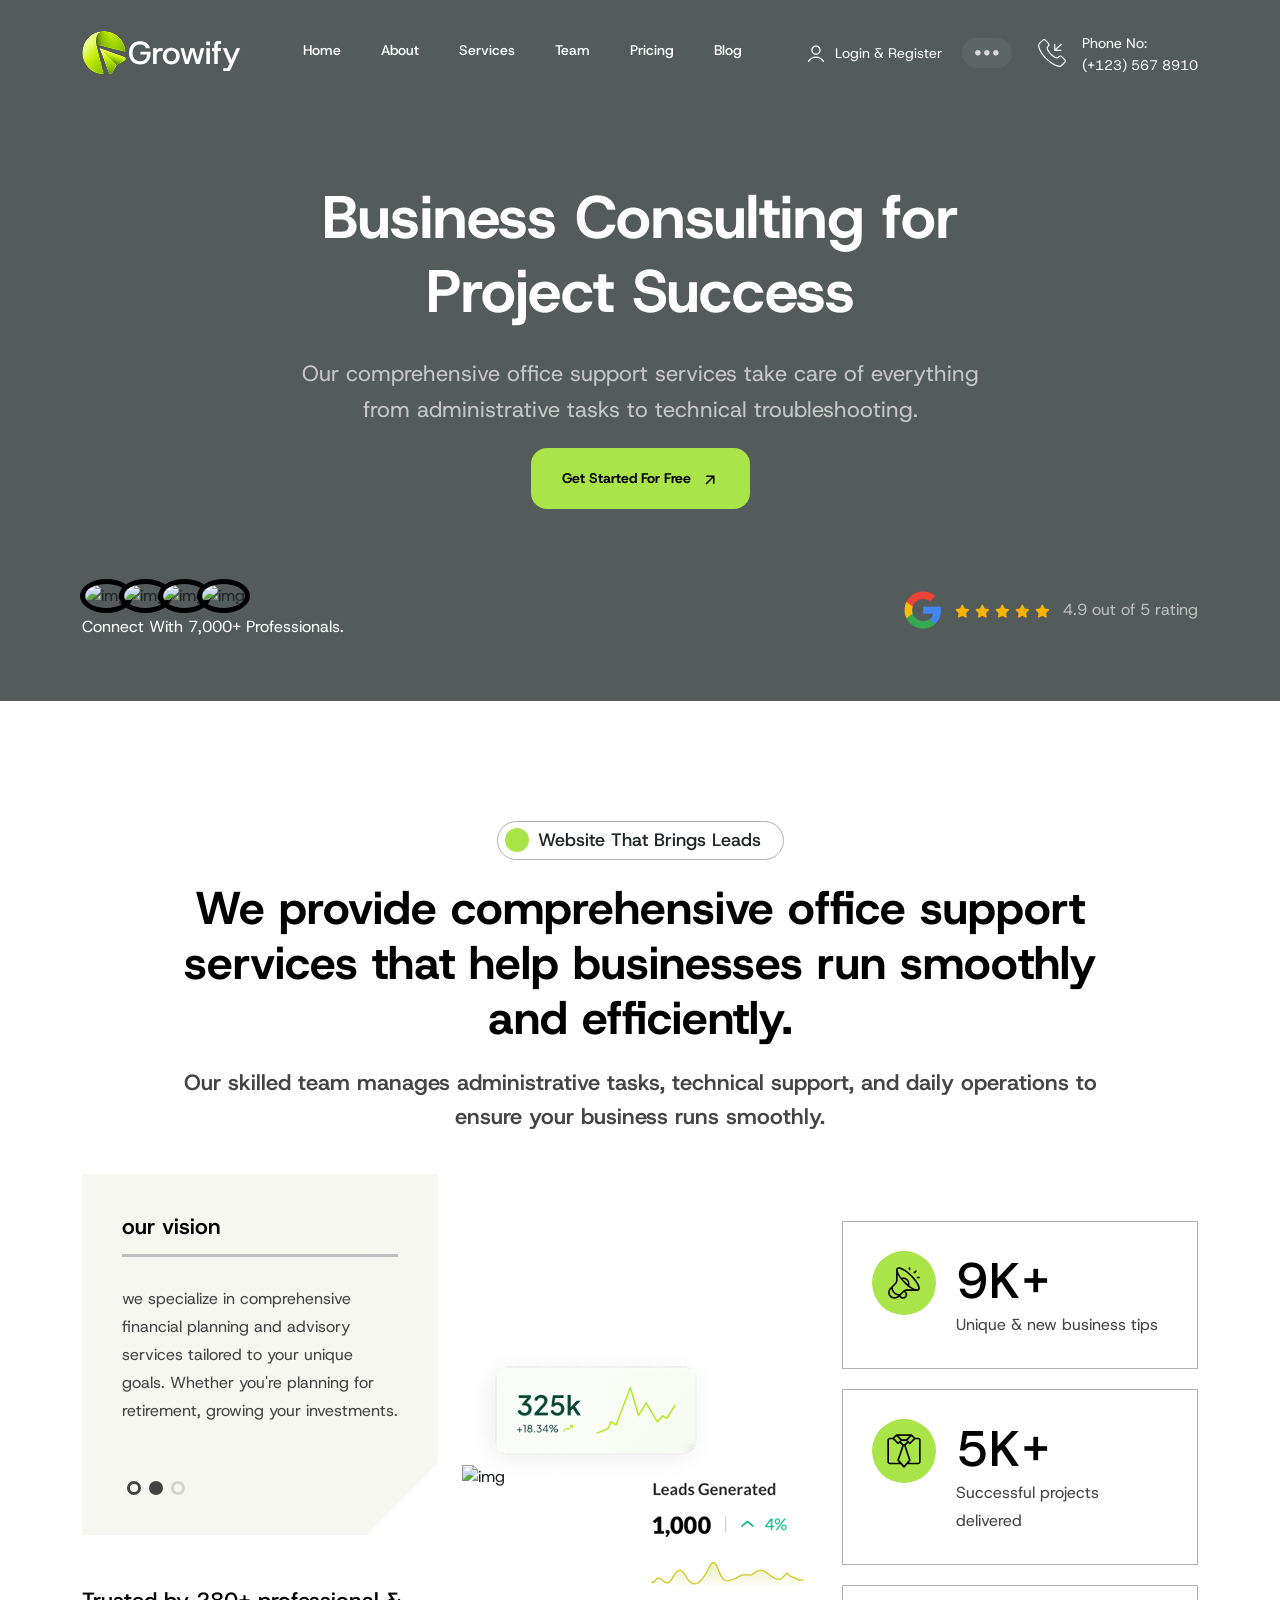
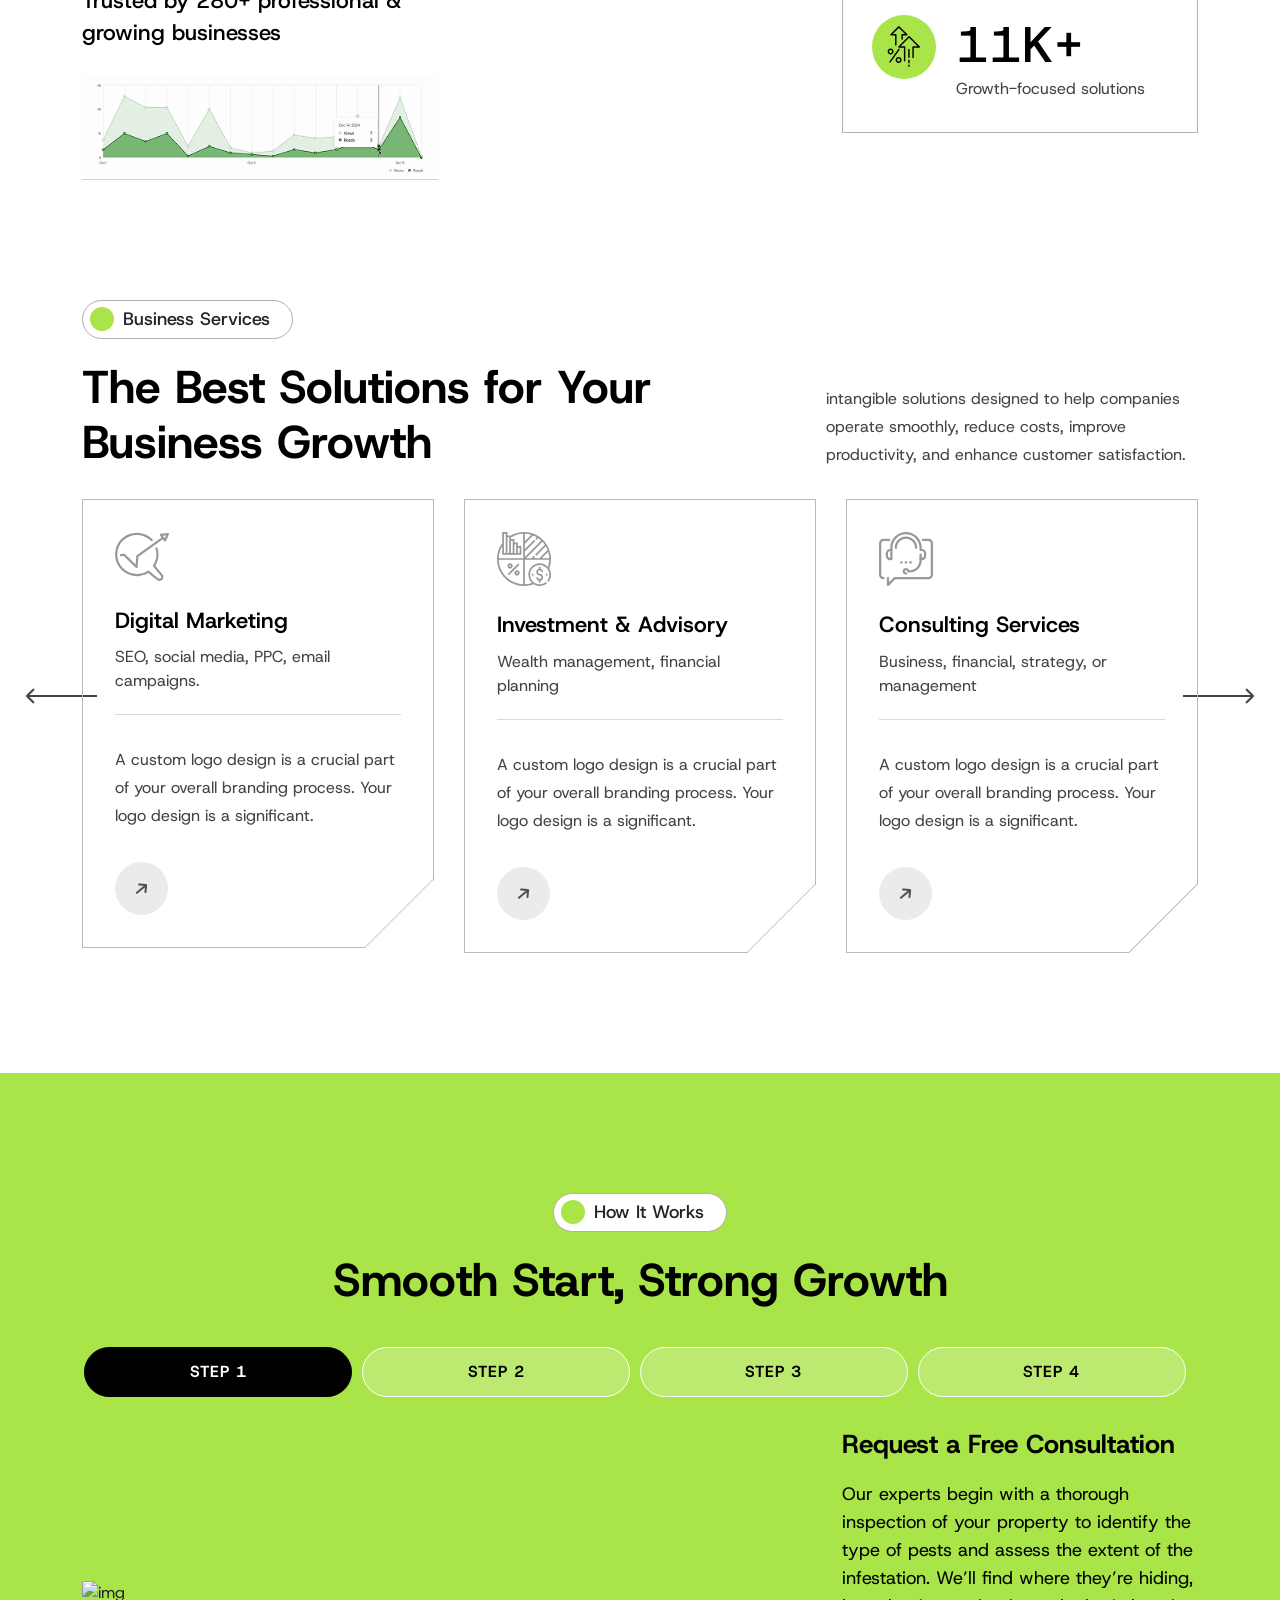
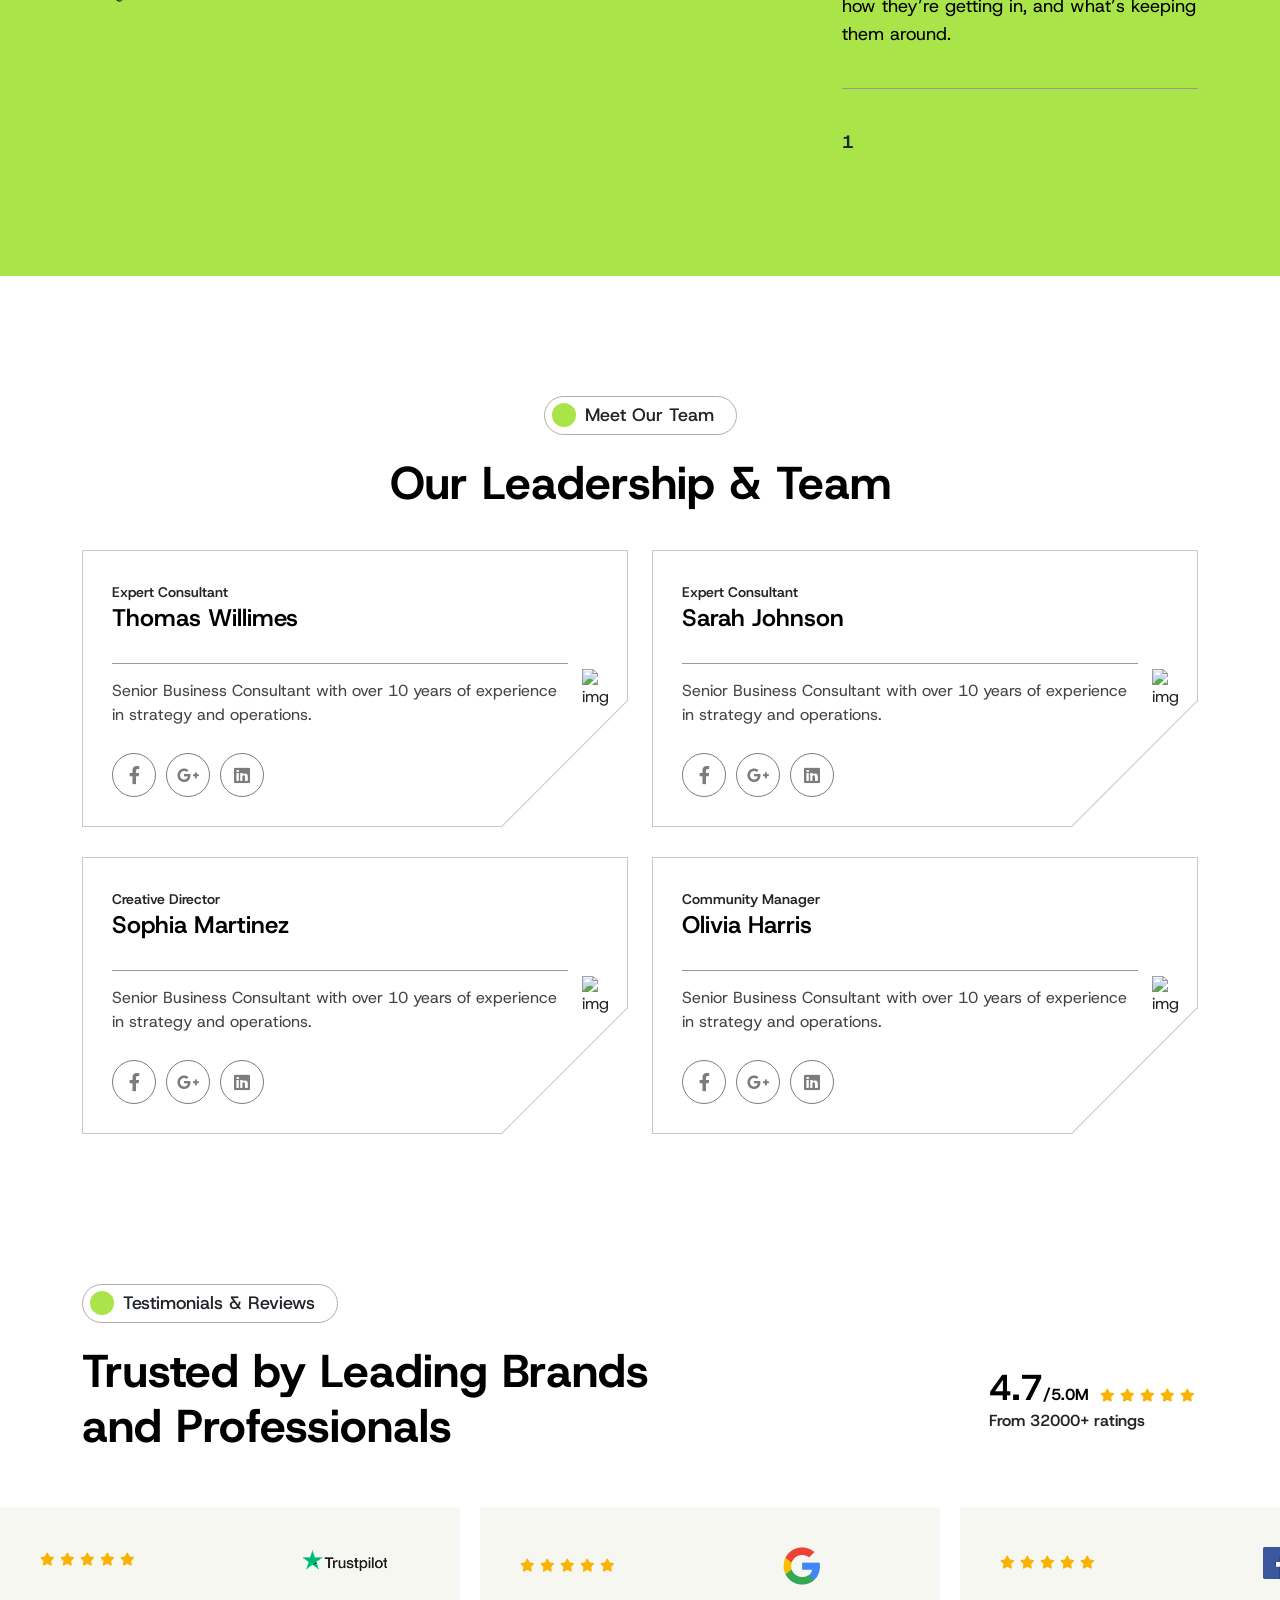
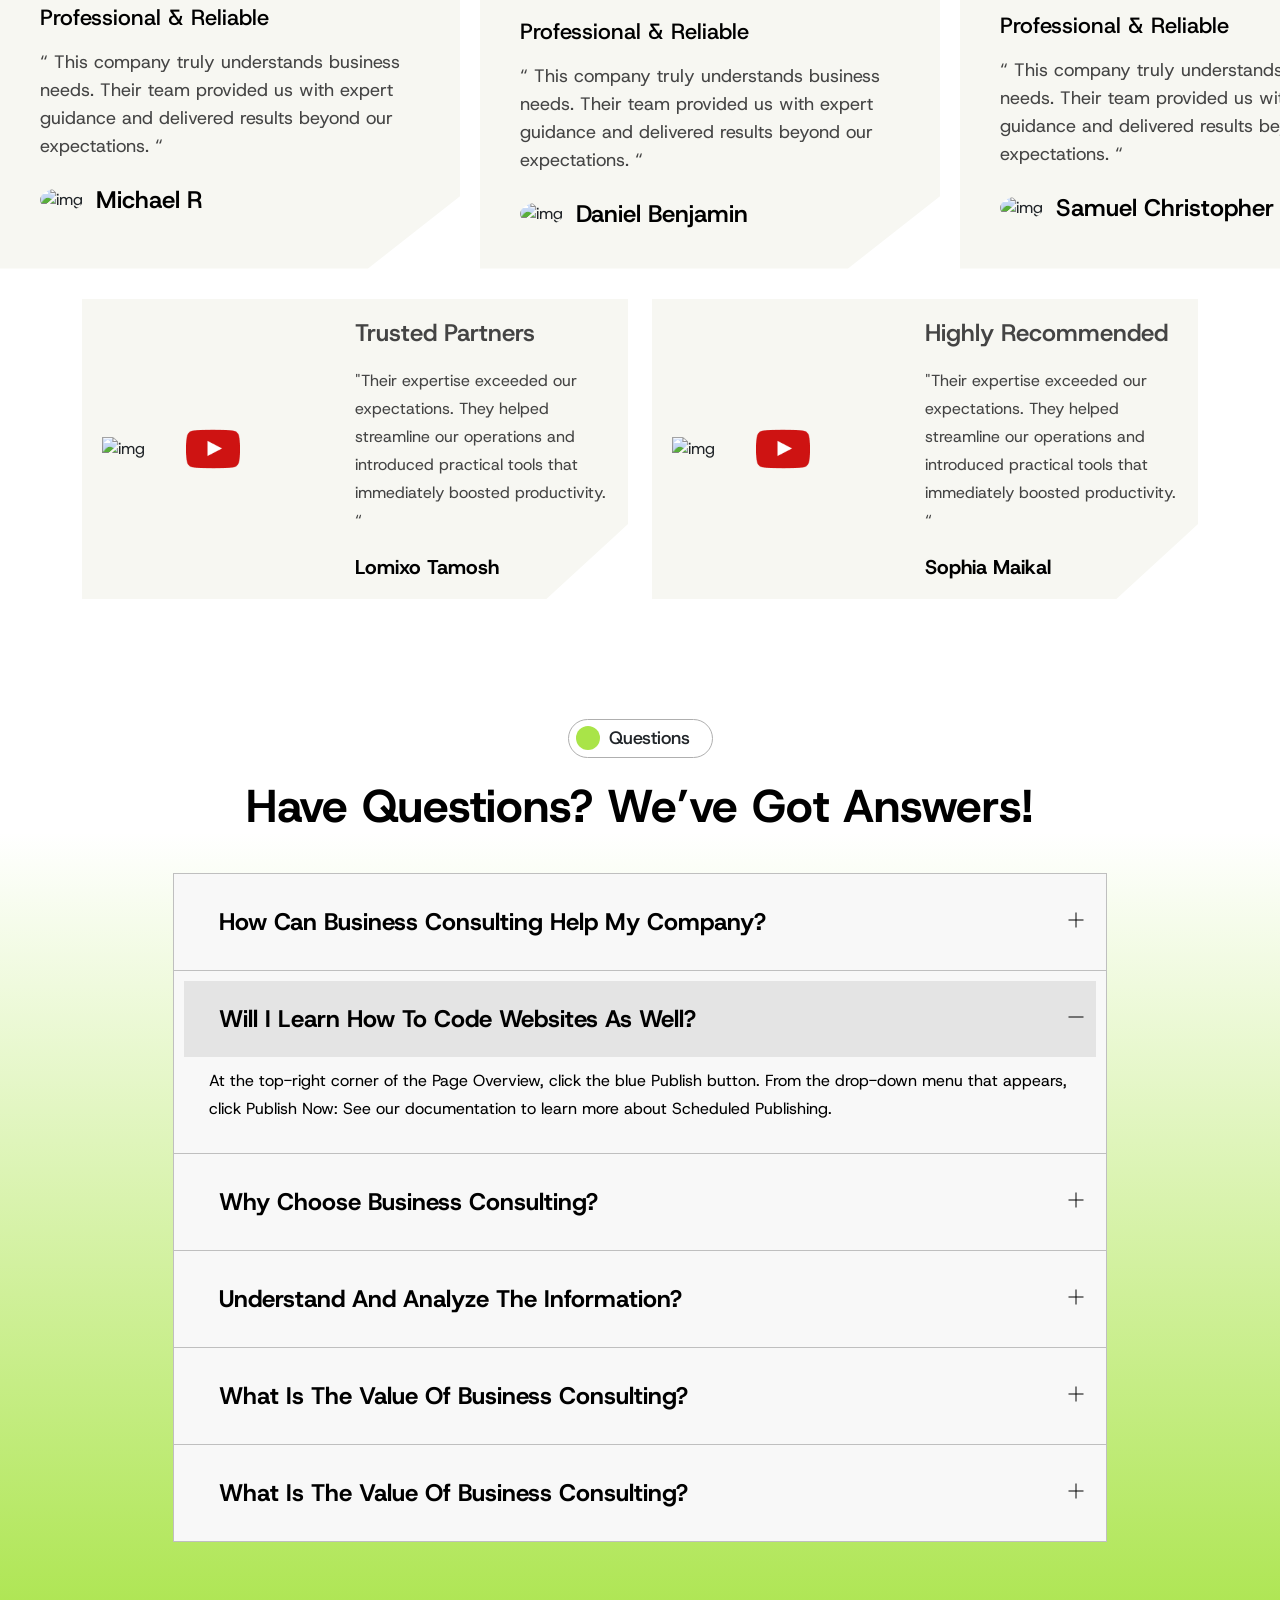
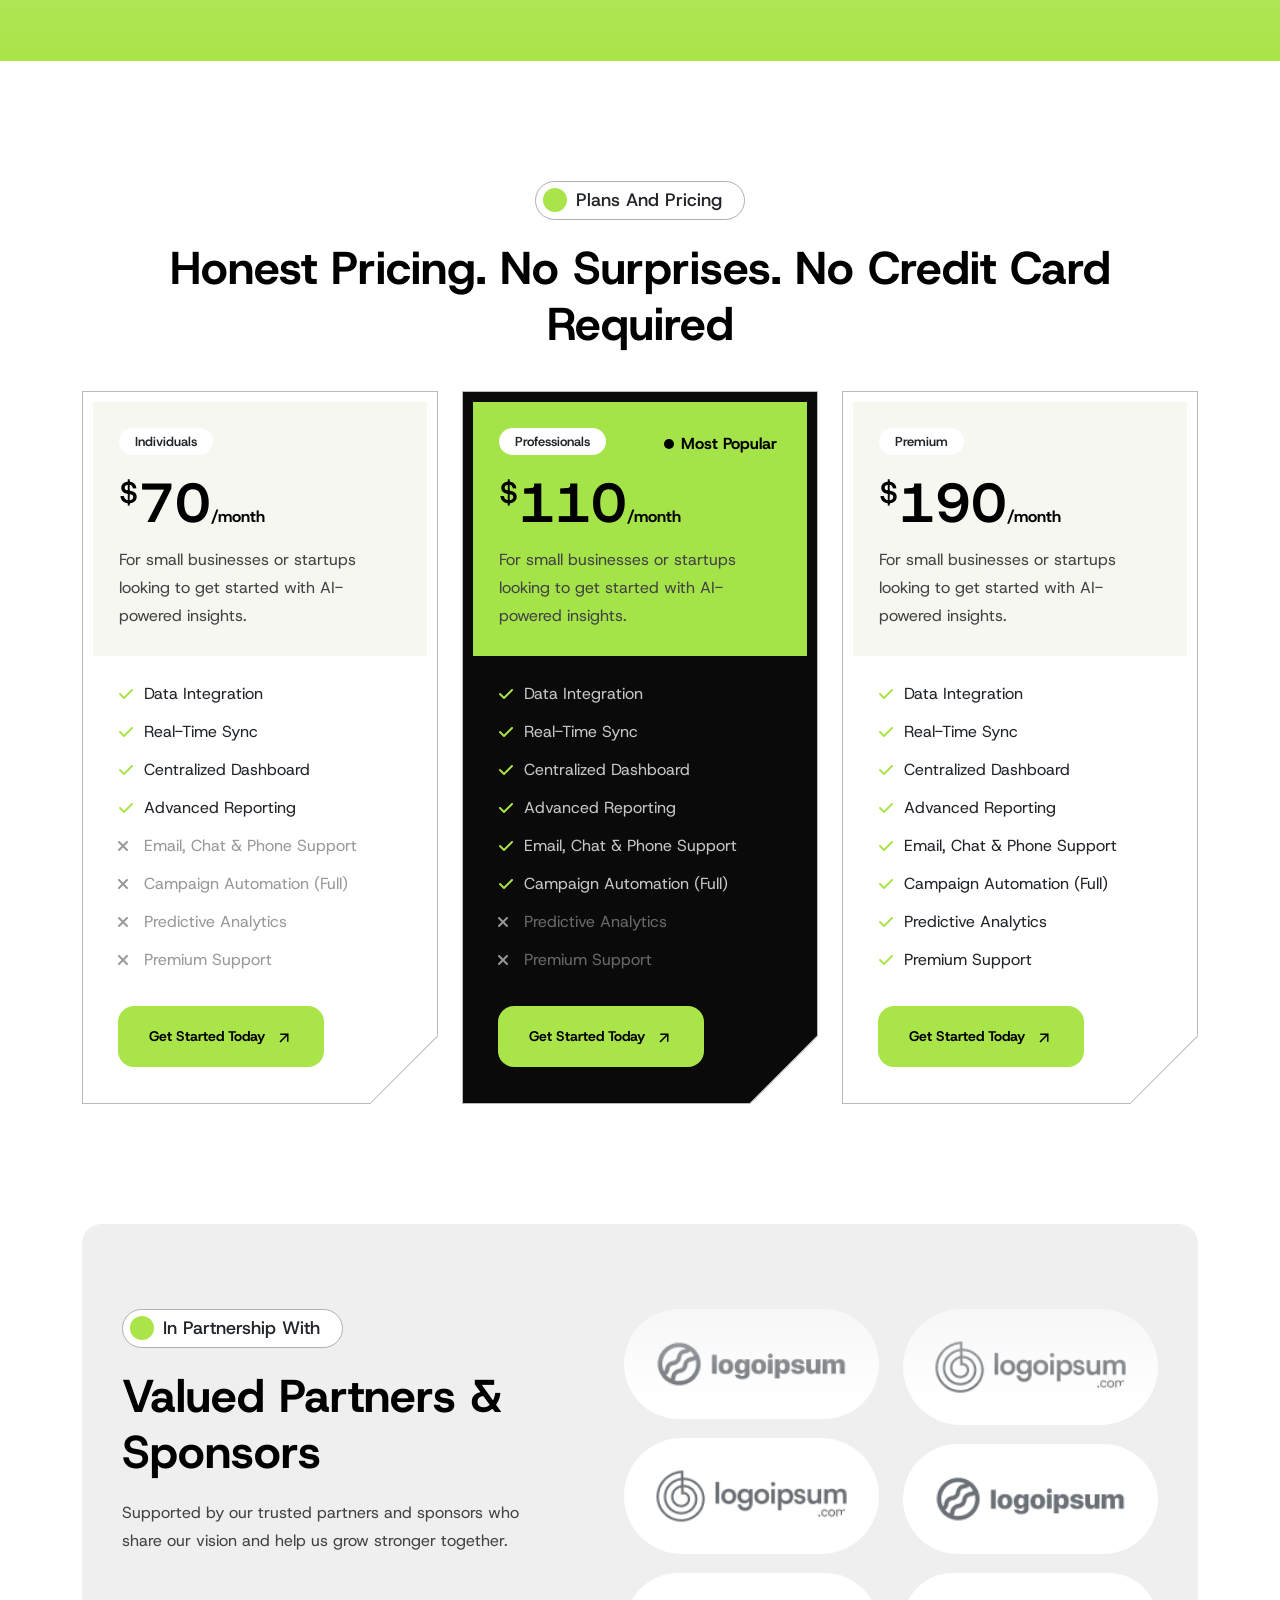
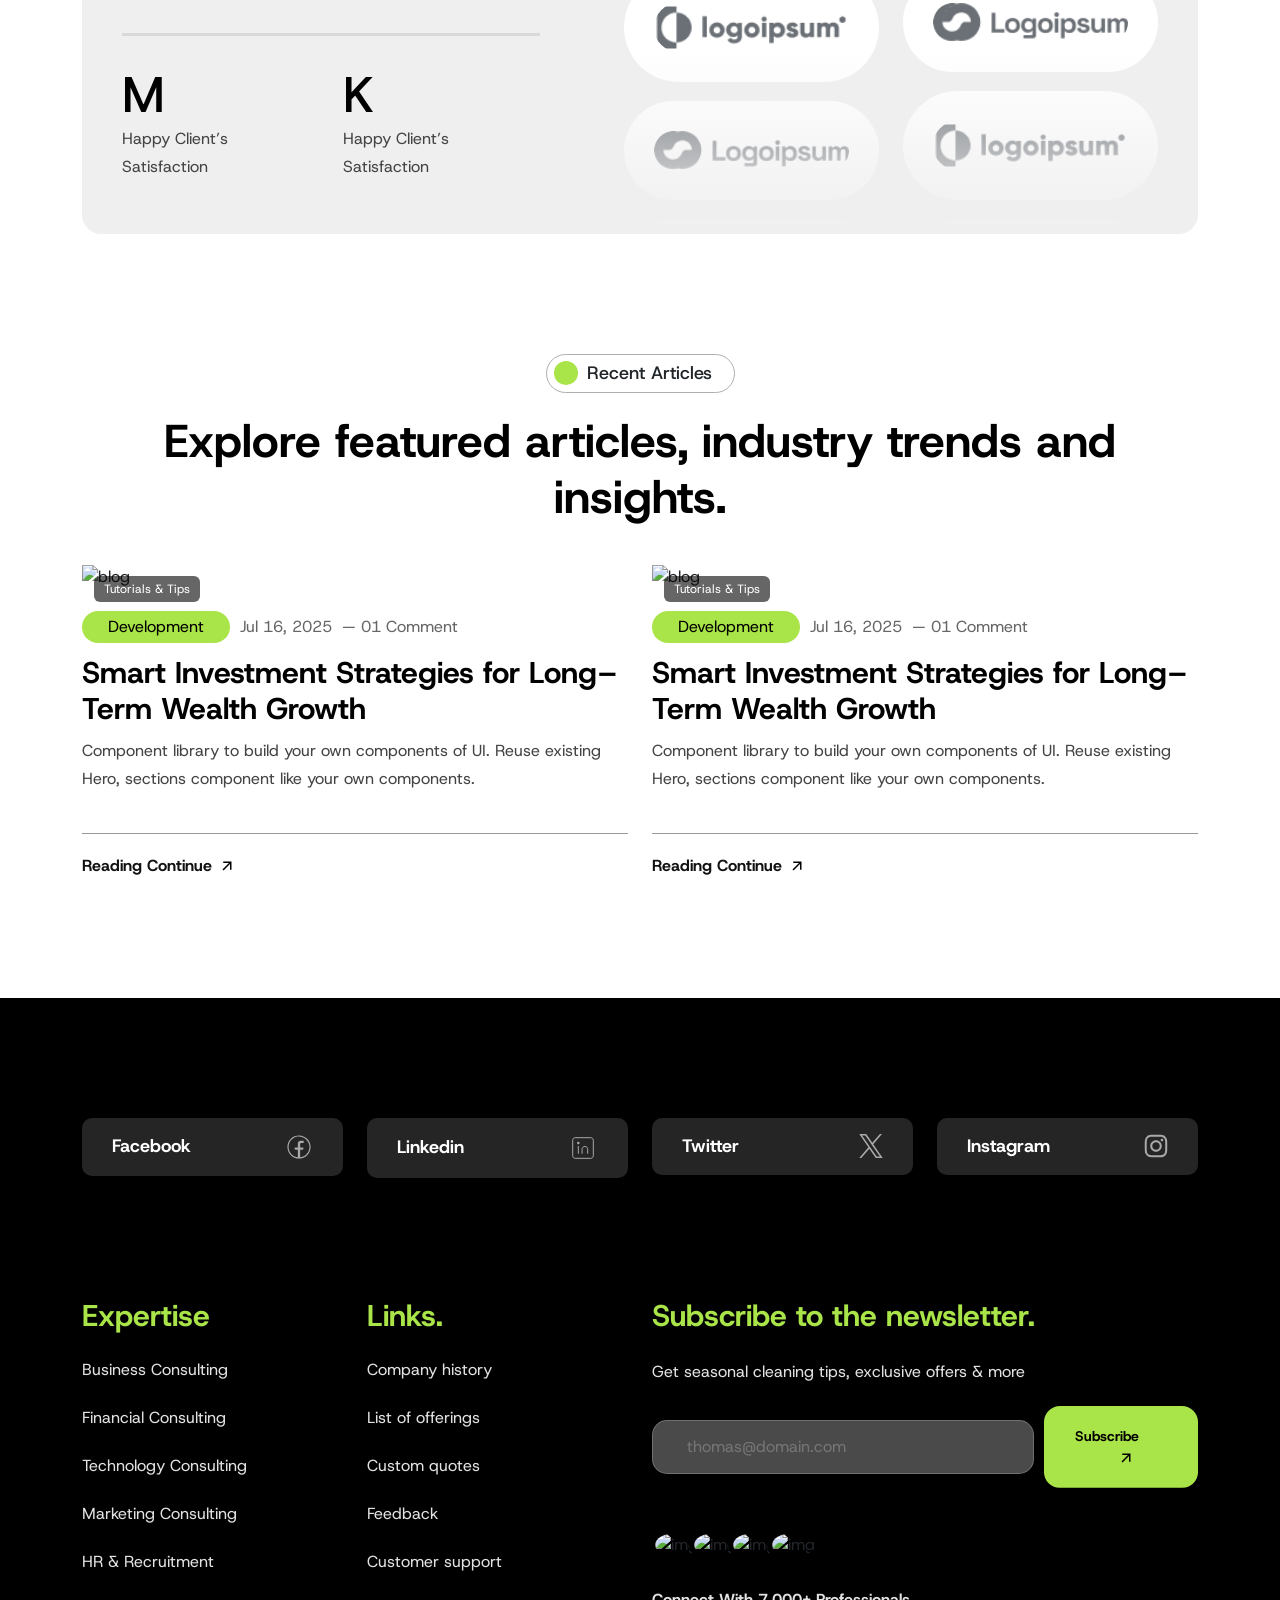
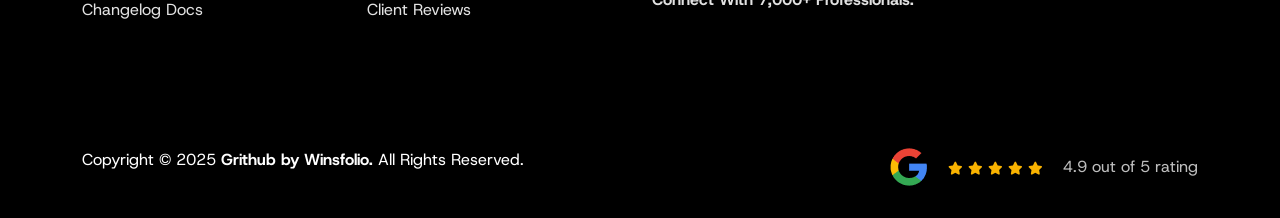
==== main_files/click-trough.html @ 56aeef0c "Prepare static design preview" ====
<!DOCTYPE html>
<html lang="zxx">
<head>
  <meta charset="utf-8">
  <meta name="viewport" content="width=device-width, initial-scale=1.0">
  <title>Growify - Click Trough</title>
  <link rel="icon" href="assets/img/favicon.png">
  <!-- CSS only -->
   <link rel="stylesheet" type="text/css" href="assets/css/bootstrap.min.css"> 
   <!-- fancybox -->
   <link rel="stylesheet" href="assets/css/jquery.fancybox.min.css">
   <link rel="stylesheet" href="assets/css/nice-select.css"> 
   <!-- Font Awesome 6 -->
   <link rel="stylesheet" href="assets/css/fontawesome.min.css">
   <link rel="stylesheet" href="assets/css/swiper.css"> 
   <!-- style -->
   <link rel="stylesheet" href="assets/css/style.css">
   <!-- responsive -->
   <link rel="stylesheet" href="assets/css/responsive.css"> 
 </head>
<body>
<!-- preloader -->
 <div class="preloader">
    <div class="loader"></div> 
 </div>
<!-- preloader end -->
<!-- header -->
<header>
  <div class="container">
    <div class="top-bar">
      <div class="logo">
        <a href="business-consulting.html">
          <img alt="logo" src="assets/img/logo.png">
        </a>
      </div>
      <nav class="navbar">
        <ul class="navbar-links">
          <li class="navbar-dropdown menu-item-children">
            <a href="#">home</a>
            <ul class="sub-menu">
              <li><a href="business-consulting.html">business consulting</a></li>
              <li><a href="project-consulting.html">project consulting</a></li>
              <li><a href="insurance-consulting.html">insurance consulting</a></li>
              <li><a href="financial-consulting.html">financial consulting</a></li>
              <li><a href="click-trough.html">click trough</a></li>
              <li><a href="subscribe.html">subscribe</a></li>
              <li><a href="video.html">video</a></li>
            </ul>
          </li> 
          <li class="navbar-dropdown">
            <a href="#about"> About </a>
          </li>
          <li class="navbar-dropdown">
            <a href="#services">Services</a>
          </li>
          <li class="navbar-dropdown">
            <a href="#team">Team</a>
          </li>
          <li class="navbar-dropdown">
            <a href="#pricing">Pricing</a>
          </li>
          <li class="navbar-dropdown">
            <a href="#blog">blog</a>
          </li>
        </ul>
      </nav> 
      <div class="header-right">
        <div class="login">
          <svg width="36" height="36" viewBox="0 0 36 36" fill="none" xmlns="http://www.w3.org/2000/svg">
            <path d="M24.4227 14.036C24.4227 10.4709 21.5312 7.57945 17.9661 7.57945C14.4009 7.57945 11.5095 10.4709 11.5095 14.036C11.5095 17.6012 14.4009 20.4926 17.9661 20.4926C21.5312 20.4926 24.4227 17.6012 24.4227 14.036ZM13.1938 14.036C13.1938 11.3972 15.3273 9.26377 17.9661 9.26377C20.6049 9.26377 22.7383 11.3972 22.7383 14.036C22.7383 16.6748 20.6049 18.8083 17.9661 18.8083C15.3273 18.8083 13.1938 16.6748 13.1938 14.036Z" fill="white"/>
            <path d="M7.15832 30.3739C7.29868 30.4582 7.43904 30.4862 7.5794 30.4862C7.86012 30.4862 8.16891 30.3459 8.30927 30.0651C10.2743 26.5842 13.9798 24.4227 17.9661 24.4227C21.9523 24.4227 25.6578 26.5842 27.6509 30.0651C27.8755 30.4582 28.4088 30.5985 28.8019 30.3739C29.1949 30.1494 29.3352 29.616 29.1106 29.223C26.8368 25.2368 22.5699 22.7383 17.9661 22.7383C13.3622 22.7383 9.09529 25.2368 6.82145 29.223C6.59688 29.616 6.73724 30.1494 7.15832 30.3739Z" fill="white"/>
          </svg>
          <a href="#">Login & Register</a>
        </div>
        <a href="#" class="union" id="show">
          <svg width="24" height="6" viewBox="0 0 24 6" xmlns="http://www.w3.org/2000/svg">
            <path d="M2.85938 0C4.41439 8.73645e-05 5.6748 1.2604 5.6748 2.81543C5.67474 4.3704 4.41435 5.63077 2.85938 5.63086C1.30433 5.63086 0.0440144 4.37046 0.0439453 2.81543C0.0439453 1.26034 1.30429 0 2.85938 0ZM11.8691 0C13.4242 0 14.6855 1.26034 14.6855 2.81543C14.6855 4.37046 13.4242 5.63086 11.8691 5.63086C10.3143 5.63065 9.05378 4.37033 9.05371 2.81543C9.05371 1.26047 10.3142 0.00021094 11.8691 0ZM20.8799 0C22.435 0 23.6953 1.26034 23.6953 2.81543C23.6952 4.37046 22.4349 5.63086 20.8799 5.63086C19.3249 5.63083 18.0645 4.37044 18.0645 2.81543C18.0645 1.26036 19.3248 3.00267e-05 20.8799 0Z" />
          </svg> 
        </a>
        <div class="mailnumber">
          <i>
            <svg width="44" height="44" viewBox="0 0 44 44" fill="none" xmlns="http://www.w3.org/2000/svg">
              <path d="M36.5389 28.9111L33.0997 25.4719C32.1501 24.5223 30.6461 24.4389 29.6012 25.2768C27.8669 26.6681 27.3633 26.6561 27.3436 26.6544C25.7795 26.4748 23.3595 24.952 21.1784 22.7743C18.9621 20.5614 17.4779 18.2033 17.3069 16.6238C17.3061 16.6031 17.2992 16.1038 18.6897 14.4074C19.549 13.359 19.4734 11.8456 18.5135 10.8857L15.0889 7.46109C14.1152 6.48742 12.5872 6.42383 11.5336 7.31242C8.31701 10.0272 6.68591 12.0742 6.68591 13.3959C6.68591 18.2798 11.1529 24.487 15.3329 28.667C19.5129 32.847 25.7202 37.3141 30.604 37.3141C31.9258 37.3141 33.9728 35.683 36.6876 32.4663C37.5761 31.4136 37.5126 29.8848 36.5389 28.9111ZM35.7027 31.6345C32.9708 34.8717 31.2778 36.0241 30.604 36.0241C28.7151 36.0241 26.3338 35.2095 23.7187 33.6686C21.2343 32.2042 18.6493 30.1598 16.2439 27.7544C13.8385 25.349 11.794 22.7648 10.3297 20.2795C8.7888 17.6645 7.97412 15.2831 7.97412 13.3942C7.97412 12.7205 9.1274 11.0275 12.3638 8.29555C12.6173 8.08156 12.9241 7.97586 13.2301 7.97586C13.5729 7.97586 13.9141 8.1082 14.1762 8.37031L17.6008 11.7949C18.0898 12.2839 18.1285 13.0548 17.6919 13.5884C16.1176 15.5091 15.9732 16.2912 16.0239 16.7587C16.4604 20.7848 23.1429 27.4691 27.1958 27.934C27.6641 27.9881 28.453 27.8489 30.4072 26.2806C30.9383 25.8543 31.704 25.8973 32.1879 26.3811L35.6271 29.8203C36.1238 30.3188 36.1556 31.0982 35.7027 31.6345Z" fill="white"/>
              <path d="M24.3916 19.2595C24.4131 19.5843 24.7079 19.855 25.0336 19.849H31.6783C32.034 19.849 32.3228 19.5602 32.3228 19.2045C32.3228 18.8487 32.034 18.5599 31.6783 18.5599H26.6552L32.719 12.8356C32.9776 12.5916 32.9897 12.1834 32.7456 11.9247C32.5015 11.666 32.0933 11.654 31.8347 11.898L25.6781 17.7091V12.5589C25.6781 12.2031 25.3894 11.9144 25.0336 11.9144C24.6778 11.9144 24.389 12.2031 24.389 12.5589V19.2036C24.3899 19.2225 24.3908 19.2414 24.3916 19.2595Z" fill="white"/>
            </svg> 
          </i>
          <div>
            <span>Phone No:</span>
            <a href="callto:(+123)5678910">(+123) 567 8910</a>
          </div>
        </div> 
      </div>
    </div>
  </div>
</header>
<!-- header end --> 
<section class="hero-section botton-section" style="background-image: url(https://placehold.co/1920x974);">
  <div class="container">
    <div class="row">
      <div class="col-lg-12">
        <div class="hero-text"> 
          <h1>Business Consulting for Project Success</h1>
          <p>Our comprehensive office support services take care of everything from administrative tasks to technical troubleshooting. </p>
          <a href="#" class="btn">
            <span class="btn-wrap">
              <span class="text-one">Get Started for Free</span>
              <span class="text-two">Get Started for Free</span>
            </span>
            <svg width="18" height="18" viewBox="0 0 18 18" fill="none" xmlns="http://www.w3.org/2000/svg">
              <path d="M12.0029 7.0605L5.54768 13.5157L4.48718 12.4553L10.9417 6H5.25293V4.5H13.5029V12.75H12.0029V7.0605Z" fill="black"/>
            </svg> 
          </a>
        </div> 
        <div class="d-lg-flex">
          <div class="review"> 
            <ul>
              <li><img src="https://placehold.co/56x56" alt="img"></li>
              <li><img src="https://placehold.co/56x56" alt="img"></li>
              <li><img src="https://placehold.co/56x56" alt="img"></li>
              <li><img src="https://placehold.co/56x56" alt="img"></li> 
            </ul>
            <p>Connect With 7,000+ Professionals.</p>
          </div>
          <div class="goole-star two">  
              <img src="assets/img/google-color.png" alt="img" class="arror">
              <ul class="star">
                <li><i class="fa-solid fa-star"></i></li>
                <li><i class="fa-solid fa-star"></i></li>
                <li><i class="fa-solid fa-star"></i></li>
                <li><i class="fa-solid fa-star"></i></li>
                <li><i class="fa-solid fa-star"></i></li>
              </ul>
              <span>4.9 out of 5 rating</span>  
          </div>
        </div> 
      </div> 
    </div>
  </div> 
</section> 
 <section class="gap no-bottom">
  <div class="container">
    <div class="heading">
      <span>Website that brings leads</span>
      <h2>We provide comprehensive office support services that help businesses run smoothly and efficiently.</h2>
      <p>Our skilled team manages administrative tasks, technical support, and daily operations to ensure your business runs smoothly.</p>
    </div>
    <div class="row align-items-center">
      <div class="col-lg-4 col-md-6">
        <div class="swiper our-mission-swiper">
            <div class="swiper-wrapper">
              <div class="swiper-slide">
                <div class="our-mission">
                  <h3>Our Mission</h3>
                  <p>we specialize in comprehensive financial planning and advisory services tailored to your unique goals. Whether you're planning for retirement, growing your investments.</p>
                </div>
              </div>
              <div class="swiper-slide">
                <div class="our-mission">
                  <h3>our vision</h3>
                  <p>we specialize in comprehensive financial planning and advisory services tailored to your unique goals. Whether you're planning for retirement, growing your investments.</p>
                </div>
              </div>
              <div class="swiper-slide">
                <div class="our-mission">
                  <h3>Our goals</h3>
                  <p>we specialize in comprehensive financial planning and advisory services tailored to your unique goals. Whether you're planning for retirement, growing your investments.</p>
                </div>
              </div>
          </div>
          <div class="swiper-pagination"></div>
        </div>
        <div class="trusted">
          <h3>Trusted by 280+ professional & growing businesses</h3>
          <img src="assets/img/trusted.png" alt="img">
        </div>
      </div>
      <div class="col-lg-4 col-md-6">
        <div class="about-imgs">
          <img src="https://placehold.co/411x773" alt="img">
          <img src="assets/img/banner-icon.jpg" alt="img" class="banner-icon">
          <img src="assets/img/groth.png" alt="img" class="groth">
        </div>
      </div>
      <div class="col-lg-4 col-md-6">
        <div class="count-text">
            <div>
            <i>
              <svg width="32" height="32" viewBox="0 0 32 32" fill="none" xmlns="http://www.w3.org/2000/svg">
                <path d="M21.5417 3.33329C21.7516 3.33329 21.953 3.24988 22.1015 3.10142C22.2499 2.95295 22.3333 2.75159 22.3333 2.54163V0.958293C22.3333 0.74833 22.2499 0.546966 22.1015 0.3985C21.953 0.250034 21.7516 0.166626 21.5417 0.166626C21.3317 0.166626 21.1303 0.250034 20.9819 0.3985C20.8334 0.546966 20.75 0.74833 20.75 0.958293V2.54163C20.75 2.75159 20.8334 2.95295 20.9819 3.10142C21.1303 3.24988 21.3317 3.33329 21.5417 3.33329Z" fill="black"/>
                <path d="M29.4583 11.25H31.0416C31.2516 11.25 31.453 11.1666 31.6014 11.0181C31.7499 10.8696 31.8333 10.6683 31.8333 10.4583C31.8333 10.2483 31.7499 10.047 31.6014 9.8985C31.453 9.75003 31.2516 9.66663 31.0416 9.66663H29.4583C29.2483 9.66663 29.047 9.75003 28.8985 9.8985C28.75 10.047 28.6666 10.2483 28.6666 10.4583C28.6666 10.6683 28.75 10.8696 28.8985 11.0181C29.047 11.1666 29.2483 11.25 29.4583 11.25Z" fill="black"/>
                <path d="M26.2916 6.4999C26.3955 6.50116 26.4984 6.48068 26.5938 6.43978C26.6893 6.39888 26.7751 6.33845 26.8458 6.2624L28.4291 4.67906C28.5019 4.60629 28.5596 4.51989 28.599 4.42481C28.6384 4.32973 28.6587 4.22781 28.6587 4.1249C28.6587 4.02198 28.6384 3.92007 28.599 3.82498C28.5596 3.7299 28.5019 3.6435 28.4291 3.57073C28.3564 3.49796 28.27 3.44023 28.1749 3.40084C28.0798 3.36146 27.9779 3.34119 27.875 3.34119C27.772 3.34119 27.6701 3.36146 27.575 3.40084C27.48 3.44023 27.3936 3.49796 27.3208 3.57073L25.7375 5.15406C25.6617 5.22514 25.6014 5.31098 25.5601 5.4063C25.5188 5.50161 25.4976 5.60437 25.4976 5.70823C25.4976 5.81209 25.5188 5.91485 25.5601 6.01016C25.6014 6.10548 25.6617 6.19132 25.7375 6.2624C25.8082 6.33845 25.894 6.39888 25.9894 6.43978C26.0849 6.48068 26.1878 6.50116 26.2916 6.4999Z" fill="black"/>
                <path d="M23.8216 8.17827C21.2838 5.54727 18.3706 3.30632 15.1766 1.52827C12.1841 -0.0550608 9.98329 -0.260894 8.84329 0.910773C8.58634 1.17978 8.38654 1.49803 8.25592 1.84634C8.1253 2.19466 8.06658 2.56582 8.08329 2.93744V13.2449C8.06445 14.2773 7.65083 15.2632 6.92745 15.9999L2.05079 20.9241C1.45238 21.5134 0.977165 22.2159 0.652794 22.9906C0.328423 23.7653 0.161377 24.5967 0.161377 25.4366C0.161377 26.2765 0.328423 27.108 0.652794 27.8827C0.977165 28.6574 1.45238 29.3598 2.05079 29.9491C2.6401 30.5475 3.34254 31.0227 4.11724 31.3471C4.89194 31.6715 5.72342 31.8385 6.56329 31.8385C7.40315 31.8385 8.23463 31.6715 9.00933 31.3471C9.78403 31.0227 10.4865 30.5475 11.0758 29.9491L11.25 29.7908L12.0891 30.6141C12.4708 31.0031 12.9268 31.3115 13.43 31.5209C13.9332 31.7304 14.4733 31.8366 15.0183 31.8333C16.1172 31.8291 17.1699 31.3907 17.947 30.6136C18.7241 29.8366 19.1624 28.7839 19.1666 27.6849C19.1699 27.1399 19.0637 26.5998 18.8543 26.0966C18.6449 25.5935 18.3365 25.1375 17.9475 24.7558L17.3775 24.1699C17.8186 24.0068 18.2846 23.9211 18.755 23.9166H29.4583C29.5733 23.9129 29.6864 23.8859 29.7908 23.8374C30.2836 23.7606 30.7388 23.5275 31.0891 23.1724C32.2608 22.0166 32.0391 19.8158 30.4716 16.8391C28.6949 13.6396 26.4539 10.7209 23.8216 8.17827ZM9.93579 2.01911C10.1986 1.81991 10.5254 1.72412 10.8541 1.74994C12.1138 1.87152 13.3307 2.27174 14.4166 2.92161C17.4594 4.62793 20.2426 6.76063 22.6816 9.25494C25.1759 11.6939 27.3086 14.4771 29.015 17.5199C30.3766 20.1324 30.345 21.5891 29.9175 22.0324C29.79 22.1361 29.6431 22.2134 29.4854 22.2596C29.3277 22.3058 29.1624 22.3201 28.9991 22.3016C26.832 21.9626 24.7879 21.0741 23.0616 19.7208C22.4441 19.2933 21.8583 18.8499 21.2883 18.4066C21.4471 17.8934 21.5324 17.3604 21.5416 16.8233C21.5493 15.84 21.328 14.8685 20.8952 13.9856C20.4624 13.1028 19.8299 12.3328 19.0479 11.7367C18.266 11.1406 17.3559 10.7348 16.3899 10.5514C15.4239 10.368 14.4285 10.412 13.4825 10.6799C13.055 10.1099 12.6116 9.52411 12.1841 8.90661C10.8486 7.16475 9.98183 5.10962 9.66662 2.93744C9.64814 2.77416 9.66242 2.60883 9.70864 2.45114C9.75486 2.29345 9.83208 2.14657 9.93579 2.01911ZM19.9741 17.3141C19.0241 16.5224 18.1058 15.7308 17.2033 14.7966C16.3008 13.8624 15.4775 12.9758 14.6858 12.0258C15.3569 11.9423 16.0381 12.0032 16.6839 12.2042C17.3296 12.4053 17.925 12.7419 18.4301 13.1916C18.9352 13.6413 19.3385 14.1937 19.613 14.8118C19.8875 15.4299 20.0268 16.0995 20.0216 16.7758C20.0216 16.9816 19.99 17.1399 19.9741 17.3141ZM3.15912 28.8408C2.70428 28.3982 2.34275 27.8689 2.09589 27.2842C1.84903 26.6995 1.72185 26.0713 1.72185 25.4366C1.72185 24.8019 1.84903 24.1737 2.09589 23.589C2.34275 23.0043 2.70428 22.4751 3.15912 22.0324L3.42829 21.7633C3.65688 23.4887 4.44772 25.0907 5.67845 26.3214C6.90917 27.5522 8.51119 28.343 10.2366 28.5716L9.96745 28.8408C9.05102 29.7176 7.83161 30.207 6.56329 30.207C5.29496 30.207 4.07555 29.7176 3.15912 28.8408ZM16.8391 25.8641C17.3149 26.3509 17.5819 27.0042 17.5833 27.6849C17.5836 28.366 17.3164 29.0199 16.8391 29.5058C16.3442 29.9654 15.6937 30.2208 15.0183 30.2208C14.3428 30.2208 13.6924 29.9654 13.1975 29.5058L12.3741 28.6666L16 25.0724L16.8391 25.8641ZM18.755 22.3333C18.0305 22.3238 17.3115 22.459 16.64 22.7309C15.9685 23.0027 15.3579 23.4059 14.8441 23.9166L11.7408 27.0833H11.25C9.57025 27.0833 7.95934 26.416 6.77161 25.2283C5.58388 24.0406 4.91662 22.4296 4.91662 20.7499C4.90816 20.5864 4.90816 20.4226 4.91662 20.2591L8.08329 17.0924C8.59118 16.5765 8.99243 15.9656 9.26411 15.2946C9.53579 14.6235 9.67256 13.9055 9.66662 13.1816V7.68744C10.0783 8.43161 10.5216 9.14411 10.9491 9.76161C11.5666 10.6799 12.2 11.5191 12.8491 12.3108C13.8671 13.5651 14.9505 14.7648 16.095 15.9049C17.2508 17.0608 18.4541 18.1533 19.6733 19.1508C20.4808 19.7999 21.2566 20.4174 22.2383 21.0508C22.8558 21.4783 23.5683 21.9216 24.3125 22.3333H18.755Z" fill="black"/>
                </svg>
                </i>
                </div>
          <div>
            <h2 data-max="25"><span>K+</span></h2>
            <p>Unique & new business tips</p> 
          </div>
        </div>
        <div class="count-text">
          <div>
            <i>
              <svg width="34" height="34" viewBox="0 0 34 34" fill="none" xmlns="http://www.w3.org/2000/svg">
                  <path d="M31.1667 3.66672H28.1834L25.0834 0.583383C25.0226 0.474343 24.9294 0.386953 24.8167 0.333383C24.7125 0.309771 24.6043 0.309771 24.5 0.333383H9.50004C9.39581 0.309771 9.28761 0.309771 9.18337 0.333383C9.07937 0.368917 8.98713 0.432335 8.91671 0.516716L5.81671 3.66672H2.83337C2.17033 3.66672 1.53445 3.93011 1.06561 4.39895C0.596766 4.86779 0.333374 5.50367 0.333374 6.16672V27.8334C0.333374 28.4964 0.596766 29.1323 1.06561 29.6011C1.53445 30.07 2.17033 30.3334 2.83337 30.3334H13.6667L16.3334 33.3834C16.4131 33.4724 16.5107 33.5437 16.6198 33.5925C16.729 33.6413 16.8472 33.6665 16.9667 33.6665C17.0862 33.6665 17.2044 33.6413 17.3136 33.5925C17.4227 33.5437 17.5203 33.4724 17.6 33.3834L20.3334 30.3334H31.1667C31.8297 30.3334 32.4656 30.07 32.9345 29.6011C33.4033 29.1323 33.6667 28.4964 33.6667 27.8334V6.16672C33.6667 5.50367 33.4033 4.86779 32.9345 4.39895C32.4656 3.93011 31.8297 3.66672 31.1667 3.66672ZM17.4834 10.3334H16.5167L14.0167 7.83338L14.85 7.00005H19.15L19.9834 7.83338L17.4834 10.3334ZM19.15 5.33338H14.85L11.5167 2.00005H22.4834L19.15 5.33338ZM20.6834 6.16672L24.5 2.35005L26.65 4.50005L22.8334 8.31672L20.6834 6.16672ZM9.50004 2.35005L13.3167 6.16672L11.1667 8.31672L7.35004 4.50005L9.50004 2.35005ZM2.83337 28.6667C2.61236 28.6667 2.4004 28.5789 2.24412 28.4226C2.08784 28.2664 2.00004 28.0544 2.00004 27.8334V6.16672C2.00004 5.9457 2.08784 5.73374 2.24412 5.57746C2.4004 5.42118 2.61236 5.33338 2.83337 5.33338H5.81671L10.5834 10.0834C10.6582 10.1631 10.7486 10.2266 10.8489 10.2701C10.9492 10.3135 11.0574 10.3359 11.1667 10.3359C11.276 10.3359 11.3842 10.3135 11.4845 10.2701C11.5849 10.2266 11.6752 10.1631 11.75 10.0834L12.8334 9.01672L15.2167 11.4L10.3334 25.9C10.2865 26.0376 10.2756 26.185 10.3019 26.3279C10.3281 26.4709 10.3906 26.6048 10.4834 26.7167L12.15 28.6667H2.83337ZM17 31.5667L12.1 25.9834L16.7667 12H17.2334L21.9 25.9834L17 31.5667ZM32 27.8334C32 28.0544 31.9122 28.2664 31.756 28.4226C31.5997 28.5789 31.3877 28.6667 31.1667 28.6667H21.75L23.4167 26.7167C23.5095 26.6048 23.572 26.4709 23.5982 26.3279C23.6245 26.185 23.6136 26.0376 23.5667 25.9L18.7334 11.4L21.1667 9.01672L22.25 10.0834C22.3249 10.1631 22.4152 10.2266 22.5155 10.2701C22.6159 10.3135 22.724 10.3359 22.8334 10.3359C22.9427 10.3359 23.0509 10.3135 23.1512 10.2701C23.2515 10.2266 23.3419 10.1631 23.4167 10.0834L28.1834 5.33338H31.1667C31.3877 5.33338 31.5997 5.42118 31.756 5.57746C31.9122 5.73374 32 5.9457 32 6.16672V27.8334Z" fill="black"/>
                  </svg>

                </i>
                </div>
          <div>
            <h2 data-max="14"><span>K+</span></h2>
            <p>Successful projects delivered</p> 
          </div>  
        </div>
        <div class="count-text">
          <div>
            <i>
              <svg width="34" height="41" viewBox="0 0 34 41" fill="none" xmlns="http://www.w3.org/2000/svg">
                <path fill-rule="evenodd" clip-rule="evenodd" d="M11.359 0.366767C11.6397 0.0860775 12.0948 0.0860775 12.3755 0.366767L20.2817 8.27302C20.4873 8.47858 20.5488 8.78772 20.4375 9.05631C20.3263 9.32488 20.0642 9.5 19.7735 9.5H15.8204V13.0937C15.8204 13.4907 15.4986 13.8125 15.1016 13.8125C14.7047 13.8125 14.3829 13.4907 14.3829 13.0937V8.78125C14.3829 8.38428 14.7047 8.0625 15.1016 8.0625H18.0383L11.8672 1.89146L5.69623 8.0625H8.81255C9.20952 8.0625 9.5313 8.38428 9.5313 8.78125V19.0234C9.5313 19.4204 9.20952 19.7422 8.81255 19.7422C8.41562 19.7422 8.0938 19.4204 8.0938 19.0234V9.5H3.96099C3.67029 9.5 3.4082 9.32488 3.29697 9.05631C3.18571 8.78772 3.2472 8.47858 3.45276 8.27302L11.359 0.366767ZM22.1094 10.0391C22.3001 10.0391 22.4829 10.1148 22.6177 10.2496L32.8598 20.4918C33.0653 20.6973 33.1268 21.0065 33.0157 21.2751C32.9043 21.5436 32.6423 21.7187 32.3516 21.7187H26.7813V31.6016C26.7813 31.9985 26.4595 32.3203 26.0626 32.3203C25.6656 32.3203 25.3438 31.9985 25.3438 31.6016V21C25.3438 20.603 25.6656 20.2812 26.0626 20.2812H30.6166L22.1094 11.7743L13.6025 20.2812H17.6172C18.0142 20.2812 18.336 20.603 18.336 21V34.6562C18.336 35.0534 18.0142 35.375 17.6172 35.375C17.2203 35.375 16.8985 35.0534 16.8985 34.6562V21.7187H11.8672C11.5765 21.7187 11.3145 21.5436 11.2032 21.2751C11.092 21.0065 11.1534 20.6973 11.359 20.4918L21.6012 10.2496C21.736 10.1148 21.9188 10.0391 22.1094 10.0391ZM3.60201 23.9851C2.75662 23.9851 2.07129 24.6704 2.07129 25.5158C2.07129 26.3612 2.75662 27.0466 3.60201 27.0466C4.44744 27.0466 5.13277 26.3612 5.13277 25.5158C5.13277 24.6704 4.44744 23.9851 3.60201 23.9851ZM0.633789 25.5158C0.633789 23.8765 1.96272 22.5476 3.60201 22.5476C5.24134 22.5476 6.57027 23.8765 6.57027 25.5158C6.57027 27.1552 5.24134 28.4841 3.60201 28.4841C1.96272 28.4841 0.633789 27.1552 0.633789 25.5158ZM12.3962 22.7446C12.7201 22.974 12.7968 23.4226 12.5675 23.7466L3.65606 36.3338C3.42671 36.658 2.97814 36.7345 2.65416 36.5052C2.33018 36.276 2.25346 35.8275 2.48285 35.5033L11.3942 22.9159C11.6236 22.592 12.0722 22.5153 12.3962 22.7446ZM21.9297 22.7969C22.3267 22.7969 22.6485 23.1187 22.6485 23.5156V31.2422C22.6485 31.6392 22.3267 31.9609 21.9297 31.9609C21.5328 31.9609 21.211 31.6392 21.211 31.2422V23.5156C21.211 23.1187 21.5328 22.7969 21.9297 22.7969ZM11.5956 32.468C10.7502 32.468 10.0649 33.1533 10.0649 33.9986C10.0649 34.8442 10.7502 35.5295 11.5956 35.5295C12.441 35.5295 13.1263 34.8442 13.1263 33.9986C13.1263 33.1533 12.441 32.468 11.5956 32.468ZM8.62737 33.9986C8.62737 32.3594 9.95626 31.0305 11.5956 31.0305C13.2349 31.0305 14.5638 32.3594 14.5638 33.9986C14.5638 35.6381 13.2349 36.967 11.5956 36.967C9.95626 36.967 8.62737 35.6381 8.62737 33.9986ZM21.9297 33.3984C22.3267 33.3984 22.6485 33.7202 22.6485 34.1172V36.6328C22.6485 37.0299 22.3267 37.3516 21.9297 37.3516C21.5328 37.3516 21.211 37.0299 21.211 36.6328V34.1172C21.211 33.7202 21.5328 33.3984 21.9297 33.3984ZM21.9297 38.4297C22.3267 38.4297 22.6485 38.7513 22.6485 39.1484V40.2266C22.6485 40.6237 22.3267 40.9453 21.9297 40.9453C21.5328 40.9453 21.211 40.6237 21.211 40.2266V39.1484C21.211 38.7513 21.5328 38.4297 21.9297 38.4297Z" fill="black"/>
                </svg>
              </i>
              </div>
          <div>
            <h2 data-max="31"><span>K+</span></h2>
            <p>Growth-focused solutions</p> 
          </div>
        </div>
      </div>
    </div>
  </div>
</section>  
<section id="services" class="gap">
  <div class="container">
    <div class="heading-add">
      <div class="heading two">
        <span>Business Services</span>
        <h2>The Best Solutions for Your Business Growth</h2>
      </div> 
      <p>intangible solutions designed to help companies operate smoothly, reduce costs, improve productivity, and enhance customer satisfaction.</p> 
    </div>
    <div class="swiper services-slider">
      <div class="swiper-wrapper">
        <div class="swiper-slide">
          <div class="services">
            <i> 
              <svg width="77" height="77" viewBox="0 0 77 77" fill="none" xmlns="http://www.w3.org/2000/svg">
              <g clip-path="url(#clip0_19_258)">
              <path d="M12.8331 77C12.6264 77 12.4178 76.9612 12.2187 76.8778C11.6206 76.6311 11.2294 76.0442 11.2294 75.3956V65.7706C11.2294 64.8836 11.9478 64.1669 12.8331 64.1669C13.719 64.1669 14.4375 64.8836 14.4375 65.7706V71.5237L21.3243 64.6368C21.6239 64.3349 22.0334 64.1669 22.4581 64.1669H70.5831C72.3526 64.1669 73.7919 62.7276 73.7919 60.9581V16.0419C73.7919 14.2724 72.3526 12.8331 70.5831 12.8331H62.5625C61.6754 12.8331 60.9581 12.1147 60.9581 11.2294C60.9581 10.3435 61.6754 9.625 62.5625 9.625H70.5831C74.122 9.625 77 12.503 77 16.0419V60.9581C77 64.497 74.122 67.375 70.5831 67.375H23.1226L13.9675 76.53C13.6609 76.8361 13.2502 77 12.8331 77Z" fill="#989898"/>
              <path d="M6.41686 67.375C2.87798 67.375 0 64.497 0 60.9581V16.0419C0 12.503 2.87798 9.625 6.41686 9.625H14.4375C15.3228 9.625 16.0419 10.3435 16.0419 11.2294C16.0419 12.1147 15.3228 12.8331 14.4375 12.8331H6.41686C4.64742 12.8331 3.20814 14.2724 3.20814 16.0419V60.9581C3.20814 62.7276 4.64742 64.1669 6.41686 64.1669C7.30217 64.1669 8.02064 64.8836 8.02064 65.7706C8.02064 66.6577 7.30217 67.375 6.41686 67.375Z" fill="#989898"/>
              <path d="M60.9581 40.1044H59.3544C58.4673 40.1044 57.75 39.3853 57.75 38.5C57.75 37.6147 58.4673 36.8956 59.3544 36.8956H60.9581C62.7276 36.8956 64.1669 35.4569 64.1669 33.6875V30.4794C64.1669 28.7099 62.7276 27.2706 60.9581 27.2706H59.3544C58.4673 27.2706 57.75 26.5522 57.75 25.6669V22.4581C57.75 11.8438 49.1149 3.20814 38.5 3.20814C27.8851 3.20814 19.25 11.8438 19.25 22.4581V25.6669C19.25 26.5522 18.5315 27.2706 17.6456 27.2706C16.7603 27.2706 16.0419 26.5522 16.0419 25.6669V22.4581C16.0419 10.0744 26.1157 0 38.5 0C50.8843 0 60.9581 10.0744 60.9581 22.4581V24.0625C64.497 24.0625 67.375 26.9405 67.375 30.4794V33.6875C67.375 37.2264 64.497 40.1044 60.9581 40.1044Z" fill="#989898"/>
              <path d="M17.6456 40.1044H16.0419C12.503 40.1044 9.625 37.2264 9.625 33.6875V30.4794C9.625 26.9405 12.503 24.0625 16.0419 24.0625H17.6456C18.5315 24.0625 19.25 24.781 19.25 25.6669V38.5C19.25 39.3853 18.5315 40.1044 17.6456 40.1044ZM16.0419 27.2706C14.2724 27.2706 12.8331 28.7099 12.8331 30.4794V33.6875C12.8331 35.4569 14.2724 36.8956 16.0419 36.8956V27.2706Z" fill="#989898"/>
              <path d="M38.5 60.958C35.8464 60.958 33.6875 58.7991 33.6875 56.1455C33.6875 53.4925 35.8464 51.333 38.5 51.333C40.592 51.333 42.3755 52.6742 43.0382 54.5417H43.3125C51.2738 54.5417 57.75 48.0656 57.75 40.1042V32.083C57.75 31.1977 58.4673 30.4792 59.3544 30.4792C60.2414 30.4792 60.9581 31.1977 60.9581 32.083V40.1042C60.9581 49.8332 53.0415 57.7499 43.3125 57.7499H41.7081C40.8211 57.7499 40.1044 57.0326 40.1044 56.1455C40.1044 55.2602 39.3841 54.5417 38.5 54.5417C37.6159 54.5417 36.8956 55.2602 36.8956 56.1455C36.8956 57.0314 37.6159 57.7499 38.5 57.7499C39.3853 57.7499 40.1044 58.4672 40.1044 59.3542C40.1044 60.2413 39.3853 60.958 38.5 60.958Z" fill="#989898"/>
              <path d="M52.9375 24.0624C52.0504 24.0624 51.3331 23.3439 51.3331 22.458C51.3331 15.382 45.576 9.62489 38.5 9.62489C31.424 9.62489 25.6669 15.382 25.6669 22.458C25.6669 23.3439 24.9478 24.0624 24.0625 24.0624C23.1772 24.0624 22.4581 23.3439 22.4581 22.458C22.4581 13.6126 29.6546 6.41675 38.5 6.41675C47.3454 6.41675 54.5419 13.6126 54.5419 22.458C54.5419 23.3439 53.8246 24.0624 52.9375 24.0624Z" fill="#989898"/>
              <path d="M30.4794 41.7083H33.6875V44.917H30.4794V41.7083Z" fill="#989898"/>
              <path d="M36.8956 41.7083H40.1044V44.917H36.8956V41.7083Z" fill="#989898"/>
              <path d="M43.3125 41.7083H46.5206V44.917H43.3125V41.7083Z" fill="#989898"/>
              </g> 
              </svg>
            </i>
            <h3><a href="#"> Consulting Services</a></h3>
            <span>Business, financial, strategy, or management</span>
            <p>A custom logo design is a crucial part of your overall branding process. Your logo design is a significant.</p>
            <a href="#"><i class="fa-solid fa-arrow-right"></i></a>
          </div>
        </div>
        <div class="swiper-slide">
          <div class="services">
            <i> 
              <svg width="75" height="69" viewBox="0 0 75 69" fill="none" xmlns="http://www.w3.org/2000/svg">
                  <path d="M65.7141 58.6921L56.0859 46.9007C60.5953 39.4968 61.6922 30.5085 59.0719 22.0992C58.8281 21.307 57.975 20.8804 57.1828 21.1242C56.3906 21.3679 55.9336 22.221 56.2078 23.0132C58.6758 30.8742 57.518 39.2835 53.0086 46.139L52.9172 46.2609C52.6125 46.8093 52.643 47.4796 53.0391 47.9671L63.368 60.5812C63.368 60.5812 63.5203 60.764 63.5508 60.764C64.4039 61.739 64.4039 63.1101 63.5812 64.1156C63.5508 64.146 63.5508 64.1765 63.5203 64.1765L63.307 64.3898C62.332 65.2124 60.9 65.2124 59.8945 64.3288C59.8336 64.2679 59.8031 64.2374 59.7422 64.1765L47.1281 53.8781C46.6101 53.4515 45.8789 53.421 45.3305 53.7867L45.2086 53.8781C34.575 60.8249 20.3461 59.4234 11.2664 50.5265C11.2055 50.4351 11.175 50.3437 11.1141 50.2828C0.51093 39.7406 0.510929 22.5257 11.0836 11.9531C21.6562 1.38041 38.8711 1.38041 49.4437 11.9531C49.5047 12.014 49.5961 12.0749 49.6875 12.1054C49.718 12.1359 49.7789 12.1968 49.8094 12.2273C50.3273 12.8671 51.3023 12.9585 51.9422 12.4101C52.582 11.8921 52.6734 10.9171 52.125 10.2773C52.0031 10.1249 51.8203 9.94213 51.6375 9.75931C39.907 -1.94069 20.8031 -2.03209 8.98124 9.66791C8.95077 9.69838 8.88984 9.72885 8.85937 9.78978C3.98437 14.6648 0.937492 21.1546 0.236711 28.0101C-0.0679768 30.996 0.084367 33.982 0.632805 36.8765C1.79062 42.8179 4.65468 48.2109 8.95077 52.507C18.7922 62.3179 34.2398 64.1156 46.0617 56.9249L57.7617 66.4921C57.8226 66.5531 57.9141 66.6445 57.975 66.7054C59.0414 67.6195 60.3211 68.046 61.6008 68.046C62.9109 68.046 64.2211 67.589 65.2875 66.6749L65.8055 66.1874C65.8969 66.096 65.9578 66.0046 66.0187 65.8828C67.6336 63.7804 67.5726 60.8554 65.8359 58.814C65.8055 58.7835 65.7445 58.7226 65.7141 58.6921Z" fill="#989898"/>
                  <path d="M74.6109 1.86791C74.3062 1.44135 73.7883 1.1976 73.2398 1.25853L63.4594 2.29447C62.9109 2.35541 62.4539 2.69057 62.2406 3.17807C62.0273 3.66557 62.0883 4.24447 62.393 4.67103L64.5562 7.6265L30.1875 32.3976C29.8219 32.6413 29.6086 33.0679 29.5781 33.4945L28.6641 45.2249L13.7953 30.6913C13.4906 30.3867 13.0641 30.2343 12.6375 30.2648L8.28046 30.5695C7.4578 30.6304 6.81796 31.3312 6.8789 32.1843C6.93983 33.007 7.67108 33.6468 8.49374 33.5859L12.1805 33.3421L28.8773 49.6429C29.1516 49.9171 29.5476 50.0695 29.9437 50.0695C30.1266 50.0695 30.3094 50.039 30.4617 49.9781C31.0101 49.7648 31.3758 49.2773 31.4367 48.6984L32.5641 34.4695L66.4148 10.1249L68.2734 12.6843C68.5476 13.0804 69.0047 13.2937 69.4922 13.2937C69.5531 13.2937 69.6141 13.2937 69.6445 13.2937C70.193 13.2328 70.65 12.8976 70.8633 12.4101L74.8242 3.42182C75.007 2.87338 74.9461 2.32494 74.6109 1.86791ZM69.1266 8.75385L66.4148 5.03666L70.9851 4.54916L69.1266 8.75385Z" fill="#989898"/>
              </svg> 
            </i>
            <h3><a href="#">Digital Marketing</a></h3>
            <span>SEO, social media, PPC, email campaigns.</span>
            <p>A custom logo design is a crucial part of your overall branding process. Your logo design is a significant.</p>
            <a href="#"><i class="fa-solid fa-arrow-right"></i></a>
          </div>
        </div>
        <div class="swiper-slide">
          <div class="services">
            <i> 
              <svg width="70" height="70" viewBox="0 0 70 70" fill="none" xmlns="http://www.w3.org/2000/svg">
                <g clip-path="url(#clip0_19_217)">
                <path d="M70 35C70 15.7015 54.2985 0 35 0C28.9495 0 23.0548 1.5671 17.8285 4.51613H13.5484V0H6.77419V14.324C2.34839 20.3531 0 27.4885 0 35C0 54.2997 15.7015 70 35 70C39.3005 70 43.4982 69.2266 47.4781 67.7069C49.7497 69.151 52.4368 70 55.3226 70C58.8429 70 62.2481 68.7344 64.9103 66.4368L63.4347 64.7274C61.1823 66.6716 58.3021 67.7419 55.3226 67.7419C48.475 67.7419 42.9032 62.1702 42.9032 55.3226C42.9032 48.475 48.475 42.9032 55.3226 42.9032C62.1702 42.9032 67.7419 48.475 67.7419 55.3226C67.7419 58.1847 66.7958 60.8752 65.004 63.1027L66.7642 64.5185C68.8506 61.9229 70 58.6577 70 55.3226C70 52.4345 69.1498 49.7474 67.7047 47.4747C69.2232 43.4937 70 39.3005 70 35ZM18.0645 11.2903H20.3226V13.5484V27.0968H18.0645V11.2903ZM13.5484 6.77419H15.8065V9.03226V27.0968H13.5484V6.77419ZM9.03226 2.25806H11.2903V4.51613V27.0968H9.03226V2.25806ZM33.871 67.7137C16.7142 67.1277 2.87226 53.2858 2.28629 36.129H33.871V67.7137ZM33.871 33.871H2.30323C2.48726 28.3748 4.01371 23.1226 6.77419 18.4405V29.3548H11.2903H13.5484H15.8065H18.0645H20.3226H22.5806H24.8387H27.0968H31.6129V18.0645H27.0968V13.5484H22.5806V9.03226H18.0645V6.99097C22.8415 4.09613 28.2698 2.48952 33.871 2.29758V33.871ZM22.5806 27.0968V15.8065H24.8387V18.0645V27.0968H22.5806ZM27.0968 27.0968V20.3226H29.3548V27.0968H27.0968ZM67.7137 33.871H58.0481L66.351 25.5681C67.1481 28.2111 67.6155 30.9942 67.7137 33.871ZM62.0245 16.5403L49.4144 29.1505L51.0108 30.7469L63.2608 18.4969C64.1369 19.9918 64.8968 21.5611 65.5313 23.1948L54.8552 33.871H47.8868L49.3466 32.4111L47.7502 30.8147L44.6939 33.871H37.7255L58.9208 12.6756C60.0476 13.8837 61.0874 15.1731 62.0245 16.5403ZM36.129 2.28629C39.0058 2.38452 41.7889 2.85194 44.4319 3.64903L36.129 11.9519V2.28629ZM36.129 25.3061L49.8502 11.585L48.2537 9.98855L36.129 22.1132V15.1448L46.8052 4.46871C48.4389 5.1021 50.0082 5.86194 51.5031 6.73919L49.6842 8.55806L51.2806 10.1545L53.4597 7.97548C54.8269 8.91258 56.1163 9.95129 57.3244 11.0792L36.129 32.2745V25.3061ZM55.3226 40.6452C47.2297 40.6452 40.6452 47.2297 40.6452 55.3226C40.6452 59.5689 42.4685 63.3873 45.36 66.0698C42.385 67.0623 39.2903 67.6098 36.129 67.716V36.129H67.716C67.6098 39.2892 67.0577 42.3816 66.0665 45.3566C63.3839 42.4663 59.5666 40.6452 55.3226 40.6452Z" fill="#989898"/>
                <path d="M27.4324 40.9757L13.8839 54.5242L15.4806 56.1208L29.0291 42.5723L27.4324 40.9757Z" fill="#989898"/>
                <path d="M25.9678 49.6775C24.1004 49.6775 22.5807 51.1972 22.5807 53.0646C22.5807 54.932 24.1004 56.4517 25.9678 56.4517C27.8352 56.4517 29.3549 54.932 29.3549 53.0646C29.3549 51.1972 27.8352 49.6775 25.9678 49.6775ZM25.9678 54.1936C25.3457 54.1936 24.8388 53.6878 24.8388 53.0646C24.8388 52.4414 25.3457 51.9356 25.9678 51.9356C26.5899 51.9356 27.0968 52.4414 27.0968 53.0646C27.0968 53.6878 26.5899 54.1936 25.9678 54.1936Z" fill="#989898"/>
                <path d="M16.9354 40.6453C15.068 40.6453 13.5483 42.1649 13.5483 44.0324C13.5483 45.8998 15.068 47.4195 16.9354 47.4195C18.8029 47.4195 20.3225 45.8998 20.3225 44.0324C20.3225 42.1649 18.8029 40.6453 16.9354 40.6453ZM16.9354 45.1614C16.3133 45.1614 15.8064 44.6556 15.8064 44.0324C15.8064 43.4091 16.3133 42.9033 16.9354 42.9033C17.5575 42.9033 18.0645 43.4091 18.0645 44.0324C18.0645 44.6556 17.5575 45.1614 16.9354 45.1614Z" fill="#989898"/>
                <path d="M55.3225 54.1936C54.0772 54.1936 53.0645 53.1809 53.0645 51.9356C53.0645 50.6902 54.0772 49.6775 55.3225 49.6775C56.5678 49.6775 57.5806 50.6902 57.5806 51.9356H59.8387C59.8387 49.8367 58.3935 48.0844 56.4516 47.5798V45.1614H54.1935V47.5798C52.2516 48.0844 50.8064 49.8367 50.8064 51.9356C50.8064 54.4262 52.8319 56.4517 55.3225 56.4517C56.5678 56.4517 57.5806 57.4644 57.5806 58.7098C57.5806 59.9551 56.5678 60.9678 55.3225 60.9678C54.0772 60.9678 53.0645 59.9551 53.0645 58.7098H50.8064C50.8064 60.8086 52.2516 62.5609 54.1935 63.0656V65.484H56.4516V63.0656C58.3935 62.5609 59.8387 60.8086 59.8387 58.7098C59.8387 56.2191 57.8132 54.1936 55.3225 54.1936Z" fill="#989898"/>
                <path d="M65.4839 54.1936H63.2258V56.4517H65.4839V54.1936Z" fill="#989898"/>
                <path d="M47.4193 54.1936H45.1613V56.4517H47.4193V54.1936Z" fill="#989898"/>
                </g> 
              </svg> 
            </i>
            <h3><a href="#">Investment & Advisory</a></h3>
            <span>Wealth management, financial planning</span>
            <p>A custom logo design is a crucial part of your overall branding process. Your logo design is a significant.</p>
            <a href="#"><i class="fa-solid fa-arrow-right"></i></a>
          </div>
        </div>
      </div>  
    </div>
    <div class="swiper-custom-arrow">
      <div class="custom-two-next"><img src="assets/img/arrow-2.png" alt="img"></div>
      <div class="custom-two-prev"><img src="assets/img/arrow-1.png" alt="img"></div>
    </div> 
  </div>
</section>
<section class="gap" style="background-color: #A9E448;">
  <div class="container">
    <div class="heading">
      <span>How it Works</span>
      <h2>Smooth Start, Strong Growth</h2>
    </div>  
      <div class="nav d-flex nav-pills me-3" id="v-pills-tab" role="tablist" aria-orientation="vertical">
        <button class="nav-link active" id="v-pills-home-tab" data-bs-toggle="pill" data-bs-target="#v-pills-home" type="button" role="tab" aria-controls="v-pills-home" aria-selected="true">Step 1</button>
        <button class="nav-link" id="v-pills-profile-tab" data-bs-toggle="pill" data-bs-target="#v-pills-profile" type="button" role="tab" aria-controls="v-pills-profile" aria-selected="false">Step 2</button>
        <button class="nav-link" id="v-pills-messages-tab" data-bs-toggle="pill" data-bs-target="#v-pills-messages" type="button" role="tab" aria-controls="v-pills-messages" aria-selected="false">Step 3</button>
        <button class="nav-link" id="v-pills-settings-tab" data-bs-toggle="pill" data-bs-target="#v-pills-settings" type="button" role="tab" aria-controls="v-pills-settings" aria-selected="false">Step 4</button>
      </div>
      <div class="tab-content" id="v-pills-tabContent">
        <div class="tab-pane fade show active" id="v-pills-home" role="tabpanel" aria-labelledby="v-pills-home-tab">
          <div class="row align-items-center">
            <div class="col-lg-8">
              <div class="smooth-img">
                <img src="https://placehold.co/860x520" alt="img">
              </div>
            </div>
            <div class="col-lg-4">
              <div class="customized">
                <h3>Request a Free Consultation</h3>
                <p>Our experts begin with a thorough inspection of your property to identify the type of pests and assess the extent of the infestation. We’ll find where they’re hiding, how they’re getting in, and what’s keeping them around. </p>
                <span>1</span>
              </div>
            </div>
          </div>
        </div>
        <div class="tab-pane fade" id="v-pills-profile" role="tabpanel" aria-labelledby="v-pills-profile-tab">
          <div class="row align-items-center">
            <div class="col-lg-8">
              <div class="smooth-img">
                <img src="https://placehold.co/860x520" alt="img">
              </div>
            </div>
            <div class="col-lg-4">
              <div class="customized">
                <h3>Get Your Customized Plan </h3>
                <p>Our experts begin with a thorough inspection of your property to identify the type of pests and assess the extent of the infestation. We’ll find where they’re hiding, how they’re getting in, and what’s keeping them around. </p>
                <span>2</span>
              </div>
            </div>
          </div>
        </div>
        <div class="tab-pane fade" id="v-pills-messages" role="tabpanel" aria-labelledby="v-pills-messages-tab">
          <div class="row align-items-center">
            <div class="col-lg-8">
              <div class="smooth-img">
                <img src="https://placehold.co/860x520" alt="img">
              </div>
            </div>
            <div class="col-lg-4">
              <div class="customized">
                <h3>Unlock Opportunities</h3>
                <p>Our experts begin with a thorough inspection of your property to identify the type of pests and assess the extent of the infestation. We’ll find where they’re hiding, how they’re getting in, and what’s keeping them around. </p>
                <span>3</span>
              </div>
            </div>
          </div>
        </div>
        <div class="tab-pane fade" id="v-pills-settings" role="tabpanel" aria-labelledby="v-pills-settings-tab"> 
          <div class="row align-items-center">
            <div class="col-lg-8">
              <div class="smooth-img">
                <img src="https://placehold.co/860x520" alt="img">
              </div>
            </div>
            <div class="col-lg-4">
              <div class="customized">
                <h3>Scale With Confidence</h3>
                <p>Our experts begin with a thorough inspection of your property to identify the type of pests and assess the extent of the infestation. We’ll find where they’re hiding, how they’re getting in, and what’s keeping them around. </p>
                <span>4</span>
              </div>
            </div>
          </div>
        </div>
      </div> 
  </div>
</section>
<section class="gap" id="team">
  <div class="container">
    <div class="heading">
      <span>Meet Our Team</span>
      <h2>Our Leadership & Team</h2>
    </div> 
    <div class="row">
      <div class="col-lg-6">
        <div class="team">
          <div> 
            <span>Expert Consultant</span>
            <h3><a href="#">Thomas Willimes</a></h3>
            <p>Senior Business Consultant with over 10 years of experience in strategy and operations.</p>
            <ul class="social-media">
              <li>
                <a href="#">
                  <i class="fab fa-facebook-f icon"></i></a>
              </li> 
              <li>
                <a href="#"><i class="fab fa-google-plus-g icon"></i></a>
              </li>
              <li><a href="#"><i class="fa-brands fa-linkedin"></i></a></li>
            </ul>
          </div>
          <img src="https://placehold.co/250x321" alt="img">
        </div>
      </div>
      <div class="col-lg-6">
        <div class="team">
          <div> 
            <span>Expert Consultant</span>
            <h3><a href="#">Sarah Johnson</a></h3>
            <p>Senior Business Consultant with over 10 years of experience in strategy and operations.</p>
            <ul class="social-media">
              <li>
                <a href="#">
                  <i class="fab fa-facebook-f icon"></i></a>
              </li> 
              <li>
                <a href="#"><i class="fab fa-google-plus-g icon"></i></a>
              </li>
              <li><a href="#"><i class="fa-brands fa-linkedin"></i></a></li>
            </ul>
          </div>
          <img src="https://placehold.co/250x321" alt="img">
        </div>
      </div>
      <div class="col-lg-6">
        <div class="team">
          <div> 
            <span>Creative Director</span>
            <h3><a href="#">Sophia Martinez</a></h3>
            <p>Senior Business Consultant with over 10 years of experience in strategy and operations.</p>
            <ul class="social-media">
              <li>
                <a href="#">
                  <i class="fab fa-facebook-f icon"></i></a>
              </li> 
              <li>
                <a href="#"><i class="fab fa-google-plus-g icon"></i></a>
              </li>
              <li><a href="#"><i class="fa-brands fa-linkedin"></i></a></li>
            </ul>
          </div>
          <img src="https://placehold.co/250x321" alt="img">
        </div>
      </div>
      <div class="col-lg-6">
        <div class="team">
          <div> 
            <span>Community Manager</span>
            <h3><a href="#">Olivia Harris</a></h3>
            <p>Senior Business Consultant with over 10 years of experience in strategy and operations.</p>
            <ul class="social-media">
              <li>
                <a href="#">
                  <i class="fab fa-facebook-f icon"></i></a>
              </li> 
              <li>
                <a href="#"><i class="fab fa-google-plus-g icon"></i></a>
              </li>
              <li><a href="#"><i class="fa-brands fa-linkedin"></i></a></li>
            </ul>
          </div>
          <img src="https://placehold.co/250x321" alt="img">
        </div>
      </div>
    </div>
  </div>
</section>
<section>
  <div class="container">
    <div class="heading-add">
      <div class="heading two">
        <span>Testimonials & Reviews</span>
        <h2>Trusted by Leading Brands and Professionals</h2>
      </div> 
       <div class="ratings">
         <h4>4.7<sub>/5.0M</sub></h4>
         <ul class="star">
            <li><i class="fa-solid fa-star"></i></li>
            <li><i class="fa-solid fa-star"></i></li>
            <li><i class="fa-solid fa-star"></i></li>
            <li><i class="fa-solid fa-star"></i></li>
            <li><i class="fa-solid fa-star"></i></li>
          </ul>
         <span>From 32000+ ratings</span>
       </div>
    </div>
    </div>
    <div class="marquee mt-4">
      <div class="marquee-icon">
        <div class="marquee-content"> 
          <div class="testimonial">
              <ul class="star">
              <li><i class="fa-solid fa-star"></i></li>
              <li><i class="fa-solid fa-star"></i></li>
              <li><i class="fa-solid fa-star"></i></li>
              <li><i class="fa-solid fa-star"></i></li>
              <li><i class="fa-solid fa-star"></i></li>
            </ul>
            <img src="assets/img/trustpilot-logo.png" alt="img">
            <h3>Professional & Reliable</h3>
            <p>“ This company truly understands business needs. Their team provided us with expert guidance and delivered results beyond our expectations. “</p>
            <div class="reviews-team">
              <img src="https://placehold.co/50x50" alt="img">
              <h4>Michael R</h4>
            </div>
          </div>
          <div class="testimonial">
              <ul class="star">
              <li><i class="fa-solid fa-star"></i></li>
              <li><i class="fa-solid fa-star"></i></li>
              <li><i class="fa-solid fa-star"></i></li>
              <li><i class="fa-solid fa-star"></i></li>
              <li><i class="fa-solid fa-star"></i></li>
            </ul>
            <img src="assets/img/google-color.png" alt="img">
            <h3>Professional & Reliable</h3>
            <p>“ This company truly understands business needs. Their team provided us with expert guidance and delivered results beyond our expectations. “</p>
            <div class="reviews-team">
              <img src="https://placehold.co/50x50" alt="img">
              <h4>Daniel Benjamin</h4>
            </div>
          </div>
          <div class="testimonial">
              <ul class="star">
              <li><i class="fa-solid fa-star"></i></li>
              <li><i class="fa-solid fa-star"></i></li>
              <li><i class="fa-solid fa-star"></i></li>
              <li><i class="fa-solid fa-star"></i></li>
              <li><i class="fa-solid fa-star"></i></li>
            </ul>
            <img src="assets/img/facebook-logo.png" alt="img">
            <h3>Professional & Reliable</h3>
            <p>“ This company truly understands business needs. Their team provided us with expert guidance and delivered results beyond our expectations. “</p>
            <div class="reviews-team">
              <img src="https://placehold.co/50x50" alt="img">
              <h4>Samuel Christopher</h4>
            </div>
          </div>  
          <div class="testimonial">
              <ul class="star">
              <li><i class="fa-solid fa-star"></i></li>
              <li><i class="fa-solid fa-star"></i></li>
              <li><i class="fa-solid fa-star"></i></li>
              <li><i class="fa-solid fa-star"></i></li>
              <li><i class="fa-solid fa-star"></i></li>
            </ul>
            <img src="assets/img/trustpilot-logo.png" alt="img">
            <h3>Professional & Reliable</h3>
            <p>“ This company truly understands business needs. Their team provided us with expert guidance and delivered results beyond our expectations. “</p>
            <div class="reviews-team">
              <img src="https://placehold.co/50x50" alt="img">
              <h4>Michael R</h4>
            </div>
          </div>
          <div class="testimonial">
              <ul class="star">
              <li><i class="fa-solid fa-star"></i></li>
              <li><i class="fa-solid fa-star"></i></li>
              <li><i class="fa-solid fa-star"></i></li>
              <li><i class="fa-solid fa-star"></i></li>
              <li><i class="fa-solid fa-star"></i></li>
            </ul>
            <img src="assets/img/google-color.png" alt="img">
            <h3>Professional & Reliable</h3>
            <p>“ This company truly understands business needs. Their team provided us with expert guidance and delivered results beyond our expectations. “</p>
            <div class="reviews-team">
              <img src="https://placehold.co/50x50" alt="img">
              <h4>Daniel Benjamin</h4>
            </div>
          </div>
          <div class="testimonial">
              <ul class="star">
              <li><i class="fa-solid fa-star"></i></li>
              <li><i class="fa-solid fa-star"></i></li>
              <li><i class="fa-solid fa-star"></i></li>
              <li><i class="fa-solid fa-star"></i></li>
              <li><i class="fa-solid fa-star"></i></li>
            </ul>
            <img src="assets/img/facebook-logo.png" alt="img">
            <h3>Professional & Reliable</h3>
            <p>“ This company truly understands business needs. Their team provided us with expert guidance and delivered results beyond our expectations. “</p>
            <div class="reviews-team">
              <img src="https://placehold.co/50x50" alt="img">
              <h4>Samuel Christopher</h4>
            </div>
          </div>  
        </div>
        <div class="marquee-content"> 
          <div class="testimonial">
              <ul class="star">
              <li><i class="fa-solid fa-star"></i></li>
              <li><i class="fa-solid fa-star"></i></li>
              <li><i class="fa-solid fa-star"></i></li>
              <li><i class="fa-solid fa-star"></i></li>
              <li><i class="fa-solid fa-star"></i></li>
            </ul>
            <img src="assets/img/trustpilot-logo.png" alt="img">
            <h3>Professional & Reliable</h3>
            <p>“ This company truly understands business needs. Their team provided us with expert guidance and delivered results beyond our expectations. “</p>
            <div class="reviews-team">
              <img src="https://placehold.co/50x50" alt="img">
              <h4>Michael R</h4>
            </div>
          </div>
          <div class="testimonial">
              <ul class="star">
              <li><i class="fa-solid fa-star"></i></li>
              <li><i class="fa-solid fa-star"></i></li>
              <li><i class="fa-solid fa-star"></i></li>
              <li><i class="fa-solid fa-star"></i></li>
              <li><i class="fa-solid fa-star"></i></li>
            </ul>
            <img src="assets/img/google-color.png" alt="img">
            <h3>Professional & Reliable</h3>
            <p>“ This company truly understands business needs. Their team provided us with expert guidance and delivered results beyond our expectations. “</p>
            <div class="reviews-team">
              <img src="https://placehold.co/50x50" alt="img">
              <h4>Daniel Benjamin</h4>
            </div>
          </div>
          <div class="testimonial">
              <ul class="star">
              <li><i class="fa-solid fa-star"></i></li>
              <li><i class="fa-solid fa-star"></i></li>
              <li><i class="fa-solid fa-star"></i></li>
              <li><i class="fa-solid fa-star"></i></li>
              <li><i class="fa-solid fa-star"></i></li>
            </ul>
            <img src="assets/img/facebook-logo.png" alt="img">
            <h3>Professional & Reliable</h3>
            <p>“ This company truly understands business needs. Their team provided us with expert guidance and delivered results beyond our expectations. “</p>
            <div class="reviews-team">
              <img src="https://placehold.co/50x50" alt="img">
              <h4>Samuel Christopher</h4>
            </div>
          </div>  
          <div class="testimonial">
              <ul class="star">
              <li><i class="fa-solid fa-star"></i></li>
              <li><i class="fa-solid fa-star"></i></li>
              <li><i class="fa-solid fa-star"></i></li>
              <li><i class="fa-solid fa-star"></i></li>
              <li><i class="fa-solid fa-star"></i></li>
            </ul>
            <img src="assets/img/trustpilot-logo.png" alt="img">
            <h3>Professional & Reliable</h3>
            <p>“ This company truly understands business needs. Their team provided us with expert guidance and delivered results beyond our expectations. “</p>
            <div class="reviews-team">
              <img src="https://placehold.co/50x50" alt="img">
              <h4>Michael R</h4>
            </div>
          </div>
          <div class="testimonial">
              <ul class="star">
              <li><i class="fa-solid fa-star"></i></li>
              <li><i class="fa-solid fa-star"></i></li>
              <li><i class="fa-solid fa-star"></i></li>
              <li><i class="fa-solid fa-star"></i></li>
              <li><i class="fa-solid fa-star"></i></li>
            </ul>
            <img src="assets/img/google-color.png" alt="img">
            <h3>Professional & Reliable</h3>
            <p>“ This company truly understands business needs. Their team provided us with expert guidance and delivered results beyond our expectations. “</p>
            <div class="reviews-team">
              <img src="https://placehold.co/50x50" alt="img">
              <h4>Daniel Benjamin</h4>
            </div>
          </div>
          <div class="testimonial">
              <ul class="star">
              <li><i class="fa-solid fa-star"></i></li>
              <li><i class="fa-solid fa-star"></i></li>
              <li><i class="fa-solid fa-star"></i></li>
              <li><i class="fa-solid fa-star"></i></li>
              <li><i class="fa-solid fa-star"></i></li>
            </ul>
            <img src="assets/img/facebook-logo.png" alt="img">
            <h3>Professional & Reliable</h3>
            <p>“ This company truly understands business needs. Their team provided us with expert guidance and delivered results beyond our expectations. “</p>
            <div class="reviews-team">
              <img src="https://placehold.co/50x50" alt="img">
              <h4>Samuel Christopher</h4>
            </div>
          </div>  
        </div>
      </div> 
    </div>
    <div class="container">  
    <div class="row">
      <div class="col-lg-6">
        <div class="testimonial-two">
          <div class="testimonial-two-img">
            <figure> 
              <img src="https://placehold.co/280x390" alt="img">
            </figure>
            <a class="video-pop" data-fancybox="" href="https://www.youtube.com/watch?v=1La4QzGeaaQ">
              <img src="assets/img/youtube.png" alt="img"></a>
          </div>
          <div>
            <h4>Trusted Partners</h4>
            <p>"Their expertise exceeded our expectations. They helped streamline our operations and introduced practical tools that immediately boosted productivity. “</p>
            <h3>Lomixo Tamosh</h3>
          </div>
        </div>
      </div>
      <div class="col-lg-6">
        <div class="testimonial-two">
          <div class="testimonial-two-img">
            <figure> 
              <img src="https://placehold.co/280x390" alt="img">
            </figure>
            <a class="video-pop" data-fancybox="" href="https://www.youtube.com/watch?v=1La4QzGeaaQ">
              <img src="assets/img/youtube.png" alt="img"></a>
          </div>
          <div>
            <h4>Highly Recommended</h4>
            <p>"Their expertise exceeded our expectations. They helped streamline our operations and introduced practical tools that immediately boosted productivity. “</p>
            <h3>Sophia Maikal</h3>
          </div>
        </div>
      </div>
    </div>
  </div>
</section>
<section class="gap questions">
  <div class="container">
    <div class="heading"> 
      <span>Questions</span>
      <h2>Have Questions? We’ve Got Answers!</h2>
    </div> 
    <div class="row">
      <div class="accordion">
          <div class="accordion-item">
            <a href="#" class="heading">
                <div class="icon"></div>
                <div class="title">How can business consulting help my company?</div>
            </a>

            <div class="content">
                <p>At the top-right corner of the Page Overview, click the blue Publish button. From the drop-down menu that appears, click Publish Now: See our documentation to learn more about Scheduled Publishing.
                </p>
            </div>
          </div>
          <div class="accordion-item active">
              <a href="#" class="heading" >
                  <div class="icon"></div>
                  <div class="title">Will I learn how to code websites as well?</div>
              </a>

              <div class="content" style="display: block;">
                  <p>At the top-right corner of the Page Overview, click the blue Publish button. From the drop-down menu that appears, click Publish Now: See our documentation to learn more about Scheduled Publishing.
                  </p>
              </div>
          </div>
          <div class="accordion-item">
            <a href="#" class="heading">
                <div class="icon"></div>
                <div class="title">Why choose business consulting? </div>
            </a>

            <div class="content">
                <p>At the top-right corner of the Page Overview, click the blue Publish button. From the drop-down menu that appears, click Publish Now: See our documentation to learn more about Scheduled Publishing.
                </p>
            </div>
          </div>
          <div class="accordion-item">
            <a href="#" class="heading">
                <div class="icon"></div>
                <div class="title">Understand and analyze the information?</div>
            </a>

            <div class="content">
                <p>At the top-right corner of the Page Overview, click the blue Publish button. From the drop-down menu that appears, click Publish Now: See our documentation to learn more about Scheduled Publishing.
                </p>
            </div>
          </div>
          <div class="accordion-item">
            <a href="#" class="heading">
                <div class="icon"></div>
                <div class="title">What is the value of business consulting? </div>
            </a>

            <div class="content">
                <p>At the top-right corner of the Page Overview, click the blue Publish button. From the drop-down menu that appears, click Publish Now: See our documentation to learn more about Scheduled Publishing.
                </p>
            </div>
          </div>
          <div class="accordion-item">
            <a href="#" class="heading">
                <div class="icon"></div>
                <div class="title">What is the value of business consulting? </div>
            </a>

            <div class="content">
                <p>At the top-right corner of the Page Overview, click the blue Publish button. From the drop-down menu that appears, click Publish Now: See our documentation to learn more about Scheduled Publishing.
                </p>
            </div>
          </div> 
        </div>
    </div>
  </div>
</section>
<section id="pricing" class="gap">
  <div class="container">
    <div class="heading"> 
      <span>Plans and Pricing</span>
      <h2>Honest Pricing. No Surprises. No Credit Card Required</h2>
    </div>
    <div class="row g-4">
      <div class="col-lg-4 col-md-6">
        <div class="pricing">
          <div class="pricing-top">
            <span>Individuals</span>
            <h4><sup>$</sup>70<sub>/month</sub></h4>
            <p>For small businesses or startups looking to get started with AI-powered insights.</p>
          </div>
          <div class="pricing-bottom">
            <ul>
              <li><i class="fa-solid fa-check"></i>Data Integration</li>
              <li><i class="fa-solid fa-check"></i>Real-Time Sync</li>
              <li><i class="fa-solid fa-check"></i>Centralized Dashboard</li>
              <li><i class="fa-solid fa-check"></i>Advanced Reporting</li>
              <li class="cross"><i class="fa-solid fa-xmark"></i>Email, Chat & Phone Support </li>
              <li class="cross"><i class="fa-solid fa-xmark"></i>Campaign Automation (Full) </li>
              <li class="cross"><i class="fa-solid fa-xmark"></i>Predictive Analytics </li>
              <li class="cross"><i class="fa-solid fa-xmark"></i>Premium Support</li>
            </ul>
            <a href="#" class="btn">
              <span class="btn-wrap">
                <span class="text-one">Get Started Today</span>
                <span class="text-two">Get Started Today</span>
              </span>
              <svg width="18" height="18" viewBox="0 0 18 18" fill="none" xmlns="http://www.w3.org/2000/svg">
                <path d="M12.0029 7.0605L5.54768 13.5157L4.48718 12.4553L10.9417 6H5.25293V4.5H13.5029V12.75H12.0029V7.0605Z" fill="black"/>
              </svg> 
            </a>
          </div>
        </div>
      </div>
      <div class="col-lg-4 col-md-6">
        <div class="pricing two">
          <div class="pricing-top">
            <h6>Most Popular</h6>
            <span>Professionals</span>
            <h4><sup>$</sup>110<sub>/month</sub></h4>
            <p>For small businesses or startups looking to get started with AI-powered insights.</p>
          </div>
          <div class="pricing-bottom">
            <ul>
              <li><i class="fa-solid fa-check"></i>Data Integration</li>
              <li><i class="fa-solid fa-check"></i>Real-Time Sync</li>
              <li><i class="fa-solid fa-check"></i>Centralized Dashboard</li>
              <li><i class="fa-solid fa-check"></i>Advanced Reporting</li>
              <li><i class="fa-solid fa-check"></i>Email, Chat & Phone Support </li>
              <li><i class="fa-solid fa-check"></i>Campaign Automation (Full) </li>
              <li class="cross"><i class="fa-solid fa-xmark"></i>Predictive Analytics </li>
              <li class="cross"><i class="fa-solid fa-xmark"></i>Premium Support</li>
            </ul>
            <a href="#" class="btn">
              <span class="btn-wrap">
                <span class="text-one">Get Started Today</span>
                <span class="text-two">Get Started Today</span>
              </span>
              <svg width="18" height="18" viewBox="0 0 18 18" fill="none" xmlns="http://www.w3.org/2000/svg">
                <path d="M12.0029 7.0605L5.54768 13.5157L4.48718 12.4553L10.9417 6H5.25293V4.5H13.5029V12.75H12.0029V7.0605Z" fill="black"/>
              </svg> 
            </a>
          </div>
        </div>
      </div>
      <div class="col-lg-4 col-md-6">
        <div class="pricing">
          <div class="pricing-top">
            <span>Premium</span>
            <h4><sup>$</sup>190<sub>/month</sub></h4>
            <p>For small businesses or startups looking to get started with AI-powered insights.</p>
          </div>
          <div class="pricing-bottom">
            <ul>
              <li><i class="fa-solid fa-check"></i>Data Integration</li>
              <li><i class="fa-solid fa-check"></i>Real-Time Sync</li>
              <li><i class="fa-solid fa-check"></i>Centralized Dashboard</li>
              <li><i class="fa-solid fa-check"></i>Advanced Reporting</li>
              <li><i class="fa-solid fa-check"></i>Email, Chat & Phone Support </li>
              <li><i class="fa-solid fa-check"></i>Campaign Automation (Full) </li>
              <li><i class="fa-solid fa-check"></i>Predictive Analytics </li>
              <li><i class="fa-solid fa-check"></i>Premium Support</li>
            </ul>
            <a href="#" class="btn">
              <span class="btn-wrap">
                <span class="text-one">Get Started Today</span>
                <span class="text-two">Get Started Today</span>
              </span>
              <svg width="18" height="18" viewBox="0 0 18 18" fill="none" xmlns="http://www.w3.org/2000/svg">
                <path d="M12.0029 7.0605L5.54768 13.5157L4.48718 12.4553L10.9417 6H5.25293V4.5H13.5029V12.75H12.0029V7.0605Z" fill="black"/>
              </svg> 
            </a>
          </div>
        </div>
      </div>
    </div>
  </div>
</section>
<section class="gap no-top">
  <div class="container">
    <div class="full-container" style="background-color: #EFEFEF;">
      <div class="row">
        <div class="col-lg-5">
          <div class="heading two">
            <span>In Partnership With</span>
            <h2>Valued Partners & Sponsors</h2>
            <h6>Supported by our trusted partners and sponsors who share our vision and help us grow stronger together.</h6>
          </div>
          <div class="partnership">
            <div class="conttime">
              <h2 data-max="25"><span>M</span></h2>
              <p>Happy Client’s Satisfaction</p>
            </div>
            <div class="conttime">
              <h2 data-max="164"><span>K</span></h2>
              <p>Happy Client’s Satisfaction</p>
            </div>
          </div>
        </div>
        <div class="col-lg-7 ">
          <div class="row ms-xl-5">
            <div class="col-6">
              <ul class="sponsors">
                <li> <img src="assets/img/sponsors-1.png" alt="img"></li>
                <li><img src="assets/img/sponsors-2.png" alt="img"></li>
                <li><img src="assets/img/sponsors-3.png" alt="img"></li>
                <li><img src="assets/img/sponsors-4.png" alt="img"></li>
                <li><img src="assets/img/sponsors-5.png" alt="img"></li>
                <li><img src="assets/img/sponsors-6.png" alt="img"></li>
                <li><img src="assets/img/sponsors-7.png" alt="img"></li>
                <li><img src="assets/img/sponsors-8.png" alt="img"></li>
              </ul>
            </div>
            <div class="col-6">
              <ul class="sponsors">
                <li> <img src="assets/img/sponsors-2.png" alt="img"></li>
                <li><img src="assets/img/sponsors-1.png" alt="img"></li>
                <li><img src="assets/img/sponsors-4.png" alt="img"></li>
                <li><img src="assets/img/sponsors-3.png" alt="img"></li>
                <li><img src="assets/img/sponsors-6.png" alt="img"></li>
                <li><img src="assets/img/sponsors-5.png" alt="img"></li>
                <li><img src="assets/img/sponsors-8.png" alt="img"></li>
                <li><img src="assets/img/sponsors-7.png" alt="img"></li>
              </ul>
            </div>
          </div>
        </div>
      </div>
    </div>
  </div>
</section>
<section id="blog" class="gap no-top">
  <div class="container">
    <div class="heading"> 
      <span>Recent Articles</span>
      <h2>Explore featured articles, industry trends and insights.</h2>
    </div>
    <div class="row"> 
      <div class="col-lg-6">
        <div class="blog">
          <div class="blog-image">
            <img src="https://placehold.co/676x449" alt="blog">
            <span class="tag">Tutorials & Tips</span>
          </div>
          <div class="blog-body">
            <div class="meta">
              <span class="category">Development</span>
              <a href="#"><span>Jul 16, 2025</span></a>
              <a href="#"><span>— 01 Comment</span></a>
            </div>
            <h3><a href="#">Smart Investment Strategies for Long–Term Wealth Growth</a></h3>
            <p>
              Component library to build your own components of UI. Reuse existing Hero, sections component like your own components.
            </p>
              <a href="#" class="read-more">Reading Continue 
              <svg width="10" height="10" viewBox="0 0 10 10" fill="none" xmlns="http://www.w3.org/2000/svg">
              <path d="M8.00293 3.0605L1.54768 9.51575L0.487183 8.45525L6.94168 2H1.25293V0.5H9.50293V8.75H8.00293V3.0605Z" fill="black"/>
              </svg>  
            </a>
            </div>
        </div>
      </div>
      <div class="col-lg-6">
        <div class="blog mb-0">
          <div class="blog-image">
            <img src="https://placehold.co/676x449" alt="blog">
            <span class="tag">Tutorials & Tips</span>
          </div>
          <div class="blog-body">
            <div class="meta">
              <span class="category">Development</span>
              <a href="#"><span>Jul 16, 2025</span></a>
              <a href="#"><span>— 01 Comment</span></a>
            </div>
            <h3><a href="#">Smart Investment Strategies for Long–Term Wealth Growth</a></h3>
            <p>
              Component library to build your own components of UI. Reuse existing Hero, sections component like your own components.
            </p>
              <a href="#" class="read-more">Reading Continue 
              <svg width="10" height="10" viewBox="0 0 10 10" fill="none" xmlns="http://www.w3.org/2000/svg">
              <path d="M8.00293 3.0605L1.54768 9.51575L0.487183 8.45525L6.94168 2H1.25293V0.5H9.50293V8.75H8.00293V3.0605Z" fill="black"/>
              </svg>  
            </a>
            </div>
        </div>
      </div>
    </div> 
  </div>
</section>
<footer class="gap no-bottom" style="background-color: #000;">
  <div class="container">
    <div class="row">
      <div class="col-lg-3 col-md-6">
        <div class="links">
          <a href="#">
            facebook
          <svg width="28" height="28" viewBox="0 0 28 28" fill="none" xmlns="http://www.w3.org/2000/svg">
            <path d="M22.19 5.80443C20.5695 4.18462 18.505 3.08173 16.2577 2.63521C14.0103 2.18869 11.6811 2.4186 9.56439 3.29586C7.44772 4.17312 5.63872 5.65834 4.36614 7.5637C3.09356 9.46907 2.41455 11.709 2.41498 14.0003C2.41498 17.0733 3.63535 20.0206 5.80779 22.1942C7.98023 24.3677 10.9269 25.5895 14 25.5911C15.5207 25.5917 17.0269 25.2945 18.4333 24.7161C19.8353 24.1243 21.1106 23.2688 22.19 22.1961C23.2664 21.1199 24.1203 19.8421 24.7028 18.4359C25.2854 17.0296 25.5852 15.5224 25.5852 14.0003C25.5852 12.4781 25.2854 10.9709 24.7028 9.56463C24.1203 8.15838 23.2664 6.88065 22.19 5.80443ZM21.3733 21.3678C19.705 23.0432 17.516 24.1006 15.1666 24.3661V16.7128H17.36C17.6694 16.7128 17.9661 16.5898 18.1849 16.3711C18.4037 16.1523 18.5266 15.8555 18.5266 15.5461C18.5266 15.2367 18.4037 14.9399 18.1849 14.7211C17.9661 14.5023 17.6694 14.3794 17.36 14.3794H15.1666V11.1828C15.1666 10.8733 15.2896 10.5766 15.5084 10.3578C15.7271 10.139 16.0239 10.0161 16.3333 10.0161H17.7333C18.0427 10.0161 18.3395 9.89318 18.5583 9.67439C18.7771 9.45559 18.9 9.15885 18.9 8.84943C18.9 8.54001 18.7771 8.24326 18.5583 8.02447C18.3395 7.80568 18.0427 7.68276 17.7333 7.68276H15.75C14.9764 7.68276 14.2346 7.99005 13.6876 8.53703C13.1406 9.08401 12.8333 9.82588 12.8333 10.5994V14.3794H10.6516C10.3422 14.3794 10.0455 14.5023 9.82669 14.7211C9.60789 14.9399 9.48498 15.2367 9.48498 15.5461C9.48498 15.8555 9.60789 16.1523 9.82669 16.3711C10.0455 16.5898 10.3422 16.7128 10.6516 16.7128H12.8333V24.3661C10.6667 24.1189 8.63247 23.1973 7.018 21.7314C5.40353 20.2655 4.29041 18.3294 3.83586 16.1966C3.38131 14.0638 3.60831 11.8421 4.4848 9.84536C5.36128 7.84858 6.84295 6.17762 8.72052 5.06852C10.5981 3.95941 12.7767 3.46822 14.9485 3.66432C17.1204 3.86041 19.1757 4.73389 20.8242 6.16136C22.4728 7.58884 23.6312 9.49816 24.1358 11.6197C24.6405 13.7411 24.4659 15.9676 23.6366 17.9844C23.1085 19.2482 22.3398 20.3973 21.3733 21.3678Z" fill="#A9A9A9"/>
          </svg> 
        </a>
        </div>
      </div>
      <div class="col-lg-3 col-md-6">
        <div class="links">
          <a href="#">
            linkedin
            <svg width="30" height="30" viewBox="0 0 30 30" fill="none" xmlns="http://www.w3.org/2000/svg">
              <path d="M22.8125 4.6875H7.1875C5.80679 4.6875 4.6875 5.80679 4.6875 7.1875V22.8125C4.6875 24.1932 5.80679 25.3125 7.1875 25.3125H22.8125C24.1932 25.3125 25.3125 24.1932 25.3125 22.8125V7.1875C25.3125 5.80679 24.1932 4.6875 22.8125 4.6875Z" stroke="#A9A9A9"/>
              <path d="M10.3125 13.4375V20.3125" stroke="#A9A9A9" stroke-linecap="round" stroke-linejoin="round"/>
              <path d="M10.3125 11.25C11.0029 11.25 11.5625 10.6904 11.5625 10C11.5625 9.30964 11.0029 8.75 10.3125 8.75C9.62214 8.75 9.0625 9.30964 9.0625 10C9.0625 10.6904 9.62214 11.25 10.3125 11.25Z" fill="#A9A9A9"/>
              <path d="M19.6875 20.3125V16.25C19.6875 14.6967 18.4283 13.4375 16.875 13.4375C15.3217 13.4375 14.0625 14.6967 14.0625 16.25V20.3125" stroke="#A9A9A9" stroke-linecap="round"/>
              </svg>

        </a>
        </div>
      </div>
      <div class="col-lg-3 col-md-6">
        <div class="links">
          <a href="#">
            Twitter
          <svg width="24" height="24" viewBox="0 0 24 24" fill="none" xmlns="http://www.w3.org/2000/svg">
            <path d="M14.2342 10.1624L22.9766 0H20.9049L13.3139 8.82384L7.25095 0H0.258057L9.42642 13.3432L0.258057 24H2.32985L10.3462 14.6817L16.7491 24H23.742L14.2337 10.1624H14.2342ZM11.3966 13.4608L10.4676 12.1321L3.07634 1.55961H6.2585L12.2234 10.0919L13.1523 11.4206L20.9059 22.5113H17.7238L11.3966 13.4613V13.4608Z" fill="#A9A9A9"/>
            </svg>

        </a>
        </div>
      </div>
      <div class="col-lg-3 col-md-6">
        <div class="links">
          <a href="#">
            instagram
          <svg width="24" height="24" viewBox="0 0 24 24" fill="none" xmlns="http://www.w3.org/2000/svg">
            <g clip-path="url(#clip0_19_125)">
            <path d="M19.3538 5.99693V5.99768C19.3538 6.74318 18.7493 7.34693 18.0046 7.34693C17.2598 7.34693 16.6553 6.74243 16.6553 5.99768C16.6553 5.25218 17.2598 4.64843 18.0046 4.64843C18.7493 4.64918 19.3531 5.25218 19.3538 5.99693ZM12.0001 15.7492C9.9293 15.7492 8.2508 14.0707 8.2508 11.9999C8.2508 9.92918 9.9293 8.25068 12.0001 8.25068C14.0708 8.25068 15.7493 9.92918 15.7493 11.9999C15.7493 14.0699 14.0716 15.7484 12.0016 15.7484H12.0008L12.0001 15.7492ZM12.0001 6.22493C8.8103 6.22493 6.22505 8.81093 6.22505 11.9999C6.22505 15.1889 8.81105 17.7749 12.0001 17.7749C15.1898 17.7749 17.7751 15.1889 17.7751 11.9999C17.7751 11.9999 17.7751 11.9999 17.7751 11.9992C17.7751 8.81018 15.1898 6.22418 12.0001 6.22418C12.0001 6.22418 12.0001 6.22418 11.9993 6.22418L12.0001 6.22493ZM12.0001 2.77793C15.0023 2.77793 15.3601 2.79293 16.5458 2.84468C17.2981 2.85368 18.0135 2.99618 18.6758 3.24818L18.6331 3.23393C19.6186 3.61793 20.3836 4.38293 20.7593 5.34293L20.7683 5.36843C21.0053 5.98793 21.1463 6.70418 21.1553 7.45193V7.45568C21.2086 8.64218 21.2206 8.99843 21.2206 12.0014C21.2206 15.0044 21.2063 15.3614 21.1516 16.5472C21.1373 17.3002 20.9941 18.0157 20.7428 18.6779L20.7571 18.6344C20.5636 19.1414 20.2771 19.5734 19.9148 19.9289L19.9141 19.9297C19.5593 20.2927 19.1273 20.5792 18.6451 20.7614L18.621 20.7697C17.9993 21.0067 17.2808 21.1477 16.5301 21.1567H16.5263C15.3323 21.2099 14.9806 21.2219 11.9723 21.2219C8.96255 21.2219 8.61155 21.2077 7.4183 21.1529C6.6623 21.1387 5.9438 20.9954 5.27855 20.7442L5.3228 20.7584C4.8158 20.5679 4.3838 20.2807 4.0313 19.9169L4.03055 19.9162C3.6638 19.5637 3.3758 19.1309 3.19505 18.6464L3.18755 18.6232C2.9513 18.0022 2.80805 17.2844 2.7938 16.5344V16.5284C2.7518 15.3472 2.7368 14.9827 2.7368 11.9887C2.7368 8.99318 2.7518 8.62793 2.7938 7.43243C2.80805 6.67718 2.95055 5.95943 3.2018 5.29493L3.18755 5.33918C3.3728 4.82993 3.66155 4.39643 4.0298 4.04618L4.0313 4.04468C4.3823 3.67568 4.81505 3.38843 5.3003 3.21068L5.32355 3.20318C5.9408 2.96468 6.65405 2.82143 7.39955 2.80868H7.4048C8.59955 2.76668 8.9513 2.75243 11.9588 2.75243L12.0001 2.77793ZM12.0001 0.75293C8.94455 0.75293 8.56355 0.76718 7.36355 0.82043C6.3773 0.84143 5.44205 1.03193 4.57655 1.36268L4.63355 1.34393C3.85355 1.64168 3.18905 2.08343 2.64155 2.63993L2.6408 2.64068C2.08205 3.18818 1.64105 3.85343 1.35605 4.59593L1.3433 4.63343C1.0313 5.44193 0.840802 6.37793 0.820552 7.35443V7.36343C0.764302 8.56343 0.753052 8.94443 0.753052 11.9999C0.753052 15.0554 0.767302 15.4364 0.820552 16.6364C0.841552 17.6227 1.03205 18.5579 1.3628 19.4234L1.34405 19.3664C1.94105 20.8822 3.1178 22.0589 4.59455 22.6424L4.63355 22.6559C5.44205 22.9672 6.37805 23.1577 7.35455 23.1787H7.36355C8.56355 23.2349 8.94455 23.2462 12.0001 23.2462C15.0556 23.2462 15.4366 23.2319 16.6365 23.1787C17.6228 23.1569 18.5581 22.9672 19.4236 22.6364L19.3666 22.6559C20.8823 22.0589 22.0591 20.8822 22.6426 19.4054L22.656 19.3664C22.9681 18.5579 23.1578 17.6219 23.1788 16.6454V16.6364C23.2351 15.4364 23.2463 15.0554 23.2463 11.9999C23.2463 8.94443 23.232 8.56343 23.1788 7.36343C23.1571 6.37718 22.9673 5.44193 22.6365 4.57643L22.656 4.63343C22.3575 3.85343 21.9165 3.18893 21.3593 2.64143L21.3586 2.64068C20.8111 2.08193 20.1458 1.64093 19.4033 1.35593L19.3658 1.34318C18.5573 1.03118 17.6213 0.84068 16.6448 0.82043H16.6358C15.4358 0.76418 15.0548 0.75293 11.9993 0.75293H12.0001Z" fill="#A9A9A9"/>
            </g>
            <defs>
            <clipPath id="clip0_19_125">
            <rect width="24" height="24" fill="white"/>
            </clipPath>
            </defs>
          </svg> 
        </a>
        </div>
      </div>
    </div>
    <div class="row gap no-bottom">
      <div class="col-lg-3 col-md-6">
        <div class="footer-links"> 
          <h3>Expertise</h3>
          <ul>
            <li><a href="#"> Business Consulting</a></li>
            <li><a href="#">Financial Consulting</a></li>
            <li><a href="#">Technology Consulting</a></li>
            <li><a href="#">Marketing Consulting</a></li>
            <li><a href="#">HR & Recruitment</a></li>
            <li><a href="#">Changelog Docs</a></li>
          </ul>
        </div>
      </div>
      <div class="col-lg-3 col-md-6">
        <div class="footer-links">
          <h3>Links.</h3>
          <ul>
            <li><a href="#">Company history</a></li>
            <li><a href="#">List of offerings </a></li>
            <li><a href="#">Custom quotes </a></li>
            <li><a href="#">Feedback </a></li>
            <li><a href="#">Customer support </a></li>
            <li><a href="#">Client Reviews</a></li>
          </ul>
        </div>
      </div>
      <div class="col-lg-6">
        <div class="footer-links"> 
          <h3>Subscribe to the newsletter.</h3>
          <p>Get seasonal cleaning tips,  exclusive offers & more</p>
          <form class="footer-form subscribe-form" id="subscribe-form" method="post" action="subs.php">
            <input type="email" name="email" placeholder="thomas@domain.com" required>
            <button class="btn">
              <span class="btn-wrap">
                <span class="text-one">Subscribe</span>
                <span class="text-two">Subscribe</span>
              </span>
              <svg width="18" height="18" viewBox="0 0 18 18" fill="none" xmlns="http://www.w3.org/2000/svg">
                <path d="M12.0029 7.0605L5.54768 13.5157L4.48718 12.4553L10.9417 6H5.25293V4.5H13.5029V12.75H12.0029V7.0605Z" fill="black"/>
              </svg> 
            </button>
          </form>
          <div class="review"> 
            <ul>
              <li><img src="https://placehold.co/56x56" alt="img"></li>
              <li><img src="https://placehold.co/56x56" alt="img"></li>
              <li><img src="https://placehold.co/56x56" alt="img"></li>
              <li><img src="https://placehold.co/56x56" alt="img"></li> 
            </ul>
            <p>Connect With 7,000+ Professionals.</p>
          </div>
        </div>
      </div>
    </div>
    <div class="copyright">
      <p>Copyright © 2025 <b> Grithub by Winsfolio.</b> All Rights Reserved. </p>
      <div class="goole-star">  
          <img src="assets/img/google-color.png" alt="img" class="arror">
          <ul class="star">
            <li><i class="fa-solid fa-star"></i></li>
            <li><i class="fa-solid fa-star"></i></li>
            <li><i class="fa-solid fa-star"></i></li>
            <li><i class="fa-solid fa-star"></i></li>
            <li><i class="fa-solid fa-star"></i></li>
          </ul>
          <span>4.9 out of 5 rating</span>  
      </div>
    </div>
  </div>
</footer>
<div id="scroll-percentage"><span id="scroll-percentage-value"></span></div>
<div id="lightbox" class="lightbox clearfix">
  <div class="white_content">
    <a href="javascript:;" class="textright" id="close"><i class="fa-regular fa-circle-xmark"></i></a>
     <div class="sid-businessman">
        <div class="lightbox-img">
         <img src="https://placehold.co/527x344" alt="img">
         <div class="goole-star two">  
            <img src="assets/img/google-color.png" alt="img" class="arror">
            <ul class="star">
              <li><i class="fa-solid fa-star"></i></li>
              <li><i class="fa-solid fa-star"></i></li>
              <li><i class="fa-solid fa-star"></i></li>
              <li><i class="fa-solid fa-star"></i></li>
              <li><i class="fa-solid fa-star"></i></li>
            </ul>
            <span>4.9 out of 5 rating</span>  
        </div>
       </div>
       <div class="lightbox-data">
        <h3>Expert Consulting!</h3>
        <ul>
          <li>
            <div>
            <i>
              <svg width="28" height="28" viewBox="0 0 28 28" fill="none" xmlns="http://www.w3.org/2000/svg">
                <path d="M14.583 12.8333C15.5495 12.8333 16.333 12.0498 16.333 11.0833C16.333 10.1168 15.5495 9.33334 14.583 9.33334C13.6165 9.33334 12.833 10.1168 12.833 11.0833C12.833 12.0498 13.6165 12.8333 14.583 12.8333Z" fill="black"/>
                <path fill-rule="evenodd" clip-rule="evenodd" d="M23.333 11.0833C23.333 15.9158 15.1663 25.6667 14.583 25.6667C13.9997 25.6667 5.83301 15.9158 5.83301 11.0833C5.83301 6.25085 9.75051 2.33334 14.583 2.33334C19.4155 2.33334 23.333 6.25085 23.333 11.0833ZM20.9997 11.0833C20.9997 11.7434 20.6864 12.8644 19.9493 14.3806C19.2451 15.8291 18.2774 17.393 17.2609 18.8553C16.3142 20.2171 15.3546 21.4485 14.583 22.3628C13.8114 21.4485 12.8518 20.2171 11.9052 18.8553C10.8886 17.393 9.92083 15.8291 9.21668 14.3806C8.47964 12.8644 8.16634 11.7434 8.16634 11.0833C8.16634 7.53951 11.0392 4.66668 14.583 4.66668C18.1269 4.66668 20.9997 7.53951 20.9997 11.0833Z" fill="black"/>
              </svg> 
            </i>
            </div>
            <div>
              <p>5609 E Sprague Ave, Spokane Valley,<br> WA 99212, USA</p>
            </div>
          </li>
          <li>
            <div>
              <i>
                <svg width="34" height="34" viewBox="0 0 34 34" fill="none" xmlns="http://www.w3.org/2000/svg">
                  <path d="M28.2342 22.3404L25.5766 19.6828C24.8428 18.949 23.6807 18.8846 22.8732 19.5321C21.5332 20.6072 21.144 20.5979 21.1287 20.5966C19.9202 20.4578 18.0502 19.2811 16.3648 17.5983C14.6521 15.8884 13.5053 14.0662 13.3732 12.8456C13.3725 12.8297 13.3672 12.4439 14.4416 11.133C15.1057 10.3229 15.0473 9.15344 14.3055 8.41168L11.6592 5.76539C10.9068 5.01301 9.72613 4.96387 8.91199 5.65051C6.42641 7.74828 5.16602 9.33008 5.16602 10.3514C5.16602 14.1253 8.61781 18.9218 11.8478 22.1518C15.0778 25.3818 19.8743 28.8336 23.6482 28.8336C24.6695 28.8336 26.2513 27.5732 28.3491 25.0876C29.0357 24.2741 28.9866 23.0928 28.2342 22.3404ZM27.5881 24.4448C25.477 26.9463 24.1688 27.8368 23.6482 27.8368C22.1886 27.8368 20.3485 27.2073 18.3277 26.0166C16.4079 24.8851 14.4104 23.3053 12.5517 21.4466C10.693 19.5879 9.1132 17.591 7.98164 15.6705C6.79098 13.6498 6.16145 11.8097 6.16145 10.3501C6.16145 9.82945 7.05262 8.52125 9.55348 6.4102C9.74937 6.24485 9.98644 6.16317 10.2229 6.16317C10.4878 6.16317 10.7514 6.26543 10.954 6.46797L13.6003 9.11426C13.9781 9.49211 14.008 10.0878 13.6707 10.5002C12.4541 11.9843 12.3425 12.5886 12.3817 12.9499C12.7191 16.061 17.8828 21.2261 21.0145 21.5854C21.3764 21.6272 21.9861 21.5196 23.4961 20.3077C23.9065 19.9783 24.4982 20.0115 24.8721 20.3854L27.5296 23.043C27.9135 23.4281 27.938 24.0304 27.5881 24.4448Z" fill="black"/>
                  <path d="M18.8477 14.8823C18.8643 15.1333 19.0921 15.3425 19.3438 15.3379H24.4783C24.7532 15.3379 24.9763 15.1147 24.9763 14.8398C24.9763 14.5649 24.7532 14.3418 24.4783 14.3418H20.5968L25.2825 9.91844C25.4823 9.72985 25.4916 9.41442 25.303 9.21454C25.1145 9.01465 24.799 9.00536 24.5991 9.19395L19.8418 13.6843V9.70462C19.8418 9.42969 19.6187 9.20657 19.3438 9.20657C19.0688 9.20657 18.8457 9.42969 18.8457 9.70462V14.8391C18.8464 14.8538 18.847 14.8684 18.8477 14.8823Z" fill="black"/>
                </svg> 
              </i>
            </div>
            <div>
              <a href="callto:+1-394-495-5993">+1-394-495-5993</a>
              <p>24/7 available, call us anytime</p>
            </div>
          </li>
          <li>
            <div>
              <i>
                <svg width="24" height="24" viewBox="0 0 24 24" fill="none" xmlns="http://www.w3.org/2000/svg">
                  <path d="M19 20.5H5C3.93948 20.4989 2.92272 20.0771 2.17282 19.3272C1.42292 18.5773 1.00113 17.5605 1 16.5V7.5C1.00113 6.43948 1.42292 5.42272 2.17282 4.67282C2.92272 3.92292 3.93948 3.50113 5 3.5H19C20.0605 3.50113 21.0773 3.92292 21.8272 4.67282C22.5771 5.42272 22.9989 6.43948 23 7.5V16.5C22.9989 17.5605 22.5771 18.5773 21.8272 19.3272C21.0773 20.0771 20.0605 20.4989 19 20.5ZM5 5.5C4.46975 5.50061 3.9614 5.71151 3.58646 6.08646C3.21151 6.4614 3.00061 6.96975 3 7.5V16.5C3.00061 17.0302 3.21151 17.5386 3.58646 17.9135C3.9614 18.2885 4.46975 18.4994 5 18.5H19C19.5302 18.4994 20.0386 18.2885 20.4135 17.9135C20.7885 17.5386 20.9994 17.0302 21 16.5V7.5C20.9994 6.96975 20.7885 6.4614 20.4135 6.08646C20.0386 5.71151 19.5302 5.50061 19 5.5H5Z" fill="black"/>
                  <path d="M12.0004 13.4336C10.8881 13.434 9.80754 13.063 8.9301 12.3794L2.3861 7.28954C2.17669 7.12663 2.04059 6.8872 2.00771 6.62394C1.97484 6.36067 2.04789 6.09513 2.21081 5.88573C2.37372 5.67633 2.61314 5.54022 2.87641 5.50735C3.13967 5.47447 3.40521 5.54753 3.61462 5.71044L10.1586 10.8003C10.6848 11.2106 11.333 11.4335 12.0004 11.4335C12.6677 11.4335 13.3159 11.2106 13.8422 10.8003L20.3861 5.71044C20.5955 5.54753 20.861 5.47447 21.1243 5.50735C21.3876 5.54022 21.627 5.67633 21.7899 5.88573C21.9528 6.09513 22.0259 6.36067 21.993 6.62394C21.9601 6.8872 21.824 7.12663 21.6146 7.28954L15.0706 12.3794C14.1931 13.0627 13.1126 13.4337 12.0004 13.4336Z" fill="black"/>
                </svg> 
              </i>
            </div>
            <div>
              <a href="mailto:consultingname@domain.com">consultingname@domain.com</a>
              <a href="mailto:infoconsulting@domain.com">infoconsulting@domain.com</a>
            </div>
          </li>
        </ul> 
         <div class="row g-1">
          <div class="col-lg-3 col-md-6">
            <div class="links">
              <a href="#"> 
              <svg width="28" height="28" viewBox="0 0 28 28" fill="none" xmlns="http://www.w3.org/2000/svg">
                <path d="M22.19 5.80443C20.5695 4.18462 18.505 3.08173 16.2577 2.63521C14.0103 2.18869 11.6811 2.4186 9.56439 3.29586C7.44772 4.17312 5.63872 5.65834 4.36614 7.5637C3.09356 9.46907 2.41455 11.709 2.41498 14.0003C2.41498 17.0733 3.63535 20.0206 5.80779 22.1942C7.98023 24.3677 10.9269 25.5895 14 25.5911C15.5207 25.5917 17.0269 25.2945 18.4333 24.7161C19.8353 24.1243 21.1106 23.2688 22.19 22.1961C23.2664 21.1199 24.1203 19.8421 24.7028 18.4359C25.2854 17.0296 25.5852 15.5224 25.5852 14.0003C25.5852 12.4781 25.2854 10.9709 24.7028 9.56463C24.1203 8.15838 23.2664 6.88065 22.19 5.80443ZM21.3733 21.3678C19.705 23.0432 17.516 24.1006 15.1666 24.3661V16.7128H17.36C17.6694 16.7128 17.9661 16.5898 18.1849 16.3711C18.4037 16.1523 18.5266 15.8555 18.5266 15.5461C18.5266 15.2367 18.4037 14.9399 18.1849 14.7211C17.9661 14.5023 17.6694 14.3794 17.36 14.3794H15.1666V11.1828C15.1666 10.8733 15.2896 10.5766 15.5084 10.3578C15.7271 10.139 16.0239 10.0161 16.3333 10.0161H17.7333C18.0427 10.0161 18.3395 9.89318 18.5583 9.67439C18.7771 9.45559 18.9 9.15885 18.9 8.84943C18.9 8.54001 18.7771 8.24326 18.5583 8.02447C18.3395 7.80568 18.0427 7.68276 17.7333 7.68276H15.75C14.9764 7.68276 14.2346 7.99005 13.6876 8.53703C13.1406 9.08401 12.8333 9.82588 12.8333 10.5994V14.3794H10.6516C10.3422 14.3794 10.0455 14.5023 9.82669 14.7211C9.60789 14.9399 9.48498 15.2367 9.48498 15.5461C9.48498 15.8555 9.60789 16.1523 9.82669 16.3711C10.0455 16.5898 10.3422 16.7128 10.6516 16.7128H12.8333V24.3661C10.6667 24.1189 8.63247 23.1973 7.018 21.7314C5.40353 20.2655 4.29041 18.3294 3.83586 16.1966C3.38131 14.0638 3.60831 11.8421 4.4848 9.84536C5.36128 7.84858 6.84295 6.17762 8.72052 5.06852C10.5981 3.95941 12.7767 3.46822 14.9485 3.66432C17.1204 3.86041 19.1757 4.73389 20.8242 6.16136C22.4728 7.58884 23.6312 9.49816 24.1358 11.6197C24.6405 13.7411 24.4659 15.9676 23.6366 17.9844C23.1085 19.2482 22.3398 20.3973 21.3733 21.3678Z" fill="#A9A9A9"></path>
              </svg> 
            </a>
            </div>
          </div>
          <div class="col-lg-3 col-md-6">
            <div class="links">
              <a href="#"> 
                <svg width="30" height="30" viewBox="0 0 30 30" fill="none" xmlns="http://www.w3.org/2000/svg">
                  <path d="M22.8125 4.6875H7.1875C5.80679 4.6875 4.6875 5.80679 4.6875 7.1875V22.8125C4.6875 24.1932 5.80679 25.3125 7.1875 25.3125H22.8125C24.1932 25.3125 25.3125 24.1932 25.3125 22.8125V7.1875C25.3125 5.80679 24.1932 4.6875 22.8125 4.6875Z" stroke="#A9A9A9"></path>
                  <path d="M10.3125 13.4375V20.3125" stroke="#A9A9A9" stroke-linecap="round" stroke-linejoin="round"></path>
                  <path d="M10.3125 11.25C11.0029 11.25 11.5625 10.6904 11.5625 10C11.5625 9.30964 11.0029 8.75 10.3125 8.75C9.62214 8.75 9.0625 9.30964 9.0625 10C9.0625 10.6904 9.62214 11.25 10.3125 11.25Z" fill="#A9A9A9"></path>
                  <path d="M19.6875 20.3125V16.25C19.6875 14.6967 18.4283 13.4375 16.875 13.4375C15.3217 13.4375 14.0625 14.6967 14.0625 16.25V20.3125" stroke="#A9A9A9" stroke-linecap="round"></path>
                  </svg>

            </a>
            </div>
          </div>
          <div class="col-lg-3 col-md-6">
            <div class="links">
              <a href="#"> 
              <svg width="24" height="24" viewBox="0 0 24 24" fill="none" xmlns="http://www.w3.org/2000/svg">
                <path d="M14.2342 10.1624L22.9766 0H20.9049L13.3139 8.82384L7.25095 0H0.258057L9.42642 13.3432L0.258057 24H2.32985L10.3462 14.6817L16.7491 24H23.742L14.2337 10.1624H14.2342ZM11.3966 13.4608L10.4676 12.1321L3.07634 1.55961H6.2585L12.2234 10.0919L13.1523 11.4206L20.9059 22.5113H17.7238L11.3966 13.4613V13.4608Z" fill="#A9A9A9"></path>
                </svg>

            </a>
            </div>
          </div>
          <div class="col-lg-3 col-md-6">
            <div class="links">
              <a href="#"> 
              <svg width="24" height="24" viewBox="0 0 24 24" fill="none" xmlns="http://www.w3.org/2000/svg">
                <g clip-path="url(#clip0_19_125)">
                <path d="M19.3538 5.99693V5.99768C19.3538 6.74318 18.7493 7.34693 18.0046 7.34693C17.2598 7.34693 16.6553 6.74243 16.6553 5.99768C16.6553 5.25218 17.2598 4.64843 18.0046 4.64843C18.7493 4.64918 19.3531 5.25218 19.3538 5.99693ZM12.0001 15.7492C9.9293 15.7492 8.2508 14.0707 8.2508 11.9999C8.2508 9.92918 9.9293 8.25068 12.0001 8.25068C14.0708 8.25068 15.7493 9.92918 15.7493 11.9999C15.7493 14.0699 14.0716 15.7484 12.0016 15.7484H12.0008L12.0001 15.7492ZM12.0001 6.22493C8.8103 6.22493 6.22505 8.81093 6.22505 11.9999C6.22505 15.1889 8.81105 17.7749 12.0001 17.7749C15.1898 17.7749 17.7751 15.1889 17.7751 11.9999C17.7751 11.9999 17.7751 11.9999 17.7751 11.9992C17.7751 8.81018 15.1898 6.22418 12.0001 6.22418C12.0001 6.22418 12.0001 6.22418 11.9993 6.22418L12.0001 6.22493ZM12.0001 2.77793C15.0023 2.77793 15.3601 2.79293 16.5458 2.84468C17.2981 2.85368 18.0135 2.99618 18.6758 3.24818L18.6331 3.23393C19.6186 3.61793 20.3836 4.38293 20.7593 5.34293L20.7683 5.36843C21.0053 5.98793 21.1463 6.70418 21.1553 7.45193V7.45568C21.2086 8.64218 21.2206 8.99843 21.2206 12.0014C21.2206 15.0044 21.2063 15.3614 21.1516 16.5472C21.1373 17.3002 20.9941 18.0157 20.7428 18.6779L20.7571 18.6344C20.5636 19.1414 20.2771 19.5734 19.9148 19.9289L19.9141 19.9297C19.5593 20.2927 19.1273 20.5792 18.6451 20.7614L18.621 20.7697C17.9993 21.0067 17.2808 21.1477 16.5301 21.1567H16.5263C15.3323 21.2099 14.9806 21.2219 11.9723 21.2219C8.96255 21.2219 8.61155 21.2077 7.4183 21.1529C6.6623 21.1387 5.9438 20.9954 5.27855 20.7442L5.3228 20.7584C4.8158 20.5679 4.3838 20.2807 4.0313 19.9169L4.03055 19.9162C3.6638 19.5637 3.3758 19.1309 3.19505 18.6464L3.18755 18.6232C2.9513 18.0022 2.80805 17.2844 2.7938 16.5344V16.5284C2.7518 15.3472 2.7368 14.9827 2.7368 11.9887C2.7368 8.99318 2.7518 8.62793 2.7938 7.43243C2.80805 6.67718 2.95055 5.95943 3.2018 5.29493L3.18755 5.33918C3.3728 4.82993 3.66155 4.39643 4.0298 4.04618L4.0313 4.04468C4.3823 3.67568 4.81505 3.38843 5.3003 3.21068L5.32355 3.20318C5.9408 2.96468 6.65405 2.82143 7.39955 2.80868H7.4048C8.59955 2.76668 8.9513 2.75243 11.9588 2.75243L12.0001 2.77793ZM12.0001 0.75293C8.94455 0.75293 8.56355 0.76718 7.36355 0.82043C6.3773 0.84143 5.44205 1.03193 4.57655 1.36268L4.63355 1.34393C3.85355 1.64168 3.18905 2.08343 2.64155 2.63993L2.6408 2.64068C2.08205 3.18818 1.64105 3.85343 1.35605 4.59593L1.3433 4.63343C1.0313 5.44193 0.840802 6.37793 0.820552 7.35443V7.36343C0.764302 8.56343 0.753052 8.94443 0.753052 11.9999C0.753052 15.0554 0.767302 15.4364 0.820552 16.6364C0.841552 17.6227 1.03205 18.5579 1.3628 19.4234L1.34405 19.3664C1.94105 20.8822 3.1178 22.0589 4.59455 22.6424L4.63355 22.6559C5.44205 22.9672 6.37805 23.1577 7.35455 23.1787H7.36355C8.56355 23.2349 8.94455 23.2462 12.0001 23.2462C15.0556 23.2462 15.4366 23.2319 16.6365 23.1787C17.6228 23.1569 18.5581 22.9672 19.4236 22.6364L19.3666 22.6559C20.8823 22.0589 22.0591 20.8822 22.6426 19.4054L22.656 19.3664C22.9681 18.5579 23.1578 17.6219 23.1788 16.6454V16.6364C23.2351 15.4364 23.2463 15.0554 23.2463 11.9999C23.2463 8.94443 23.232 8.56343 23.1788 7.36343C23.1571 6.37718 22.9673 5.44193 22.6365 4.57643L22.656 4.63343C22.3575 3.85343 21.9165 3.18893 21.3593 2.64143L21.3586 2.64068C20.8111 2.08193 20.1458 1.64093 19.4033 1.35593L19.3658 1.34318C18.5573 1.03118 17.6213 0.84068 16.6448 0.82043H16.6358C15.4358 0.76418 15.0548 0.75293 11.9993 0.75293H12.0001Z" fill="#A9A9A9"></path>
                </g>
                <defs>
                <clipPath id="clip0_19_125">
                <rect width="24" height="24" fill="white"></rect>
                </clipPath>
                </defs>
              </svg> 
            </a>
            </div>
          </div>
        </div>
      </div>
     </div>
  </div>
</div>
<!-- jQuery --> 
<script src="assets/js/jquery-3.6.0.min.js"></script> 
 <script src="assets/js/bootstrap.min.js"></script>  
<script src="assets/js/jquery.fancybox.min.js"></script> 
<script src="assets/js/swiper.js"></script>  
<script src="assets/js/splitText.js"></script>
<script src="assets/js/gsap.js"></script> 
<script src="assets/js/scrolltrigger.js"></script>
<script src="assets/js/jquery.nice-select.min.js"></script>
<script src="assets/js/custom.js"></script>  
<script src="assets/js/sweetalert.min.js"></script>
<script src="assets/js/contact.js"></script> 
</body>
---- main_files/assets/css/nice-select.css ----
.nice-select {
  -webkit-tap-highlight-color: transparent;
  background-color: #fff;
  border-radius: 5px;
  border: solid 1px #e8e8e8;
  box-sizing: border-box;
  clear: both;
  cursor: pointer;
  display: block;
  float: left;
  font-family: inherit;
  font-size: 14px;
  font-weight: normal;
  height: 42px;
  line-height: 40px;
  outline: none;
  padding-left: 18px;
  padding-right: 30px;
  position: relative;
  text-align: left !important;
  -webkit-transition: all 0.2s ease-in-out;
  transition: all 0.2s ease-in-out;
  -webkit-user-select: none;
     -moz-user-select: none;
      -ms-user-select: none;
          user-select: none;
  white-space: nowrap;
  width: auto; }
  .nice-select:hover {
    border-color: #dbdbdb; }
  .nice-select:active, .nice-select.open, .nice-select:focus {
    border-color: #999; }
  .nice-select:after {
    border-bottom: 2px solid #999;
    border-right: 2px solid #999;
    content: '';
    display: block;
    height: 5px;
    margin-top: -4px;
    pointer-events: none;
    position: absolute;
    right: 12px;
    top: 50%;
    -webkit-transform-origin: 66% 66%;
        -ms-transform-origin: 66% 66%;
            transform-origin: 66% 66%;
    -webkit-transform: rotate(45deg);
        -ms-transform: rotate(45deg);
            transform: rotate(45deg);
    -webkit-transition: all 0.15s ease-in-out;
    transition: all 0.15s ease-in-out;
    width: 5px; }
  .nice-select.open:after {
    -webkit-transform: rotate(-135deg);
        -ms-transform: rotate(-135deg);
            transform: rotate(-135deg); }
  .nice-select.open .list {
    opacity: 1;
    pointer-events: auto;
    -webkit-transform: scale(1) translateY(0);
        -ms-transform: scale(1) translateY(0);
            transform: scale(1) translateY(0); }
  .nice-select.disabled {
    border-color: #ededed;
    color: #999;
    pointer-events: none; }
    .nice-select.disabled:after {
      border-color: #cccccc; }
  .nice-select.wide {
    width: 100%; }
    .nice-select.wide .list {
      left: 0 !important;
      right: 0 !important; }
  .nice-select.right {
    float: right; }
    .nice-select.right .list {
      left: auto;
      right: 0; }
  .nice-select.small {
    font-size: 12px;
    height: 36px;
    line-height: 34px; }
    .nice-select.small:after {
      height: 4px;
      width: 4px; }
    .nice-select.small .option {
      line-height: 34px;
      min-height: 34px; }
  .nice-select .list {
    background-color: #fff;
    border-radius: 5px;
    box-shadow: 0 0 0 1px rgba(68, 68, 68, 0.11);
    box-sizing: border-box;
    margin-top: 4px;
    opacity: 0;
    overflow: hidden;
    padding: 0;
    pointer-events: none;
    position: absolute;
    top: 100%;
    left: 0;
    -webkit-transform-origin: 50% 0;
        -ms-transform-origin: 50% 0;
            transform-origin: 50% 0;
    -webkit-transform: scale(0.75) translateY(-21px);
        -ms-transform: scale(0.75) translateY(-21px);
            transform: scale(0.75) translateY(-21px);
    -webkit-transition: all 0.2s cubic-bezier(0.5, 0, 0, 1.25), opacity 0.15s ease-out;
    transition: all 0.2s cubic-bezier(0.5, 0, 0, 1.25), opacity 0.15s ease-out;
    z-index: 9; }
    .nice-select .list:hover .option:not(:hover) {
      background-color: transparent !important; }
  .nice-select .option {
    cursor: pointer;
    font-weight: 400;
    line-height: 40px;
    list-style: none;
    min-height: 40px;
    outline: none;
    padding-left: 18px;
    padding-right: 29px;
    text-align: left;
    -webkit-transition: all 0.2s;
    transition: all 0.2s; }
    .nice-select .option:hover, .nice-select .option.focus, .nice-select .option.selected.focus {
      background-color: #f6f6f6; }
    .nice-select .option.selected {
      font-weight: bold; }
    .nice-select .option.disabled {
      background-color: transparent;
      color: #999;
      cursor: default; }

.no-csspointerevents .nice-select .list {
  display: none; }

.no-csspointerevents .nice-select.open .list {
  display: block; }
---- main_files/assets/css/style.css ----
/*-----------------------------------------------------------------------------------

    [Master Stylesheet]

    Project:    Growify
    
    Version:    1.0

-----------------------------------------------------------------------------------

    [Table of contents]
    
        01. header
        02. btn
        03. navbar
        04. hero-section
        05. get-a-quote
        06. heading
        07. loading
        08. scroll-percentage
        09. review
        10. goole-star
        11. our-mission-swiper
        12. count-text
        13. about-imgs
        14. heading.two
        15. swiper-button
        16. services
        17. customized
        18. tab nav-link
        19. ul.social-media
        20. team
        21. testimonial
        22. marquee
        23. accordion
        24. pricing
        25. full-container
        26. sponsors
        27. blog
        28. footer
        29. nice-select
        30. project-consulting
        31. header.two
        32. business-insurance-form
        33. plan-option
        34. expert-guidance
        35. our-mission-list
        36. subscribe-form
        37. botton-section
        38. hero-section.business-insurance
        39. video
        40. white_content
        41. transition 

-----------------------------------------------------------------------------------*/


@import url('https://fonts.googleapis.com/css2?family=Host+Grotesk:ital,wght@0,300..800;1,300..800&display=swap');

:root {
    --bgcolor: #A9E448;
 }

body,html {
    font-family: "Host Grotesk", sans-serif;
    overflow-x: hidden;
}

p {
    font-size: 16px;
    line-height: 28px;
    color: #444;
    margin: 0;
    font-weight: 400; 
}
*{
    margin: 0;
    padding: 0;
}
a,h2,h3,h4,h5,h6{
    color: #000;
    margin: 0;
}
a{
    text-decoration: none;
    cursor: pointer;
}
h1{
  font-size: 60px;
}
h2{
    font-size: 60px;
}
h3{
    font-size: 26px;
}
h4{
    font-size: 24px;
}
h5{
    font-size: 20px;
}
h6{
    font-size: 18px;
}
img {
    max-width: 100%;
}
.gap {
    padding: 120px 0; 
}
.no-top{
    padding-top: 0;
}
.no-bottom{
    padding-bottom: 0;
}
ul{
    padding: 0;
    margin: 0;
}
li{
    display: block;
}
figure {
    overflow: hidden;
    margin: 0;
}
hr {
    margin: 0;
} 
input[type=number]::-webkit-inner-spin-button {
  -webkit-appearance: none;
} 
/* 01. header */
header {
     position: absolute;
     z-index: 1111;
     width: 100%; 
}
.top-bar ul li {
    padding-right: 50px;
}
.top-bar ul li a{
    color: #ffffff;
}
.top-bar ul li a:hover {
    color: var(--bgcolor);
}
.top-bar {
    display: flex;
    align-items: center;
    justify-content: space-between;
    padding: 30px 0px;
    padding-bottom: 10px;
}
.header-right {
    display: flex;
    gap: 20px;
    align-items: center;
} 
.header-right a {
    font-size: 16px;
} 
.header-right .mailnumber {
    display: flex;
    align-items: center;
    gap: 14px;
} 
.login {
    display: flex;
    align-items: center;
    gap: 6px;
}

.login a {
    color: #fff;
}
.login a:hover {
    color: var(--bgcolor);
}
a.union {
    background-color: #ffffff0f;
    width: 70px;
    height: 40px;
    display: flex;
    align-items: center;
    justify-content: center;
    border-radius: 50px;
} 
a.union:hover {
    background-color: var(--bgcolor);
} 
a.union svg {
    fill: #D9D9D9;
}
a.union:hover svg {
    fill: #000;
}
.header-right .mailnumber a {
    font-size: 18px;
    color: #fff;
} 
.header-right .mailnumber a:hover {
    color: var(--bgcolor);
}
.header-right .mailnumber span {
    color: #fff;
}
.top-bar ul {
    display: flex;
    align-items: center;
}
.top-bar a i svg {
    width: 30px;
    fill: #fff;
    height: auto;
}
.top-bar a i {
    margin-right: 10px;
    color: #fff;
    border-radius: 50%;
    color: #fff;
    font-size: 24px;
}
.top-bar a {
    font-size: 18px;
    /* color: #fff; */
    display: flex;
    align-items: center;
}  
.top-bar a
.questions .btn span i {
    padding-right: 10px;
}
/* 02. btn */
.btn {
    background-color: #a9e448;
    border-radius: 16px;
    padding: 19px 40px;
    color: #000000;
    display: inline-block;
    font-weight: bold;
}  
.btn svg {
    margin-left: 10px;
}
.btn:hover {
    color: #000;
}
.btn .btn-wrap {
    position: relative; 
    float: left; 
    overflow: hidden; 
}
.btn .btn-wrap .text-one {  
    position: relative;
    text-transform: capitalize;
    display: flex !important;
    transition: 0.3s;
}
.btn .btn-wrap .text-two {
    -webkit-box-align: center;
    align-items: center;
    position: absolute;
    text-transform: capitalize;
    top: 100%; 
    display: flex !important;
    transition: 0.3s; 
}
.btn:hover .btn-wrap .text-one {
    transform: translateY(-150%);
}
.btn:hover .btn-wrap .text-two {
    top: 50%;
    transform: translateY(-50%);
}  
/* 03. navbar */
.overlay {
  position: fixed;
  top: 0;
  left: 0;
  width: 100vw;
  height: 100vh;
  background-color: rgba(0, 0, 0, 0.9);
  z-index: -1;
  opacity: 0;
  transition: 1s all;
} 
.navbar {
    display: flex;
    align-items: center;
    position: relative;
    justify-content: center;
    padding: 0;
    padding-left: 50px;
}
.navbar-logo {
  color: #ff3f34;
  text-decoration: none;
  font-size: 25px;
  padding: 0px 20px;
}
.navbar-links {
  list-style-type: none;
  display: flex;
}
.navbar-links li:not(:last-child) {
    padding-right: 40px;
}
.navbar-links li a {
    display: block;
    text-decoration: none;
    color: #707070;
    transition: 0.4s all;
    padding-bottom: 10px;
    padding-top: 10px;
}
.navbar-links li.navbar-dropdown {
  position: relative;
}
.navbar-links li.navbar-dropdown:hover .sub-menu {
    visibility: visible;
    opacity: 1;
    transform: translatey(10px);
    z-index: 1111; 
}
.navbar-links li.navbar-dropdown .sub-menu {
    visibility: hidden;
    opacity: 0;
    position: absolute;
    top: 100%;
    transform: translatey(44px);
    left: 0;
    width: 230px;
    box-shadow: 0px 10px 10px 3px hsl(0deg 0% 0% / 16%);
    z-index: 111;
    transition: 0.4s all;
    display: block;
    /* border-radius: 30px; */
    background-color: #ffffff;
    border-top-left-radius: 0;
    border-top-right-radius: 0;
    padding-bottom: 14px;
    padding-top: 14px;
}
.navbar-links li.navbar-dropdown .sub-menu a {
    font-size: 16px;
    padding-left: 25px;
    padding-top: 5px;
    padding-bottom: 5px;
    font-weight: 700;
    border: 0;
    position: relative;
    text-transform: capitalize;
    color: #000;
    /* background-color: #FFF; */
}
.navbar-links li.navbar-dropdown .sub-menu li a:hover {
    color: var(--bgcolor);
}
.navbar-links li.navbar-dropdown .sub-menu li {
    position: relative;
    padding: 0;
    color: #000;
}
.navbar-links li.navbar-dropdown .sub-menu li:not(:last-child):before {
    content: "";
    z-index: 11;
    position: absolute;
    height: 1px;
    /* background-color: #e0e0e0; */
    width: 75%;
    bottom: 0;
    left: 25px;
}
li.menu-item-children > a:before {
    content: "";
    background-image: url(../img/down-arrow.svg);
    background-repeat: no-repeat;
    position: absolute;
    top: 50%;
    transform: translateY(-50%);
    -webkit-transform: translateY(-50%);
    -moz-transform: translateY(-50%);
    -o-transform: translateY(-50%);
    right: 83px;
    width: 8px;
    height: 8px;
} 
.navbar-links li > a {
    border-bottom: 5px solid transparent;
    color: #000000;
    text-transform: capitalize;
    font-size: 16px;
    font-weight: 500;
}
li.sub-menu-item-children:after {
    content: "";
    position: absolute;
    width: 8px;
    height: 8px;
    z-index: 1;
    right: 31px;
    background-color: black;
    clip-path: polygon(68% 50%, 0 0, 0 100%);
    top: 44%;
}
.navbar-links li.navbar-dropdown .sub-menu li:hover .sub-menu {
    opacity: 1;
}
.navbar-links li.navbar-dropdown:hover .sub-menu .sub-menu {
    position: absolute;
    left: 100%;
    border-left: 3px solid var(--theme-colour);
    opacity: 0;
    top: 20%;
}
a.search-btn svg {
    width: 22px;
    height: auto;
    display: flex;
    fill: #fff;
}
.navbar-links li > a i {
    padding-right: 6px;
}
/*@media only screen and (max-width: 1920px) and (min-width: 1200px){
    #stickyHeader.slideUp {
        top: 0;
        z-index: 111111111;
        position: fixed;
        border-radius: 0;
        left: 0; 
        padding-bottom: 20px;
        padding-top: 20px; 
    }
    body.dark #stickyHeader.slideUp {
        background: #111;
    }
    body.light #stickyHeader.slideUp {
        background: #f6fafb;
    }
}*/  
/* 04. hero-section */
.hero-section {
    position: relative;
    padding-top: 150px;
    overflow: hidden;
    background-repeat: no-repeat;
    background-size: cover;
    padding-bottom: 120px;
}
.hero-section::before {
    position: absolute;
    content: "";
    width: 100%;
    height: 100%;
    top: 0;
    left: 0;
    background-color: #0B1714;
    opacity: .7;
}
.hero-text {
    position: relative; 
}
.hero-text {
    padding-bottom: 70px;
} 
.hero-text p {
    font-size: 22px;
    color: #C7C7C7;
    line-height: 36px;
    padding-bottom: 50px;
    padding-top: 10px;
    width: 87%;
}
.hero-text > span { 
    padding: 4px 25px;
    border-radius: 50px;
    font-weight: 400;
    text-transform: uppercase;
    margin-bottom: 20px;
    display: inline-block;
    border: 1px solid #fff;
    color: #fff;
    letter-spacing: 2px;
}
.hero-text img.heroimg {
    position: absolute;
    right: -25%;
    z-index: 1;
    bottom: -47%;
    width: 52%;
    height: auto;
}
.hero-text h1 {
    color: #fff;
    padding-bottom: 10px;
    line-height: 90px;
    font-weight: bold;
    font-size: 70px;
}
.hero-text h2 span {
    color: var(--main-color);
}
.hero-text ul li {
    color: white;
    padding-bottom: 18px;
    display: flex;
    align-items: center;
    font-size: 18px;
}
.hero-text ul li img {
    width: 30px;
    height: 30px;
    display: flex;
    border-radius: 50%;
    background-color: #ffffff30;
    margin-right: 17px;
    padding: 7px;
} 
.listing {
    justify-content: space-between;
    width: 92%;
}
.hero-text > img {
    margin-left: auto;
    display: block;
    height: 263px;
    margin-top: 30px;
}
 
/* 05. get-a-quote */ 
form#contact-form h3 {
    font-size: 50px;
    font-weight: bold;
    line-height: 50px;
    text-transform: capitalize;
    padding-bottom: 30px;
    color: #fff;
    padding-top: 6px;
}
form#contact-form h3 {
    font-size: 40px;
    font-weight: bold;
    line-height: 40px;
    text-transform: capitalize;
    padding-bottom: 24px;
    color: #fff;
    padding-top: 6px;
}
.get-a-quote h6 {
    color: #fff;
    font-size: 16px;
    font-weight: 400;
    padding-bottom: 6px;
}
.get-a-quote {
    z-index: 11;
    /* margin-bottom: 40px; */
    background-color: #8d8d8d5c;
    padding: 60px;
    border-radius: 0;
    position: relative;
    width: 100%;
    margin-left: auto;
    backdrop-filter: blur(15px);
    clip-path: polygon(20% 0%, 80% 0%, 100% 0, 100% 80%, 80% 100%, 0 100%, 0% 80%, 0 0);
}
.get-a-quote input[type="text"],.get-a-quote input[type="email"], .get-a-quote input[type="number"] {
    width: 100%;
    height: 60px;
    border: 0;
    outline: 0;
    margin-bottom: 20px;
    color: #444;
    font-size: 16px;
    background-color: #FBFBFB20;
    border: 1px solid #AFAFAF;
    border-radius: 13px;
    padding-left: 26px;
    color: #ccc;
}
.get-a-quote input:focus {
    border-color: var(--bgcolor);
}
.get-a-quote input::placeholder,.get-a-quote textarea::placeholder {
    color: #CCCCCC;
}
.get-a-quote p {
    font-weight: 600;
    padding-bottom: 10px;
    color: #000;
}
.get-a-quote ul.social-media {
    display: inline-flex;
    margin-left: 31px;
    margin-top: 0;
} 
.get-a-quote ul.social-media i {
    margin-top: 0;
    color: #fff;
    border: 1px solid #fff;
} 
.get-a-quote ul.social-media i:hover {
    color: #000;
    border-color: transparent;
}
.radio-button {
    margin-right: 21px;
    font-size: 16px;
    font-weight: 600;
    align-items: center;
    display: flex;
    margin-bottom: 25px;
    align-items: stretch;
}
.radio-button label {
    padding-left: 10px;
}
.radio-button input{
    width: 22px;
    height: 22px;
    background-color: #ebebeb !important;
    border: 0 !important;
}
.group-img{
    position: relative;
}
.group-img svg {
    position: absolute;
    right: 0;
    width: 22px;
    height: auto;
    top: 21px;
} 
/* 06. heading */
.heading {
    text-align: center;
    width: 87%;
    margin: auto;
    margin-bottom: 40px;
    position: relative;
    z-index: 1;
}
.heading h2 {
    font-size: 60px;
    padding-top: 20px;
    font-weight: bold;
}
.heading span {
    font-weight: 500;
    font-size: 18px;
    padding: 5px 40px;
    display: inline-block;
    border-radius: 50px;
    letter-spacing: 0px;
    text-transform: capitalize;
    border: 1px solid #AFAFAF;
    position: relative;
    padding-right: 22px;
    background-color: #fff;
}
.heading h5 {
    padding-top: 20px;
    font-weight: bold;
    font-size: 35px;
}
.heading p {
    padding-top: 16px;
    font-size: 22px;
    font-weight: 600;
    padding-top: 20px;
    line-height: 34px;
}  
@keyframes toptop {
    0%  { 
        transform: translateY(0);
    } 
    50% { 
        transform: translateY(20px);
    }
    100% { 
        transform: translateY(0px);
    }
}  

/* 07. loading */

 .loader {
  width: 45px;
  aspect-ratio: 1;
  --c: no-repeat linear-gradient(#000 0 0);
  background: 
    var(--c) 0%   100%,
    var(--c) 50%  100%,
    var(--c) 100% 100%;
  animation: l2 1s infinite linear;
}
@keyframes l2 {
  0%  {background-size: 20% 100%,20% 100%,20% 100%}
  20% {background-size: 20% 60% ,20% 100%,20% 100%}
  40% {background-size: 20% 80% ,20% 60% ,20% 100%}
  60% {background-size: 20% 100%,20% 80% ,20% 60% }
  80% {background-size: 20% 100%,20% 100%,20% 80% }
  100%{background-size: 20% 100%,20% 100%,20% 100%}
}
.preloader {
    width: 100%;
    height: 100%;
    display: flex;
    flex-wrap: wrap;
    align-items: center;
    justify-content: center;
    position: fixed;
    z-index: 999999999999999999;
    right: 0;
    background-color: var(--bgcolor);
    top: 0;
    transition-duration: 1s;
    -webkit-transition-duration: 1s;
    transition-timing-function: cubic-bezier(0.86, 0, 0.09, 1);
    -webkit-transition-timing-function: cubic-bezier(0.86, 0, 0.09, 1);
}
.preloader {
    top: 0%;
}
.page-loaded .preloader {
    top: -100%;
}  

/* 08. scroll-percentage */
#scroll-percentage {
  position: absolute;
  box-shadow: 0px 0px 20px 0px rgba(184, 184, 184, 0.75);
  height: 60px;
  width: 60px;
  background-color: var(--bgcolor);
  border-radius: 50%;
  position: fixed;
  bottom: 30px;
  right: 30px;
  transform: scale(0);
  display: grid;
  place-items: center;
  cursor: pointer;
  visibility: hidden;
  opacity: 0;
  transition: all 0.3s;
  z-index: 1011;
}
@media (max-width: 1400px) {
  #scroll-percentage {
    width: 50px;
    height: 50px;
  }
}
@media (max-width: 992px) {
  #scroll-percentage {
    right: 10px;
  }
}

#scroll-percentage.active {
  bottom: 30px;
  transform: scale(1);
  opacity: 1;
  visibility: visible;
  animation: 500ms ease-in-out 0s normal none 1 running scrollToTop;
  transition: 0.3s;
}
@media (max-width: 1400px) {
  #scroll-percentage.active {
    bottom: 20px;
  }
}

#scroll-percentage-value {
  height: calc(100% - 6px);
  width: calc(100% - 6px);
  background-color: #ffffff;
  color: #000;
  border-radius: 50%;
  display: grid;
  place-items: center;
  font-size: 14px;
  font-weight: 600;
}

#scroll-percentage-value i {
  font-size: 20px;
}

@keyframes scrollToTop {
  0% {
    transform: translate3d(0, 80%, 0);
    visibility: visible;
  }
  to {
    transform: translateZ(0);
  }
}
@keyframes wobble-vertical {
  16.65% {
    transform: translateY(8px);
  }
  33.3% {
    transform: translateY(-6px);
  }
  49.95% {
    transform: translateY(4px);
  }
  66.6% {
    transform: translateY(-2px);
  }
  83.25% {
    transform: translateY(1px);
  }
  100% {
    transform: translateY(0);
  }
}
img.hero-bg {
    position: absolute;
    top: 0;
    z-index: -1;
}
/* 09. review */
.review > ul {
    display: flex;
    align-items: center;
    margin-left: 10px;
    margin-bottom: 20px;
} 
.review > ul img {
    border-radius: 50%;
    width: 65px;
    border: 5px solid #000;
    transform: translateX(2px);
} 
.review > ul li {
    margin-left: -14px;
    z-index: 20;
}
.review > ul li a {
    width: 65px;
    height: 65px;
    background-color: #000;
    color: #ffffff;
    display: block;
    border-radius: 50%;
    font-size: 30px;
    display: flex;
    align-items: center;
    justify-content: center;
    border: 5px solid;
}
.review > ul li a {
    width: 65px;
    height: 65px;
    background-color: #000;
    color: #ffffff;
    display: block;
    border-radius: 50%;
    font-size: 30px;
    display: flex;
    align-items: center;
    justify-content: center;
    border: 5px solid;
} 
ul.star {
    display: flex;
    gap: 5px;
    font-size: 13px;
    color: #F9B300;
} 
.review span {
    font-size: 16px;
    color: #fff;
    display: block;
    padding-top: 8px;
} 
.review {
    width: auto;
    align-items: center;
    position: relative;
    margin-right: 50px; 
    gap: 20px; 
}
.review p {
    color: #fff;
}
.review img.arror {
    animation: 4s leftleft infinite;
    position: absolute;
    right: 22%;
    top: -84px;
}
.get-a-quote label {
    color: #fff;
    padding-bottom: 10px;
} 
.form-group.full textarea {
    width: 100%;
    padding: 30px;
    color: #CCCCCC;
    background-color: #FBFBFB20;
    border-radius: 12px;
    border: 1px solid #AFAFAF;
    margin-bottom: 24px;
    outline: none;
}
.hover-img:hover img {
    transform: scale(1.1);
}
/* 10. goole-star */
.goole-star {
    position: relative;
    background-color: #bebebe2b;
    border: 3px solid #ffffff26;
    padding: 25px 35px 17px 25px;
    backdrop-filter: blur(2px);
} 
.goole-star ul.star {
    padding-top: 13px;
    padding-bottom: 10px;
} 
.goole-star span {
    color: #BEBEBE;
} 
.heading span:before {
    content: "";
    position: absolute;
    width: 24px;
    height: 24px;
    background-color: var(--bgcolor);
    border-radius: 50%;
    left: 7px;
    top: 6px;
}
/* 11. our-mission-swiper */
.our-mission-swiper {
    background-color: #F7F7F2; 
    padding-bottom: 140px;
    clip-path: polygon(20% 0%, 80% 0%, 100% 0, 100% 80%, 80% 100%, 0 100%, 0% 80%, 0 0);
} 
.our-mission {
    padding: 40px;
}
.our-mission h3 {
    font-weight: 600;
    padding-bottom: 14px;
    border-bottom: 3px solid #BEBEBE;
    margin-bottom: 28px;
}
.swiper-pagination-bullet {
    background-color: transparent;
    width: 14px;
    height: 14px;
    border: 3px solid #444;
} 
.swiper-pagination {
    position: absolute;
    left: 24px !important;
    bottom: 33px !important;
    width: 100px !important;
}  
.swiper-pagination-bullet.swiper-pagination-bullet-active {
    background-color: #444;
}
.trusted {
    padding-top: 50px;
} 
.trusted h3 {
    font-weight: 500;
    padding-bottom: 26px;
    line-height: 40px;
}
/* 12. count-text */
.count-text {
    border: 1px solid #B1B1B1;
    padding: 46px;
    display: flex;
    gap: 20px;
}
.count-text:hover {
    box-shadow: rgb(164 164 164 / 30%) 0px 19px 38px, rgb(200 200 200 / 22%) 0px 15px 12px;
    transform: translateY(-10px);
}
.count-text:hover i svg {
    transform: rotate3d(1, 1, 1, 
360deg);
}
.count-text i {
    background-color: #A9E448;
    width: 75px;
    height: 75px;
    display: flex;
    align-items: center;
    justify-content: center;
    border-radius: 50%;
} 
.count-text + .count-text  {
    margin-top: 20px;
}
/* 13. about-imgs */
.about-imgs {
    position: relative;
} 
.about-imgs img.banner-icon {
    position: absolute;
    right: 0;
    top: 28%;
    border-radius: 10px;
    animation: topshap 5s infinite;
} 
.about-imgs img.groth {
    position: absolute;
    bottom: 6%;
    left: 0;
    animation: topshap 3s infinite;
}
@keyframes topshap {
    0% {
        transform: translateY(0px);
    }
    50% {
        transform: translateY(10px);
    }
    0% {
        transform: translateY(0px);
    }
}
/* 14. heading.two */
.heading.two {
    width: 100%;
    margin: 0;
    text-align: left;
} 
.heading-add {
    display: flex;
    align-items: end;
    padding-bottom: 30px;
} 
.heading-add p {
    width: 45%;
}
/* 15. swiper-button */
 .swiper-button {
    position: absolute;
    top: 0px;
    width: 130px;
    right: 10%; 
    display: block;
    height: 60px;
    z-index: 11;
    border-radius: 51px;
    z-index: 1111111;
}  
.swiper-button-prev:after, .swiper-button-next:after {
    display: none;
}
.swiper-pagination {
    left: 86%;
    position: absolute;
    width: 100px;
}
.swiper-button-next:after, .swiper-button-prev:after {
    display: none;
}
.swiper-button-prev,
.swiper-button-next { 
    width: 50px;
    height: 50px;
    border: 1px solid #D8D8D8;
    border-radius: 50%;
    color: var(--common-colour2);
} 
.swiper-button-prev:hover,
.swiper-button-next:hover {
     color: #fff;
     background-color: var(--theme-colour2);
     color: #f9f9f9;
     border-color:transparent;
}
/* 16. services */
.services {
    padding: 40px;
    border: 1px solid #B9B9B9;
    position: relative;
} 
#services {
    position: relative;
}
.swiper-custom-arrow {
    display: flex;
    justify-content: space-between;
    width: 84%;
    position: absolute;
    bottom: 41%;
    left: 8%;
}
.swiper-custom-arrow i { 
    width: 45px;
    height: 45px;
    border-radius: 50%;
    display: flex;
    align-items: center;
    justify-content: center;
}
.swiper-custom-arrow i:hover {
     color: #fff;
} 
.services:after {
    border-left: 1px solid #c6c6c6;
    background-color: #ffffff;
    content: "";
    position: absolute;
    width: 73px;
    height: 96px;
    right: -30px;
    bottom: -41px;
    transform: rotate(45deg);
    z-index: 11111;
}
.services:hover i svg {
    transform: rotate3d(1, 1, 1, 
360deg);
}
.services i {
    margin-bottom: 26px;
    display: block;
    position: relative;
} 
.services h3 {
    font-weight: 600;
    padding-bottom: 11px;
    position: relative;
} 
.services span {
    display: block;
    border-bottom: 1px solid #D9D9D9;
    color: #444;
    padding-bottom: 21px;
    margin-bottom: 31px;
    position: relative;
} 
.services > a {
    width: 53px;
    height: 53px;
    display: flex;
    align-items: center;
    justify-content: center;
    background-color: #ebebeb; 
    border-radius: 50%;
    margin-top: 32px;
    color: #505050;
    transform: rotate(-40deg);
} 
.services > a i {
    margin: 0;
}
.services:before {
    content: "";
    position: absolute;
    bottom: 0;
    width: 100%;
    height: 0%;
    background-color: #000;
    right: 0;
} 
.services:hover:before {
    height: 100%;
}
.services:hover h3 a {
    color: #fff;
} 
.services:hover p,.services:hover span {
    color: #C3C3C3;
} 
.services p {
    position: relative;
}
.services:hover > i { 
    filter: brightness(0) saturate(100%) invert(72%) sepia(62%) saturate(412%) hue-rotate(37deg) brightness(100%) contrast(101%);
}
.services:hover > a {
    background-color: #84b338; 
}
/* 17. customized */
.customized h3 {
    font-size: 45px;
    font-weight: bold;
}
.customized p {
    font-size: 18px;
    color: #000;
    padding-top: 20px;
    padding-bottom: 40px;
    border-bottom: 1px solid #999999;
    margin-bottom: 40px;
}
.customized span {
    font-weight: bold;
    font-size: 18px;
}
.smooth-img img {
    clip-path: polygon(20% 0%, 100% 0%, 100% 0, 100% 70%, 80% 100%, 0 100%, 0% 80%, 0 0);
}
/* 18. tab nav-link */
.nav-link {
    display: block;
    padding: 12px;
    border-radius: 50px !important;
}
.nav-pills {
    display: -webkit-inline-box;
    margin-bottom: 32px;
    width: 100%;
    justify-content: center;
    display: flex;
} 
.nav-pills .nav-link {
    width: 130px;
    background-color: #ffffff38;
    margin-right: 10px;
    /* border-radius: 0 !important; */
    color: #000000;
    border: 1px solid #ffffff !important;
    width: 24%;
    font-weight: bold;
    text-transform: uppercase;
    letter-spacing: 1px;
} 
.nav-pills .nav-link.active {
    background-color: #000000 !important;
    border: 1px solid #000 !important;
}
/* 19. ul.social-media */
ul.social-media {
    display: flex;
    align-items: center;
} 
ul.social-media li {
    margin-right: 10px;
}
ul.social-media i {
    width: 44px;
    height: 44px;
    justify-content: center;
    align-items: center;
    display: flex;
    border-radius: 51%;
    font-size: 18px;
    color: #7c7c7c;
    border: 1px solid #7c7c7c;
    margin-top: 26px;
}
/* 20. team */
.team:after {
    border-left: 1px solid #c8c8c8;
    background-color: #ffffff;
    content: "";
    position: absolute;
    width: 128px;
    height: 178px;
    right: -46px;
    bottom: -72px;
    transform: rotate(45deg);
    z-index: 1;
}
.team {
    border: 1px solid #C8C8C8;
    display: flex;
    padding: 15px;
    position: relative;
    gap: 45px;
    z-index: 1111;
    margin-bottom: 30px;
} 
.team:before {
    content: "";
    position: absolute;
    bottom: 0;
    width: 100%;
    height: 0%;
    background-color: #F7F7F2;
    right: 0;
}
.team:hover:before {
    height: 100%;
}
.team > div {
    padding: 30px;
    position: relative;
    z-index: 1;
}
ul.social-media i:hover {
    background-color: var(--bgcolor);
    color: #000;
}
.team h3 {
    font-size: 30px;
    font-weight: 600;
    border-bottom: 1px solid #999999;
    padding-bottom: 40px;
    margin-bottom: 15px;
}
.team span {
    font-size: 18px;
    font-weight: 600;
} 
.team a {
    color: #000;
}
.team p {
    line-height: 24px;
}
.heading-add ul.star {
    display: inline-flex;
    margin-left: 6px;
}
.heading-add .ratings {
    margin-left: 23%;
    width: 29%;
    margin-bottom: 20px;
}
.heading-add .ratings h4 {
    font-size: 36px;
    font-weight: bold;
    display: inline;
} 
.heading-add .ratings h4 sub {
    bottom: 0;
    font-size: 16px;
}
.heading-add .ratings span {
    font-weight: 600 ;
} 
.team img {
    position: relative;
    z-index: 11111;
}
/* 21. testimonial */
.testimonial {
    background-color: #F7F7F2;
    padding: 40px;
    clip-path: polygon(20% 0%, 100% 0%, 100% 0, 100% 80%, 80% 100%, 0 100%, 0% 80%, 0 0);
    width: 460px;
} 
.testimonial h3 {
    font-size: 22px;
    padding-top: 34px;
    padding-bottom: 16px;
} 
.testimonial p {
    font-size: 18px;
} 
.reviews-team {
    display: flex;
    align-items: center;
    gap: 13px;
    margin-top: 20px;
} 
.reviews-team img {
    border-radius: 50%;
}
.reviews-team h4 {
    font-weight: 600;
} 
.testimonial h3 {
    font-size: 22px;
    padding-top: 34px;
    padding-bottom: 16px;
} 
.testimonial p {
    font-size: 18px;
} 
.reviews-team {
    display: flex;
    align-items: center;
    gap: 13px;
    margin-top: 26px;
} 
.reviews-team h4 {
    font-weight: 600;
}
.testimonial ul.star {
    display: inline-flex;
    margin-right: 43%;
}
.testimonial-two {
    display: flex;
    gap: 30px;
    background-color: #F7F7F2;
    padding: 20px;
    align-items: center;
    clip-path: polygon(20% 0%, 100% 0%, 100% 0, 100% 75%, 85% 100%, 0 100%, 0% 80%, 0 0);
} 
.testimonial-two-img {
    width: 44% !important;
    position: relative;
} 
.testimonial-two-img > a {
    position: absolute;
    top: 50%;
    left: 50%;
    transform: translate(-50%, -50%);
} 
.testimonial-two > div {
    width: 50%;
} 
.testimonial-two > div h4 {
    padding-bottom: 20px;
    color: #444;
    font-weight: 600;
} 
.testimonial-two h3 {
    font-weight: 700;
    padding-top: 40px;
} 
.testimonial-two p {
    font-size: 18px;
}
/* 22. marquee */
.marquee-icon,
 .marquee-box-one {
    overflow: hidden;
    position: relative;
    display: flex;
    align-items: center;
    gap: 20px;
 }  

.marquee-content {
    animation: scroll-one 60s linear infinite;
    display: flex;
    gap: 20px;
}
.marquee-content-two {
    display: flex;
    gap: 25px;
    padding-left: 20px;
    animation: scroll-one 38s linear infinite;
}
.marquee {
    margin-bottom: 30px;
}
@keyframes marqueeTop {
  0% {
        -webkit-transform: translate3d(0, 0, 0);
        transform: translate3d(0, 0, 0)
    }
    100% {
        -webkit-transform: translate3d(0, -100%, 0);
        transform: translate3d(0, -100%, 0)
    }
} 
@keyframes scroll-one {
    0% {
        transform: translateX(0);
    }

    100% {
        transform: translateX(-100%);
    }
}
/* 23. accordion */
.accordion-item.active .heading {
  color: #bccbb7;
}
.accordion-item.active .icon:before {
  background: #bccbb7;
}
.accordion-item.active .icon:after {
  width: 0;
}
.accordion-item.active .icon:before {
    background: #000000;
}
.accordion-item .heading {
    width: 100%;
    display: block;
    text-transform: capitalize;
    text-decoration: none;
    color: #000000;
    font-weight: 700;
    font-size: 24px;
    position: relative;
    transition: 0.3s ease-in-out;
    padding: 10px;
} 
.accordion-item .icon {
    display: block;
    position: absolute;
    top: 47%;
    width: 2.5rem;
    height: 2.5rem;
    transform: translateY(-50%);
    right: 1%;
    /* background-color: #ffffff; */
    border-radius: 50%;
 }
.accordion-item .icon:before,
.accordion-item .icon:after {
    content: "";
    width: 15px;
    height: 1px;
    background: #000000;
    position: absolute;
    left: 50%;
    top: 50%;
    transition: 0.3s ease-in-out;
    transform: translate(-50%, -50%);
}
.progress {
    height: 8px;
}
.accordion-item.active {
    border-radius: 20px;
}
.accordion-item {
    border-radius: 0px !important;
    margin-bottom: -1px;
}
.accordion-item .icon:after {
  transform: translate(-50%, -50%) rotate(90deg);
  z-index: -1;
}
.accordion-item .content {
  display: none;
}
.title {
    text-align: start;
    padding: 20px 35px;
    padding-right: 0;
}
.content {
    padding: 0px 35px;
    padding-bottom: 30px;
}
.accordion-item {
    border: 1px solid #bfbfbf !important;
    background-color: #f8f8f8;
    position: relative;
    z-index: 11;
}
.accordion-item:first-of-type {
    border-radius: 0px;
}
.accordion-item.active a.heading {
    color: black;
} 
.accordion-item:not(:first-of-type) {
    border-top: 0;
    border: 1px solid #c3c3c3;
}
.accordion-item.active:not(:first-of-type), .accordion-item.active {
     border-radius: 20px;
}
a.heading{
    width: 100%;
    margin: 0;
}  
.accordion-item p {
    color: #000;
}
.accordion-section {
    position: relative;
} 
.accordion-section > img {
    position: absolute;
    top: -21%;
    right: -2%;
    animation: 4s toptop infinite;
}
.accordion-item.active a.heading .title {
    background-color: #e4e4e4;
}
.accordion {
    width: 84%;
    margin: auto;
}
.questions {
    background-color: #444;
    background-image: linear-gradient(180deg, #ffffff 22%, #a9e448);
}
/* 24. pricing */
.pricing {
    border: 1px solid #b9b9b9;
    padding: 10px;
    position: relative;
    position: relative;
    z-index: 11;
} 
.pricing:after {
    border-left: 1px solid #b9b9b9;
    background-color: #ffffff;
    content: "";
    position: absolute;
    width: 73px;
    height: 96px;
    right: -29px;
    bottom: -40px;
    transform: rotate(45deg);
    z-index: 11111;
}
.pricing-top {
    background-color: #F7F7F2;
    padding: 40px;
} 
.pricing-top span {
    background-color: #fff;
    padding: 7px 22px;
    display: inline-block;
    border-radius: 50px;
    font-weight: 600;
    margin-bottom: 15px;
} 
.pricing-top h4 {
    font-size: 70px;
    font-weight: bold;
    padding-bottom: 10px;
} 
.pricing-top h4 sup {
    font-size: 30px;
    top: -28px;
} 
.pricing-top h4 sub {
    font-size: 20px;
    bottom: 0;
}
.pricing-bottom {
    padding: 26px 40px;
} 
.pricing-bottom .btn {
    margin-top: 20px;
}
.pricing-bottom ul li {
    padding-bottom: 14px;
    display: flex;
    gap: 10px;
    align-items: center;
} 
.pricing-bottom ul li i {
    font-size: 16px;
    width: 16px;
    color: #a9e448;
} 
.pricing-bottom ul li.cross,.pricing-bottom ul li.cross i {
    color: #999999;
} 
.full-container {
    padding: 40px;
    border-radius: 20px;
}
.pricing.two {
    background-color: #0A0A0A;
} 
.pricing.two .pricing-top {
    background-color: #a4e448;
} 
.pricing.two .pricing-bottom li {
    color: #C5C5C5;
}
.pricing.two .pricing-bottom li.cross {
    color: #686868;
}
.pricing h6 {
    font-weight: bold;
    position: absolute;
    right: 40px;
    top: 65px;
    font-size: 16px;
} 
.pricing h6:before {
    content: "";
    position: absolute;
    width: 10px;
    height: 10px;
    background-color: #000;
    border-radius: 50%;
    left: -17px;
    top: 5px;
}
/* 25. full-container */
.full-container .heading.two {
    position: relative;
    z-index: 11111;
} 
.full-container {
    padding: 85px 40px;
    border-radius: 20px;
    overflow: hidden;
}
.full-container {
    padding: 85px 40px;
    border-radius: 20px;
    overflow: hidden;
    height: 660px;
    position: relative;
}
.full-container:after {
    content: "";
    width: 100%;
    height: 29%;
    top: 0;
    left: 0;
    position: absolute;
    background: linear-gradient(360deg, rgb(243 239 233 / 0%) 0%, hsl(0deg 0% 93.73%) 100%);
    z-index: 1111;
}
.full-container:before {
    content: "";
    width: 100%;
    height: 30%;
    bottom: 0;
    left: 0;
    position: absolute;
    background: linear-gradient(
180deg, rgb(243 239 233 / 0%) 0%, hsl(0deg 0% 93.73%) 100%);
    z-index: 1111;
}
/* 26. sponsors */
.partnership {
    display: flex;
    gap: 40px;
    margin-top: 78px;
    border-top: 3px solid #D9D9D9;
    padding-top: 29px;
    position: relative;
    z-index: 1111;
}
.heading.two h6 {
    font-size: 16px;
    font-weight: 400;
    line-height: 28px; 
    padding-top: 20px;
    color: #444;
}
.sponsors {
    animation: marqueeTop 10s linear infinite;
    height: 400px; 
    margin-; 
}   
ul.sponsors li img {
    background-color: #fff;
    padding: 30px 63px;
    border-radius: 150px;
    margin-bottom: 19px;
    /* max-width: max-content; */
    width: 100% !important;
} 
/* 27. blog */
.blog {
    position: relative;
}
.blog img {
  width: 100%;
  clip-path: polygon(20% 0%, 80% 0%, 100% 0, 100% 75%, 84% 100%, 0 100%, 0% 80%, 0 0);
} 
.tag {
  position: absolute;
  top: 12px;
  left: 12px;
  background: rgba(0,0,0,0.6);
  color: #fff;
  padding: 4px 10px;
  font-size: 12px;
  border-radius: 6px;
} 
.blog-body {
    padding-top: 28px;
    border: 0;
}
.blog .meta {
  display: flex;
  align-items: center;
  font-size: 16px;
  color: #555;
  gap: 10px;
  margin-bottom: 12px;
} 
.blog .meta .category {
  background: #A9E448;
  color: #000000;
  padding: 4px 26px;
  border-radius: 20px;
  font-size: 16px;
}
.blog h3 {
  font-size: 30px;
  font-weight: bold;
  margin: 10px 0;
  color: #111;
} 
.blog p {
   margin-bottom: 16px;
   border-bottom: 1px solid #999;
   padding-bottom: 40px;
   margin-bottom: 20px;
} 
.blog .read-more {
  display: inline-block;
  text-decoration: none;
  color: #111;
  font-weight: bold;
  transition: 0.3s;
  display: flex;
  align-items: center;
  gap: 10px;
} 
.read-more:hover {
  color: var(--bgcolor); 
}
.blog-body a span  {
    color: #666;
}
.blog-body h3 a:hover {
    color: var(--bgcolor);
}
.card-image {
  position: relative;
}
.links a {
    background-color: #a9a9a938;
    display: flex;
    justify-content: space-between;
    align-items: center;
    padding: 15px 30px;
    border-radius: 10px;
    color: #fff;
    font-weight: bold;
    font-size: 18px;
    text-transform: capitalize;
}
/* 28. footer */
.footer-links h3 {
    color: var(--bgcolor);
    font-weight: bold;
    padding-bottom: 24px;
    font-size: 30px;
} 
.footer-links ul li a,
.footer-links p {
    color: #E2E2E2;
} 
.footer-links ul li {
    margin-bottom: 24px;
}
.footer-form input {
    width: 70%;
    outline: 0;
    height: 65px;
    border-radius: 15px;
    background-color: #4A4A4A;
    border: 0;
    padding-left: 34px;
    border: 1px solid #ffffff36;
    margin-right: 10px;
    color: #fff;
}
form.footer-form {
    margin-top: 20px;
    margin-bottom: 40px;
    display: flex;
    align-items: center;
    clip-path: border-box;
}
footer .review ul {
    margin-bottom: 0;
} 
footer .review p {
    font-weight: bold;
}
/* 29. nice-select */
.nice-select.Advice {
    width: 100%;
    height: 60px;
    border: 1px solid #AFAFAF;
    padding-top: 9px;
    font-size: 16px;
    background-color: #FBFBFB20;
    color: #CCCCCC;
    border-radius: 13px;
    padding-left: 26px;
}
.nice-select:after {
    border-bottom: 3px solid #ffffff;
    border-right: 3px solid #ffffff;
    height: 9px;
    right: 22px;
    width: 8px;
}
ul.list {
    width: 100%;
    color: #000;
}
.footer-links ul li a:hover,.links a:hover {
    color: var(--bgcolor);
}
.copyright .goole-star {
    border: 0;
    background-color: transparent;
    display: flex;
    align-items: center;
    gap: 20px;
    padding: 0;
} 
.copyright {
    display: flex;
    justify-content: space-between;
    margin-top: 100px;
    padding-bottom: 30px;
}
.copyright p {
    color: #fff;
} 
/* 30. project-consulting */
.form-group label {
  font-weight: bold;
  display: block; 
  color: #fff;
} 
.radio-buttons {
    display: flex;
    gap: 10px;
    margin-bottom: 30px;
}

.radio-buttons input[type="radio"] {
  display: none;
} 
.radio-buttons label {
  background: rgba(255, 255, 255, 0.1);
  padding: 8px 20px 8px 42px;
  border-radius: 30px;
  cursor: pointer;
  border: 1px solid transparent;
  font-weight: bold;
  color: #fff;
  transition: all 0.3s ease;
} 
.radio-buttons input[type="radio"]:checked + label {
  border: 1px solid #fff;
  background: rgba(255, 255, 255, 0.2);
}
.radio-buttons label:before {
    content: "";
    position: absolute;
    border: 1px solid #ffffff70;
    width: 23px;
    height: 23px;
    border-radius: 50%;
    left: 8px;
} 
.radio-buttons label {
    position: relative;
} 
.radio-buttons input[type="radio"]:checked + label:before {background-color: #ffffff;} 
.service-type {
  display: flex;
  flex-wrap: wrap;
  gap: 12px;
  margin-bottom: 30px;
}
.service-type input[type="radio"] {
  display: none;
}
.service-type label {
  background: rgba(255, 255, 255, 0.1);
  padding: 10px 22px;
  border-radius: 25px;
  cursor: pointer;
  font-weight: 600;
  color: #fff;
  transition: all 0.3s ease;
} 
.service-type input[type="radio"]:checked + label {
  background: #8ef34d;  /* Green highlight */
  color: #000;
}

.project-type .review {
    width: 76%;
    align-items: center;
    position: relative;
    margin-right: 50px;
    display: inline-flex;
    gap: 20px;
    margin-left: 20px;
}
.project-type .review > ul {
    margin-bottom: 0;
}
.project-type .review p {
    color: #fff;
    padding-bottom: 0;
    font-weight: 600;
}
.project-type .goole-star {
    background-color: transparent;
    border: 0;
    padding: 0;
    display: flex;
    align-items: center;
    gap: 14px;
    position: absolute;
    backdrop-filter: none;
    top: 90px;
    right: 80px;
}
.business-insurance-form {
    display: flex;
    padding: 0;
    clip-path: none; 
} 
.hero-section.business-insurance:before {
    display: none;
} 
.business-insurance-form {
    display: flex;
    padding: 0;
    clip-path: none;
    background-color: #fff;
}
.business-insurance-form > div {
    padding: 70px;
}
/* 31. header.two */
header.two a,header.two span {
    color: #000 !important;
} 
header.two {
    border: 0;
}
header.two a.union {
    background-color: #ffffff;
    border: 1px solid #999;
}
/* 32. business-insurance-form */
.business-insurance-form h6, 
.business-insurance form#contact-form h3, 
.business-insurance .get-a-quote label{
    color: #000;
}
.business-insurance-form .nice-select:after {
    border-bottom: 3px solid #000000;
    border-right: 3px solid #000000;
}
form label {
    font-weight: bold;
}
.business-insurance-form .nice-select,
.business-insurance-form input,
.business-insurance-form input::placeholder,
.business-insurance-form textarea,
.business-insurance-form textarea::placeholder {
    color: #999999;
    border-color: #999999 ;
}
/* 33. plan-option */
.plans {
  display: flex;
  gap: 10px;
  flex-wrap: wrap;
  margin-bottom: 20px;
} 
.plan-option input[type="radio"] {
  display: none;
} 
.plan-option {
  display: flex;
  align-items: center;
  justify-content: space-between;
  padding: 12px 20px;
  border-radius: 30px;
  background-color: #3E4242;
  color: #fff;
  font-size: 14px;
  font-weight: bold;
  cursor: pointer; 
  transition: 0.3s ease;
  position: relative;
  width: 31%;
  padding-left: 44px;
} 
.plan-text {
  display: flex;
  align-items: center;
  width: 100%;
  justify-content: space-between;
  color: #fff;
} 
.plan-option input[type="radio"] + .plan-text::before {
  content: "";
  width: 18px;
  height: 18px;
  border-radius: 50%;
  border: 1px solid #B4B4B4;
  display: inline-block;
  margin-right: 10px;
  position: absolute;
  left: 15px;
}
.plan-option input[type="radio"]:checked + .plan-text::before { 
    background-color: #B4B4B4; 
} 
.plan-option:hover {
  background-color: #444;
  transform: scale(1.02);
}
.business-insurance-form button.btn {
    margin-top: 20px;
}
.business-insurance-form button.btn {
    margin-top: 20px;
    justify-content: center;
    display: flex;
    align-items: center;
}
/* 34. expert-guidance */ 
.expert-guidance form#contact-form {
    background-color: #0B1714;
    padding: 40px;
}
.expert-guidance {
    background-size: cover;
    padding-top: 180px;
    padding-bottom: 90px;
    position: relative;
    overflow: hidden;
}
.expert-guidance-text {
    display: flex;
    justify-content: space-between;
    align-items: center;
    margin-bottom: 40px;
} 
.expert-guidance-text h1 {
    font-weight: bold;
    font-size: 70px;
} 
.expert-guidance-text .review {
    width: auto;
    display: block;
    text-align: end;
    margin: 0;
    margin-left: 40px;
} 
.expert-guidance-text .review ul img {
    border-color: #fff;
} 
.expert-guidance-text .review span {
    color: #444;
} 
.expert-guidance-text .review p {
    color: #444;
    font-weight: 600;
}
/* 35. our-mission-list */
.our-mission-list {
    width: 80%;
} 
.our-mission-list p,.our-mission-list li {
    font-size: 18px;
} 
.our-mission-list ul {
    margin-top: 25px;
    display: flex;
    flex-wrap: wrap;
    gap: 20px;
} 
.our-mission-list ul li i {
    color: #B5B5B5;
    font-size: 22px;
    margin-right: 10px;
} 
.our-mission-list ul li {
    color: #444;
    display: flex;
    align-items: center;
    padding-right: 30px;
} 
.expert-guidance img.full-img {
    position: absolute;
    right: 0;
    width: 100%;
    bottom: -5%;
}
/* 36. subscribe-form */
.subscribe-form .review p {
    color: #fff;
} 
.subscribe-form .goole-star {
    position: absolute;
    background-color: transparent;
    top: 90px;
    right: 80px;
    display: flex;
    align-items: center;
    gap: 13px;
    border: 0;
    padding: 0;
    backdrop-filter: none;
} 
.subscribe-form .review {
    margin: 0;
    margin-top: 32px;
} 
.subscribe-form {
    clip-path: polygon(20% 0%, 80% 0%, 100% 0, 100% 70%, 90% 100%, 0 100%, 0% 80%, 0 0);
    margin-top: 227px;
} 
.subscribe {
    display: flex;
    align-items: center;
} 
.subscribe input[type="text"] {
    margin: 0;
    margin-right: 10px;
} 
.subscribe button.btn {
    width: 226px;
} 
/* 37. botton-section */
.botton-section {
    padding-bottom: 60px !important;
}
.botton-section .hero-text {
    text-align: center;
    width: 70%;
    margin: auto;
}
.botton-section .hero-text p {
    width: 87%;
    margin: auto;
    padding-bottom: 20px;
}
.goole-star.two {
    background-color: transparent;
    border: palegoldenrod;
    padding: 0;
    display: flex;
    align-items: center;
    width: auto;
    gap: 13px;
    margin-left: auto;
}
.botton-section .review > ul {
    margin-bottom: 0;
}
/* 38. hero-section.business-insurance */ 
.hero-section.business-insurance {
    padding-bottom: 0;
}
.hero-section.business-insurance .hero-text h1 {
    color: #000;
} 
.hero-section.business-insurance .hero-text p {
    margin: auto;
    color: #151515;
}
.hero-section.business-insurance .hero-text {
    text-align: center;
    width: 70%;
    margin: auto;
}
.business-insurance .video img {
    border-radius: 0;
}
/* 39. video */
.video {
    position: relative;
    right: 0;
    text-align: center;
    margin-top: 120px;
    position: relative;
    z-index: 1111;
}
a.video-pop:hover i {
    color: #000;
    background-color: #fff;
}
.video img {
    border-radius: 30px;
}
.video i {
    position: absolute;
    animation: shadow-pulse 1s infinite;
    width: 130px;
    height: 130px;
    display: flex;
    align-items: center;
    justify-content: center;
    border-radius: 50%;
    transform: translate(-50%, -50%);
    top: 50%;
    left: 50%; 
    color: #ffffff;
    font-size: 20px;
    background-color: #ffffff80;
}

@keyframes shadow-pulse{
    0% {
        box-shadow: 0 0 0 0px rgb(255 255 255);
    }
    100% {
        box-shadow: 0 0 0 35px rgba(0, 0, 0, 0);
    }
} 
/* 40. white_content */
.white_content a i:hover { 
  transform: rotate(90deg);
} 
.white_content {
  position: fixed;
  top: 0%;
  right: 0%;
  width: 26% !important;
  width: 50%;
  padding: 0;
  background-color: white;
  z-index: 50555;
  overflow: hidden;
  height: 100%;
} 
.box form.message .nice-select:before {
  right: 7%;
}
.lightbox a#close {
    position: absolute;
    right: 14px;
    font-size: 36px;
    top: 7px;
    color: #fff;
    z-index: 115555;
}
.goole-star.two .lightbox-img {
    position: absolute;
    bottom: 0;
} 
.lightbox-img .goole-star.two ul.star {
    padding: 0;
} 
.lightbox-img .goole-star.two {
    position: absolute;
    bottom: 0;
    background-color: #00000080;
    padding: 10px 20px;
    border-radius: 50px;
    transform: translate(-50%, -50%);
    bottom: -4%;
    left: 40%;
    width: max-content;
} 
.lightbox-img .goole-star.two img {
    width: 30px;
} 
.lightbox-img img {
    width: 100%;
    clip-path: polygon(0% 0%, 100% 0, 100% 75%, 85% 100%, 0% 100%);
}
.lightbox-img {
    position: relative;
}
.lightbox-img {
    position: relative;
}
.sid-businessman .links a {
    background-color: #202020;
    padding: 12px;
    text-align: center;
    display: flex;
    align-items: center;
    justify-content: center;
    height: 46px;
    border-radius: 0;
}
.lightbox-data {
    padding: 50px;
    z-index: 1111;
    position: relative;
} 
.lightbox-data h3 {
    font-weight: bold;
    padding-bottom: 20px;
} 
.lightbox-data ul li {
    display: flex;
    gap: 20px;
    margin-bottom: 36px;
} 
.lightbox-data ul li i {background-color: #a9e448;width: 50px;height: 50px;display: flex;align-items: center;justify-content: center;border-radius: 50%;} 
.lightbox-data ul li p,.lightbox-data ul li a {
    font-size: 18px;
    color: #000;
}
.lightbox-data ul li a:hover {
    color: var(--bgcolor);
}
.white_content:before {
    border: 3px solid #444;
    content: "";
    position: absolute;
    width: 97%;
    height: 97%;
    transform: translate(-50%, -50%);
    top: 50%;
    left: 50%;
    z-index: 1111; 
}
form.get-a-quote.subscribe-form h3 {
    color: #fff;
    font-size: 50px;
    padding-bottom: 40px;
    padding-top: 10px;
    font-weight: bold;
}
form.get-a-quote.subscribe-form {
    clip-path: polygon(20% 0%, 80% 0%, 100% 0, 100% 72%, 88% 100%, 0 100%, 0% 80%, 0 0);
}
/* 41. transition */ 
.team:before,.services > i,.services > a,ul.social-media i,
.services:before,.services p,.services span,.services h3 a,.services > a,
.header-right .mailnumber a,a.union,a.union svg,.lightbox-data ul li a,
.blog-body a,.links a,.count-text i svg,.services i svg,.login a,.count-text, .footer-links ul li a  {
    transition: .4s ease-in-out;
}
---- main_files/assets/css/responsive.css ----
@media screen and (max-width: 10000px) and (min-width: 1400px) {
  .container {
    max-width: 1400px;
    }
}
@media(max-width: 1400px){
  form#contact-form h3 {
    font-size: 40px;
    line-height: 40px;
    padding-bottom: 24px;
  }
  form.get-a-quote.subscribe-form h3 {
    font-size: 40px;
    padding-bottom: 30px;
    padding-top: 0px;
  }
  .team {
     align-items: center;
  }
  .hero-text p {
    width: 94%;
  }
  .hero-section.business-insurance .hero-text {
     width: 78%;
  }
  .white_content {
    width: 28% !important;
  }
  .navbar-links li > a {
     font-size: 14px;
   }
   .lightbox-data {
    padding: 40px;
  }
   .top-bar a {
    font-size: 14px;
  }
  .lightbox-data ul li {
    margin-bottom: 22px;
  }
  .lightbox-data ul li p, .lightbox-data ul li a {
    font-size: 16px;
  }
  .lightbox-img .goole-star.two {
    left: 45%;
    padding: 9px 15px;
  }
  .lightbox-data ul li p br {
    display: none;
  }
  .hero-section {
    padding-top: 180px;
    padding-bottom: 80px;
  }
  .get-a-quote {
     clip-path: polygon(20% 0%, 80% 0%, 100% 0, 100% 80%, 80% 100%, 0 100%, 0% 80%, 0 0);
  }
  .project-type .goole-star {
     top: 40px;
    right: 43px;
  }
  .pricing h6 {
     top: 42px;
   }
  .hero-text h1 {
     line-height: 74px;
     font-size: 60px;
  } 
  .header-right .mailnumber span {
     font-size: 14px;
  }
  .login svg {
    width: 26px;
  } 
  .header-right .mailnumber svg {
   width: 40px;
  }
  .header-right .mailnumber {
     gap: 10px;
  }
  a.union {
     width: 50px;
    height: 30px;
     border-radius: 50px;
  }
  .header-right .mailnumber a {
    font-size: 14px;
   }
   .get-a-quote {
     padding: 40px;
   }
   .btn {
     padding: 19px 30px;
     font-size: 14px;
  }
  .heading h2 {
    font-size: 46px;
  }
  .count-text {
     padding: 29px;
     gap: 20px;
  }
  .services svg {
    width: 54px;
    height: auto;
  }
  .count-text i {
     width: 64px;
    height: 64px;
   }
   .swiper-custom-arrow {
      width: 96%;
      bottom: 41%;
      left: 2%;
    }
    .testimonial-two p {
      font-size: 16px;
    }
    .testimonial-two h3 {
      font-weight: 700;
      padding-top: 20px;
      font-size: 20px;
    }
    .team h3 {
     padding-bottom: 30px;
    margin-bottom: 15px;
  }
    .team span {
     font-size: 14px;
   }
    .team h3 {
      font-size: 24px;
    }
    .team {
       gap: 0px;
   }
    .team > div {
      padding: 14px;
    }
    .smooth-img {
      width: 98%;
    }
    .customized h3 {
      font-size: 26px;
    }
    h3 {
      font-size: 22px;
    }
    .services:after {
      border-left: 1px solid #c6c6c6;
      width: 73px;
      height: 96px;
      right: -28px;
      bottom: -40px;
    }
    .services {
      padding: 32px;
    }
   .trusted h3 { 
    padding-bottom: 26px;
    line-height: 32px;
    font-size: 22px;
  }
   .our-mission-swiper {
     padding-bottom: 70px;
   }
   .pricing-top h4 {
    font-size: 55px;
   }
   .pricing-top h4 sup {
        top: -19px;
    }
    .partnership {
        gap: 25px;
     }
     ul.sponsors li img {
       padding: 30px;
     }   
     .full-container {
        height: 610px;
     }
     .sponsors {
        margin-left: 0px;
    }
    .pricing-top h4 sub {
        font-size: 16px;
     }
     .pricing-top span {
     padding: 4px 16px;
     font-size: 13px;
    }
    .pricing-bottom {
    padding: 26px 25px;
    }
  h2 {
    font-size: 50px;
  }
  .testimonial-two-img > a img {
    width: 54px;
  }
  .pricing-top {
     padding: 26px;
  }
  .blog-body {
    padding-top: 22px;
   }
   .heading-add .heading.two {
    width: 90%;
  }
  form.footer-form input {
     height: 54px;
  }
  .business-insurance-form {
    padding: 0;
  }
  .business-insurance-form > div {
    padding: 40px;
  }
  .plan-option {
     font-size: 11px;
    }
    .expert-guidance img.full-img {
      bottom: 0%;
  }
  .expert-guidance-text h1 {
     font-size: 60px;
  }
  .expert-guidance {
     padding-top: 140px;
    padding-bottom: 60px;
   }
   .our-mission-list {
    width: 100%;
   }
   .subscribe button.btn {
    width: 192px;
  }
  .subscribe-form .goole-star {
     top: 40px;
    right: 40px;
   }
}
@media(max-width: 1200px){
  .gap {
    padding: 100px 0; 
  }
  .no-top{
      padding-top: 0;
  }
  .no-bottom{
      padding-bottom: 0;
  }
  .lightbox {
    display: none;
  }
  .hero-section.business-insurance .hero-text {
    text-align: center;
    width: 78%;
    margin: auto;
    padding-bottom: 0;
  }
  .hero-section.business-insurance .hero-text {
     padding-bottom: 0;
   }
  .hero-section {
    padding-top: 130px;
    padding-bottom: 60px;
  }
  .project-type .review {
     margin: 0;
     margin-top: 20px;
     width: 100%;
  }
  .team img {
    width: 44%;
  }
  .navbar,a.union,.header-right .mailnumber {
    display: none;
  }
  .subscribe-form {
    margin-top: 100px;
  }
  .subscribe button.btn {
    width: 200px;
  }
  .radio-button input {
    width: 16px;
    height: 25px;
   }
  .hero-text h1 {
    line-height: 60px;
    font-size: 50px;
  }
  .hero-text p {
    font-size: 18px; 
    line-height: 30px;
     width: 100%;
  }
  form#contact-form h3 {
    font-size: 32px;
    line-height: 32px;
    padding-bottom: 24px;
  }
  .our-mission {
    padding: 26px;
  }
  ul.sponsors li:nth-child(even) {
     margin-left: 15px;
  }
  .nav-pills .nav-link {
     width: 19%;
   }
  .swiper-pagination {
     left: 0px !important;
   }
   .heading h2,h2 {
    font-size: 40px;
  }
  .customized p {
     padding-top: 20px;
    padding-bottom: 20px;
     margin-bottom: 20px;
  }
  footer .review {
    width: 100%;
   }
   .footer-form input {
    width: 63%;
   }
   .blog h3 {
    font-size: 26px; 
   }
   
   .pricing h6 {
     font-size: 16px;
  }
  .business-insurance-form img {
    width: 34%;
    object-fit: cover;
  }
  .expert-guidance-text h1 {
    font-size: 50px;
  }
}
@media(max-width: 993px){
  .gap {
    padding: 80px 0; 
  }
  .no-top{
      padding-top: 0;
  }
  .no-bottom{
      padding-bottom: 0;
  }
  .expert-guidance form#contact-form {
     margin-top: 40px;
  }
  .subscribe button.btn {
    width: 100%;
    justify-content: center;
    display: flex;
    align-items: center;
  }
  .hero-section.business-insurance .hero-text,
  .botton-section .hero-text {
     width: 100%;
   }
   .botton-section .review {
     margin-bottom: 20px;
    justify-content: center;
    flex-wrap: wrap;
    gap: 15px;
  }
  .botton-section .hero-text p {
    width: 100%;
  }
  .subscribe-form .goole-star {
     top: 0;
     right: 0;
     margin-bottom: 10px;
     position: relative;
  }
  .botton-section .goole-star.two {
     justify-content: center;
  }
  .plan-option {
     width: 47%;
   }
   .subscribe {
      flex-wrap: wrap;
  }
  .subscribe .btn {
    width: auto;
    margin-top: 10px;
  }
  .business-insurance-form {
    padding: 40px;
  }
  .business-insurance-form > div {
    padding: 0;
  }
  .business-insurance-form img {
    display: none;
  }
  .project-type .radio-buttons label {
     font-size: 12px;
  }
  form#contact-form h3 {
    padding-bottom: 16px;
  }
  .project-type .form-group {
    margin-bottom: 0px;
  }
  .service-type label {
     padding: 6px 12px;
     font-size: 12px;
    }
    .project-type .radio-buttons label {
        padding: 8px 16px 8px 34px;
     }
    .radio-buttons label:before {
     width: 18px;
    height: 18px;
     }
  .project-type .goole-star {
    gap: 10px;
    top: 0;
    right: 0;
    position: relative;
    margin-bottom: 20px;
  }
  footer .review {
    margin-bottom: 0;
  }
  .footer-links ul li {
    margin-bottom: 15px;
  }
  .copyright p {
     text-align: center;
  }
  .copyright .goole-star {
    justify-content: center;
    gap: 10px;
   }
  .footer-links h3 { 
    padding-bottom: 14px;
    font-size: 24px;
    margin-top: 16px;
}
  .copyright { 
    padding-bottom: 15px;
    flex-wrap: wrap;
    justify-content: center;
    gap: 20px;
    margin-top: 60px;
  }
  .blog {
     margin-bottom: 40px;
  }
  .full-container:after {
    display: none;
  }
  .row.ms-xl-5 {
    margin-top: 40px;
  }
  .sponsors {
     margin-left: 0;
  }
  .full-container:before {
    display: none;
  }
  .sponsors {
    animation: initial;
    height: auto;
    margin-left: 0;
  }
  ul.sponsors li:nth-child(even) {
    margin-left: 0;
    display: none;
  }
  ul.sponsors li img {
    padding: 0px;
    background-color: transparent;
  }
  .partnership {
     margin-top: 30px;
     padding-top: 30px;
   }
  .heading-add .ratings {
    margin-left: 0;
    width: 100%;
    margin-bottom: 20px;
  }
  .sponsors {
    animation: initial;
    height: auto; 
  }
  .full-container {
    height: auto;
    padding: 40px;
  }
  .testimonial-two {
     margin-bottom: 20px;
  }
  .customized {
    margin-top: 20px;
  }
  .heading span {
     font-size: 16px;
   }
  .hero-text p {
    padding-bottom: 30px;
    padding-top: 0px;
    width: 100%;
  }
  .hero-text {
    padding-bottom: 50px;
  }
  .get-a-quote {
    margin-top: 40px;
  }
  .form-group {
    margin-bottom: 20px;
  }
  .review {
    width: 100%;
     margin-right: 0;
    margin-bottom: 30px;
  }
  .heading-add {
    display: flex;
    align-items: end;
    padding-bottom: 30px;
    flex-wrap: wrap;
    gap: 20px;
  }
  .trusted {
    padding-top: 50px;
    margin-bottom: 40px;
  }
  .heading-add p {
    width: 100%;
  }
  .heading {
     width: 100%;
   }
   .swiper-custom-arrow {
    width: 100%;
    bottom: 41%;
    left: auto;
    display: flex;
    gap: 30px;
    position: relative;
    justify-content: center;
    margin-top: 30px;
  }
  .expert-guidance-text {
     margin-bottom: 40px;
    flex-wrap: wrap;
    gap: 12px;
  }
  .expert-guidance-text .review { 
    text-align: left;
    margin: 0;
    margin-left: 0px;
  }
  .subscribe button.btn {
    width: auto;
  }
  .subscribe {
    margin-top: 40px;
  }
  .links a {
      margin-bottom: 10px;
    }

}  
@media(max-width: 768px){
  .get-a-quote.subscribe-form,
    .get-a-quote.project-type {
      margin-top: 0;
    }
    .plan-option {
     width: 100%;
   }
   .accordion {
    width: 100%;
  }
   .expert-guidance-text h1 {
    font-size: 40px;
  }
}
@media(max-width: 576px){
  .gap {
    padding: 60px 0; 
  }
  .no-top{
      padding-top: 0;
  }
  .no-bottom{
      padding-bottom: 0;
  }
  form.get-a-quote.subscribe-form h3 {
    font-size: 30px;
    padding-bottom: 19px;
    padding-top: 0px;
  }
  form.get-a-quote.subscribe-form input[type="text"] {
    margin: 0;
  }
  .subscribe {
    margin-top: 20px;
  }
  .review > ul img {
    border-radius: 50%;
    width: 50px; 
  }
  .subscribe-form .review p {
     font-size: 13px;
  }
  .title {
     padding: 10px 20px;
    padding-right: 0;
   }
   .subscribe-form .review {
      margin: 0;
      margin-top: 32px;
      flex-wrap: wrap;
      gap: 0;
   }
  .testimonial-two {
    flex-wrap: wrap;
    justify-content: center;
    text-align: center;
  }
  .accordion-item a.heading .title {
     font-size: 20px;
  }
  .accordion {
    width: 100%;
   }
  .form-group.full textarea {
    margin-bottom: 0;
  }
  .nav-pills .nav-link {
    width: 22%;
  }
  .testimonial-two {
    flex-wrap: wrap;
  }
  .testimonial-two > div {
    width: 100%;
  }
}
@media(max-width: 500px){
  .hero-text h1 {
    line-height: 50px;
    font-size: 40px;
  }
  .subscribe button.btn {
    width: 100%;
  }
  .nice-select.Advice {
     font-size: 14px;
  }
  form.get-a-quote.subscribe-form .review > ul {
    justify-content: left;
  }
  .subscribe-form .review p {
    font-size: 13px;
    text-align: left;
  }
  form.get-a-quote.subscribe-form {
    clip-path: polygon(20% 0%, 80% 0%, 100% 0, 100% 82%, 78% 100%, 0 100%, 0% 80%, 0 0);
  }
  .expert-guidance {
    padding-top: 110px;
   }
   .plans {
      gap: 5px;
    }
  .top-bar {
     padding: 14px 0px;
  }
  .business-insurance .video img {
    height: 300px;
    object-fit: cover;
  }
  .expert-guidance-text h1 {
    font-size: 36px;
  }
  .video i { 
    width: 80px;
    height: 80px; 
}
  .hero-section.business-insurance {
    padding-top: 100px;
    padding-bottom: 60px;
  }
  .form-group.full textarea {
    width: 100%;
    padding: 20px;
     height: 120px;
        font-size: 14px;
    }
  .get-a-quote input[type="text"],  .get-a-quote input[type="email"], .get-a-quote input[type="number"] {
     height: 55px;
     font-size: 14px;
     padding-left: 20px;
     }
     .project-type .get-a-quote img {
        width: 23px;
    }
    .radio-buttons {
        flex-wrap: wrap;
    }
    .subscribe-form ul.star,
    .project-type ul.star {
       gap: 2px;
      font-size: 10px;
     }
     .subscribe-form .goole-star span,
    .project-type .goole-star span {
       font-size: 13px;
    }
     form#contact-form h3 {
      font-size: 26px;
      line-height: 32px;
      padding-bottom: 14px;
    }
.business-insurance .get-a-quote  {
    clip-path: none;
} 
.get-a-quote h6 {
     font-size: 13px;
     }
     .expert-guidance form#contact-form {
     padding: 30px;
    }
    .service-type {
     gap: 7px;
     }
  form.footer-form {
    align-items: center;
    flex-wrap: wrap;
    width: 100%;
    gap: 10px;
  }
  form.footer-form input {
    width: 100%;
  }
  .blog .meta .category,.blog .meta a {
     font-size: 12px;
  }
  .testimonial ul.star {
    margin-right: 25%;
  }
  .testimonial {
    padding: 30px;
    width: 340px;
  }
  .heading h2, h2 {
    font-size: 34px;
  }
  .get-a-quote {
    padding: 30px;
  }
  .testimonial p {
    font-size: 14px;
    line-height: 24px;
  }
  .reviews-team h4 {
    font-size: 18px;
  }
  .get-a-quote {
     clip-path: polygon(20% 0%, 80% 0%, 100% 0, 100% 90%, 90% 100%, 0 100%, 0% 80%, 0 0);
  }
  .radio-button {
     margin-bottom: 10px;
   }
   
  .btn {
    padding: 16px 22px;
    font-size: 14px;
  }
  .get-a-quote label {
     font-size: 12px;
  }
  .our-mission-list ul {
    margin-top: 20px;
    display: flex;
    flex-wrap: wrap;
    gap: 12px;
  }
  .our-mission-list ul li {
      font-size: 14px;
  }
}
@media(max-width: 480px){
  .team {
    gap: 0px;
    flex-wrap: wrap;
    gap: 20px;
  }
  .heading h2, h2 {
    font-size: 30px;
  }
  .radio-button label {
    padding-left: 4px;
  }
  .radio-button {
    margin-right: 12px;
  }
  .get-a-quote {
    clip-path: polygon(20% 0%, 80% 0%, 100% 0, 100% 90%, 78% 100%, 0 100%, 0% 80%, 0 0);
  }
  form.footer-form input {
    margin: 0;
  }
  .hero-text {
     text-align: center;
  }
  .review > ul {
     justify-content: center;
  }
  .review p {
     text-align: center;
  }
  .get-a-quote.project-type { 
    clip-path: polygon(20% 0%, 80% 0%, 100% 0, 100% 96%, 86% 100%, 0 100%, 0% 80%, 0 0); 
  }
  form#subscribe-form button.btn {
    width: 100%;
    justify-content: center;
    align-items: center;
    display: flex;
  }
  .nav-pills .nav-link {
    width: 22%;
    font-size: 12px;
    border-radius: 10px !important;
    margin-bottom: 6px;
  }
  .nav-pills {
     margin-bottom: 20px;
  }
  .heading span:before {
     width: 20px;
    height: 20px;
     left: 10px;
    top: 7px;
  }
  .hero-section {
    padding-top: 130px;
   }
  .get-a-quote ul.social-media { 
    margin-left: 0px;
    margin-top: 15px;
    margin-right: 30px;
  }
  .radio-button input {
    width: 12px;
    height: 19px;
  }
  .hero-section.business-insurance {
     background-position: bottom;
  }
  .hero-text h1 {
    line-height: 40px;
    font-size: 30px;
  }
}
@media(max-width: 450px){
    .project-type .review p {
       font-size: 13px;
      line-height: 20px;
    }
    .expert-guidance-text h1 {
      font-size: 30px;
  }
  .our-mission-list ul li {
     padding-right: 0px;
  }
  .project-type .goole-star img {
    width: 24px;
  }
  .logo img {
    width: 120px;
  }
  .hero-section {
    padding-top: 110px;
  }
}
@media(max-width: 410px){ }
@media(max-width: 375px){ }
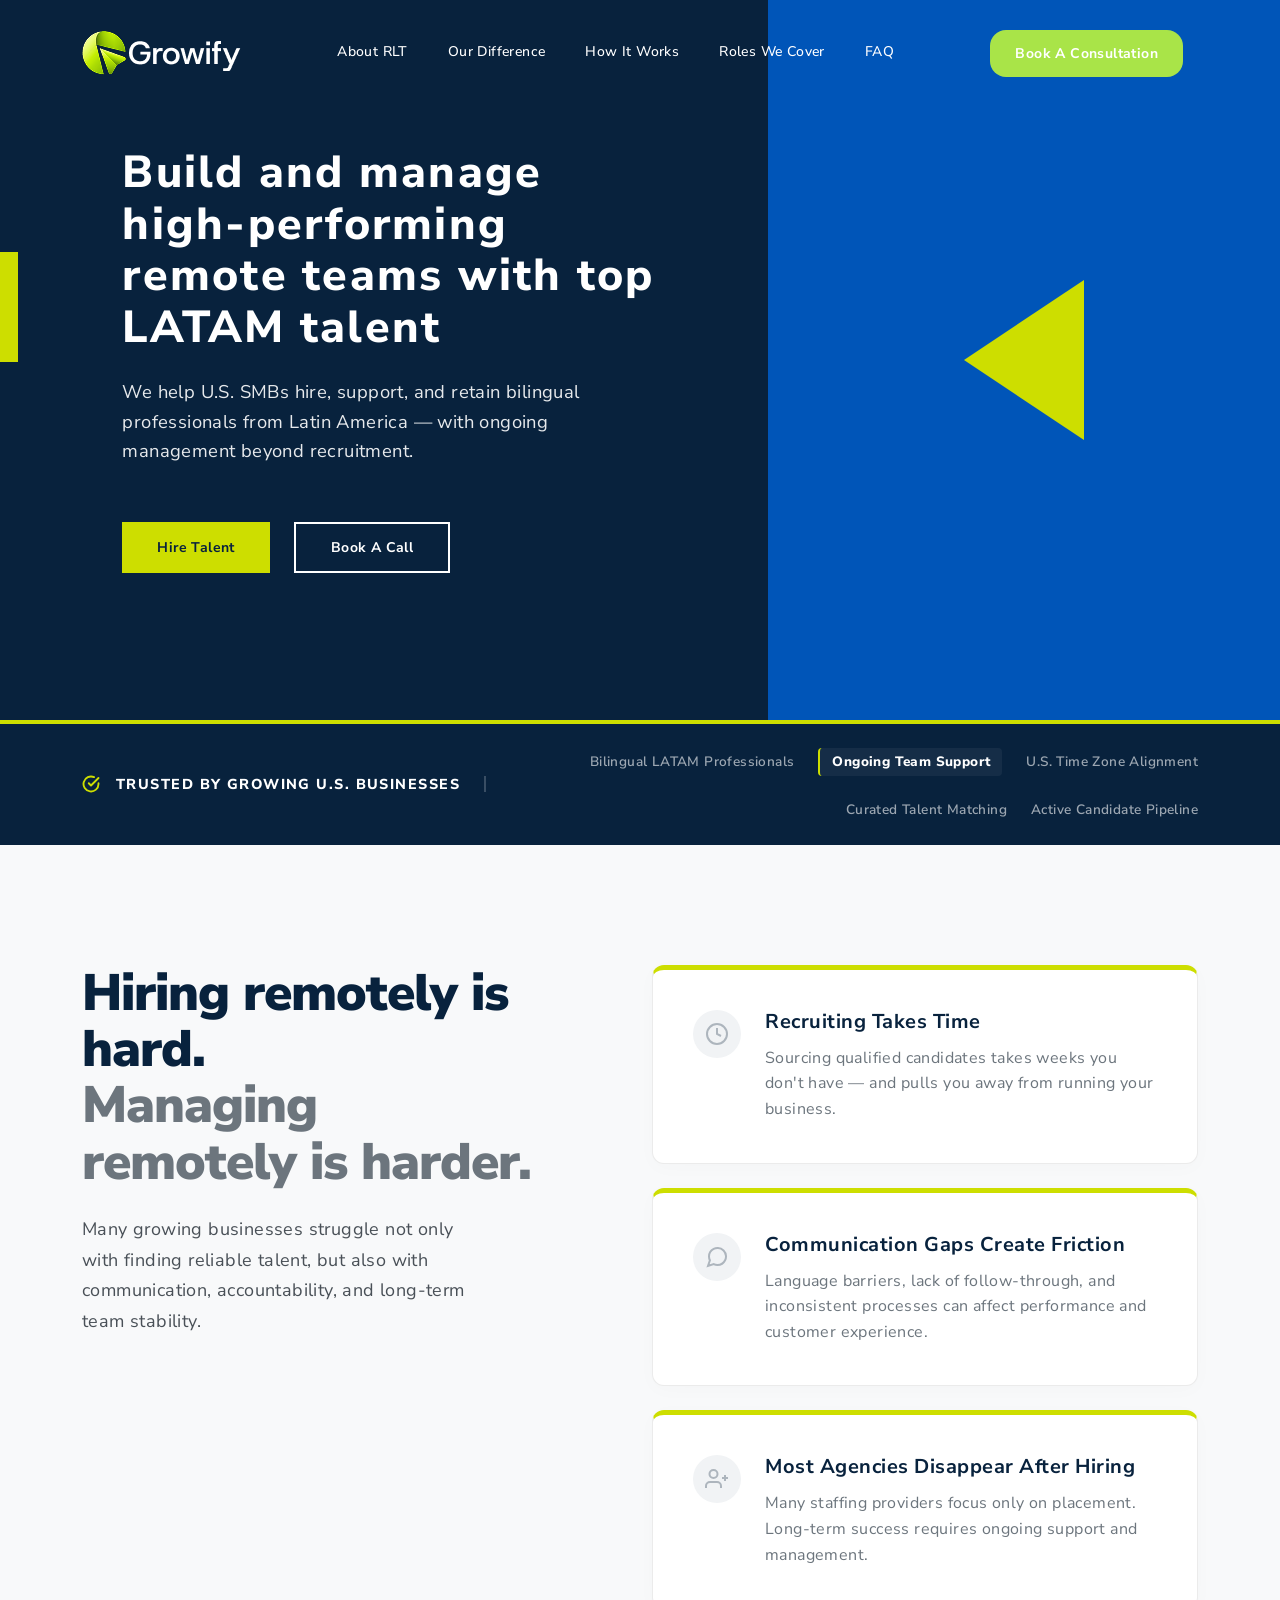
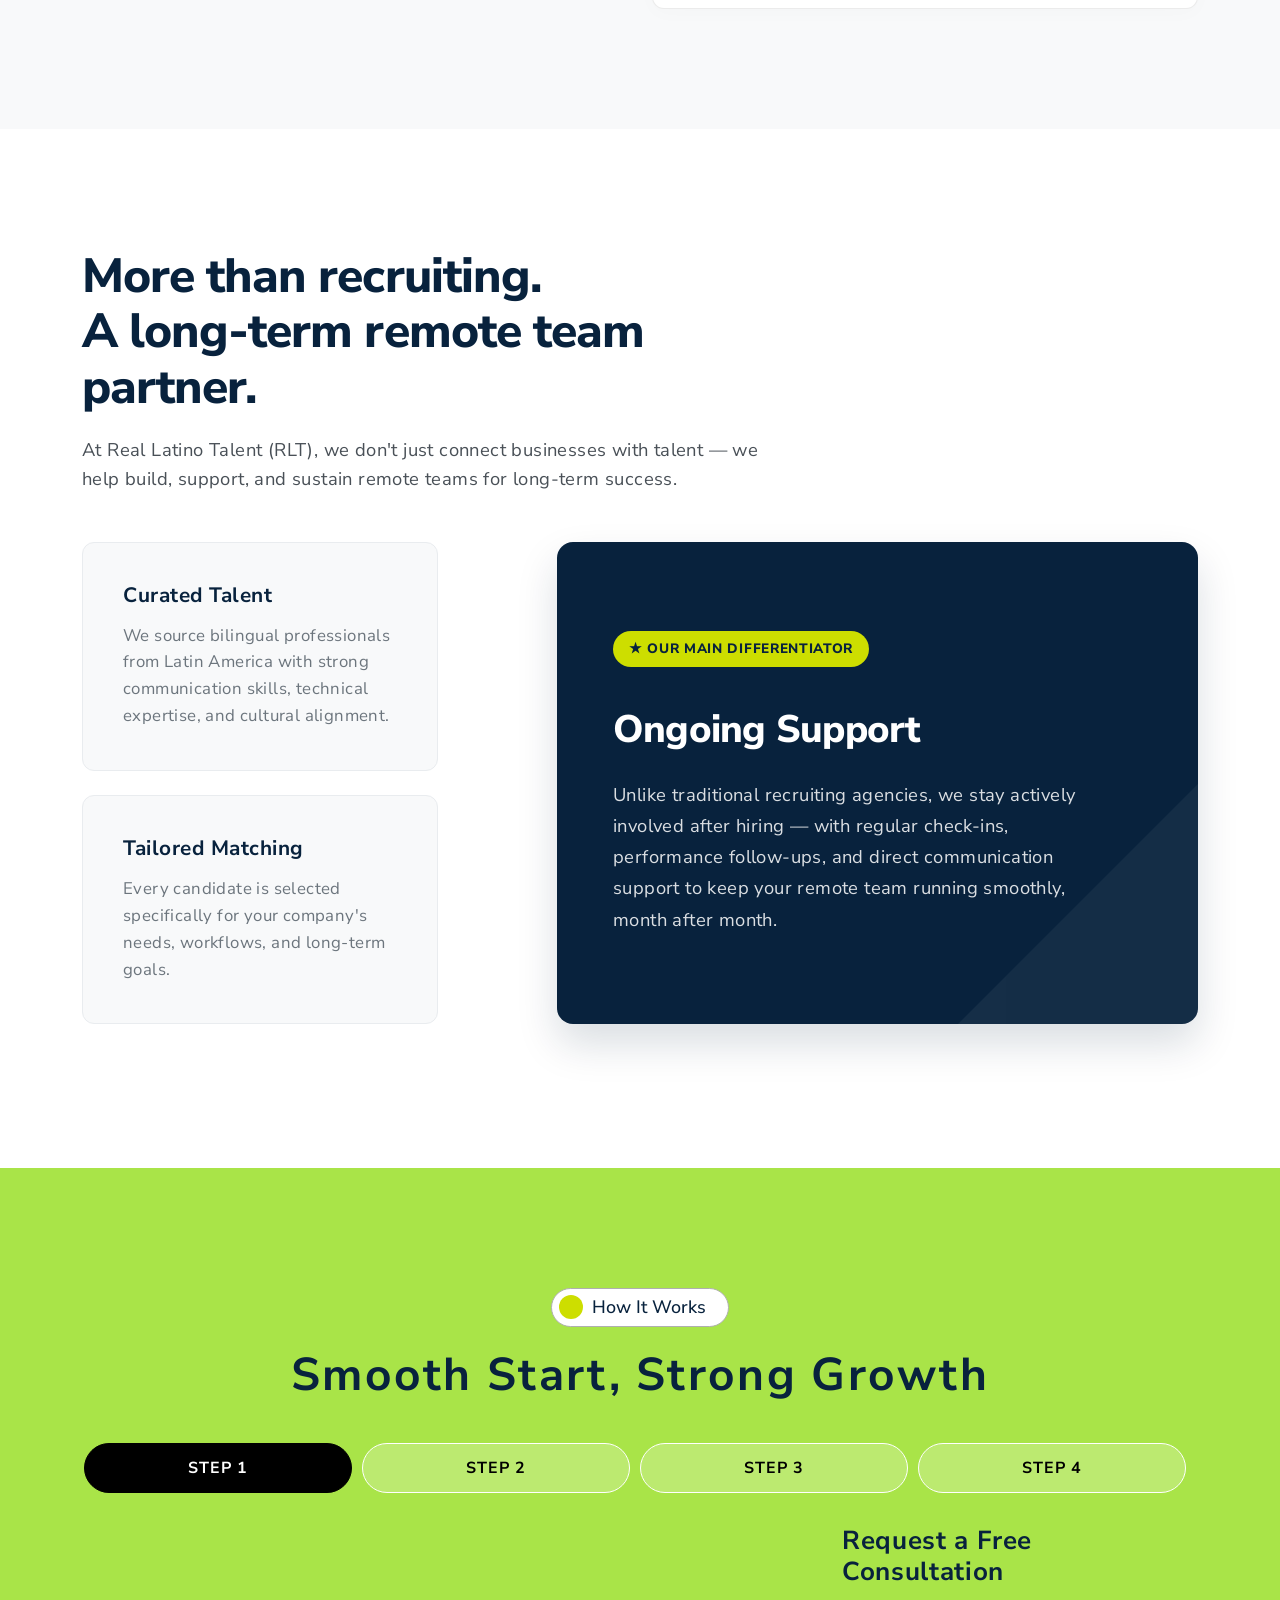
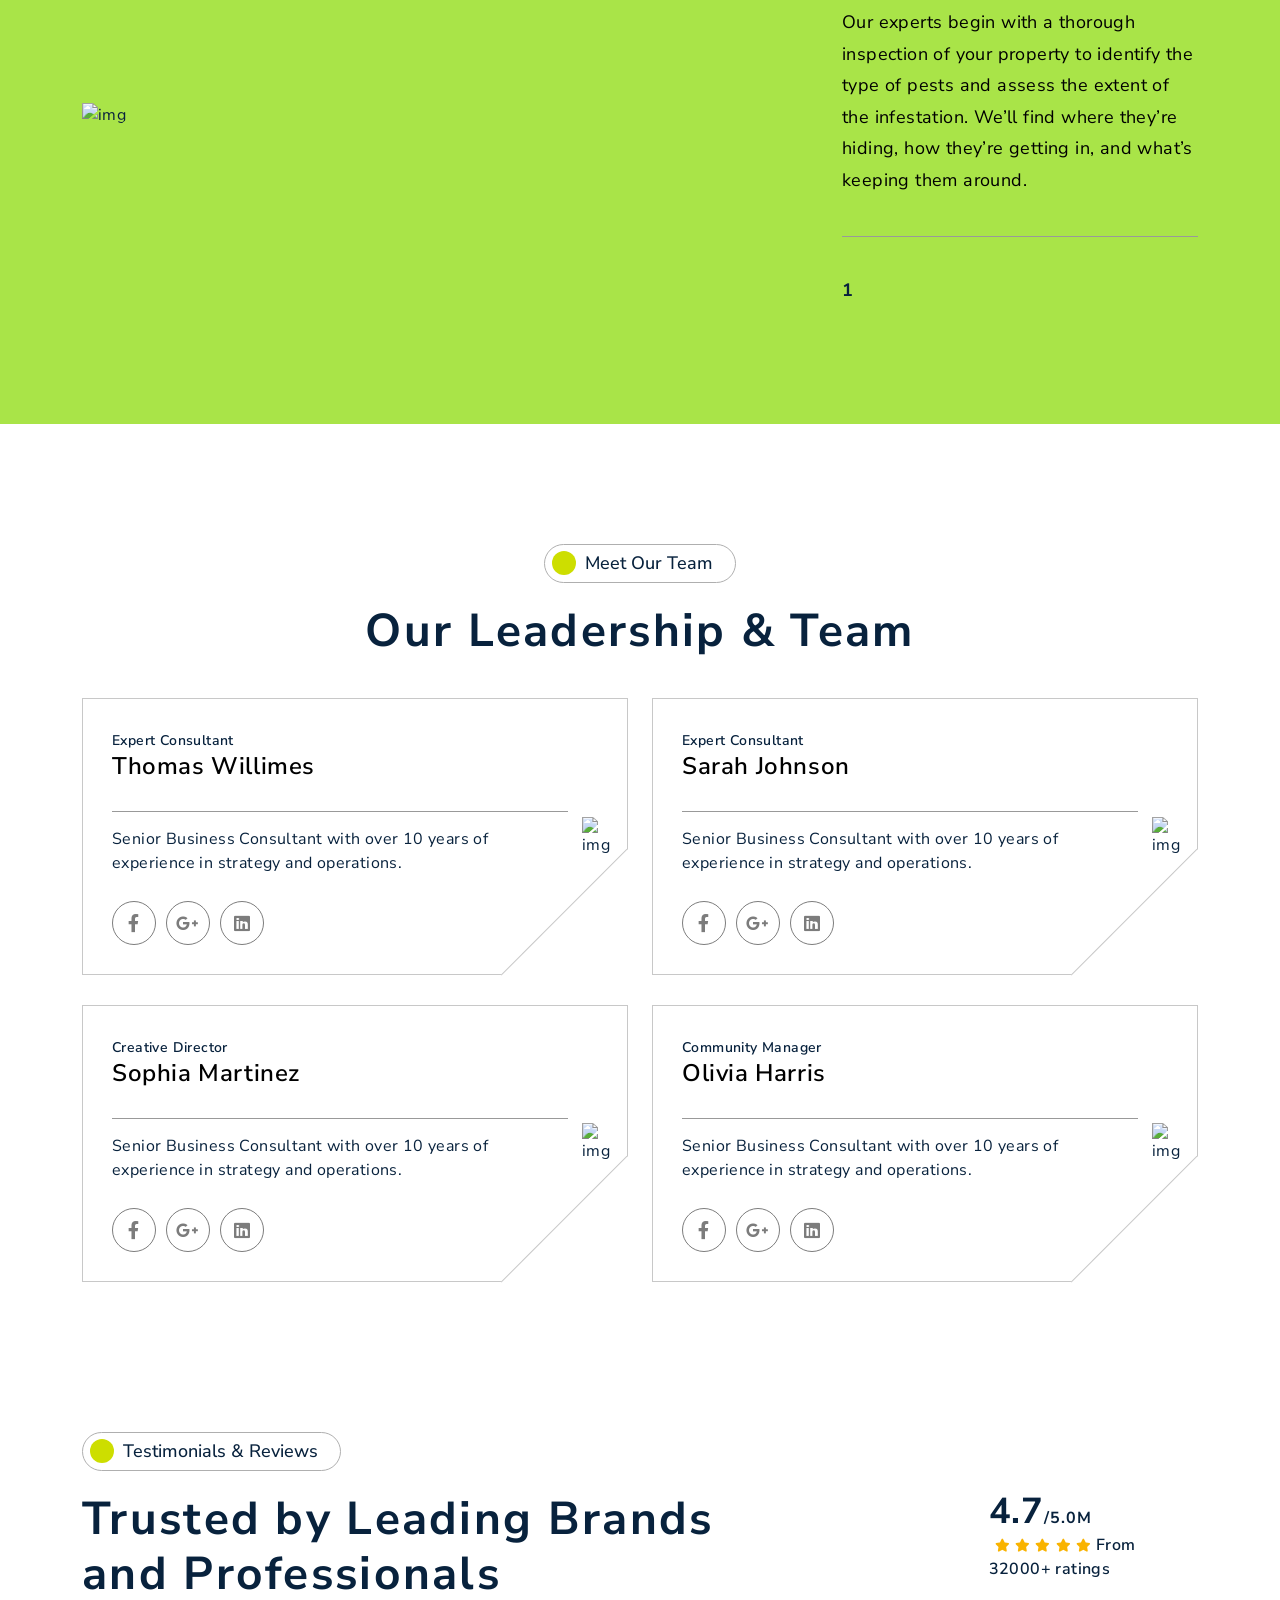
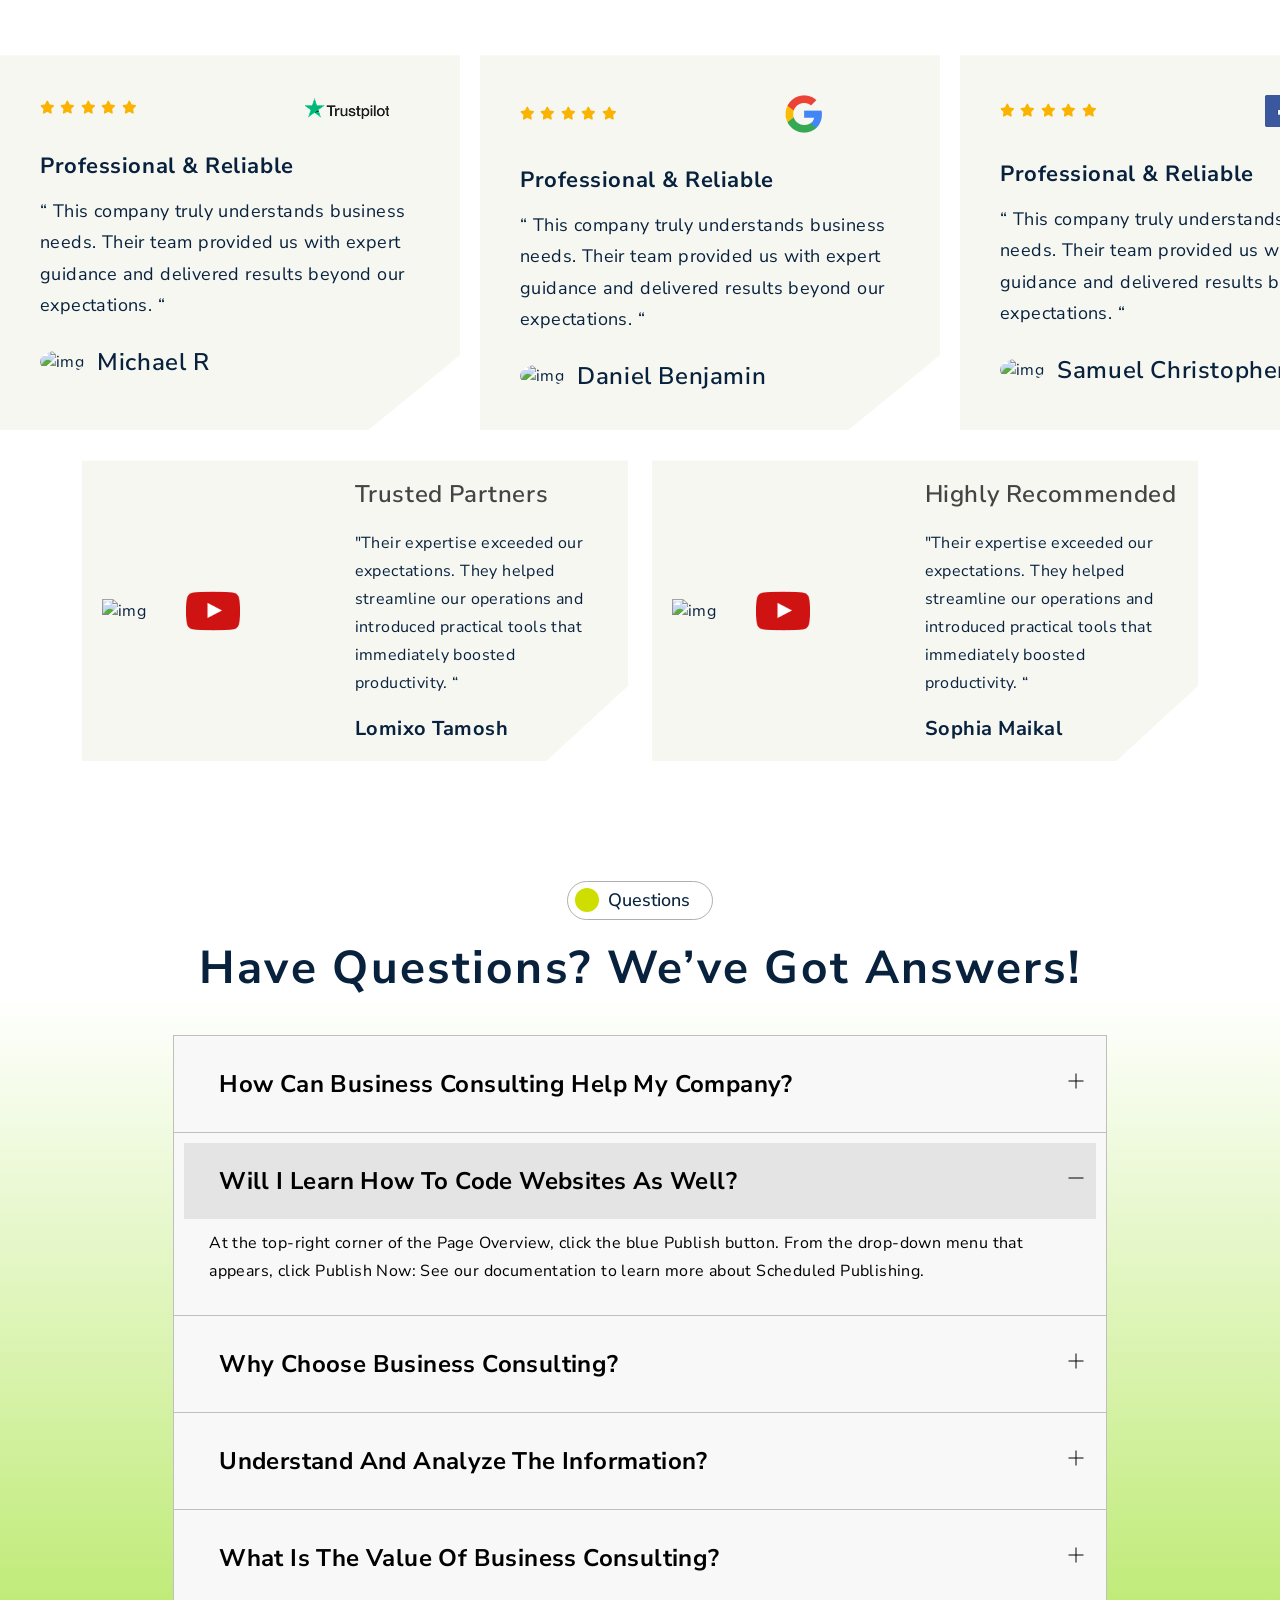
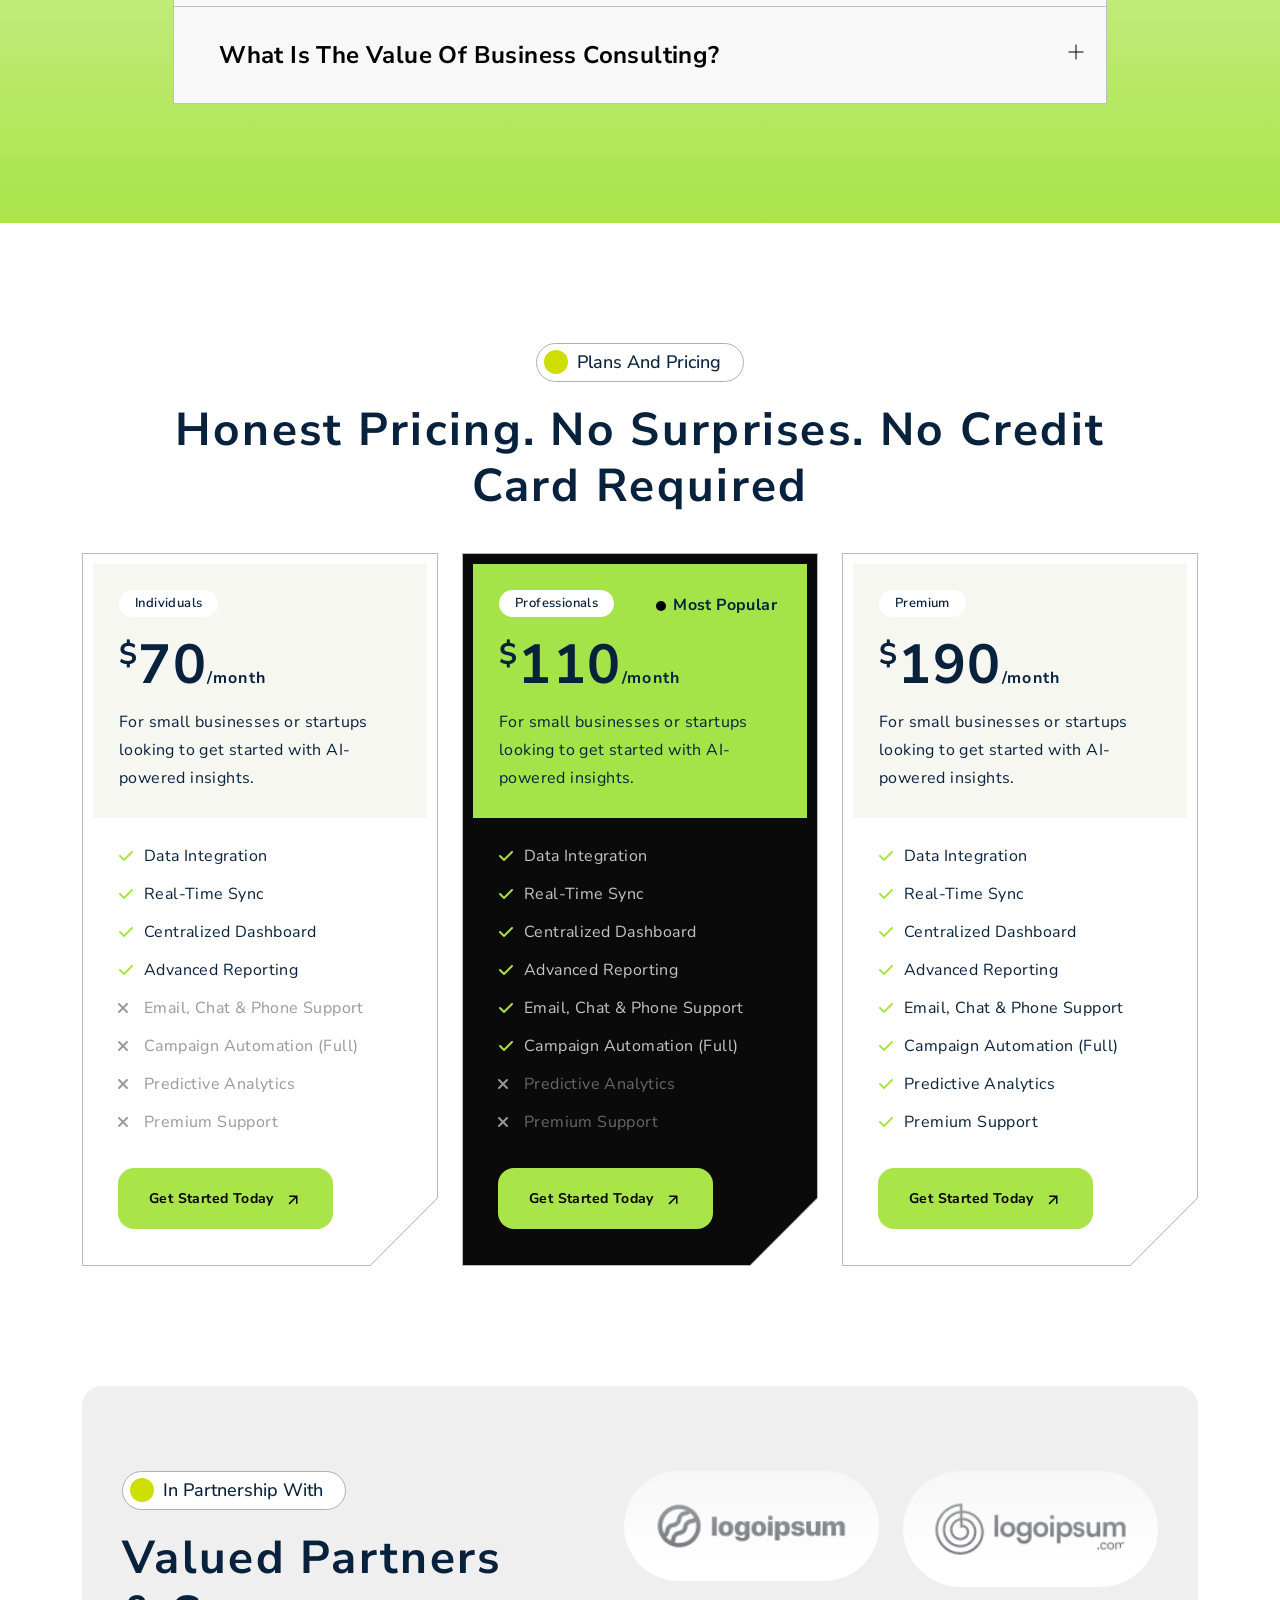
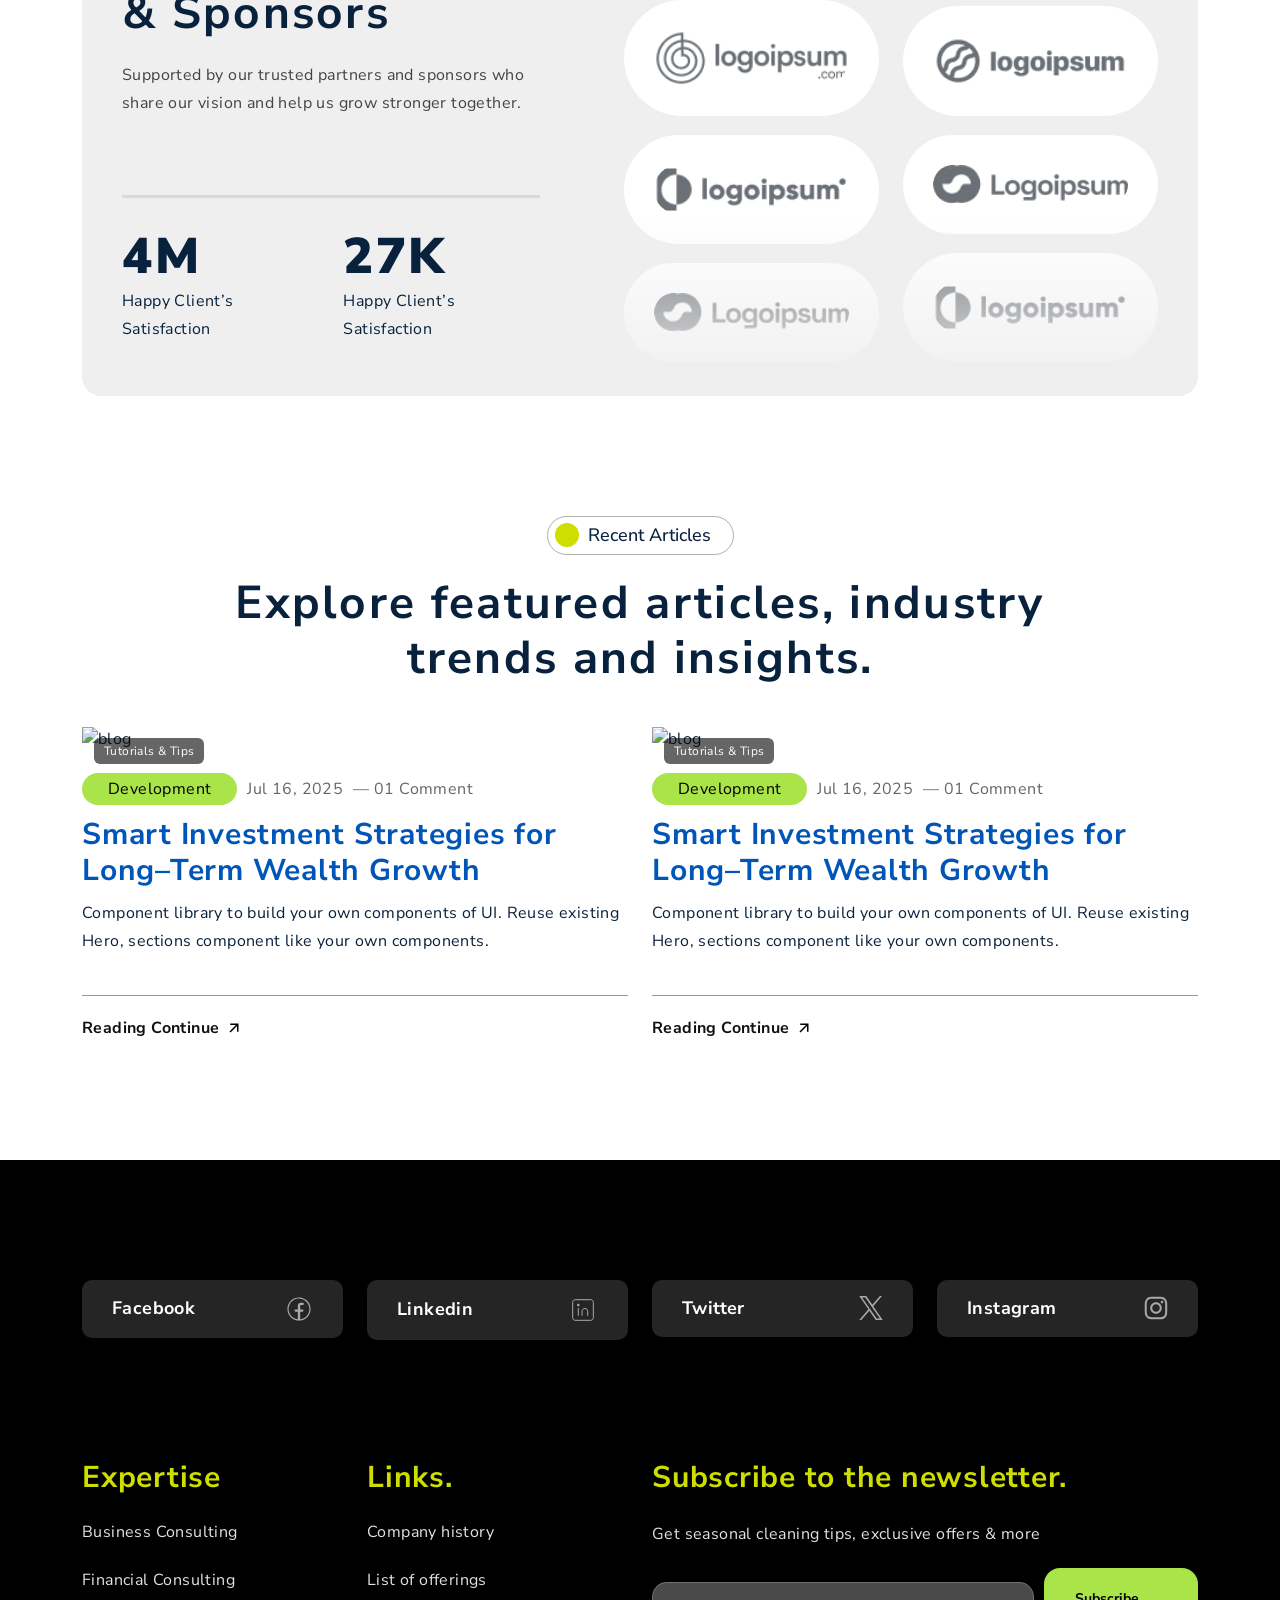
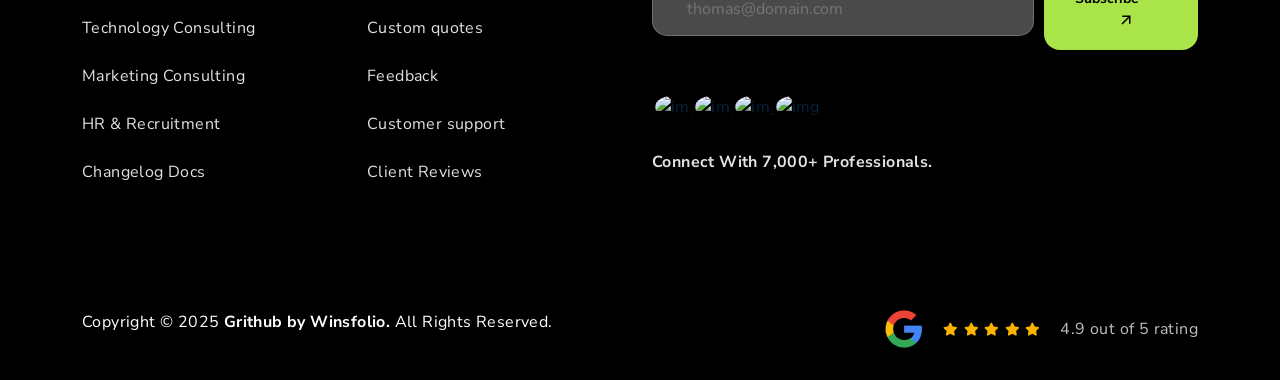
==== commit 572ac86e: "feat: add RLT branding, implement project-wide design system, and clean up navigation links" ====
--- a/main_files/click-trough.html
+++ b/main_files/click-trough.html
@@ -1,1283 +1,1216 @@
-<!DOCTYPE html>
-<html lang="zxx">
-<head>
-  <meta charset="utf-8">
-  <meta name="viewport" content="width=device-width, initial-scale=1.0">
-  <title>Growify - Click Trough</title>
-  <link rel="icon" href="assets/img/favicon.png">
-  <!-- CSS only -->
-   <link rel="stylesheet" type="text/css" href="assets/css/bootstrap.min.css"> 
-   <!-- fancybox -->
-   <link rel="stylesheet" href="assets/css/jquery.fancybox.min.css">
-   <link rel="stylesheet" href="assets/css/nice-select.css"> 
-   <!-- Font Awesome 6 -->
-   <link rel="stylesheet" href="assets/css/fontawesome.min.css">
-   <link rel="stylesheet" href="assets/css/swiper.css"> 
-   <!-- style -->
-   <link rel="stylesheet" href="assets/css/style.css">
-   <!-- responsive -->
-   <link rel="stylesheet" href="assets/css/responsive.css"> 
- </head>
-<body>
-<!-- preloader -->
- <div class="preloader">
-    <div class="loader"></div> 
- </div>
-<!-- preloader end -->
-<!-- header -->
-<header>
-  <div class="container">
-    <div class="top-bar">
-      <div class="logo">
-        <a href="business-consulting.html">
-          <img alt="logo" src="assets/img/logo.png">
-        </a>
-      </div>
-      <nav class="navbar">
-        <ul class="navbar-links">
-          <li class="navbar-dropdown menu-item-children">
-            <a href="#">home</a>
-            <ul class="sub-menu">
-              <li><a href="business-consulting.html">business consulting</a></li>
-              <li><a href="project-consulting.html">project consulting</a></li>
-              <li><a href="insurance-consulting.html">insurance consulting</a></li>
-              <li><a href="financial-consulting.html">financial consulting</a></li>
-              <li><a href="click-trough.html">click trough</a></li>
-              <li><a href="subscribe.html">subscribe</a></li>
-              <li><a href="video.html">video</a></li>
-            </ul>
-          </li> 
-          <li class="navbar-dropdown">
-            <a href="#about"> About </a>
-          </li>
-          <li class="navbar-dropdown">
-            <a href="#services">Services</a>
-          </li>
-          <li class="navbar-dropdown">
-            <a href="#team">Team</a>
-          </li>
-          <li class="navbar-dropdown">
-            <a href="#pricing">Pricing</a>
-          </li>
-          <li class="navbar-dropdown">
-            <a href="#blog">blog</a>
-          </li>
-        </ul>
-      </nav> 
-      <div class="header-right">
-        <div class="login">
-          <svg width="36" height="36" viewBox="0 0 36 36" fill="none" xmlns="http://www.w3.org/2000/svg">
-            <path d="M24.4227 14.036C24.4227 10.4709 21.5312 7.57945 17.9661 7.57945C14.4009 7.57945 11.5095 10.4709 11.5095 14.036C11.5095 17.6012 14.4009 20.4926 17.9661 20.4926C21.5312 20.4926 24.4227 17.6012 24.4227 14.036ZM13.1938 14.036C13.1938 11.3972 15.3273 9.26377 17.9661 9.26377C20.6049 9.26377 22.7383 11.3972 22.7383 14.036C22.7383 16.6748 20.6049 18.8083 17.9661 18.8083C15.3273 18.8083 13.1938 16.6748 13.1938 14.036Z" fill="white"/>
-            <path d="M7.15832 30.3739C7.29868 30.4582 7.43904 30.4862 7.5794 30.4862C7.86012 30.4862 8.16891 30.3459 8.30927 30.0651C10.2743 26.5842 13.9798 24.4227 17.9661 24.4227C21.9523 24.4227 25.6578 26.5842 27.6509 30.0651C27.8755 30.4582 28.4088 30.5985 28.8019 30.3739C29.1949 30.1494 29.3352 29.616 29.1106 29.223C26.8368 25.2368 22.5699 22.7383 17.9661 22.7383C13.3622 22.7383 9.09529 25.2368 6.82145 29.223C6.59688 29.616 6.73724 30.1494 7.15832 30.3739Z" fill="white"/>
-          </svg>
-          <a href="#">Login & Register</a>
-        </div>
-        <a href="#" class="union" id="show">
-          <svg width="24" height="6" viewBox="0 0 24 6" xmlns="http://www.w3.org/2000/svg">
-            <path d="M2.85938 0C4.41439 8.73645e-05 5.6748 1.2604 5.6748 2.81543C5.67474 4.3704 4.41435 5.63077 2.85938 5.63086C1.30433 5.63086 0.0440144 4.37046 0.0439453 2.81543C0.0439453 1.26034 1.30429 0 2.85938 0ZM11.8691 0C13.4242 0 14.6855 1.26034 14.6855 2.81543C14.6855 4.37046 13.4242 5.63086 11.8691 5.63086C10.3143 5.63065 9.05378 4.37033 9.05371 2.81543C9.05371 1.26047 10.3142 0.00021094 11.8691 0ZM20.8799 0C22.435 0 23.6953 1.26034 23.6953 2.81543C23.6952 4.37046 22.4349 5.63086 20.8799 5.63086C19.3249 5.63083 18.0645 4.37044 18.0645 2.81543C18.0645 1.26036 19.3248 3.00267e-05 20.8799 0Z" />
-          </svg> 
-        </a>
-        <div class="mailnumber">
-          <i>
-            <svg width="44" height="44" viewBox="0 0 44 44" fill="none" xmlns="http://www.w3.org/2000/svg">
-              <path d="M36.5389 28.9111L33.0997 25.4719C32.1501 24.5223 30.6461 24.4389 29.6012 25.2768C27.8669 26.6681 27.3633 26.6561 27.3436 26.6544C25.7795 26.4748 23.3595 24.952 21.1784 22.7743C18.9621 20.5614 17.4779 18.2033 17.3069 16.6238C17.3061 16.6031 17.2992 16.1038 18.6897 14.4074C19.549 13.359 19.4734 11.8456 18.5135 10.8857L15.0889 7.46109C14.1152 6.48742 12.5872 6.42383 11.5336 7.31242C8.31701 10.0272 6.68591 12.0742 6.68591 13.3959C6.68591 18.2798 11.1529 24.487 15.3329 28.667C19.5129 32.847 25.7202 37.3141 30.604 37.3141C31.9258 37.3141 33.9728 35.683 36.6876 32.4663C37.5761 31.4136 37.5126 29.8848 36.5389 28.9111ZM35.7027 31.6345C32.9708 34.8717 31.2778 36.0241 30.604 36.0241C28.7151 36.0241 26.3338 35.2095 23.7187 33.6686C21.2343 32.2042 18.6493 30.1598 16.2439 27.7544C13.8385 25.349 11.794 22.7648 10.3297 20.2795C8.7888 17.6645 7.97412 15.2831 7.97412 13.3942C7.97412 12.7205 9.1274 11.0275 12.3638 8.29555C12.6173 8.08156 12.9241 7.97586 13.2301 7.97586C13.5729 7.97586 13.9141 8.1082 14.1762 8.37031L17.6008 11.7949C18.0898 12.2839 18.1285 13.0548 17.6919 13.5884C16.1176 15.5091 15.9732 16.2912 16.0239 16.7587C16.4604 20.7848 23.1429 27.4691 27.1958 27.934C27.6641 27.9881 28.453 27.8489 30.4072 26.2806C30.9383 25.8543 31.704 25.8973 32.1879 26.3811L35.6271 29.8203C36.1238 30.3188 36.1556 31.0982 35.7027 31.6345Z" fill="white"/>
-              <path d="M24.3916 19.2595C24.4131 19.5843 24.7079 19.855 25.0336 19.849H31.6783C32.034 19.849 32.3228 19.5602 32.3228 19.2045C32.3228 18.8487 32.034 18.5599 31.6783 18.5599H26.6552L32.719 12.8356C32.9776 12.5916 32.9897 12.1834 32.7456 11.9247C32.5015 11.666 32.0933 11.654 31.8347 11.898L25.6781 17.7091V12.5589C25.6781 12.2031 25.3894 11.9144 25.0336 11.9144C24.6778 11.9144 24.389 12.2031 24.389 12.5589V19.2036C24.3899 19.2225 24.3908 19.2414 24.3916 19.2595Z" fill="white"/>
-            </svg> 
-          </i>
-          <div>
-            <span>Phone No:</span>
-            <a href="callto:(+123)5678910">(+123) 567 8910</a>
-          </div>
-        </div> 
-      </div>
-    </div>
-  </div>
-</header>
-<!-- header end --> 
-<section class="hero-section botton-section" style="background-image: url(https://placehold.co/1920x974);">
-  <div class="container">
-    <div class="row">
-      <div class="col-lg-12">
-        <div class="hero-text"> 
-          <h1>Business Consulting for Project Success</h1>
-          <p>Our comprehensive office support services take care of everything from administrative tasks to technical troubleshooting. </p>
-          <a href="#" class="btn">
-            <span class="btn-wrap">
-              <span class="text-one">Get Started for Free</span>
-              <span class="text-two">Get Started for Free</span>
-            </span>
-            <svg width="18" height="18" viewBox="0 0 18 18" fill="none" xmlns="http://www.w3.org/2000/svg">
-              <path d="M12.0029 7.0605L5.54768 13.5157L4.48718 12.4553L10.9417 6H5.25293V4.5H13.5029V12.75H12.0029V7.0605Z" fill="black"/>
-            </svg> 
-          </a>
-        </div> 
-        <div class="d-lg-flex">
-          <div class="review"> 
-            <ul>
-              <li><img src="https://placehold.co/56x56" alt="img"></li>
-              <li><img src="https://placehold.co/56x56" alt="img"></li>
-              <li><img src="https://placehold.co/56x56" alt="img"></li>
-              <li><img src="https://placehold.co/56x56" alt="img"></li> 
-            </ul>
-            <p>Connect With 7,000+ Professionals.</p>
-          </div>
-          <div class="goole-star two">  
-              <img src="assets/img/google-color.png" alt="img" class="arror">
-              <ul class="star">
-                <li><i class="fa-solid fa-star"></i></li>
-                <li><i class="fa-solid fa-star"></i></li>
-                <li><i class="fa-solid fa-star"></i></li>
-                <li><i class="fa-solid fa-star"></i></li>
-                <li><i class="fa-solid fa-star"></i></li>
-              </ul>
-              <span>4.9 out of 5 rating</span>  
-          </div>
-        </div> 
-      </div> 
-    </div>
-  </div> 
-</section> 
- <section class="gap no-bottom">
-  <div class="container">
-    <div class="heading">
-      <span>Website that brings leads</span>
-      <h2>We provide comprehensive office support services that help businesses run smoothly and efficiently.</h2>
-      <p>Our skilled team manages administrative tasks, technical support, and daily operations to ensure your business runs smoothly.</p>
-    </div>
-    <div class="row align-items-center">
-      <div class="col-lg-4 col-md-6">
-        <div class="swiper our-mission-swiper">
-            <div class="swiper-wrapper">
-              <div class="swiper-slide">
-                <div class="our-mission">
-                  <h3>Our Mission</h3>
-                  <p>we specialize in comprehensive financial planning and advisory services tailored to your unique goals. Whether you're planning for retirement, growing your investments.</p>
-                </div>
-              </div>
-              <div class="swiper-slide">
-                <div class="our-mission">
-                  <h3>our vision</h3>
-                  <p>we specialize in comprehensive financial planning and advisory services tailored to your unique goals. Whether you're planning for retirement, growing your investments.</p>
-                </div>
-              </div>
-              <div class="swiper-slide">
-                <div class="our-mission">
-                  <h3>Our goals</h3>
-                  <p>we specialize in comprehensive financial planning and advisory services tailored to your unique goals. Whether you're planning for retirement, growing your investments.</p>
-                </div>
-              </div>
-          </div>
-          <div class="swiper-pagination"></div>
-        </div>
-        <div class="trusted">
-          <h3>Trusted by 280+ professional & growing businesses</h3>
-          <img src="assets/img/trusted.png" alt="img">
-        </div>
-      </div>
-      <div class="col-lg-4 col-md-6">
-        <div class="about-imgs">
-          <img src="https://placehold.co/411x773" alt="img">
-          <img src="assets/img/banner-icon.jpg" alt="img" class="banner-icon">
-          <img src="assets/img/groth.png" alt="img" class="groth">
-        </div>
-      </div>
-      <div class="col-lg-4 col-md-6">
-        <div class="count-text">
-            <div>
-            <i>
-              <svg width="32" height="32" viewBox="0 0 32 32" fill="none" xmlns="http://www.w3.org/2000/svg">
-                <path d="M21.5417 3.33329C21.7516 3.33329 21.953 3.24988 22.1015 3.10142C22.2499 2.95295 22.3333 2.75159 22.3333 2.54163V0.958293C22.3333 0.74833 22.2499 0.546966 22.1015 0.3985C21.953 0.250034 21.7516 0.166626 21.5417 0.166626C21.3317 0.166626 21.1303 0.250034 20.9819 0.3985C20.8334 0.546966 20.75 0.74833 20.75 0.958293V2.54163C20.75 2.75159 20.8334 2.95295 20.9819 3.10142C21.1303 3.24988 21.3317 3.33329 21.5417 3.33329Z" fill="black"/>
-                <path d="M29.4583 11.25H31.0416C31.2516 11.25 31.453 11.1666 31.6014 11.0181C31.7499 10.8696 31.8333 10.6683 31.8333 10.4583C31.8333 10.2483 31.7499 10.047 31.6014 9.8985C31.453 9.75003 31.2516 9.66663 31.0416 9.66663H29.4583C29.2483 9.66663 29.047 9.75003 28.8985 9.8985C28.75 10.047 28.6666 10.2483 28.6666 10.4583C28.6666 10.6683 28.75 10.8696 28.8985 11.0181C29.047 11.1666 29.2483 11.25 29.4583 11.25Z" fill="black"/>
-                <path d="M26.2916 6.4999C26.3955 6.50116 26.4984 6.48068 26.5938 6.43978C26.6893 6.39888 26.7751 6.33845 26.8458 6.2624L28.4291 4.67906C28.5019 4.60629 28.5596 4.51989 28.599 4.42481C28.6384 4.32973 28.6587 4.22781 28.6587 4.1249C28.6587 4.02198 28.6384 3.92007 28.599 3.82498C28.5596 3.7299 28.5019 3.6435 28.4291 3.57073C28.3564 3.49796 28.27 3.44023 28.1749 3.40084C28.0798 3.36146 27.9779 3.34119 27.875 3.34119C27.772 3.34119 27.6701 3.36146 27.575 3.40084C27.48 3.44023 27.3936 3.49796 27.3208 3.57073L25.7375 5.15406C25.6617 5.22514 25.6014 5.31098 25.5601 5.4063C25.5188 5.50161 25.4976 5.60437 25.4976 5.70823C25.4976 5.81209 25.5188 5.91485 25.5601 6.01016C25.6014 6.10548 25.6617 6.19132 25.7375 6.2624C25.8082 6.33845 25.894 6.39888 25.9894 6.43978C26.0849 6.48068 26.1878 6.50116 26.2916 6.4999Z" fill="black"/>
-                <path d="M23.8216 8.17827C21.2838 5.54727 18.3706 3.30632 15.1766 1.52827C12.1841 -0.0550608 9.98329 -0.260894 8.84329 0.910773C8.58634 1.17978 8.38654 1.49803 8.25592 1.84634C8.1253 2.19466 8.06658 2.56582 8.08329 2.93744V13.2449C8.06445 14.2773 7.65083 15.2632 6.92745 15.9999L2.05079 20.9241C1.45238 21.5134 0.977165 22.2159 0.652794 22.9906C0.328423 23.7653 0.161377 24.5967 0.161377 25.4366C0.161377 26.2765 0.328423 27.108 0.652794 27.8827C0.977165 28.6574 1.45238 29.3598 2.05079 29.9491C2.6401 30.5475 3.34254 31.0227 4.11724 31.3471C4.89194 31.6715 5.72342 31.8385 6.56329 31.8385C7.40315 31.8385 8.23463 31.6715 9.00933 31.3471C9.78403 31.0227 10.4865 30.5475 11.0758 29.9491L11.25 29.7908L12.0891 30.6141C12.4708 31.0031 12.9268 31.3115 13.43 31.5209C13.9332 31.7304 14.4733 31.8366 15.0183 31.8333C16.1172 31.8291 17.1699 31.3907 17.947 30.6136C18.7241 29.8366 19.1624 28.7839 19.1666 27.6849C19.1699 27.1399 19.0637 26.5998 18.8543 26.0966C18.6449 25.5935 18.3365 25.1375 17.9475 24.7558L17.3775 24.1699C17.8186 24.0068 18.2846 23.9211 18.755 23.9166H29.4583C29.5733 23.9129 29.6864 23.8859 29.7908 23.8374C30.2836 23.7606 30.7388 23.5275 31.0891 23.1724C32.2608 22.0166 32.0391 19.8158 30.4716 16.8391C28.6949 13.6396 26.4539 10.7209 23.8216 8.17827ZM9.93579 2.01911C10.1986 1.81991 10.5254 1.72412 10.8541 1.74994C12.1138 1.87152 13.3307 2.27174 14.4166 2.92161C17.4594 4.62793 20.2426 6.76063 22.6816 9.25494C25.1759 11.6939 27.3086 14.4771 29.015 17.5199C30.3766 20.1324 30.345 21.5891 29.9175 22.0324C29.79 22.1361 29.6431 22.2134 29.4854 22.2596C29.3277 22.3058 29.1624 22.3201 28.9991 22.3016C26.832 21.9626 24.7879 21.0741 23.0616 19.7208C22.4441 19.2933 21.8583 18.8499 21.2883 18.4066C21.4471 17.8934 21.5324 17.3604 21.5416 16.8233C21.5493 15.84 21.328 14.8685 20.8952 13.9856C20.4624 13.1028 19.8299 12.3328 19.0479 11.7367C18.266 11.1406 17.3559 10.7348 16.3899 10.5514C15.4239 10.368 14.4285 10.412 13.4825 10.6799C13.055 10.1099 12.6116 9.52411 12.1841 8.90661C10.8486 7.16475 9.98183 5.10962 9.66662 2.93744C9.64814 2.77416 9.66242 2.60883 9.70864 2.45114C9.75486 2.29345 9.83208 2.14657 9.93579 2.01911ZM19.9741 17.3141C19.0241 16.5224 18.1058 15.7308 17.2033 14.7966C16.3008 13.8624 15.4775 12.9758 14.6858 12.0258C15.3569 11.9423 16.0381 12.0032 16.6839 12.2042C17.3296 12.4053 17.925 12.7419 18.4301 13.1916C18.9352 13.6413 19.3385 14.1937 19.613 14.8118C19.8875 15.4299 20.0268 16.0995 20.0216 16.7758C20.0216 16.9816 19.99 17.1399 19.9741 17.3141ZM3.15912 28.8408C2.70428 28.3982 2.34275 27.8689 2.09589 27.2842C1.84903 26.6995 1.72185 26.0713 1.72185 25.4366C1.72185 24.8019 1.84903 24.1737 2.09589 23.589C2.34275 23.0043 2.70428 22.4751 3.15912 22.0324L3.42829 21.7633C3.65688 23.4887 4.44772 25.0907 5.67845 26.3214C6.90917 27.5522 8.51119 28.343 10.2366 28.5716L9.96745 28.8408C9.05102 29.7176 7.83161 30.207 6.56329 30.207C5.29496 30.207 4.07555 29.7176 3.15912 28.8408ZM16.8391 25.8641C17.3149 26.3509 17.5819 27.0042 17.5833 27.6849C17.5836 28.366 17.3164 29.0199 16.8391 29.5058C16.3442 29.9654 15.6937 30.2208 15.0183 30.2208C14.3428 30.2208 13.6924 29.9654 13.1975 29.5058L12.3741 28.6666L16 25.0724L16.8391 25.8641ZM18.755 22.3333C18.0305 22.3238 17.3115 22.459 16.64 22.7309C15.9685 23.0027 15.3579 23.4059 14.8441 23.9166L11.7408 27.0833H11.25C9.57025 27.0833 7.95934 26.416 6.77161 25.2283C5.58388 24.0406 4.91662 22.4296 4.91662 20.7499C4.90816 20.5864 4.90816 20.4226 4.91662 20.2591L8.08329 17.0924C8.59118 16.5765 8.99243 15.9656 9.26411 15.2946C9.53579 14.6235 9.67256 13.9055 9.66662 13.1816V7.68744C10.0783 8.43161 10.5216 9.14411 10.9491 9.76161C11.5666 10.6799 12.2 11.5191 12.8491 12.3108C13.8671 13.5651 14.9505 14.7648 16.095 15.9049C17.2508 17.0608 18.4541 18.1533 19.6733 19.1508C20.4808 19.7999 21.2566 20.4174 22.2383 21.0508C22.8558 21.4783 23.5683 21.9216 24.3125 22.3333H18.755Z" fill="black"/>
-                </svg>
-                </i>
-                </div>
-          <div>
-            <h2 data-max="25"><span>K+</span></h2>
-            <p>Unique & new business tips</p> 
-          </div>
-        </div>
-        <div class="count-text">
-          <div>
-            <i>
-              <svg width="34" height="34" viewBox="0 0 34 34" fill="none" xmlns="http://www.w3.org/2000/svg">
-                  <path d="M31.1667 3.66672H28.1834L25.0834 0.583383C25.0226 0.474343 24.9294 0.386953 24.8167 0.333383C24.7125 0.309771 24.6043 0.309771 24.5 0.333383H9.50004C9.39581 0.309771 9.28761 0.309771 9.18337 0.333383C9.07937 0.368917 8.98713 0.432335 8.91671 0.516716L5.81671 3.66672H2.83337C2.17033 3.66672 1.53445 3.93011 1.06561 4.39895C0.596766 4.86779 0.333374 5.50367 0.333374 6.16672V27.8334C0.333374 28.4964 0.596766 29.1323 1.06561 29.6011C1.53445 30.07 2.17033 30.3334 2.83337 30.3334H13.6667L16.3334 33.3834C16.4131 33.4724 16.5107 33.5437 16.6198 33.5925C16.729 33.6413 16.8472 33.6665 16.9667 33.6665C17.0862 33.6665 17.2044 33.6413 17.3136 33.5925C17.4227 33.5437 17.5203 33.4724 17.6 33.3834L20.3334 30.3334H31.1667C31.8297 30.3334 32.4656 30.07 32.9345 29.6011C33.4033 29.1323 33.6667 28.4964 33.6667 27.8334V6.16672C33.6667 5.50367 33.4033 4.86779 32.9345 4.39895C32.4656 3.93011 31.8297 3.66672 31.1667 3.66672ZM17.4834 10.3334H16.5167L14.0167 7.83338L14.85 7.00005H19.15L19.9834 7.83338L17.4834 10.3334ZM19.15 5.33338H14.85L11.5167 2.00005H22.4834L19.15 5.33338ZM20.6834 6.16672L24.5 2.35005L26.65 4.50005L22.8334 8.31672L20.6834 6.16672ZM9.50004 2.35005L13.3167 6.16672L11.1667 8.31672L7.35004 4.50005L9.50004 2.35005ZM2.83337 28.6667C2.61236 28.6667 2.4004 28.5789 2.24412 28.4226C2.08784 28.2664 2.00004 28.0544 2.00004 27.8334V6.16672C2.00004 5.9457 2.08784 5.73374 2.24412 5.57746C2.4004 5.42118 2.61236 5.33338 2.83337 5.33338H5.81671L10.5834 10.0834C10.6582 10.1631 10.7486 10.2266 10.8489 10.2701C10.9492 10.3135 11.0574 10.3359 11.1667 10.3359C11.276 10.3359 11.3842 10.3135 11.4845 10.2701C11.5849 10.2266 11.6752 10.1631 11.75 10.0834L12.8334 9.01672L15.2167 11.4L10.3334 25.9C10.2865 26.0376 10.2756 26.185 10.3019 26.3279C10.3281 26.4709 10.3906 26.6048 10.4834 26.7167L12.15 28.6667H2.83337ZM17 31.5667L12.1 25.9834L16.7667 12H17.2334L21.9 25.9834L17 31.5667ZM32 27.8334C32 28.0544 31.9122 28.2664 31.756 28.4226C31.5997 28.5789 31.3877 28.6667 31.1667 28.6667H21.75L23.4167 26.7167C23.5095 26.6048 23.572 26.4709 23.5982 26.3279C23.6245 26.185 23.6136 26.0376 23.5667 25.9L18.7334 11.4L21.1667 9.01672L22.25 10.0834C22.3249 10.1631 22.4152 10.2266 22.5155 10.2701C22.6159 10.3135 22.724 10.3359 22.8334 10.3359C22.9427 10.3359 23.0509 10.3135 23.1512 10.2701C23.2515 10.2266 23.3419 10.1631 23.4167 10.0834L28.1834 5.33338H31.1667C31.3877 5.33338 31.5997 5.42118 31.756 5.57746C31.9122 5.73374 32 5.9457 32 6.16672V27.8334Z" fill="black"/>
-                  </svg>
-
-                </i>
-                </div>
-          <div>
-            <h2 data-max="14"><span>K+</span></h2>
-            <p>Successful projects delivered</p> 
-          </div>  
-        </div>
-        <div class="count-text">
-          <div>
-            <i>
-              <svg width="34" height="41" viewBox="0 0 34 41" fill="none" xmlns="http://www.w3.org/2000/svg">
-                <path fill-rule="evenodd" clip-rule="evenodd" d="M11.359 0.366767C11.6397 0.0860775 12.0948 0.0860775 12.3755 0.366767L20.2817 8.27302C20.4873 8.47858 20.5488 8.78772 20.4375 9.05631C20.3263 9.32488 20.0642 9.5 19.7735 9.5H15.8204V13.0937C15.8204 13.4907 15.4986 13.8125 15.1016 13.8125C14.7047 13.8125 14.3829 13.4907 14.3829 13.0937V8.78125C14.3829 8.38428 14.7047 8.0625 15.1016 8.0625H18.0383L11.8672 1.89146L5.69623 8.0625H8.81255C9.20952 8.0625 9.5313 8.38428 9.5313 8.78125V19.0234C9.5313 19.4204 9.20952 19.7422 8.81255 19.7422C8.41562 19.7422 8.0938 19.4204 8.0938 19.0234V9.5H3.96099C3.67029 9.5 3.4082 9.32488 3.29697 9.05631C3.18571 8.78772 3.2472 8.47858 3.45276 8.27302L11.359 0.366767ZM22.1094 10.0391C22.3001 10.0391 22.4829 10.1148 22.6177 10.2496L32.8598 20.4918C33.0653 20.6973 33.1268 21.0065 33.0157 21.2751C32.9043 21.5436 32.6423 21.7187 32.3516 21.7187H26.7813V31.6016C26.7813 31.9985 26.4595 32.3203 26.0626 32.3203C25.6656 32.3203 25.3438 31.9985 25.3438 31.6016V21C25.3438 20.603 25.6656 20.2812 26.0626 20.2812H30.6166L22.1094 11.7743L13.6025 20.2812H17.6172C18.0142 20.2812 18.336 20.603 18.336 21V34.6562C18.336 35.0534 18.0142 35.375 17.6172 35.375C17.2203 35.375 16.8985 35.0534 16.8985 34.6562V21.7187H11.8672C11.5765 21.7187 11.3145 21.5436 11.2032 21.2751C11.092 21.0065 11.1534 20.6973 11.359 20.4918L21.6012 10.2496C21.736 10.1148 21.9188 10.0391 22.1094 10.0391ZM3.60201 23.9851C2.75662 23.9851 2.07129 24.6704 2.07129 25.5158C2.07129 26.3612 2.75662 27.0466 3.60201 27.0466C4.44744 27.0466 5.13277 26.3612 5.13277 25.5158C5.13277 24.6704 4.44744 23.9851 3.60201 23.9851ZM0.633789 25.5158C0.633789 23.8765 1.96272 22.5476 3.60201 22.5476C5.24134 22.5476 6.57027 23.8765 6.57027 25.5158C6.57027 27.1552 5.24134 28.4841 3.60201 28.4841C1.96272 28.4841 0.633789 27.1552 0.633789 25.5158ZM12.3962 22.7446C12.7201 22.974 12.7968 23.4226 12.5675 23.7466L3.65606 36.3338C3.42671 36.658 2.97814 36.7345 2.65416 36.5052C2.33018 36.276 2.25346 35.8275 2.48285 35.5033L11.3942 22.9159C11.6236 22.592 12.0722 22.5153 12.3962 22.7446ZM21.9297 22.7969C22.3267 22.7969 22.6485 23.1187 22.6485 23.5156V31.2422C22.6485 31.6392 22.3267 31.9609 21.9297 31.9609C21.5328 31.9609 21.211 31.6392 21.211 31.2422V23.5156C21.211 23.1187 21.5328 22.7969 21.9297 22.7969ZM11.5956 32.468C10.7502 32.468 10.0649 33.1533 10.0649 33.9986C10.0649 34.8442 10.7502 35.5295 11.5956 35.5295C12.441 35.5295 13.1263 34.8442 13.1263 33.9986C13.1263 33.1533 12.441 32.468 11.5956 32.468ZM8.62737 33.9986C8.62737 32.3594 9.95626 31.0305 11.5956 31.0305C13.2349 31.0305 14.5638 32.3594 14.5638 33.9986C14.5638 35.6381 13.2349 36.967 11.5956 36.967C9.95626 36.967 8.62737 35.6381 8.62737 33.9986ZM21.9297 33.3984C22.3267 33.3984 22.6485 33.7202 22.6485 34.1172V36.6328C22.6485 37.0299 22.3267 37.3516 21.9297 37.3516C21.5328 37.3516 21.211 37.0299 21.211 36.6328V34.1172C21.211 33.7202 21.5328 33.3984 21.9297 33.3984ZM21.9297 38.4297C22.3267 38.4297 22.6485 38.7513 22.6485 39.1484V40.2266C22.6485 40.6237 22.3267 40.9453 21.9297 40.9453C21.5328 40.9453 21.211 40.6237 21.211 40.2266V39.1484C21.211 38.7513 21.5328 38.4297 21.9297 38.4297Z" fill="black"/>
-                </svg>
-              </i>
-              </div>
-          <div>
-            <h2 data-max="31"><span>K+</span></h2>
-            <p>Growth-focused solutions</p> 
-          </div>
-        </div>
-      </div>
-    </div>
-  </div>
-</section>  
-<section id="services" class="gap">
-  <div class="container">
-    <div class="heading-add">
-      <div class="heading two">
-        <span>Business Services</span>
-        <h2>The Best Solutions for Your Business Growth</h2>
-      </div> 
-      <p>intangible solutions designed to help companies operate smoothly, reduce costs, improve productivity, and enhance customer satisfaction.</p> 
-    </div>
-    <div class="swiper services-slider">
-      <div class="swiper-wrapper">
-        <div class="swiper-slide">
-          <div class="services">
-            <i> 
-              <svg width="77" height="77" viewBox="0 0 77 77" fill="none" xmlns="http://www.w3.org/2000/svg">
-              <g clip-path="url(#clip0_19_258)">
-              <path d="M12.8331 77C12.6264 77 12.4178 76.9612 12.2187 76.8778C11.6206 76.6311 11.2294 76.0442 11.2294 75.3956V65.7706C11.2294 64.8836 11.9478 64.1669 12.8331 64.1669C13.719 64.1669 14.4375 64.8836 14.4375 65.7706V71.5237L21.3243 64.6368C21.6239 64.3349 22.0334 64.1669 22.4581 64.1669H70.5831C72.3526 64.1669 73.7919 62.7276 73.7919 60.9581V16.0419C73.7919 14.2724 72.3526 12.8331 70.5831 12.8331H62.5625C61.6754 12.8331 60.9581 12.1147 60.9581 11.2294C60.9581 10.3435 61.6754 9.625 62.5625 9.625H70.5831C74.122 9.625 77 12.503 77 16.0419V60.9581C77 64.497 74.122 67.375 70.5831 67.375H23.1226L13.9675 76.53C13.6609 76.8361 13.2502 77 12.8331 77Z" fill="#989898"/>
-              <path d="M6.41686 67.375C2.87798 67.375 0 64.497 0 60.9581V16.0419C0 12.503 2.87798 9.625 6.41686 9.625H14.4375C15.3228 9.625 16.0419 10.3435 16.0419 11.2294C16.0419 12.1147 15.3228 12.8331 14.4375 12.8331H6.41686C4.64742 12.8331 3.20814 14.2724 3.20814 16.0419V60.9581C3.20814 62.7276 4.64742 64.1669 6.41686 64.1669C7.30217 64.1669 8.02064 64.8836 8.02064 65.7706C8.02064 66.6577 7.30217 67.375 6.41686 67.375Z" fill="#989898"/>
-              <path d="M60.9581 40.1044H59.3544C58.4673 40.1044 57.75 39.3853 57.75 38.5C57.75 37.6147 58.4673 36.8956 59.3544 36.8956H60.9581C62.7276 36.8956 64.1669 35.4569 64.1669 33.6875V30.4794C64.1669 28.7099 62.7276 27.2706 60.9581 27.2706H59.3544C58.4673 27.2706 57.75 26.5522 57.75 25.6669V22.4581C57.75 11.8438 49.1149 3.20814 38.5 3.20814C27.8851 3.20814 19.25 11.8438 19.25 22.4581V25.6669C19.25 26.5522 18.5315 27.2706 17.6456 27.2706C16.7603 27.2706 16.0419 26.5522 16.0419 25.6669V22.4581C16.0419 10.0744 26.1157 0 38.5 0C50.8843 0 60.9581 10.0744 60.9581 22.4581V24.0625C64.497 24.0625 67.375 26.9405 67.375 30.4794V33.6875C67.375 37.2264 64.497 40.1044 60.9581 40.1044Z" fill="#989898"/>
-              <path d="M17.6456 40.1044H16.0419C12.503 40.1044 9.625 37.2264 9.625 33.6875V30.4794C9.625 26.9405 12.503 24.0625 16.0419 24.0625H17.6456C18.5315 24.0625 19.25 24.781 19.25 25.6669V38.5C19.25 39.3853 18.5315 40.1044 17.6456 40.1044ZM16.0419 27.2706C14.2724 27.2706 12.8331 28.7099 12.8331 30.4794V33.6875C12.8331 35.4569 14.2724 36.8956 16.0419 36.8956V27.2706Z" fill="#989898"/>
-              <path d="M38.5 60.958C35.8464 60.958 33.6875 58.7991 33.6875 56.1455C33.6875 53.4925 35.8464 51.333 38.5 51.333C40.592 51.333 42.3755 52.6742 43.0382 54.5417H43.3125C51.2738 54.5417 57.75 48.0656 57.75 40.1042V32.083C57.75 31.1977 58.4673 30.4792 59.3544 30.4792C60.2414 30.4792 60.9581 31.1977 60.9581 32.083V40.1042C60.9581 49.8332 53.0415 57.7499 43.3125 57.7499H41.7081C40.8211 57.7499 40.1044 57.0326 40.1044 56.1455C40.1044 55.2602 39.3841 54.5417 38.5 54.5417C37.6159 54.5417 36.8956 55.2602 36.8956 56.1455C36.8956 57.0314 37.6159 57.7499 38.5 57.7499C39.3853 57.7499 40.1044 58.4672 40.1044 59.3542C40.1044 60.2413 39.3853 60.958 38.5 60.958Z" fill="#989898"/>
-              <path d="M52.9375 24.0624C52.0504 24.0624 51.3331 23.3439 51.3331 22.458C51.3331 15.382 45.576 9.62489 38.5 9.62489C31.424 9.62489 25.6669 15.382 25.6669 22.458C25.6669 23.3439 24.9478 24.0624 24.0625 24.0624C23.1772 24.0624 22.4581 23.3439 22.4581 22.458C22.4581 13.6126 29.6546 6.41675 38.5 6.41675C47.3454 6.41675 54.5419 13.6126 54.5419 22.458C54.5419 23.3439 53.8246 24.0624 52.9375 24.0624Z" fill="#989898"/>
-              <path d="M30.4794 41.7083H33.6875V44.917H30.4794V41.7083Z" fill="#989898"/>
-              <path d="M36.8956 41.7083H40.1044V44.917H36.8956V41.7083Z" fill="#989898"/>
-              <path d="M43.3125 41.7083H46.5206V44.917H43.3125V41.7083Z" fill="#989898"/>
-              </g> 
-              </svg>
-            </i>
-            <h3><a href="#"> Consulting Services</a></h3>
-            <span>Business, financial, strategy, or management</span>
-            <p>A custom logo design is a crucial part of your overall branding process. Your logo design is a significant.</p>
-            <a href="#"><i class="fa-solid fa-arrow-right"></i></a>
-          </div>
-        </div>
-        <div class="swiper-slide">
-          <div class="services">
-            <i> 
-              <svg width="75" height="69" viewBox="0 0 75 69" fill="none" xmlns="http://www.w3.org/2000/svg">
-                  <path d="M65.7141 58.6921L56.0859 46.9007C60.5953 39.4968 61.6922 30.5085 59.0719 22.0992C58.8281 21.307 57.975 20.8804 57.1828 21.1242C56.3906 21.3679 55.9336 22.221 56.2078 23.0132C58.6758 30.8742 57.518 39.2835 53.0086 46.139L52.9172 46.2609C52.6125 46.8093 52.643 47.4796 53.0391 47.9671L63.368 60.5812C63.368 60.5812 63.5203 60.764 63.5508 60.764C64.4039 61.739 64.4039 63.1101 63.5812 64.1156C63.5508 64.146 63.5508 64.1765 63.5203 64.1765L63.307 64.3898C62.332 65.2124 60.9 65.2124 59.8945 64.3288C59.8336 64.2679 59.8031 64.2374 59.7422 64.1765L47.1281 53.8781C46.6101 53.4515 45.8789 53.421 45.3305 53.7867L45.2086 53.8781C34.575 60.8249 20.3461 59.4234 11.2664 50.5265C11.2055 50.4351 11.175 50.3437 11.1141 50.2828C0.51093 39.7406 0.510929 22.5257 11.0836 11.9531C21.6562 1.38041 38.8711 1.38041 49.4437 11.9531C49.5047 12.014 49.5961 12.0749 49.6875 12.1054C49.718 12.1359 49.7789 12.1968 49.8094 12.2273C50.3273 12.8671 51.3023 12.9585 51.9422 12.4101C52.582 11.8921 52.6734 10.9171 52.125 10.2773C52.0031 10.1249 51.8203 9.94213 51.6375 9.75931C39.907 -1.94069 20.8031 -2.03209 8.98124 9.66791C8.95077 9.69838 8.88984 9.72885 8.85937 9.78978C3.98437 14.6648 0.937492 21.1546 0.236711 28.0101C-0.0679768 30.996 0.084367 33.982 0.632805 36.8765C1.79062 42.8179 4.65468 48.2109 8.95077 52.507C18.7922 62.3179 34.2398 64.1156 46.0617 56.9249L57.7617 66.4921C57.8226 66.5531 57.9141 66.6445 57.975 66.7054C59.0414 67.6195 60.3211 68.046 61.6008 68.046C62.9109 68.046 64.2211 67.589 65.2875 66.6749L65.8055 66.1874C65.8969 66.096 65.9578 66.0046 66.0187 65.8828C67.6336 63.7804 67.5726 60.8554 65.8359 58.814C65.8055 58.7835 65.7445 58.7226 65.7141 58.6921Z" fill="#989898"/>
-                  <path d="M74.6109 1.86791C74.3062 1.44135 73.7883 1.1976 73.2398 1.25853L63.4594 2.29447C62.9109 2.35541 62.4539 2.69057 62.2406 3.17807C62.0273 3.66557 62.0883 4.24447 62.393 4.67103L64.5562 7.6265L30.1875 32.3976C29.8219 32.6413 29.6086 33.0679 29.5781 33.4945L28.6641 45.2249L13.7953 30.6913C13.4906 30.3867 13.0641 30.2343 12.6375 30.2648L8.28046 30.5695C7.4578 30.6304 6.81796 31.3312 6.8789 32.1843C6.93983 33.007 7.67108 33.6468 8.49374 33.5859L12.1805 33.3421L28.8773 49.6429C29.1516 49.9171 29.5476 50.0695 29.9437 50.0695C30.1266 50.0695 30.3094 50.039 30.4617 49.9781C31.0101 49.7648 31.3758 49.2773 31.4367 48.6984L32.5641 34.4695L66.4148 10.1249L68.2734 12.6843C68.5476 13.0804 69.0047 13.2937 69.4922 13.2937C69.5531 13.2937 69.6141 13.2937 69.6445 13.2937C70.193 13.2328 70.65 12.8976 70.8633 12.4101L74.8242 3.42182C75.007 2.87338 74.9461 2.32494 74.6109 1.86791ZM69.1266 8.75385L66.4148 5.03666L70.9851 4.54916L69.1266 8.75385Z" fill="#989898"/>
-              </svg> 
-            </i>
-            <h3><a href="#">Digital Marketing</a></h3>
-            <span>SEO, social media, PPC, email campaigns.</span>
-            <p>A custom logo design is a crucial part of your overall branding process. Your logo design is a significant.</p>
-            <a href="#"><i class="fa-solid fa-arrow-right"></i></a>
-          </div>
-        </div>
-        <div class="swiper-slide">
-          <div class="services">
-            <i> 
-              <svg width="70" height="70" viewBox="0 0 70 70" fill="none" xmlns="http://www.w3.org/2000/svg">
-                <g clip-path="url(#clip0_19_217)">
-                <path d="M70 35C70 15.7015 54.2985 0 35 0C28.9495 0 23.0548 1.5671 17.8285 4.51613H13.5484V0H6.77419V14.324C2.34839 20.3531 0 27.4885 0 35C0 54.2997 15.7015 70 35 70C39.3005 70 43.4982 69.2266 47.4781 67.7069C49.7497 69.151 52.4368 70 55.3226 70C58.8429 70 62.2481 68.7344 64.9103 66.4368L63.4347 64.7274C61.1823 66.6716 58.3021 67.7419 55.3226 67.7419C48.475 67.7419 42.9032 62.1702 42.9032 55.3226C42.9032 48.475 48.475 42.9032 55.3226 42.9032C62.1702 42.9032 67.7419 48.475 67.7419 55.3226C67.7419 58.1847 66.7958 60.8752 65.004 63.1027L66.7642 64.5185C68.8506 61.9229 70 58.6577 70 55.3226C70 52.4345 69.1498 49.7474 67.7047 47.4747C69.2232 43.4937 70 39.3005 70 35ZM18.0645 11.2903H20.3226V13.5484V27.0968H18.0645V11.2903ZM13.5484 6.77419H15.8065V9.03226V27.0968H13.5484V6.77419ZM9.03226 2.25806H11.2903V4.51613V27.0968H9.03226V2.25806ZM33.871 67.7137C16.7142 67.1277 2.87226 53.2858 2.28629 36.129H33.871V67.7137ZM33.871 33.871H2.30323C2.48726 28.3748 4.01371 23.1226 6.77419 18.4405V29.3548H11.2903H13.5484H15.8065H18.0645H20.3226H22.5806H24.8387H27.0968H31.6129V18.0645H27.0968V13.5484H22.5806V9.03226H18.0645V6.99097C22.8415 4.09613 28.2698 2.48952 33.871 2.29758V33.871ZM22.5806 27.0968V15.8065H24.8387V18.0645V27.0968H22.5806ZM27.0968 27.0968V20.3226H29.3548V27.0968H27.0968ZM67.7137 33.871H58.0481L66.351 25.5681C67.1481 28.2111 67.6155 30.9942 67.7137 33.871ZM62.0245 16.5403L49.4144 29.1505L51.0108 30.7469L63.2608 18.4969C64.1369 19.9918 64.8968 21.5611 65.5313 23.1948L54.8552 33.871H47.8868L49.3466 32.4111L47.7502 30.8147L44.6939 33.871H37.7255L58.9208 12.6756C60.0476 13.8837 61.0874 15.1731 62.0245 16.5403ZM36.129 2.28629C39.0058 2.38452 41.7889 2.85194 44.4319 3.64903L36.129 11.9519V2.28629ZM36.129 25.3061L49.8502 11.585L48.2537 9.98855L36.129 22.1132V15.1448L46.8052 4.46871C48.4389 5.1021 50.0082 5.86194 51.5031 6.73919L49.6842 8.55806L51.2806 10.1545L53.4597 7.97548C54.8269 8.91258 56.1163 9.95129 57.3244 11.0792L36.129 32.2745V25.3061ZM55.3226 40.6452C47.2297 40.6452 40.6452 47.2297 40.6452 55.3226C40.6452 59.5689 42.4685 63.3873 45.36 66.0698C42.385 67.0623 39.2903 67.6098 36.129 67.716V36.129H67.716C67.6098 39.2892 67.0577 42.3816 66.0665 45.3566C63.3839 42.4663 59.5666 40.6452 55.3226 40.6452Z" fill="#989898"/>
-                <path d="M27.4324 40.9757L13.8839 54.5242L15.4806 56.1208L29.0291 42.5723L27.4324 40.9757Z" fill="#989898"/>
-                <path d="M25.9678 49.6775C24.1004 49.6775 22.5807 51.1972 22.5807 53.0646C22.5807 54.932 24.1004 56.4517 25.9678 56.4517C27.8352 56.4517 29.3549 54.932 29.3549 53.0646C29.3549 51.1972 27.8352 49.6775 25.9678 49.6775ZM25.9678 54.1936C25.3457 54.1936 24.8388 53.6878 24.8388 53.0646C24.8388 52.4414 25.3457 51.9356 25.9678 51.9356C26.5899 51.9356 27.0968 52.4414 27.0968 53.0646C27.0968 53.6878 26.5899 54.1936 25.9678 54.1936Z" fill="#989898"/>
-                <path d="M16.9354 40.6453C15.068 40.6453 13.5483 42.1649 13.5483 44.0324C13.5483 45.8998 15.068 47.4195 16.9354 47.4195C18.8029 47.4195 20.3225 45.8998 20.3225 44.0324C20.3225 42.1649 18.8029 40.6453 16.9354 40.6453ZM16.9354 45.1614C16.3133 45.1614 15.8064 44.6556 15.8064 44.0324C15.8064 43.4091 16.3133 42.9033 16.9354 42.9033C17.5575 42.9033 18.0645 43.4091 18.0645 44.0324C18.0645 44.6556 17.5575 45.1614 16.9354 45.1614Z" fill="#989898"/>
-                <path d="M55.3225 54.1936C54.0772 54.1936 53.0645 53.1809 53.0645 51.9356C53.0645 50.6902 54.0772 49.6775 55.3225 49.6775C56.5678 49.6775 57.5806 50.6902 57.5806 51.9356H59.8387C59.8387 49.8367 58.3935 48.0844 56.4516 47.5798V45.1614H54.1935V47.5798C52.2516 48.0844 50.8064 49.8367 50.8064 51.9356C50.8064 54.4262 52.8319 56.4517 55.3225 56.4517C56.5678 56.4517 57.5806 57.4644 57.5806 58.7098C57.5806 59.9551 56.5678 60.9678 55.3225 60.9678C54.0772 60.9678 53.0645 59.9551 53.0645 58.7098H50.8064C50.8064 60.8086 52.2516 62.5609 54.1935 63.0656V65.484H56.4516V63.0656C58.3935 62.5609 59.8387 60.8086 59.8387 58.7098C59.8387 56.2191 57.8132 54.1936 55.3225 54.1936Z" fill="#989898"/>
-                <path d="M65.4839 54.1936H63.2258V56.4517H65.4839V54.1936Z" fill="#989898"/>
-                <path d="M47.4193 54.1936H45.1613V56.4517H47.4193V54.1936Z" fill="#989898"/>
-                </g> 
-              </svg> 
-            </i>
-            <h3><a href="#">Investment & Advisory</a></h3>
-            <span>Wealth management, financial planning</span>
-            <p>A custom logo design is a crucial part of your overall branding process. Your logo design is a significant.</p>
-            <a href="#"><i class="fa-solid fa-arrow-right"></i></a>
-          </div>
-        </div>
-      </div>  
-    </div>
-    <div class="swiper-custom-arrow">
-      <div class="custom-two-next"><img src="assets/img/arrow-2.png" alt="img"></div>
-      <div class="custom-two-prev"><img src="assets/img/arrow-1.png" alt="img"></div>
-    </div> 
-  </div>
-</section>
-<section class="gap" style="background-color: #A9E448;">
-  <div class="container">
-    <div class="heading">
-      <span>How it Works</span>
-      <h2>Smooth Start, Strong Growth</h2>
-    </div>  
-      <div class="nav d-flex nav-pills me-3" id="v-pills-tab" role="tablist" aria-orientation="vertical">
-        <button class="nav-link active" id="v-pills-home-tab" data-bs-toggle="pill" data-bs-target="#v-pills-home" type="button" role="tab" aria-controls="v-pills-home" aria-selected="true">Step 1</button>
-        <button class="nav-link" id="v-pills-profile-tab" data-bs-toggle="pill" data-bs-target="#v-pills-profile" type="button" role="tab" aria-controls="v-pills-profile" aria-selected="false">Step 2</button>
-        <button class="nav-link" id="v-pills-messages-tab" data-bs-toggle="pill" data-bs-target="#v-pills-messages" type="button" role="tab" aria-controls="v-pills-messages" aria-selected="false">Step 3</button>
-        <button class="nav-link" id="v-pills-settings-tab" data-bs-toggle="pill" data-bs-target="#v-pills-settings" type="button" role="tab" aria-controls="v-pills-settings" aria-selected="false">Step 4</button>
-      </div>
-      <div class="tab-content" id="v-pills-tabContent">
-        <div class="tab-pane fade show active" id="v-pills-home" role="tabpanel" aria-labelledby="v-pills-home-tab">
-          <div class="row align-items-center">
-            <div class="col-lg-8">
-              <div class="smooth-img">
-                <img src="https://placehold.co/860x520" alt="img">
-              </div>
-            </div>
-            <div class="col-lg-4">
-              <div class="customized">
-                <h3>Request a Free Consultation</h3>
-                <p>Our experts begin with a thorough inspection of your property to identify the type of pests and assess the extent of the infestation. We’ll find where they’re hiding, how they’re getting in, and what’s keeping them around. </p>
-                <span>1</span>
-              </div>
-            </div>
-          </div>
-        </div>
-        <div class="tab-pane fade" id="v-pills-profile" role="tabpanel" aria-labelledby="v-pills-profile-tab">
-          <div class="row align-items-center">
-            <div class="col-lg-8">
-              <div class="smooth-img">
-                <img src="https://placehold.co/860x520" alt="img">
-              </div>
-            </div>
-            <div class="col-lg-4">
-              <div class="customized">
-                <h3>Get Your Customized Plan </h3>
-                <p>Our experts begin with a thorough inspection of your property to identify the type of pests and assess the extent of the infestation. We’ll find where they’re hiding, how they’re getting in, and what’s keeping them around. </p>
-                <span>2</span>
-              </div>
-            </div>
-          </div>
-        </div>
-        <div class="tab-pane fade" id="v-pills-messages" role="tabpanel" aria-labelledby="v-pills-messages-tab">
-          <div class="row align-items-center">
-            <div class="col-lg-8">
-              <div class="smooth-img">
-                <img src="https://placehold.co/860x520" alt="img">
-              </div>
-            </div>
-            <div class="col-lg-4">
-              <div class="customized">
-                <h3>Unlock Opportunities</h3>
-                <p>Our experts begin with a thorough inspection of your property to identify the type of pests and assess the extent of the infestation. We’ll find where they’re hiding, how they’re getting in, and what’s keeping them around. </p>
-                <span>3</span>
-              </div>
-            </div>
-          </div>
-        </div>
-        <div class="tab-pane fade" id="v-pills-settings" role="tabpanel" aria-labelledby="v-pills-settings-tab"> 
-          <div class="row align-items-center">
-            <div class="col-lg-8">
-              <div class="smooth-img">
-                <img src="https://placehold.co/860x520" alt="img">
-              </div>
-            </div>
-            <div class="col-lg-4">
-              <div class="customized">
-                <h3>Scale With Confidence</h3>
-                <p>Our experts begin with a thorough inspection of your property to identify the type of pests and assess the extent of the infestation. We’ll find where they’re hiding, how they’re getting in, and what’s keeping them around. </p>
-                <span>4</span>
-              </div>
-            </div>
-          </div>
-        </div>
-      </div> 
-  </div>
-</section>
-<section class="gap" id="team">
-  <div class="container">
-    <div class="heading">
-      <span>Meet Our Team</span>
-      <h2>Our Leadership & Team</h2>
-    </div> 
-    <div class="row">
-      <div class="col-lg-6">
-        <div class="team">
-          <div> 
-            <span>Expert Consultant</span>
-            <h3><a href="#">Thomas Willimes</a></h3>
-            <p>Senior Business Consultant with over 10 years of experience in strategy and operations.</p>
-            <ul class="social-media">
-              <li>
-                <a href="#">
-                  <i class="fab fa-facebook-f icon"></i></a>
-              </li> 
-              <li>
-                <a href="#"><i class="fab fa-google-plus-g icon"></i></a>
-              </li>
-              <li><a href="#"><i class="fa-brands fa-linkedin"></i></a></li>
-            </ul>
-          </div>
-          <img src="https://placehold.co/250x321" alt="img">
-        </div>
-      </div>
-      <div class="col-lg-6">
-        <div class="team">
-          <div> 
-            <span>Expert Consultant</span>
-            <h3><a href="#">Sarah Johnson</a></h3>
-            <p>Senior Business Consultant with over 10 years of experience in strategy and operations.</p>
-            <ul class="social-media">
-              <li>
-                <a href="#">
-                  <i class="fab fa-facebook-f icon"></i></a>
-              </li> 
-              <li>
-                <a href="#"><i class="fab fa-google-plus-g icon"></i></a>
-              </li>
-              <li><a href="#"><i class="fa-brands fa-linkedin"></i></a></li>
-            </ul>
-          </div>
-          <img src="https://placehold.co/250x321" alt="img">
-        </div>
-      </div>
-      <div class="col-lg-6">
-        <div class="team">
-          <div> 
-            <span>Creative Director</span>
-            <h3><a href="#">Sophia Martinez</a></h3>
-            <p>Senior Business Consultant with over 10 years of experience in strategy and operations.</p>
-            <ul class="social-media">
-              <li>
-                <a href="#">
-                  <i class="fab fa-facebook-f icon"></i></a>
-              </li> 
-              <li>
-                <a href="#"><i class="fab fa-google-plus-g icon"></i></a>
-              </li>
-              <li><a href="#"><i class="fa-brands fa-linkedin"></i></a></li>
-            </ul>
-          </div>
-          <img src="https://placehold.co/250x321" alt="img">
-        </div>
-      </div>
-      <div class="col-lg-6">
-        <div class="team">
-          <div> 
-            <span>Community Manager</span>
-            <h3><a href="#">Olivia Harris</a></h3>
-            <p>Senior Business Consultant with over 10 years of experience in strategy and operations.</p>
-            <ul class="social-media">
-              <li>
-                <a href="#">
-                  <i class="fab fa-facebook-f icon"></i></a>
-              </li> 
-              <li>
-                <a href="#"><i class="fab fa-google-plus-g icon"></i></a>
-              </li>
-              <li><a href="#"><i class="fa-brands fa-linkedin"></i></a></li>
-            </ul>
-          </div>
-          <img src="https://placehold.co/250x321" alt="img">
-        </div>
-      </div>
-    </div>
-  </div>
-</section>
-<section>
-  <div class="container">
-    <div class="heading-add">
-      <div class="heading two">
-        <span>Testimonials & Reviews</span>
-        <h2>Trusted by Leading Brands and Professionals</h2>
-      </div> 
-       <div class="ratings">
-         <h4>4.7<sub>/5.0M</sub></h4>
-         <ul class="star">
-            <li><i class="fa-solid fa-star"></i></li>
-            <li><i class="fa-solid fa-star"></i></li>
-            <li><i class="fa-solid fa-star"></i></li>
-            <li><i class="fa-solid fa-star"></i></li>
-            <li><i class="fa-solid fa-star"></i></li>
-          </ul>
-         <span>From 32000+ ratings</span>
-       </div>
-    </div>
-    </div>
-    <div class="marquee mt-4">
-      <div class="marquee-icon">
-        <div class="marquee-content"> 
-          <div class="testimonial">
-              <ul class="star">
-              <li><i class="fa-solid fa-star"></i></li>
-              <li><i class="fa-solid fa-star"></i></li>
-              <li><i class="fa-solid fa-star"></i></li>
-              <li><i class="fa-solid fa-star"></i></li>
-              <li><i class="fa-solid fa-star"></i></li>
-            </ul>
-            <img src="assets/img/trustpilot-logo.png" alt="img">
-            <h3>Professional & Reliable</h3>
-            <p>“ This company truly understands business needs. Their team provided us with expert guidance and delivered results beyond our expectations. “</p>
-            <div class="reviews-team">
-              <img src="https://placehold.co/50x50" alt="img">
-              <h4>Michael R</h4>
-            </div>
-          </div>
-          <div class="testimonial">
-              <ul class="star">
-              <li><i class="fa-solid fa-star"></i></li>
-              <li><i class="fa-solid fa-star"></i></li>
-              <li><i class="fa-solid fa-star"></i></li>
-              <li><i class="fa-solid fa-star"></i></li>
-              <li><i class="fa-solid fa-star"></i></li>
-            </ul>
-            <img src="assets/img/google-color.png" alt="img">
-            <h3>Professional & Reliable</h3>
-            <p>“ This company truly understands business needs. Their team provided us with expert guidance and delivered results beyond our expectations. “</p>
-            <div class="reviews-team">
-              <img src="https://placehold.co/50x50" alt="img">
-              <h4>Daniel Benjamin</h4>
-            </div>
-          </div>
-          <div class="testimonial">
-              <ul class="star">
-              <li><i class="fa-solid fa-star"></i></li>
-              <li><i class="fa-solid fa-star"></i></li>
-              <li><i class="fa-solid fa-star"></i></li>
-              <li><i class="fa-solid fa-star"></i></li>
-              <li><i class="fa-solid fa-star"></i></li>
-            </ul>
-            <img src="assets/img/facebook-logo.png" alt="img">
-            <h3>Professional & Reliable</h3>
-            <p>“ This company truly understands business needs. Their team provided us with expert guidance and delivered results beyond our expectations. “</p>
-            <div class="reviews-team">
-              <img src="https://placehold.co/50x50" alt="img">
-              <h4>Samuel Christopher</h4>
-            </div>
-          </div>  
-          <div class="testimonial">
-              <ul class="star">
-              <li><i class="fa-solid fa-star"></i></li>
-              <li><i class="fa-solid fa-star"></i></li>
-              <li><i class="fa-solid fa-star"></i></li>
-              <li><i class="fa-solid fa-star"></i></li>
-              <li><i class="fa-solid fa-star"></i></li>
-            </ul>
-            <img src="assets/img/trustpilot-logo.png" alt="img">
-            <h3>Professional & Reliable</h3>
-            <p>“ This company truly understands business needs. Their team provided us with expert guidance and delivered results beyond our expectations. “</p>
-            <div class="reviews-team">
-              <img src="https://placehold.co/50x50" alt="img">
-              <h4>Michael R</h4>
-            </div>
-          </div>
-          <div class="testimonial">
-              <ul class="star">
-              <li><i class="fa-solid fa-star"></i></li>
-              <li><i class="fa-solid fa-star"></i></li>
-              <li><i class="fa-solid fa-star"></i></li>
-              <li><i class="fa-solid fa-star"></i></li>
-              <li><i class="fa-solid fa-star"></i></li>
-            </ul>
-            <img src="assets/img/google-color.png" alt="img">
-            <h3>Professional & Reliable</h3>
-            <p>“ This company truly understands business needs. Their team provided us with expert guidance and delivered results beyond our expectations. “</p>
-            <div class="reviews-team">
-              <img src="https://placehold.co/50x50" alt="img">
-              <h4>Daniel Benjamin</h4>
-            </div>
-          </div>
-          <div class="testimonial">
-              <ul class="star">
-              <li><i class="fa-solid fa-star"></i></li>
-              <li><i class="fa-solid fa-star"></i></li>
-              <li><i class="fa-solid fa-star"></i></li>
-              <li><i class="fa-solid fa-star"></i></li>
-              <li><i class="fa-solid fa-star"></i></li>
-            </ul>
-            <img src="assets/img/facebook-logo.png" alt="img">
-            <h3>Professional & Reliable</h3>
-            <p>“ This company truly understands business needs. Their team provided us with expert guidance and delivered results beyond our expectations. “</p>
-            <div class="reviews-team">
-              <img src="https://placehold.co/50x50" alt="img">
-              <h4>Samuel Christopher</h4>
-            </div>
-          </div>  
-        </div>
-        <div class="marquee-content"> 
-          <div class="testimonial">
-              <ul class="star">
-              <li><i class="fa-solid fa-star"></i></li>
-              <li><i class="fa-solid fa-star"></i></li>
-              <li><i class="fa-solid fa-star"></i></li>
-              <li><i class="fa-solid fa-star"></i></li>
-              <li><i class="fa-solid fa-star"></i></li>
-            </ul>
-            <img src="assets/img/trustpilot-logo.png" alt="img">
-            <h3>Professional & Reliable</h3>
-            <p>“ This company truly understands business needs. Their team provided us with expert guidance and delivered results beyond our expectations. “</p>
-            <div class="reviews-team">
-              <img src="https://placehold.co/50x50" alt="img">
-              <h4>Michael R</h4>
-            </div>
-          </div>
-          <div class="testimonial">
-              <ul class="star">
-              <li><i class="fa-solid fa-star"></i></li>
-              <li><i class="fa-solid fa-star"></i></li>
-              <li><i class="fa-solid fa-star"></i></li>
-              <li><i class="fa-solid fa-star"></i></li>
-              <li><i class="fa-solid fa-star"></i></li>
-            </ul>
-            <img src="assets/img/google-color.png" alt="img">
-            <h3>Professional & Reliable</h3>
-            <p>“ This company truly understands business needs. Their team provided us with expert guidance and delivered results beyond our expectations. “</p>
-            <div class="reviews-team">
-              <img src="https://placehold.co/50x50" alt="img">
-              <h4>Daniel Benjamin</h4>
-            </div>
-          </div>
-          <div class="testimonial">
-              <ul class="star">
-              <li><i class="fa-solid fa-star"></i></li>
-              <li><i class="fa-solid fa-star"></i></li>
-              <li><i class="fa-solid fa-star"></i></li>
-              <li><i class="fa-solid fa-star"></i></li>
-              <li><i class="fa-solid fa-star"></i></li>
-            </ul>
-            <img src="assets/img/facebook-logo.png" alt="img">
-            <h3>Professional & Reliable</h3>
-            <p>“ This company truly understands business needs. Their team provided us with expert guidance and delivered results beyond our expectations. “</p>
-            <div class="reviews-team">
-              <img src="https://placehold.co/50x50" alt="img">
-              <h4>Samuel Christopher</h4>
-            </div>
-          </div>  
-          <div class="testimonial">
-              <ul class="star">
-              <li><i class="fa-solid fa-star"></i></li>
-              <li><i class="fa-solid fa-star"></i></li>
-              <li><i class="fa-solid fa-star"></i></li>
-              <li><i class="fa-solid fa-star"></i></li>
-              <li><i class="fa-solid fa-star"></i></li>
-            </ul>
-            <img src="assets/img/trustpilot-logo.png" alt="img">
-            <h3>Professional & Reliable</h3>
-            <p>“ This company truly understands business needs. Their team provided us with expert guidance and delivered results beyond our expectations. “</p>
-            <div class="reviews-team">
-              <img src="https://placehold.co/50x50" alt="img">
-              <h4>Michael R</h4>
-            </div>
-          </div>
-          <div class="testimonial">
-              <ul class="star">
-              <li><i class="fa-solid fa-star"></i></li>
-              <li><i class="fa-solid fa-star"></i></li>
-              <li><i class="fa-solid fa-star"></i></li>
-              <li><i class="fa-solid fa-star"></i></li>
-              <li><i class="fa-solid fa-star"></i></li>
-            </ul>
-            <img src="assets/img/google-color.png" alt="img">
-            <h3>Professional & Reliable</h3>
-            <p>“ This company truly understands business needs. Their team provided us with expert guidance and delivered results beyond our expectations. “</p>
-            <div class="reviews-team">
-              <img src="https://placehold.co/50x50" alt="img">
-              <h4>Daniel Benjamin</h4>
-            </div>
-          </div>
-          <div class="testimonial">
-              <ul class="star">
-              <li><i class="fa-solid fa-star"></i></li>
-              <li><i class="fa-solid fa-star"></i></li>
-              <li><i class="fa-solid fa-star"></i></li>
-              <li><i class="fa-solid fa-star"></i></li>
-              <li><i class="fa-solid fa-star"></i></li>
-            </ul>
-            <img src="assets/img/facebook-logo.png" alt="img">
-            <h3>Professional & Reliable</h3>
-            <p>“ This company truly understands business needs. Their team provided us with expert guidance and delivered results beyond our expectations. “</p>
-            <div class="reviews-team">
-              <img src="https://placehold.co/50x50" alt="img">
-              <h4>Samuel Christopher</h4>
-            </div>
-          </div>  
-        </div>
-      </div> 
-    </div>
-    <div class="container">  
-    <div class="row">
-      <div class="col-lg-6">
-        <div class="testimonial-two">
-          <div class="testimonial-two-img">
-            <figure> 
-              <img src="https://placehold.co/280x390" alt="img">
-            </figure>
-            <a class="video-pop" data-fancybox="" href="https://www.youtube.com/watch?v=1La4QzGeaaQ">
-              <img src="assets/img/youtube.png" alt="img"></a>
-          </div>
-          <div>
-            <h4>Trusted Partners</h4>
-            <p>"Their expertise exceeded our expectations. They helped streamline our operations and introduced practical tools that immediately boosted productivity. “</p>
-            <h3>Lomixo Tamosh</h3>
-          </div>
-        </div>
-      </div>
-      <div class="col-lg-6">
-        <div class="testimonial-two">
-          <div class="testimonial-two-img">
-            <figure> 
-              <img src="https://placehold.co/280x390" alt="img">
-            </figure>
-            <a class="video-pop" data-fancybox="" href="https://www.youtube.com/watch?v=1La4QzGeaaQ">
-              <img src="assets/img/youtube.png" alt="img"></a>
-          </div>
-          <div>
-            <h4>Highly Recommended</h4>
-            <p>"Their expertise exceeded our expectations. They helped streamline our operations and introduced practical tools that immediately boosted productivity. “</p>
-            <h3>Sophia Maikal</h3>
-          </div>
-        </div>
-      </div>
-    </div>
-  </div>
-</section>
-<section class="gap questions">
-  <div class="container">
-    <div class="heading"> 
-      <span>Questions</span>
-      <h2>Have Questions? We’ve Got Answers!</h2>
-    </div> 
-    <div class="row">
-      <div class="accordion">
-          <div class="accordion-item">
-            <a href="#" class="heading">
-                <div class="icon"></div>
-                <div class="title">How can business consulting help my company?</div>
-            </a>
-
-            <div class="content">
-                <p>At the top-right corner of the Page Overview, click the blue Publish button. From the drop-down menu that appears, click Publish Now: See our documentation to learn more about Scheduled Publishing.
-                </p>
-            </div>
-          </div>
-          <div class="accordion-item active">
-              <a href="#" class="heading" >
-                  <div class="icon"></div>
-                  <div class="title">Will I learn how to code websites as well?</div>
-              </a>
-
-              <div class="content" style="display: block;">
-                  <p>At the top-right corner of the Page Overview, click the blue Publish button. From the drop-down menu that appears, click Publish Now: See our documentation to learn more about Scheduled Publishing.
-                  </p>
-              </div>
-          </div>
-          <div class="accordion-item">
-            <a href="#" class="heading">
-                <div class="icon"></div>
-                <div class="title">Why choose business consulting? </div>
-            </a>
-
-            <div class="content">
-                <p>At the top-right corner of the Page Overview, click the blue Publish button. From the drop-down menu that appears, click Publish Now: See our documentation to learn more about Scheduled Publishing.
-                </p>
-            </div>
-          </div>
-          <div class="accordion-item">
-            <a href="#" class="heading">
-                <div class="icon"></div>
-                <div class="title">Understand and analyze the information?</div>
-            </a>
-
-            <div class="content">
-                <p>At the top-right corner of the Page Overview, click the blue Publish button. From the drop-down menu that appears, click Publish Now: See our documentation to learn more about Scheduled Publishing.
-                </p>
-            </div>
-          </div>
-          <div class="accordion-item">
-            <a href="#" class="heading">
-                <div class="icon"></div>
-                <div class="title">What is the value of business consulting? </div>
-            </a>
-
-            <div class="content">
-                <p>At the top-right corner of the Page Overview, click the blue Publish button. From the drop-down menu that appears, click Publish Now: See our documentation to learn more about Scheduled Publishing.
-                </p>
-            </div>
-          </div>
-          <div class="accordion-item">
-            <a href="#" class="heading">
-                <div class="icon"></div>
-                <div class="title">What is the value of business consulting? </div>
-            </a>
-
-            <div class="content">
-                <p>At the top-right corner of the Page Overview, click the blue Publish button. From the drop-down menu that appears, click Publish Now: See our documentation to learn more about Scheduled Publishing.
-                </p>
-            </div>
-          </div> 
-        </div>
-    </div>
-  </div>
-</section>
-<section id="pricing" class="gap">
-  <div class="container">
-    <div class="heading"> 
-      <span>Plans and Pricing</span>
-      <h2>Honest Pricing. No Surprises. No Credit Card Required</h2>
-    </div>
-    <div class="row g-4">
-      <div class="col-lg-4 col-md-6">
-        <div class="pricing">
-          <div class="pricing-top">
-            <span>Individuals</span>
-            <h4><sup>$</sup>70<sub>/month</sub></h4>
-            <p>For small businesses or startups looking to get started with AI-powered insights.</p>
-          </div>
-          <div class="pricing-bottom">
-            <ul>
-              <li><i class="fa-solid fa-check"></i>Data Integration</li>
-              <li><i class="fa-solid fa-check"></i>Real-Time Sync</li>
-              <li><i class="fa-solid fa-check"></i>Centralized Dashboard</li>
-              <li><i class="fa-solid fa-check"></i>Advanced Reporting</li>
-              <li class="cross"><i class="fa-solid fa-xmark"></i>Email, Chat & Phone Support </li>
-              <li class="cross"><i class="fa-solid fa-xmark"></i>Campaign Automation (Full) </li>
-              <li class="cross"><i class="fa-solid fa-xmark"></i>Predictive Analytics </li>
-              <li class="cross"><i class="fa-solid fa-xmark"></i>Premium Support</li>
-            </ul>
-            <a href="#" class="btn">
-              <span class="btn-wrap">
-                <span class="text-one">Get Started Today</span>
-                <span class="text-two">Get Started Today</span>
-              </span>
-              <svg width="18" height="18" viewBox="0 0 18 18" fill="none" xmlns="http://www.w3.org/2000/svg">
-                <path d="M12.0029 7.0605L5.54768 13.5157L4.48718 12.4553L10.9417 6H5.25293V4.5H13.5029V12.75H12.0029V7.0605Z" fill="black"/>
-              </svg> 
-            </a>
-          </div>
-        </div>
-      </div>
-      <div class="col-lg-4 col-md-6">
-        <div class="pricing two">
-          <div class="pricing-top">
-            <h6>Most Popular</h6>
-            <span>Professionals</span>
-            <h4><sup>$</sup>110<sub>/month</sub></h4>
-            <p>For small businesses or startups looking to get started with AI-powered insights.</p>
-          </div>
-          <div class="pricing-bottom">
-            <ul>
-              <li><i class="fa-solid fa-check"></i>Data Integration</li>
-              <li><i class="fa-solid fa-check"></i>Real-Time Sync</li>
-              <li><i class="fa-solid fa-check"></i>Centralized Dashboard</li>
-              <li><i class="fa-solid fa-check"></i>Advanced Reporting</li>
-              <li><i class="fa-solid fa-check"></i>Email, Chat & Phone Support </li>
-              <li><i class="fa-solid fa-check"></i>Campaign Automation (Full) </li>
-              <li class="cross"><i class="fa-solid fa-xmark"></i>Predictive Analytics </li>
-              <li class="cross"><i class="fa-solid fa-xmark"></i>Premium Support</li>
-            </ul>
-            <a href="#" class="btn">
-              <span class="btn-wrap">
-                <span class="text-one">Get Started Today</span>
-                <span class="text-two">Get Started Today</span>
-              </span>
-              <svg width="18" height="18" viewBox="0 0 18 18" fill="none" xmlns="http://www.w3.org/2000/svg">
-                <path d="M12.0029 7.0605L5.54768 13.5157L4.48718 12.4553L10.9417 6H5.25293V4.5H13.5029V12.75H12.0029V7.0605Z" fill="black"/>
-              </svg> 
-            </a>
-          </div>
-        </div>
-      </div>
-      <div class="col-lg-4 col-md-6">
-        <div class="pricing">
-          <div class="pricing-top">
-            <span>Premium</span>
-            <h4><sup>$</sup>190<sub>/month</sub></h4>
-            <p>For small businesses or startups looking to get started with AI-powered insights.</p>
-          </div>
-          <div class="pricing-bottom">
-            <ul>
-              <li><i class="fa-solid fa-check"></i>Data Integration</li>
-              <li><i class="fa-solid fa-check"></i>Real-Time Sync</li>
-              <li><i class="fa-solid fa-check"></i>Centralized Dashboard</li>
-              <li><i class="fa-solid fa-check"></i>Advanced Reporting</li>
-              <li><i class="fa-solid fa-check"></i>Email, Chat & Phone Support </li>
-              <li><i class="fa-solid fa-check"></i>Campaign Automation (Full) </li>
-              <li><i class="fa-solid fa-check"></i>Predictive Analytics </li>
-              <li><i class="fa-solid fa-check"></i>Premium Support</li>
-            </ul>
-            <a href="#" class="btn">
-              <span class="btn-wrap">
-                <span class="text-one">Get Started Today</span>
-                <span class="text-two">Get Started Today</span>
-              </span>
-              <svg width="18" height="18" viewBox="0 0 18 18" fill="none" xmlns="http://www.w3.org/2000/svg">
-                <path d="M12.0029 7.0605L5.54768 13.5157L4.48718 12.4553L10.9417 6H5.25293V4.5H13.5029V12.75H12.0029V7.0605Z" fill="black"/>
-              </svg> 
-            </a>
-          </div>
-        </div>
-      </div>
-    </div>
-  </div>
-</section>
-<section class="gap no-top">
-  <div class="container">
-    <div class="full-container" style="background-color: #EFEFEF;">
-      <div class="row">
-        <div class="col-lg-5">
-          <div class="heading two">
-            <span>In Partnership With</span>
-            <h2>Valued Partners & Sponsors</h2>
-            <h6>Supported by our trusted partners and sponsors who share our vision and help us grow stronger together.</h6>
-          </div>
-          <div class="partnership">
-            <div class="conttime">
-              <h2 data-max="25"><span>M</span></h2>
-              <p>Happy Client’s Satisfaction</p>
-            </div>
-            <div class="conttime">
-              <h2 data-max="164"><span>K</span></h2>
-              <p>Happy Client’s Satisfaction</p>
-            </div>
-          </div>
-        </div>
-        <div class="col-lg-7 ">
-          <div class="row ms-xl-5">
-            <div class="col-6">
-              <ul class="sponsors">
-                <li> <img src="assets/img/sponsors-1.png" alt="img"></li>
-                <li><img src="assets/img/sponsors-2.png" alt="img"></li>
-                <li><img src="assets/img/sponsors-3.png" alt="img"></li>
-                <li><img src="assets/img/sponsors-4.png" alt="img"></li>
-                <li><img src="assets/img/sponsors-5.png" alt="img"></li>
-                <li><img src="assets/img/sponsors-6.png" alt="img"></li>
-                <li><img src="assets/img/sponsors-7.png" alt="img"></li>
-                <li><img src="assets/img/sponsors-8.png" alt="img"></li>
-              </ul>
-            </div>
-            <div class="col-6">
-              <ul class="sponsors">
-                <li> <img src="assets/img/sponsors-2.png" alt="img"></li>
-                <li><img src="assets/img/sponsors-1.png" alt="img"></li>
-                <li><img src="assets/img/sponsors-4.png" alt="img"></li>
-                <li><img src="assets/img/sponsors-3.png" alt="img"></li>
-                <li><img src="assets/img/sponsors-6.png" alt="img"></li>
-                <li><img src="assets/img/sponsors-5.png" alt="img"></li>
-                <li><img src="assets/img/sponsors-8.png" alt="img"></li>
-                <li><img src="assets/img/sponsors-7.png" alt="img"></li>
-              </ul>
-            </div>
-          </div>
-        </div>
-      </div>
-    </div>
-  </div>
-</section>
-<section id="blog" class="gap no-top">
-  <div class="container">
-    <div class="heading"> 
-      <span>Recent Articles</span>
-      <h2>Explore featured articles, industry trends and insights.</h2>
-    </div>
-    <div class="row"> 
-      <div class="col-lg-6">
-        <div class="blog">
-          <div class="blog-image">
-            <img src="https://placehold.co/676x449" alt="blog">
-            <span class="tag">Tutorials & Tips</span>
-          </div>
-          <div class="blog-body">
-            <div class="meta">
-              <span class="category">Development</span>
-              <a href="#"><span>Jul 16, 2025</span></a>
-              <a href="#"><span>— 01 Comment</span></a>
-            </div>
-            <h3><a href="#">Smart Investment Strategies for Long–Term Wealth Growth</a></h3>
-            <p>
-              Component library to build your own components of UI. Reuse existing Hero, sections component like your own components.
-            </p>
-              <a href="#" class="read-more">Reading Continue 
-              <svg width="10" height="10" viewBox="0 0 10 10" fill="none" xmlns="http://www.w3.org/2000/svg">
-              <path d="M8.00293 3.0605L1.54768 9.51575L0.487183 8.45525L6.94168 2H1.25293V0.5H9.50293V8.75H8.00293V3.0605Z" fill="black"/>
-              </svg>  
-            </a>
-            </div>
-        </div>
-      </div>
-      <div class="col-lg-6">
-        <div class="blog mb-0">
-          <div class="blog-image">
-            <img src="https://placehold.co/676x449" alt="blog">
-            <span class="tag">Tutorials & Tips</span>
-          </div>
-          <div class="blog-body">
-            <div class="meta">
-              <span class="category">Development</span>
-              <a href="#"><span>Jul 16, 2025</span></a>
-              <a href="#"><span>— 01 Comment</span></a>
-            </div>
-            <h3><a href="#">Smart Investment Strategies for Long–Term Wealth Growth</a></h3>
-            <p>
-              Component library to build your own components of UI. Reuse existing Hero, sections component like your own components.
-            </p>
-              <a href="#" class="read-more">Reading Continue 
-              <svg width="10" height="10" viewBox="0 0 10 10" fill="none" xmlns="http://www.w3.org/2000/svg">
-              <path d="M8.00293 3.0605L1.54768 9.51575L0.487183 8.45525L6.94168 2H1.25293V0.5H9.50293V8.75H8.00293V3.0605Z" fill="black"/>
-              </svg>  
-            </a>
-            </div>
-        </div>
-      </div>
-    </div> 
-  </div>
-</section>
-<footer class="gap no-bottom" style="background-color: #000;">
-  <div class="container">
-    <div class="row">
-      <div class="col-lg-3 col-md-6">
-        <div class="links">
-          <a href="#">
-            facebook
-          <svg width="28" height="28" viewBox="0 0 28 28" fill="none" xmlns="http://www.w3.org/2000/svg">
-            <path d="M22.19 5.80443C20.5695 4.18462 18.505 3.08173 16.2577 2.63521C14.0103 2.18869 11.6811 2.4186 9.56439 3.29586C7.44772 4.17312 5.63872 5.65834 4.36614 7.5637C3.09356 9.46907 2.41455 11.709 2.41498 14.0003C2.41498 17.0733 3.63535 20.0206 5.80779 22.1942C7.98023 24.3677 10.9269 25.5895 14 25.5911C15.5207 25.5917 17.0269 25.2945 18.4333 24.7161C19.8353 24.1243 21.1106 23.2688 22.19 22.1961C23.2664 21.1199 24.1203 19.8421 24.7028 18.4359C25.2854 17.0296 25.5852 15.5224 25.5852 14.0003C25.5852 12.4781 25.2854 10.9709 24.7028 9.56463C24.1203 8.15838 23.2664 6.88065 22.19 5.80443ZM21.3733 21.3678C19.705 23.0432 17.516 24.1006 15.1666 24.3661V16.7128H17.36C17.6694 16.7128 17.9661 16.5898 18.1849 16.3711C18.4037 16.1523 18.5266 15.8555 18.5266 15.5461C18.5266 15.2367 18.4037 14.9399 18.1849 14.7211C17.9661 14.5023 17.6694 14.3794 17.36 14.3794H15.1666V11.1828C15.1666 10.8733 15.2896 10.5766 15.5084 10.3578C15.7271 10.139 16.0239 10.0161 16.3333 10.0161H17.7333C18.0427 10.0161 18.3395 9.89318 18.5583 9.67439C18.7771 9.45559 18.9 9.15885 18.9 8.84943C18.9 8.54001 18.7771 8.24326 18.5583 8.02447C18.3395 7.80568 18.0427 7.68276 17.7333 7.68276H15.75C14.9764 7.68276 14.2346 7.99005 13.6876 8.53703C13.1406 9.08401 12.8333 9.82588 12.8333 10.5994V14.3794H10.6516C10.3422 14.3794 10.0455 14.5023 9.82669 14.7211C9.60789 14.9399 9.48498 15.2367 9.48498 15.5461C9.48498 15.8555 9.60789 16.1523 9.82669 16.3711C10.0455 16.5898 10.3422 16.7128 10.6516 16.7128H12.8333V24.3661C10.6667 24.1189 8.63247 23.1973 7.018 21.7314C5.40353 20.2655 4.29041 18.3294 3.83586 16.1966C3.38131 14.0638 3.60831 11.8421 4.4848 9.84536C5.36128 7.84858 6.84295 6.17762 8.72052 5.06852C10.5981 3.95941 12.7767 3.46822 14.9485 3.66432C17.1204 3.86041 19.1757 4.73389 20.8242 6.16136C22.4728 7.58884 23.6312 9.49816 24.1358 11.6197C24.6405 13.7411 24.4659 15.9676 23.6366 17.9844C23.1085 19.2482 22.3398 20.3973 21.3733 21.3678Z" fill="#A9A9A9"/>
-          </svg> 
-        </a>
-        </div>
-      </div>
-      <div class="col-lg-3 col-md-6">
-        <div class="links">
-          <a href="#">
-            linkedin
-            <svg width="30" height="30" viewBox="0 0 30 30" fill="none" xmlns="http://www.w3.org/2000/svg">
-              <path d="M22.8125 4.6875H7.1875C5.80679 4.6875 4.6875 5.80679 4.6875 7.1875V22.8125C4.6875 24.1932 5.80679 25.3125 7.1875 25.3125H22.8125C24.1932 25.3125 25.3125 24.1932 25.3125 22.8125V7.1875C25.3125 5.80679 24.1932 4.6875 22.8125 4.6875Z" stroke="#A9A9A9"/>
-              <path d="M10.3125 13.4375V20.3125" stroke="#A9A9A9" stroke-linecap="round" stroke-linejoin="round"/>
-              <path d="M10.3125 11.25C11.0029 11.25 11.5625 10.6904 11.5625 10C11.5625 9.30964 11.0029 8.75 10.3125 8.75C9.62214 8.75 9.0625 9.30964 9.0625 10C9.0625 10.6904 9.62214 11.25 10.3125 11.25Z" fill="#A9A9A9"/>
-              <path d="M19.6875 20.3125V16.25C19.6875 14.6967 18.4283 13.4375 16.875 13.4375C15.3217 13.4375 14.0625 14.6967 14.0625 16.25V20.3125" stroke="#A9A9A9" stroke-linecap="round"/>
-              </svg>
-
-        </a>
-        </div>
-      </div>
-      <div class="col-lg-3 col-md-6">
-        <div class="links">
-          <a href="#">
-            Twitter
-          <svg width="24" height="24" viewBox="0 0 24 24" fill="none" xmlns="http://www.w3.org/2000/svg">
-            <path d="M14.2342 10.1624L22.9766 0H20.9049L13.3139 8.82384L7.25095 0H0.258057L9.42642 13.3432L0.258057 24H2.32985L10.3462 14.6817L16.7491 24H23.742L14.2337 10.1624H14.2342ZM11.3966 13.4608L10.4676 12.1321L3.07634 1.55961H6.2585L12.2234 10.0919L13.1523 11.4206L20.9059 22.5113H17.7238L11.3966 13.4613V13.4608Z" fill="#A9A9A9"/>
-            </svg>
-
-        </a>
-        </div>
-      </div>
-      <div class="col-lg-3 col-md-6">
-        <div class="links">
-          <a href="#">
-            instagram
-          <svg width="24" height="24" viewBox="0 0 24 24" fill="none" xmlns="http://www.w3.org/2000/svg">
-            <g clip-path="url(#clip0_19_125)">
-            <path d="M19.3538 5.99693V5.99768C19.3538 6.74318 18.7493 7.34693 18.0046 7.34693C17.2598 7.34693 16.6553 6.74243 16.6553 5.99768C16.6553 5.25218 17.2598 4.64843 18.0046 4.64843C18.7493 4.64918 19.3531 5.25218 19.3538 5.99693ZM12.0001 15.7492C9.9293 15.7492 8.2508 14.0707 8.2508 11.9999C8.2508 9.92918 9.9293 8.25068 12.0001 8.25068C14.0708 8.25068 15.7493 9.92918 15.7493 11.9999C15.7493 14.0699 14.0716 15.7484 12.0016 15.7484H12.0008L12.0001 15.7492ZM12.0001 6.22493C8.8103 6.22493 6.22505 8.81093 6.22505 11.9999C6.22505 15.1889 8.81105 17.7749 12.0001 17.7749C15.1898 17.7749 17.7751 15.1889 17.7751 11.9999C17.7751 11.9999 17.7751 11.9999 17.7751 11.9992C17.7751 8.81018 15.1898 6.22418 12.0001 6.22418C12.0001 6.22418 12.0001 6.22418 11.9993 6.22418L12.0001 6.22493ZM12.0001 2.77793C15.0023 2.77793 15.3601 2.79293 16.5458 2.84468C17.2981 2.85368 18.0135 2.99618 18.6758 3.24818L18.6331 3.23393C19.6186 3.61793 20.3836 4.38293 20.7593 5.34293L20.7683 5.36843C21.0053 5.98793 21.1463 6.70418 21.1553 7.45193V7.45568C21.2086 8.64218 21.2206 8.99843 21.2206 12.0014C21.2206 15.0044 21.2063 15.3614 21.1516 16.5472C21.1373 17.3002 20.9941 18.0157 20.7428 18.6779L20.7571 18.6344C20.5636 19.1414 20.2771 19.5734 19.9148 19.9289L19.9141 19.9297C19.5593 20.2927 19.1273 20.5792 18.6451 20.7614L18.621 20.7697C17.9993 21.0067 17.2808 21.1477 16.5301 21.1567H16.5263C15.3323 21.2099 14.9806 21.2219 11.9723 21.2219C8.96255 21.2219 8.61155 21.2077 7.4183 21.1529C6.6623 21.1387 5.9438 20.9954 5.27855 20.7442L5.3228 20.7584C4.8158 20.5679 4.3838 20.2807 4.0313 19.9169L4.03055 19.9162C3.6638 19.5637 3.3758 19.1309 3.19505 18.6464L3.18755 18.6232C2.9513 18.0022 2.80805 17.2844 2.7938 16.5344V16.5284C2.7518 15.3472 2.7368 14.9827 2.7368 11.9887C2.7368 8.99318 2.7518 8.62793 2.7938 7.43243C2.80805 6.67718 2.95055 5.95943 3.2018 5.29493L3.18755 5.33918C3.3728 4.82993 3.66155 4.39643 4.0298 4.04618L4.0313 4.04468C4.3823 3.67568 4.81505 3.38843 5.3003 3.21068L5.32355 3.20318C5.9408 2.96468 6.65405 2.82143 7.39955 2.80868H7.4048C8.59955 2.76668 8.9513 2.75243 11.9588 2.75243L12.0001 2.77793ZM12.0001 0.75293C8.94455 0.75293 8.56355 0.76718 7.36355 0.82043C6.3773 0.84143 5.44205 1.03193 4.57655 1.36268L4.63355 1.34393C3.85355 1.64168 3.18905 2.08343 2.64155 2.63993L2.6408 2.64068C2.08205 3.18818 1.64105 3.85343 1.35605 4.59593L1.3433 4.63343C1.0313 5.44193 0.840802 6.37793 0.820552 7.35443V7.36343C0.764302 8.56343 0.753052 8.94443 0.753052 11.9999C0.753052 15.0554 0.767302 15.4364 0.820552 16.6364C0.841552 17.6227 1.03205 18.5579 1.3628 19.4234L1.34405 19.3664C1.94105 20.8822 3.1178 22.0589 4.59455 22.6424L4.63355 22.6559C5.44205 22.9672 6.37805 23.1577 7.35455 23.1787H7.36355C8.56355 23.2349 8.94455 23.2462 12.0001 23.2462C15.0556 23.2462 15.4366 23.2319 16.6365 23.1787C17.6228 23.1569 18.5581 22.9672 19.4236 22.6364L19.3666 22.6559C20.8823 22.0589 22.0591 20.8822 22.6426 19.4054L22.656 19.3664C22.9681 18.5579 23.1578 17.6219 23.1788 16.6454V16.6364C23.2351 15.4364 23.2463 15.0554 23.2463 11.9999C23.2463 8.94443 23.232 8.56343 23.1788 7.36343C23.1571 6.37718 22.9673 5.44193 22.6365 4.57643L22.656 4.63343C22.3575 3.85343 21.9165 3.18893 21.3593 2.64143L21.3586 2.64068C20.8111 2.08193 20.1458 1.64093 19.4033 1.35593L19.3658 1.34318C18.5573 1.03118 17.6213 0.84068 16.6448 0.82043H16.6358C15.4358 0.76418 15.0548 0.75293 11.9993 0.75293H12.0001Z" fill="#A9A9A9"/>
-            </g>
-            <defs>
-            <clipPath id="clip0_19_125">
-            <rect width="24" height="24" fill="white"/>
-            </clipPath>
-            </defs>
-          </svg> 
-        </a>
-        </div>
-      </div>
-    </div>
-    <div class="row gap no-bottom">
-      <div class="col-lg-3 col-md-6">
-        <div class="footer-links"> 
-          <h3>Expertise</h3>
-          <ul>
-            <li><a href="#"> Business Consulting</a></li>
-            <li><a href="#">Financial Consulting</a></li>
-            <li><a href="#">Technology Consulting</a></li>
-            <li><a href="#">Marketing Consulting</a></li>
-            <li><a href="#">HR & Recruitment</a></li>
-            <li><a href="#">Changelog Docs</a></li>
-          </ul>
-        </div>
-      </div>
-      <div class="col-lg-3 col-md-6">
-        <div class="footer-links">
-          <h3>Links.</h3>
-          <ul>
-            <li><a href="#">Company history</a></li>
-            <li><a href="#">List of offerings </a></li>
-            <li><a href="#">Custom quotes </a></li>
-            <li><a href="#">Feedback </a></li>
-            <li><a href="#">Customer support </a></li>
-            <li><a href="#">Client Reviews</a></li>
-          </ul>
-        </div>
-      </div>
-      <div class="col-lg-6">
-        <div class="footer-links"> 
-          <h3>Subscribe to the newsletter.</h3>
-          <p>Get seasonal cleaning tips,  exclusive offers & more</p>
-          <form class="footer-form subscribe-form" id="subscribe-form" method="post" action="subs.php">
-            <input type="email" name="email" placeholder="thomas@domain.com" required>
-            <button class="btn">
-              <span class="btn-wrap">
-                <span class="text-one">Subscribe</span>
-                <span class="text-two">Subscribe</span>
-              </span>
-              <svg width="18" height="18" viewBox="0 0 18 18" fill="none" xmlns="http://www.w3.org/2000/svg">
-                <path d="M12.0029 7.0605L5.54768 13.5157L4.48718 12.4553L10.9417 6H5.25293V4.5H13.5029V12.75H12.0029V7.0605Z" fill="black"/>
-              </svg> 
-            </button>
-          </form>
-          <div class="review"> 
-            <ul>
-              <li><img src="https://placehold.co/56x56" alt="img"></li>
-              <li><img src="https://placehold.co/56x56" alt="img"></li>
-              <li><img src="https://placehold.co/56x56" alt="img"></li>
-              <li><img src="https://placehold.co/56x56" alt="img"></li> 
-            </ul>
-            <p>Connect With 7,000+ Professionals.</p>
-          </div>
-        </div>
-      </div>
-    </div>
-    <div class="copyright">
-      <p>Copyright © 2025 <b> Grithub by Winsfolio.</b> All Rights Reserved. </p>
-      <div class="goole-star">  
-          <img src="assets/img/google-color.png" alt="img" class="arror">
-          <ul class="star">
-            <li><i class="fa-solid fa-star"></i></li>
-            <li><i class="fa-solid fa-star"></i></li>
-            <li><i class="fa-solid fa-star"></i></li>
-            <li><i class="fa-solid fa-star"></i></li>
-            <li><i class="fa-solid fa-star"></i></li>
-          </ul>
-          <span>4.9 out of 5 rating</span>  
-      </div>
-    </div>
-  </div>
-</footer>
-<div id="scroll-percentage"><span id="scroll-percentage-value"></span></div>
-<div id="lightbox" class="lightbox clearfix">
-  <div class="white_content">
-    <a href="javascript:;" class="textright" id="close"><i class="fa-regular fa-circle-xmark"></i></a>
-     <div class="sid-businessman">
-        <div class="lightbox-img">
-         <img src="https://placehold.co/527x344" alt="img">
-         <div class="goole-star two">  
-            <img src="assets/img/google-color.png" alt="img" class="arror">
-            <ul class="star">
-              <li><i class="fa-solid fa-star"></i></li>
-              <li><i class="fa-solid fa-star"></i></li>
-              <li><i class="fa-solid fa-star"></i></li>
-              <li><i class="fa-solid fa-star"></i></li>
-              <li><i class="fa-solid fa-star"></i></li>
-            </ul>
-            <span>4.9 out of 5 rating</span>  
-        </div>
-       </div>
-       <div class="lightbox-data">
-        <h3>Expert Consulting!</h3>
-        <ul>
-          <li>
-            <div>
-            <i>
-              <svg width="28" height="28" viewBox="0 0 28 28" fill="none" xmlns="http://www.w3.org/2000/svg">
-                <path d="M14.583 12.8333C15.5495 12.8333 16.333 12.0498 16.333 11.0833C16.333 10.1168 15.5495 9.33334 14.583 9.33334C13.6165 9.33334 12.833 10.1168 12.833 11.0833C12.833 12.0498 13.6165 12.8333 14.583 12.8333Z" fill="black"/>
-                <path fill-rule="evenodd" clip-rule="evenodd" d="M23.333 11.0833C23.333 15.9158 15.1663 25.6667 14.583 25.6667C13.9997 25.6667 5.83301 15.9158 5.83301 11.0833C5.83301 6.25085 9.75051 2.33334 14.583 2.33334C19.4155 2.33334 23.333 6.25085 23.333 11.0833ZM20.9997 11.0833C20.9997 11.7434 20.6864 12.8644 19.9493 14.3806C19.2451 15.8291 18.2774 17.393 17.2609 18.8553C16.3142 20.2171 15.3546 21.4485 14.583 22.3628C13.8114 21.4485 12.8518 20.2171 11.9052 18.8553C10.8886 17.393 9.92083 15.8291 9.21668 14.3806C8.47964 12.8644 8.16634 11.7434 8.16634 11.0833C8.16634 7.53951 11.0392 4.66668 14.583 4.66668C18.1269 4.66668 20.9997 7.53951 20.9997 11.0833Z" fill="black"/>
-              </svg> 
-            </i>
-            </div>
-            <div>
-              <p>5609 E Sprague Ave, Spokane Valley,<br> WA 99212, USA</p>
-            </div>
-          </li>
-          <li>
-            <div>
-              <i>
-                <svg width="34" height="34" viewBox="0 0 34 34" fill="none" xmlns="http://www.w3.org/2000/svg">
-                  <path d="M28.2342 22.3404L25.5766 19.6828C24.8428 18.949 23.6807 18.8846 22.8732 19.5321C21.5332 20.6072 21.144 20.5979 21.1287 20.5966C19.9202 20.4578 18.0502 19.2811 16.3648 17.5983C14.6521 15.8884 13.5053 14.0662 13.3732 12.8456C13.3725 12.8297 13.3672 12.4439 14.4416 11.133C15.1057 10.3229 15.0473 9.15344 14.3055 8.41168L11.6592 5.76539C10.9068 5.01301 9.72613 4.96387 8.91199 5.65051C6.42641 7.74828 5.16602 9.33008 5.16602 10.3514C5.16602 14.1253 8.61781 18.9218 11.8478 22.1518C15.0778 25.3818 19.8743 28.8336 23.6482 28.8336C24.6695 28.8336 26.2513 27.5732 28.3491 25.0876C29.0357 24.2741 28.9866 23.0928 28.2342 22.3404ZM27.5881 24.4448C25.477 26.9463 24.1688 27.8368 23.6482 27.8368C22.1886 27.8368 20.3485 27.2073 18.3277 26.0166C16.4079 24.8851 14.4104 23.3053 12.5517 21.4466C10.693 19.5879 9.1132 17.591 7.98164 15.6705C6.79098 13.6498 6.16145 11.8097 6.16145 10.3501C6.16145 9.82945 7.05262 8.52125 9.55348 6.4102C9.74937 6.24485 9.98644 6.16317 10.2229 6.16317C10.4878 6.16317 10.7514 6.26543 10.954 6.46797L13.6003 9.11426C13.9781 9.49211 14.008 10.0878 13.6707 10.5002C12.4541 11.9843 12.3425 12.5886 12.3817 12.9499C12.7191 16.061 17.8828 21.2261 21.0145 21.5854C21.3764 21.6272 21.9861 21.5196 23.4961 20.3077C23.9065 19.9783 24.4982 20.0115 24.8721 20.3854L27.5296 23.043C27.9135 23.4281 27.938 24.0304 27.5881 24.4448Z" fill="black"/>
-                  <path d="M18.8477 14.8823C18.8643 15.1333 19.0921 15.3425 19.3438 15.3379H24.4783C24.7532 15.3379 24.9763 15.1147 24.9763 14.8398C24.9763 14.5649 24.7532 14.3418 24.4783 14.3418H20.5968L25.2825 9.91844C25.4823 9.72985 25.4916 9.41442 25.303 9.21454C25.1145 9.01465 24.799 9.00536 24.5991 9.19395L19.8418 13.6843V9.70462C19.8418 9.42969 19.6187 9.20657 19.3438 9.20657C19.0688 9.20657 18.8457 9.42969 18.8457 9.70462V14.8391C18.8464 14.8538 18.847 14.8684 18.8477 14.8823Z" fill="black"/>
-                </svg> 
-              </i>
-            </div>
-            <div>
-              <a href="callto:+1-394-495-5993">+1-394-495-5993</a>
-              <p>24/7 available, call us anytime</p>
-            </div>
-          </li>
-          <li>
-            <div>
-              <i>
-                <svg width="24" height="24" viewBox="0 0 24 24" fill="none" xmlns="http://www.w3.org/2000/svg">
-                  <path d="M19 20.5H5C3.93948 20.4989 2.92272 20.0771 2.17282 19.3272C1.42292 18.5773 1.00113 17.5605 1 16.5V7.5C1.00113 6.43948 1.42292 5.42272 2.17282 4.67282C2.92272 3.92292 3.93948 3.50113 5 3.5H19C20.0605 3.50113 21.0773 3.92292 21.8272 4.67282C22.5771 5.42272 22.9989 6.43948 23 7.5V16.5C22.9989 17.5605 22.5771 18.5773 21.8272 19.3272C21.0773 20.0771 20.0605 20.4989 19 20.5ZM5 5.5C4.46975 5.50061 3.9614 5.71151 3.58646 6.08646C3.21151 6.4614 3.00061 6.96975 3 7.5V16.5C3.00061 17.0302 3.21151 17.5386 3.58646 17.9135C3.9614 18.2885 4.46975 18.4994 5 18.5H19C19.5302 18.4994 20.0386 18.2885 20.4135 17.9135C20.7885 17.5386 20.9994 17.0302 21 16.5V7.5C20.9994 6.96975 20.7885 6.4614 20.4135 6.08646C20.0386 5.71151 19.5302 5.50061 19 5.5H5Z" fill="black"/>
-                  <path d="M12.0004 13.4336C10.8881 13.434 9.80754 13.063 8.9301 12.3794L2.3861 7.28954C2.17669 7.12663 2.04059 6.8872 2.00771 6.62394C1.97484 6.36067 2.04789 6.09513 2.21081 5.88573C2.37372 5.67633 2.61314 5.54022 2.87641 5.50735C3.13967 5.47447 3.40521 5.54753 3.61462 5.71044L10.1586 10.8003C10.6848 11.2106 11.333 11.4335 12.0004 11.4335C12.6677 11.4335 13.3159 11.2106 13.8422 10.8003L20.3861 5.71044C20.5955 5.54753 20.861 5.47447 21.1243 5.50735C21.3876 5.54022 21.627 5.67633 21.7899 5.88573C21.9528 6.09513 22.0259 6.36067 21.993 6.62394C21.9601 6.8872 21.824 7.12663 21.6146 7.28954L15.0706 12.3794C14.1931 13.0627 13.1126 13.4337 12.0004 13.4336Z" fill="black"/>
-                </svg> 
-              </i>
-            </div>
-            <div>
-              <a href="mailto:consultingname@domain.com">consultingname@domain.com</a>
-              <a href="mailto:infoconsulting@domain.com">infoconsulting@domain.com</a>
-            </div>
-          </li>
-        </ul> 
-         <div class="row g-1">
-          <div class="col-lg-3 col-md-6">
-            <div class="links">
-              <a href="#"> 
-              <svg width="28" height="28" viewBox="0 0 28 28" fill="none" xmlns="http://www.w3.org/2000/svg">
-                <path d="M22.19 5.80443C20.5695 4.18462 18.505 3.08173 16.2577 2.63521C14.0103 2.18869 11.6811 2.4186 9.56439 3.29586C7.44772 4.17312 5.63872 5.65834 4.36614 7.5637C3.09356 9.46907 2.41455 11.709 2.41498 14.0003C2.41498 17.0733 3.63535 20.0206 5.80779 22.1942C7.98023 24.3677 10.9269 25.5895 14 25.5911C15.5207 25.5917 17.0269 25.2945 18.4333 24.7161C19.8353 24.1243 21.1106 23.2688 22.19 22.1961C23.2664 21.1199 24.1203 19.8421 24.7028 18.4359C25.2854 17.0296 25.5852 15.5224 25.5852 14.0003C25.5852 12.4781 25.2854 10.9709 24.7028 9.56463C24.1203 8.15838 23.2664 6.88065 22.19 5.80443ZM21.3733 21.3678C19.705 23.0432 17.516 24.1006 15.1666 24.3661V16.7128H17.36C17.6694 16.7128 17.9661 16.5898 18.1849 16.3711C18.4037 16.1523 18.5266 15.8555 18.5266 15.5461C18.5266 15.2367 18.4037 14.9399 18.1849 14.7211C17.9661 14.5023 17.6694 14.3794 17.36 14.3794H15.1666V11.1828C15.1666 10.8733 15.2896 10.5766 15.5084 10.3578C15.7271 10.139 16.0239 10.0161 16.3333 10.0161H17.7333C18.0427 10.0161 18.3395 9.89318 18.5583 9.67439C18.7771 9.45559 18.9 9.15885 18.9 8.84943C18.9 8.54001 18.7771 8.24326 18.5583 8.02447C18.3395 7.80568 18.0427 7.68276 17.7333 7.68276H15.75C14.9764 7.68276 14.2346 7.99005 13.6876 8.53703C13.1406 9.08401 12.8333 9.82588 12.8333 10.5994V14.3794H10.6516C10.3422 14.3794 10.0455 14.5023 9.82669 14.7211C9.60789 14.9399 9.48498 15.2367 9.48498 15.5461C9.48498 15.8555 9.60789 16.1523 9.82669 16.3711C10.0455 16.5898 10.3422 16.7128 10.6516 16.7128H12.8333V24.3661C10.6667 24.1189 8.63247 23.1973 7.018 21.7314C5.40353 20.2655 4.29041 18.3294 3.83586 16.1966C3.38131 14.0638 3.60831 11.8421 4.4848 9.84536C5.36128 7.84858 6.84295 6.17762 8.72052 5.06852C10.5981 3.95941 12.7767 3.46822 14.9485 3.66432C17.1204 3.86041 19.1757 4.73389 20.8242 6.16136C22.4728 7.58884 23.6312 9.49816 24.1358 11.6197C24.6405 13.7411 24.4659 15.9676 23.6366 17.9844C23.1085 19.2482 22.3398 20.3973 21.3733 21.3678Z" fill="#A9A9A9"></path>
-              </svg> 
-            </a>
-            </div>
-          </div>
-          <div class="col-lg-3 col-md-6">
-            <div class="links">
-              <a href="#"> 
-                <svg width="30" height="30" viewBox="0 0 30 30" fill="none" xmlns="http://www.w3.org/2000/svg">
-                  <path d="M22.8125 4.6875H7.1875C5.80679 4.6875 4.6875 5.80679 4.6875 7.1875V22.8125C4.6875 24.1932 5.80679 25.3125 7.1875 25.3125H22.8125C24.1932 25.3125 25.3125 24.1932 25.3125 22.8125V7.1875C25.3125 5.80679 24.1932 4.6875 22.8125 4.6875Z" stroke="#A9A9A9"></path>
-                  <path d="M10.3125 13.4375V20.3125" stroke="#A9A9A9" stroke-linecap="round" stroke-linejoin="round"></path>
-                  <path d="M10.3125 11.25C11.0029 11.25 11.5625 10.6904 11.5625 10C11.5625 9.30964 11.0029 8.75 10.3125 8.75C9.62214 8.75 9.0625 9.30964 9.0625 10C9.0625 10.6904 9.62214 11.25 10.3125 11.25Z" fill="#A9A9A9"></path>
-                  <path d="M19.6875 20.3125V16.25C19.6875 14.6967 18.4283 13.4375 16.875 13.4375C15.3217 13.4375 14.0625 14.6967 14.0625 16.25V20.3125" stroke="#A9A9A9" stroke-linecap="round"></path>
-                  </svg>
-
-            </a>
-            </div>
-          </div>
-          <div class="col-lg-3 col-md-6">
-            <div class="links">
-              <a href="#"> 
-              <svg width="24" height="24" viewBox="0 0 24 24" fill="none" xmlns="http://www.w3.org/2000/svg">
-                <path d="M14.2342 10.1624L22.9766 0H20.9049L13.3139 8.82384L7.25095 0H0.258057L9.42642 13.3432L0.258057 24H2.32985L10.3462 14.6817L16.7491 24H23.742L14.2337 10.1624H14.2342ZM11.3966 13.4608L10.4676 12.1321L3.07634 1.55961H6.2585L12.2234 10.0919L13.1523 11.4206L20.9059 22.5113H17.7238L11.3966 13.4613V13.4608Z" fill="#A9A9A9"></path>
-                </svg>
-
-            </a>
-            </div>
-          </div>
-          <div class="col-lg-3 col-md-6">
-            <div class="links">
-              <a href="#"> 
-              <svg width="24" height="24" viewBox="0 0 24 24" fill="none" xmlns="http://www.w3.org/2000/svg">
-                <g clip-path="url(#clip0_19_125)">
-                <path d="M19.3538 5.99693V5.99768C19.3538 6.74318 18.7493 7.34693 18.0046 7.34693C17.2598 7.34693 16.6553 6.74243 16.6553 5.99768C16.6553 5.25218 17.2598 4.64843 18.0046 4.64843C18.7493 4.64918 19.3531 5.25218 19.3538 5.99693ZM12.0001 15.7492C9.9293 15.7492 8.2508 14.0707 8.2508 11.9999C8.2508 9.92918 9.9293 8.25068 12.0001 8.25068C14.0708 8.25068 15.7493 9.92918 15.7493 11.9999C15.7493 14.0699 14.0716 15.7484 12.0016 15.7484H12.0008L12.0001 15.7492ZM12.0001 6.22493C8.8103 6.22493 6.22505 8.81093 6.22505 11.9999C6.22505 15.1889 8.81105 17.7749 12.0001 17.7749C15.1898 17.7749 17.7751 15.1889 17.7751 11.9999C17.7751 11.9999 17.7751 11.9999 17.7751 11.9992C17.7751 8.81018 15.1898 6.22418 12.0001 6.22418C12.0001 6.22418 12.0001 6.22418 11.9993 6.22418L12.0001 6.22493ZM12.0001 2.77793C15.0023 2.77793 15.3601 2.79293 16.5458 2.84468C17.2981 2.85368 18.0135 2.99618 18.6758 3.24818L18.6331 3.23393C19.6186 3.61793 20.3836 4.38293 20.7593 5.34293L20.7683 5.36843C21.0053 5.98793 21.1463 6.70418 21.1553 7.45193V7.45568C21.2086 8.64218 21.2206 8.99843 21.2206 12.0014C21.2206 15.0044 21.2063 15.3614 21.1516 16.5472C21.1373 17.3002 20.9941 18.0157 20.7428 18.6779L20.7571 18.6344C20.5636 19.1414 20.2771 19.5734 19.9148 19.9289L19.9141 19.9297C19.5593 20.2927 19.1273 20.5792 18.6451 20.7614L18.621 20.7697C17.9993 21.0067 17.2808 21.1477 16.5301 21.1567H16.5263C15.3323 21.2099 14.9806 21.2219 11.9723 21.2219C8.96255 21.2219 8.61155 21.2077 7.4183 21.1529C6.6623 21.1387 5.9438 20.9954 5.27855 20.7442L5.3228 20.7584C4.8158 20.5679 4.3838 20.2807 4.0313 19.9169L4.03055 19.9162C3.6638 19.5637 3.3758 19.1309 3.19505 18.6464L3.18755 18.6232C2.9513 18.0022 2.80805 17.2844 2.7938 16.5344V16.5284C2.7518 15.3472 2.7368 14.9827 2.7368 11.9887C2.7368 8.99318 2.7518 8.62793 2.7938 7.43243C2.80805 6.67718 2.95055 5.95943 3.2018 5.29493L3.18755 5.33918C3.3728 4.82993 3.66155 4.39643 4.0298 4.04618L4.0313 4.04468C4.3823 3.67568 4.81505 3.38843 5.3003 3.21068L5.32355 3.20318C5.9408 2.96468 6.65405 2.82143 7.39955 2.80868H7.4048C8.59955 2.76668 8.9513 2.75243 11.9588 2.75243L12.0001 2.77793ZM12.0001 0.75293C8.94455 0.75293 8.56355 0.76718 7.36355 0.82043C6.3773 0.84143 5.44205 1.03193 4.57655 1.36268L4.63355 1.34393C3.85355 1.64168 3.18905 2.08343 2.64155 2.63993L2.6408 2.64068C2.08205 3.18818 1.64105 3.85343 1.35605 4.59593L1.3433 4.63343C1.0313 5.44193 0.840802 6.37793 0.820552 7.35443V7.36343C0.764302 8.56343 0.753052 8.94443 0.753052 11.9999C0.753052 15.0554 0.767302 15.4364 0.820552 16.6364C0.841552 17.6227 1.03205 18.5579 1.3628 19.4234L1.34405 19.3664C1.94105 20.8822 3.1178 22.0589 4.59455 22.6424L4.63355 22.6559C5.44205 22.9672 6.37805 23.1577 7.35455 23.1787H7.36355C8.56355 23.2349 8.94455 23.2462 12.0001 23.2462C15.0556 23.2462 15.4366 23.2319 16.6365 23.1787C17.6228 23.1569 18.5581 22.9672 19.4236 22.6364L19.3666 22.6559C20.8823 22.0589 22.0591 20.8822 22.6426 19.4054L22.656 19.3664C22.9681 18.5579 23.1578 17.6219 23.1788 16.6454V16.6364C23.2351 15.4364 23.2463 15.0554 23.2463 11.9999C23.2463 8.94443 23.232 8.56343 23.1788 7.36343C23.1571 6.37718 22.9673 5.44193 22.6365 4.57643L22.656 4.63343C22.3575 3.85343 21.9165 3.18893 21.3593 2.64143L21.3586 2.64068C20.8111 2.08193 20.1458 1.64093 19.4033 1.35593L19.3658 1.34318C18.5573 1.03118 17.6213 0.84068 16.6448 0.82043H16.6358C15.4358 0.76418 15.0548 0.75293 11.9993 0.75293H12.0001Z" fill="#A9A9A9"></path>
-                </g>
-                <defs>
-                <clipPath id="clip0_19_125">
-                <rect width="24" height="24" fill="white"></rect>
-                </clipPath>
-                </defs>
-              </svg> 
-            </a>
-            </div>
-          </div>
-        </div>
-      </div>
-     </div>
-  </div>
-</div>
-<!-- jQuery --> 
-<script src="assets/js/jquery-3.6.0.min.js"></script> 
- <script src="assets/js/bootstrap.min.js"></script>  
-<script src="assets/js/jquery.fancybox.min.js"></script> 
-<script src="assets/js/swiper.js"></script>  
-<script src="assets/js/splitText.js"></script>
-<script src="assets/js/gsap.js"></script> 
-<script src="assets/js/scrolltrigger.js"></script>
-<script src="assets/js/jquery.nice-select.min.js"></script>
-<script src="assets/js/custom.js"></script>  
-<script src="assets/js/sweetalert.min.js"></script>
-<script src="assets/js/contact.js"></script> 
+<!DOCTYPE html>
+<html lang="zxx">
+<head>
+  <meta charset="utf-8">
+  <meta name="viewport" content="width=device-width, initial-scale=1.0">
+  <title>Growify - Click Trough</title>
+  <link rel="icon" href="assets/img/favicon.png">
+  <!-- CSS only -->
+   <link rel="stylesheet" type="text/css" href="assets/css/bootstrap.min.css"> 
+   <!-- fancybox -->
+   <link rel="stylesheet" href="assets/css/jquery.fancybox.min.css">
+   <link rel="stylesheet" href="assets/css/nice-select.css"> 
+   <!-- Font Awesome 6 -->
+   <link rel="stylesheet" href="assets/css/fontawesome.min.css">
+   <link rel="stylesheet" href="assets/css/swiper.css"> 
+   <!-- style -->
+   <link rel="stylesheet" href="assets/css/style.css">
+   <!-- responsive -->
+   <link rel="stylesheet" href="assets/css/responsive.css"> 
+ </head>
+<body>
+<!-- preloader -->
+ <div class="preloader">
+    <div class="loader"></div> 
+ </div>
+<!-- preloader end -->
+<!-- header -->
+<header>
+  <div class="container">
+    <div class="top-bar">
+      <div class="logo">
+        <a href="business-consulting.html">
+          <img alt="logo" src="assets/img/logo.png">
+        </a>
+      </div>
+      <nav class="navbar">
+        <ul class="navbar-links">
+          <li>
+            <a href="#about">About RLT</a>
+          </li>
+          <li>
+            <a href="#services">Our Difference</a>
+          </li>
+          <li>
+            <a href="#how-it-works">How It Works</a>
+          </li>
+          <li>
+            <a href="#roles">Roles We Cover</a>
+          </li>
+          <li>
+            <a href="#faq">FAQ</a>
+          </li>
+        </ul>
+      </nav> 
+      <div class="header-right">
+        <div class="login">
+          <a href="#contact" class="btn" style="padding: 12px 24px; margin-right: 15px;">
+            <span class="btn-wrap">
+              <span class="text-one">Book a Consultation</span>
+              <span class="text-two">Book a Consultation</span>
+            </span>
+          </a>
+        </div> 
+      </div>
+    </div>
+  </div>
+</header>
+<!-- header end --> 
+<section class="hero-split" style="display: flex; flex-wrap: wrap; width: 100%; min-height: 80vh;">
+  <!-- Left Side (Navy) -->
+  <div class="hero-left" style="flex: 1 1 60%; background-color: var(--rlt-navy); display: flex; flex-direction: column; justify-content: center; padding: 10% 8%; color: white; position: relative;">
+    <!-- Lime accent mark -->
+    <div style="position: absolute; left: 0; top: 35%; width: 18px; height: 110px; background-color: var(--rlt-lime);"></div>
+
+    <div style="padding-left: 20px;">
+      <h1 style="color: var(--rlt-white); font-size: clamp(2.5rem, 3.5vw, 4rem); font-weight: 800; line-height: 1.15; margin-bottom: 24px; max-width: 800px;">Build and manage high-performing remote teams with top LATAM talent</h1>
+      <p style="color: rgba(255,255,255,0.9); font-size: 1.15rem; max-width: 650px; margin-bottom: 3.5rem; line-height: 1.6;">We help U.S. SMBs hire, support, and retain bilingual professionals from Latin America — with ongoing management beyond recruitment.</p>
+      
+      <div class="d-flex align-items-center flex-wrap" style="gap: 1.5rem;">
+        <a href="#hire" class="btn" style="background: var(--rlt-lime); color: var(--rlt-navy); border: none; font-weight: 700; padding: 15px 35px; border-radius: 0;">
+          <span class="btn-wrap">
+            <span class="text-one" style="color: var(--rlt-navy);">Hire Talent</span>
+            <span class="text-two" style="color: var(--rlt-navy);">Hire Talent</span>
+          </span>
+        </a>
+        <a href="#contact" class="btn" style="background: transparent; color: var(--rlt-white); border: 2px solid var(--rlt-white); padding: 13px 35px; border-radius: 0;">
+          <span class="btn-wrap">
+            <span class="text-one" style="color: var(--rlt-white);">Book a Call</span>
+            <span class="text-two" style="color: var(--rlt-lime);">Book a Call</span>
+          </span>
+        </a>
+      </div>
+    </div>
+  </div>
+
+  <!-- Right Side (Blue + Triangle) -->
+  <div class="hero-right" style="flex: 1 1 40%; background-color: #0055B8; display: flex; align-items: center; justify-content: center; min-height: 300px; position: relative;">
+    <!-- Lime Triangle pointing left -->
+    <div style="width: 0; height: 0; border-top: 80px solid transparent; border-bottom: 80px solid transparent; border-right: 120px solid var(--rlt-lime);"></div>
+  </div>
+</section>
+
+<!-- Trust Bar (Full width underneath) -->
+<div class="trust-value-bar" style="background-color: var(--rlt-navy); padding: 1.5rem 0; border-top: 4px solid var(--rlt-lime);">
+  <div class="container d-flex flex-column flex-xl-row align-items-center justify-content-between" style="gap: 1.5rem;">
+    <!-- Trust text from slide -->
+    <div style="color: var(--rlt-white); font-weight: 800; font-size: 0.9rem; text-transform: uppercase; letter-spacing: 0.1em; display: flex; align-items: center; gap: 1rem; white-space: nowrap; flex-shrink: 0;">
+      <svg width="18" height="18" viewBox="0 0 24 24" fill="none" stroke="var(--rlt-lime)" stroke-width="2.5" stroke-linecap="round" stroke-linejoin="round"><path d="M22 11.08V12a10 10 0 1 1-5.93-9.14"></path><polyline points="22 4 12 14.01 9 11.01"></polyline></svg>
+      Trusted by growing U.S. businesses
+      <span class="d-none d-xl-inline-block" style="width: 2px; height: 16px; background-color: rgba(255,255,255,0.2); margin-left: 0.5rem;"></span>
+    </div>
+    
+    <!-- MD Defined Copy -->
+    <ul class="d-flex flex-wrap justify-content-center justify-content-xl-end align-items-center w-100" style="list-style: none; padding: 0; margin: 0; color: rgba(255,255,255,0.6); font-weight: 600; font-size: 0.85rem; gap: 1.5rem; text-align: center;">
+      <li>Bilingual LATAM Professionals</li>
+      <li style="display: flex; align-items: center; gap: 6px; color: var(--rlt-white); font-weight: 800; background: rgba(255,255,255,0.05); padding: 4px 12px; border-radius: 4px; border-left: 2px solid var(--rlt-lime);">Ongoing Team Support</li>
+      <li>U.S. Time Zone Alignment</li>
+      <li>Curated Talent Matching</li>
+      <li>Active Candidate Pipeline</li>
+    </ul>
+  </div>
+</div>
+
+<section class="problem-section" style="padding: 120px 0; background-color: #F8F9FA;">
+  <div class="container">
+    <div class="row align-items-start">
+      <!-- Left Column: Header -->
+      <div class="col-lg-5 col-md-12 mb-5 mb-lg-0">
+        <div style="position: sticky; top: 120px;">
+          <h2 style="font-size: clamp(2.5rem, 4vw, 3.5rem); font-weight: 900; color: var(--rlt-navy); line-height: 1.1; margin-bottom: 1.5rem; letter-spacing: -0.02em;">
+            Hiring remotely is hard.<br>
+            <span style="color: #6C757D;">Managing remotely is harder.</span>
+          </h2>
+          <p style="font-size: 1.125rem; color: #495057; line-height: 1.7; max-width: 90%;">
+            Many growing businesses struggle not only with finding reliable talent, but also with communication, accountability, and long-term team stability.
+          </p>
+        </div>
+      </div>
+
+      <!-- Right Column: 3 Stacked Pain Cards -->
+      <div class="col-lg-6 offset-lg-1 col-md-12">
+        <div class="d-flex flex-column" style="gap: 1.5rem;">
+          
+          <!-- Card 1 -->
+          <div style="background: #FFFFFF; padding: 2.5rem; border-radius: 12px; border: 1px solid rgba(0,0,0,0.08); border-top: 5px solid var(--rlt-lime); box-shadow: 0 4px 20px rgba(0,0,0,0.02);">
+            <div class="d-flex align-items-start" style="gap: 1.5rem;">
+              <div style="flex-shrink: 0; width: 48px; height: 48px; border-radius: 50%; background: #F1F3F5; display: flex; align-items: center; justify-content: center; color: #ADB5BD;">
+                <svg width="24" height="24" viewBox="0 0 24 24" fill="none" stroke="currentColor" stroke-width="2"><circle cx="12" cy="12" r="10"></circle><polyline points="12 6 12 12 16 14"></polyline></svg>
+              </div>
+              <div>
+                <h3 style="font-size: 1.25rem; color: var(--rlt-navy); font-weight: 700; margin-bottom: 0.75rem;">Recruiting Takes Time</h3>
+                <p style="color: #6C757D; margin: 0; font-size: 1rem; line-height: 1.6;">Sourcing qualified candidates takes weeks you don't have — and pulls you away from running your business.</p>
+              </div>
+            </div>
+          </div>
+
+          <!-- Card 2 -->
+          <div style="background: #FFFFFF; padding: 2.5rem; border-radius: 12px; border: 1px solid rgba(0,0,0,0.08); border-top: 5px solid var(--rlt-lime); box-shadow: 0 4px 20px rgba(0,0,0,0.02);">
+            <div class="d-flex align-items-start" style="gap: 1.5rem;">
+              <div style="flex-shrink: 0; width: 48px; height: 48px; border-radius: 50%; background: #F1F3F5; display: flex; align-items: center; justify-content: center; color: #ADB5BD;">
+                <svg width="24" height="24" viewBox="0 0 24 24" fill="none" stroke="currentColor" stroke-width="2"><path d="M21 11.5a8.38 8.38 0 0 1-.9 3.8 8.5 8.5 0 0 1-7.6 4.7 8.38 8.38 0 0 1-3.8-.9L3 21l1.9-5.7a8.38 8.38 0 0 1-.9-3.8 8.5 8.5 0 0 1 4.7-7.6 8.38 8.38 0 0 1 3.8-.9h.5a8.48 8.48 0 0 1 8 8v.5z"></path></svg>
+              </div>
+              <div>
+                <h3 style="font-size: 1.25rem; color: var(--rlt-navy); font-weight: 700; margin-bottom: 0.75rem;">Communication Gaps Create Friction</h3>
+                <p style="color: #6C757D; margin: 0; font-size: 1rem; line-height: 1.6;">Language barriers, lack of follow-through, and inconsistent processes can affect performance and customer experience.</p>
+              </div>
+            </div>
+          </div>
+
+          <!-- Card 3 -->
+          <div style="background: #FFFFFF; padding: 2.5rem; border-radius: 12px; border: 1px solid rgba(0,0,0,0.08); border-top: 5px solid var(--rlt-lime); box-shadow: 0 4px 20px rgba(0,0,0,0.02);">
+            <div class="d-flex align-items-start" style="gap: 1.5rem;">
+              <div style="flex-shrink: 0; width: 48px; height: 48px; border-radius: 50%; background: #F1F3F5; display: flex; align-items: center; justify-content: center; color: #ADB5BD;">
+                <svg width="24" height="24" viewBox="0 0 24 24" fill="none" stroke="currentColor" stroke-width="2"><path d="M16 21v-2a4 4 0 0 0-4-4H5a4 4 0 0 0-4 4v2"></path><circle cx="8.5" cy="7" r="4"></circle><line x1="20" y1="8" x2="20" y2="14"></line><line x1="23" y1="11" x2="17" y2="11"></line></svg>
+              </div>
+              <div>
+                <h3 style="font-size: 1.25rem; color: var(--rlt-navy); font-weight: 700; margin-bottom: 0.75rem;">Most Agencies Disappear After Hiring</h3>
+                <p style="color: #6C757D; margin: 0; font-size: 1rem; line-height: 1.6;">Many staffing providers focus only on placement. Long-term success requires ongoing support and management.</p>
+              </div>
+            </div>
+          </div>
+
+        </div>
+      </div>
+    </div>
+  </div>
+</section>
+
+<section id="rlt-difference" class="gap" style="padding: 120px 0; background-color: #FFFFFF;">
+  <div class="container">
+    <div class="row mb-5">
+      <div class="col-lg-8">
+        <h2 style="font-size: clamp(2.5rem, 4vw, 3rem); font-weight: 800; color: var(--rlt-navy); line-height: 1.15; margin-bottom: 20px; letter-spacing: -0.02em;">
+          More than recruiting.<br>A long-term remote team partner.
+        </h2>
+        <p style="font-size: 1.15rem; color: #495057; max-width: 700px; line-height: 1.6;">
+          At Real Latino Talent (RLT), we don't just connect businesses with talent — we help build, support, and sustain remote teams for long-term success.
+        </p>
+      </div>
+    </div>
+
+    <div class="row align-items-stretch" style="gap: 0;">
+      <!-- Left side: 2 smaller cards -->
+      <div class="col-lg-4 col-md-12 d-flex flex-column" style="gap: 1.5rem; margin-bottom: 1.5rem;">
+        
+        <div style="background: #F8F9FA; padding: 2.5rem; border-radius: 12px; border: 1px solid #E9ECEF; flex: 1;">
+          <h3 style="font-size: 1.3rem; color: var(--rlt-navy); font-weight: 700; margin-bottom: 15px;">Curated Talent</h3>
+          <p style="color: #6C757D; font-size: 1.05rem; line-height: 1.6; margin: 0;">We source bilingual professionals from Latin America with strong communication skills, technical expertise, and cultural alignment.</p>
+        </div>
+
+        <div style="background: #F8F9FA; padding: 2.5rem; border-radius: 12px; border: 1px solid #E9ECEF; flex: 1;">
+          <h3 style="font-size: 1.3rem; color: var(--rlt-navy); font-weight: 700; margin-bottom: 15px;">Tailored Matching</h3>
+          <p style="color: #6C757D; font-size: 1.05rem; line-height: 1.6; margin: 0;">Every candidate is selected specifically for your company's needs, workflows, and long-term goals.</p>
+        </div>
+
+      </div>
+
+      <!-- Right side: Featured large card -->
+      <div class="col-lg-7 offset-lg-1 col-md-12" style="margin-bottom: 1.5rem;">
+        <div style="background: var(--rlt-navy); padding: 4rem 3.5rem; border-radius: 16px; height: 100%; display: flex; flex-direction: column; justify-content: center; position: relative; overflow: hidden; box-shadow: 0 20px 40px rgba(8, 34, 61, 0.15);">
+          <!-- Decorative geometric accent -->
+          <div style="position: absolute; right: -80px; bottom: -80px; opacity: 0.05;">
+            <!-- Subtle RLT Triangle pattern -->
+            <svg width="400" height="400" viewBox="0 0 100 100"><polygon points="100,0 100,100 0,100" fill="#FFFFFF"/></svg>
+          </div>
+
+          <div style="position: relative; z-index: 2;">
+            <span style="display: inline-block; background: var(--rlt-lime); color: var(--rlt-navy); font-size: 0.85rem; font-weight: 800; text-transform: uppercase; letter-spacing: 0.05em; padding: 8px 16px; border-radius: 50px; margin-bottom: 2.5rem;">
+              ★ Our Main Differentiator
+            </span>
+            <h3 style="font-size: 2.4rem; color: var(--rlt-white); font-weight: 800; margin-bottom: 25px; letter-spacing: -0.02em;">Ongoing Support</h3>
+            <p style="color: rgba(255,255,255,0.85); font-size: 1.15rem; line-height: 1.7; margin: 0; max-width: 95%;">
+              Unlike traditional recruiting agencies, we stay actively involved after hiring — with regular check-ins, performance follow-ups, and direct communication support to keep your remote team running smoothly, month after month.
+            </p>
+          </div>
+        </div>
+      </div>
+
+    </div>
+  </div>
+</section>
+<section class="gap" style="background-color: #A9E448;">
+  <div class="container">
+    <div class="heading">
+      <span>How it Works</span>
+      <h2>Smooth Start, Strong Growth</h2>
+    </div>  
+      <div class="nav d-flex nav-pills me-3" id="v-pills-tab" role="tablist" aria-orientation="vertical">
+        <button class="nav-link active" id="v-pills-home-tab" data-bs-toggle="pill" data-bs-target="#v-pills-home" type="button" role="tab" aria-controls="v-pills-home" aria-selected="true">Step 1</button>
+        <button class="nav-link" id="v-pills-profile-tab" data-bs-toggle="pill" data-bs-target="#v-pills-profile" type="button" role="tab" aria-controls="v-pills-profile" aria-selected="false">Step 2</button>
+        <button class="nav-link" id="v-pills-messages-tab" data-bs-toggle="pill" data-bs-target="#v-pills-messages" type="button" role="tab" aria-controls="v-pills-messages" aria-selected="false">Step 3</button>
+        <button class="nav-link" id="v-pills-settings-tab" data-bs-toggle="pill" data-bs-target="#v-pills-settings" type="button" role="tab" aria-controls="v-pills-settings" aria-selected="false">Step 4</button>
+      </div>
+      <div class="tab-content" id="v-pills-tabContent">
+        <div class="tab-pane fade show active" id="v-pills-home" role="tabpanel" aria-labelledby="v-pills-home-tab">
+          <div class="row align-items-center">
+            <div class="col-lg-8">
+              <div class="smooth-img">
+                <img src="https://placehold.co/860x520" alt="img">
+              </div>
+            </div>
+            <div class="col-lg-4">
+              <div class="customized">
+                <h3>Request a Free Consultation</h3>
+                <p>Our experts begin with a thorough inspection of your property to identify the type of pests and assess the extent of the infestation. We’ll find where they’re hiding, how they’re getting in, and what’s keeping them around. </p>
+                <span>1</span>
+              </div>
+            </div>
+          </div>
+        </div>
+        <div class="tab-pane fade" id="v-pills-profile" role="tabpanel" aria-labelledby="v-pills-profile-tab">
+          <div class="row align-items-center">
+            <div class="col-lg-8">
+              <div class="smooth-img">
+                <img src="https://placehold.co/860x520" alt="img">
+              </div>
+            </div>
+            <div class="col-lg-4">
+              <div class="customized">
+                <h3>Get Your Customized Plan </h3>
+                <p>Our experts begin with a thorough inspection of your property to identify the type of pests and assess the extent of the infestation. We’ll find where they’re hiding, how they’re getting in, and what’s keeping them around. </p>
+                <span>2</span>
+              </div>
+            </div>
+          </div>
+        </div>
+        <div class="tab-pane fade" id="v-pills-messages" role="tabpanel" aria-labelledby="v-pills-messages-tab">
+          <div class="row align-items-center">
+            <div class="col-lg-8">
+              <div class="smooth-img">
+                <img src="https://placehold.co/860x520" alt="img">
+              </div>
+            </div>
+            <div class="col-lg-4">
+              <div class="customized">
+                <h3>Unlock Opportunities</h3>
+                <p>Our experts begin with a thorough inspection of your property to identify the type of pests and assess the extent of the infestation. We’ll find where they’re hiding, how they’re getting in, and what’s keeping them around. </p>
+                <span>3</span>
+              </div>
+            </div>
+          </div>
+        </div>
+        <div class="tab-pane fade" id="v-pills-settings" role="tabpanel" aria-labelledby="v-pills-settings-tab"> 
+          <div class="row align-items-center">
+            <div class="col-lg-8">
+              <div class="smooth-img">
+                <img src="https://placehold.co/860x520" alt="img">
+              </div>
+            </div>
+            <div class="col-lg-4">
+              <div class="customized">
+                <h3>Scale With Confidence</h3>
+                <p>Our experts begin with a thorough inspection of your property to identify the type of pests and assess the extent of the infestation. We’ll find where they’re hiding, how they’re getting in, and what’s keeping them around. </p>
+                <span>4</span>
+              </div>
+            </div>
+          </div>
+        </div>
+      </div> 
+  </div>
+</section>
+<section class="gap" id="team">
+  <div class="container">
+    <div class="heading">
+      <span>Meet Our Team</span>
+      <h2>Our Leadership & Team</h2>
+    </div> 
+    <div class="row">
+      <div class="col-lg-6">
+        <div class="team">
+          <div> 
+            <span>Expert Consultant</span>
+            <h3><a href="#">Thomas Willimes</a></h3>
+            <p>Senior Business Consultant with over 10 years of experience in strategy and operations.</p>
+            <ul class="social-media">
+              <li>
+                <a href="#">
+                  <i class="fab fa-facebook-f icon"></i></a>
+              </li> 
+              <li>
+                <a href="#"><i class="fab fa-google-plus-g icon"></i></a>
+              </li>
+              <li><a href="#"><i class="fa-brands fa-linkedin"></i></a></li>
+            </ul>
+          </div>
+          <img src="https://placehold.co/250x321" alt="img">
+        </div>
+      </div>
+      <div class="col-lg-6">
+        <div class="team">
+          <div> 
+            <span>Expert Consultant</span>
+            <h3><a href="#">Sarah Johnson</a></h3>
+            <p>Senior Business Consultant with over 10 years of experience in strategy and operations.</p>
+            <ul class="social-media">
+              <li>
+                <a href="#">
+                  <i class="fab fa-facebook-f icon"></i></a>
+              </li> 
+              <li>
+                <a href="#"><i class="fab fa-google-plus-g icon"></i></a>
+              </li>
+              <li><a href="#"><i class="fa-brands fa-linkedin"></i></a></li>
+            </ul>
+          </div>
+          <img src="https://placehold.co/250x321" alt="img">
+        </div>
+      </div>
+      <div class="col-lg-6">
+        <div class="team">
+          <div> 
+            <span>Creative Director</span>
+            <h3><a href="#">Sophia Martinez</a></h3>
+            <p>Senior Business Consultant with over 10 years of experience in strategy and operations.</p>
+            <ul class="social-media">
+              <li>
+                <a href="#">
+                  <i class="fab fa-facebook-f icon"></i></a>
+              </li> 
+              <li>
+                <a href="#"><i class="fab fa-google-plus-g icon"></i></a>
+              </li>
+              <li><a href="#"><i class="fa-brands fa-linkedin"></i></a></li>
+            </ul>
+          </div>
+          <img src="https://placehold.co/250x321" alt="img">
+        </div>
+      </div>
+      <div class="col-lg-6">
+        <div class="team">
+          <div> 
+            <span>Community Manager</span>
+            <h3><a href="#">Olivia Harris</a></h3>
+            <p>Senior Business Consultant with over 10 years of experience in strategy and operations.</p>
+            <ul class="social-media">
+              <li>
+                <a href="#">
+                  <i class="fab fa-facebook-f icon"></i></a>
+              </li> 
+              <li>
+                <a href="#"><i class="fab fa-google-plus-g icon"></i></a>
+              </li>
+              <li><a href="#"><i class="fa-brands fa-linkedin"></i></a></li>
+            </ul>
+          </div>
+          <img src="https://placehold.co/250x321" alt="img">
+        </div>
+      </div>
+    </div>
+  </div>
+</section>
+<section>
+  <div class="container">
+    <div class="heading-add">
+      <div class="heading two">
+        <span>Testimonials & Reviews</span>
+        <h2>Trusted by Leading Brands and Professionals</h2>
+      </div> 
+       <div class="ratings">
+         <h4>4.7<sub>/5.0M</sub></h4>
+         <ul class="star">
+            <li><i class="fa-solid fa-star"></i></li>
+            <li><i class="fa-solid fa-star"></i></li>
+            <li><i class="fa-solid fa-star"></i></li>
+            <li><i class="fa-solid fa-star"></i></li>
+            <li><i class="fa-solid fa-star"></i></li>
+          </ul>
+         <span>From 32000+ ratings</span>
+       </div>
+    </div>
+    </div>
+    <div class="marquee mt-4">
+      <div class="marquee-icon">
+        <div class="marquee-content"> 
+          <div class="testimonial">
+              <ul class="star">
+              <li><i class="fa-solid fa-star"></i></li>
+              <li><i class="fa-solid fa-star"></i></li>
+              <li><i class="fa-solid fa-star"></i></li>
+              <li><i class="fa-solid fa-star"></i></li>
+              <li><i class="fa-solid fa-star"></i></li>
+            </ul>
+            <img src="assets/img/trustpilot-logo.png" alt="img">
+            <h3>Professional & Reliable</h3>
+            <p>“ This company truly understands business needs. Their team provided us with expert guidance and delivered results beyond our expectations. “</p>
+            <div class="reviews-team">
+              <img src="https://placehold.co/50x50" alt="img">
+              <h4>Michael R</h4>
+            </div>
+          </div>
+          <div class="testimonial">
+              <ul class="star">
+              <li><i class="fa-solid fa-star"></i></li>
+              <li><i class="fa-solid fa-star"></i></li>
+              <li><i class="fa-solid fa-star"></i></li>
+              <li><i class="fa-solid fa-star"></i></li>
+              <li><i class="fa-solid fa-star"></i></li>
+            </ul>
+            <img src="assets/img/google-color.png" alt="img">
+            <h3>Professional & Reliable</h3>
+            <p>“ This company truly understands business needs. Their team provided us with expert guidance and delivered results beyond our expectations. “</p>
+            <div class="reviews-team">
+              <img src="https://placehold.co/50x50" alt="img">
+              <h4>Daniel Benjamin</h4>
+            </div>
+          </div>
+          <div class="testimonial">
+              <ul class="star">
+              <li><i class="fa-solid fa-star"></i></li>
+              <li><i class="fa-solid fa-star"></i></li>
+              <li><i class="fa-solid fa-star"></i></li>
+              <li><i class="fa-solid fa-star"></i></li>
+              <li><i class="fa-solid fa-star"></i></li>
+            </ul>
+            <img src="assets/img/facebook-logo.png" alt="img">
+            <h3>Professional & Reliable</h3>
+            <p>“ This company truly understands business needs. Their team provided us with expert guidance and delivered results beyond our expectations. “</p>
+            <div class="reviews-team">
+              <img src="https://placehold.co/50x50" alt="img">
+              <h4>Samuel Christopher</h4>
+            </div>
+          </div>  
+          <div class="testimonial">
+              <ul class="star">
+              <li><i class="fa-solid fa-star"></i></li>
+              <li><i class="fa-solid fa-star"></i></li>
+              <li><i class="fa-solid fa-star"></i></li>
+              <li><i class="fa-solid fa-star"></i></li>
+              <li><i class="fa-solid fa-star"></i></li>
+            </ul>
+            <img src="assets/img/trustpilot-logo.png" alt="img">
+            <h3>Professional & Reliable</h3>
+            <p>“ This company truly understands business needs. Their team provided us with expert guidance and delivered results beyond our expectations. “</p>
+            <div class="reviews-team">
+              <img src="https://placehold.co/50x50" alt="img">
+              <h4>Michael R</h4>
+            </div>
+          </div>
+          <div class="testimonial">
+              <ul class="star">
+              <li><i class="fa-solid fa-star"></i></li>
+              <li><i class="fa-solid fa-star"></i></li>
+              <li><i class="fa-solid fa-star"></i></li>
+              <li><i class="fa-solid fa-star"></i></li>
+              <li><i class="fa-solid fa-star"></i></li>
+            </ul>
+            <img src="assets/img/google-color.png" alt="img">
+            <h3>Professional & Reliable</h3>
+            <p>“ This company truly understands business needs. Their team provided us with expert guidance and delivered results beyond our expectations. “</p>
+            <div class="reviews-team">
+              <img src="https://placehold.co/50x50" alt="img">
+              <h4>Daniel Benjamin</h4>
+            </div>
+          </div>
+          <div class="testimonial">
+              <ul class="star">
+              <li><i class="fa-solid fa-star"></i></li>
+              <li><i class="fa-solid fa-star"></i></li>
+              <li><i class="fa-solid fa-star"></i></li>
+              <li><i class="fa-solid fa-star"></i></li>
+              <li><i class="fa-solid fa-star"></i></li>
+            </ul>
+            <img src="assets/img/facebook-logo.png" alt="img">
+            <h3>Professional & Reliable</h3>
+            <p>“ This company truly understands business needs. Their team provided us with expert guidance and delivered results beyond our expectations. “</p>
+            <div class="reviews-team">
+              <img src="https://placehold.co/50x50" alt="img">
+              <h4>Samuel Christopher</h4>
+            </div>
+          </div>  
+        </div>
+        <div class="marquee-content"> 
+          <div class="testimonial">
+              <ul class="star">
+              <li><i class="fa-solid fa-star"></i></li>
+              <li><i class="fa-solid fa-star"></i></li>
+              <li><i class="fa-solid fa-star"></i></li>
+              <li><i class="fa-solid fa-star"></i></li>
+              <li><i class="fa-solid fa-star"></i></li>
+            </ul>
+            <img src="assets/img/trustpilot-logo.png" alt="img">
+            <h3>Professional & Reliable</h3>
+            <p>“ This company truly understands business needs. Their team provided us with expert guidance and delivered results beyond our expectations. “</p>
+            <div class="reviews-team">
+              <img src="https://placehold.co/50x50" alt="img">
+              <h4>Michael R</h4>
+            </div>
+          </div>
+          <div class="testimonial">
+              <ul class="star">
+              <li><i class="fa-solid fa-star"></i></li>
+              <li><i class="fa-solid fa-star"></i></li>
+              <li><i class="fa-solid fa-star"></i></li>
+              <li><i class="fa-solid fa-star"></i></li>
+              <li><i class="fa-solid fa-star"></i></li>
+            </ul>
+            <img src="assets/img/google-color.png" alt="img">
+            <h3>Professional & Reliable</h3>
+            <p>“ This company truly understands business needs. Their team provided us with expert guidance and delivered results beyond our expectations. “</p>
+            <div class="reviews-team">
+              <img src="https://placehold.co/50x50" alt="img">
+              <h4>Daniel Benjamin</h4>
+            </div>
+          </div>
+          <div class="testimonial">
+              <ul class="star">
+              <li><i class="fa-solid fa-star"></i></li>
+              <li><i class="fa-solid fa-star"></i></li>
+              <li><i class="fa-solid fa-star"></i></li>
+              <li><i class="fa-solid fa-star"></i></li>
+              <li><i class="fa-solid fa-star"></i></li>
+            </ul>
+            <img src="assets/img/facebook-logo.png" alt="img">
+            <h3>Professional & Reliable</h3>
+            <p>“ This company truly understands business needs. Their team provided us with expert guidance and delivered results beyond our expectations. “</p>
+            <div class="reviews-team">
+              <img src="https://placehold.co/50x50" alt="img">
+              <h4>Samuel Christopher</h4>
+            </div>
+          </div>  
+          <div class="testimonial">
+              <ul class="star">
+              <li><i class="fa-solid fa-star"></i></li>
+              <li><i class="fa-solid fa-star"></i></li>
+              <li><i class="fa-solid fa-star"></i></li>
+              <li><i class="fa-solid fa-star"></i></li>
+              <li><i class="fa-solid fa-star"></i></li>
+            </ul>
+            <img src="assets/img/trustpilot-logo.png" alt="img">
+            <h3>Professional & Reliable</h3>
+            <p>“ This company truly understands business needs. Their team provided us with expert guidance and delivered results beyond our expectations. “</p>
+            <div class="reviews-team">
+              <img src="https://placehold.co/50x50" alt="img">
+              <h4>Michael R</h4>
+            </div>
+          </div>
+          <div class="testimonial">
+              <ul class="star">
+              <li><i class="fa-solid fa-star"></i></li>
+              <li><i class="fa-solid fa-star"></i></li>
+              <li><i class="fa-solid fa-star"></i></li>
+              <li><i class="fa-solid fa-star"></i></li>
+              <li><i class="fa-solid fa-star"></i></li>
+            </ul>
+            <img src="assets/img/google-color.png" alt="img">
+            <h3>Professional & Reliable</h3>
+            <p>“ This company truly understands business needs. Their team provided us with expert guidance and delivered results beyond our expectations. “</p>
+            <div class="reviews-team">
+              <img src="https://placehold.co/50x50" alt="img">
+              <h4>Daniel Benjamin</h4>
+            </div>
+          </div>
+          <div class="testimonial">
+              <ul class="star">
+              <li><i class="fa-solid fa-star"></i></li>
+              <li><i class="fa-solid fa-star"></i></li>
+              <li><i class="fa-solid fa-star"></i></li>
+              <li><i class="fa-solid fa-star"></i></li>
+              <li><i class="fa-solid fa-star"></i></li>
+            </ul>
+            <img src="assets/img/facebook-logo.png" alt="img">
+            <h3>Professional & Reliable</h3>
+            <p>“ This company truly understands business needs. Their team provided us with expert guidance and delivered results beyond our expectations. “</p>
+            <div class="reviews-team">
+              <img src="https://placehold.co/50x50" alt="img">
+              <h4>Samuel Christopher</h4>
+            </div>
+          </div>  
+        </div>
+      </div> 
+    </div>
+    <div class="container">  
+    <div class="row">
+      <div class="col-lg-6">
+        <div class="testimonial-two">
+          <div class="testimonial-two-img">
+            <figure> 
+              <img src="https://placehold.co/280x390" alt="img">
+            </figure>
+            <a class="video-pop" data-fancybox="" href="https://www.youtube.com/watch?v=1La4QzGeaaQ">
+              <img src="assets/img/youtube.png" alt="img"></a>
+          </div>
+          <div>
+            <h4>Trusted Partners</h4>
+            <p>"Their expertise exceeded our expectations. They helped streamline our operations and introduced practical tools that immediately boosted productivity. “</p>
+            <h3>Lomixo Tamosh</h3>
+          </div>
+        </div>
+      </div>
+      <div class="col-lg-6">
+        <div class="testimonial-two">
+          <div class="testimonial-two-img">
+            <figure> 
+              <img src="https://placehold.co/280x390" alt="img">
+            </figure>
+            <a class="video-pop" data-fancybox="" href="https://www.youtube.com/watch?v=1La4QzGeaaQ">
+              <img src="assets/img/youtube.png" alt="img"></a>
+          </div>
+          <div>
+            <h4>Highly Recommended</h4>
+            <p>"Their expertise exceeded our expectations. They helped streamline our operations and introduced practical tools that immediately boosted productivity. “</p>
+            <h3>Sophia Maikal</h3>
+          </div>
+        </div>
+      </div>
+    </div>
+  </div>
+</section>
+<section class="gap questions">
+  <div class="container">
+    <div class="heading"> 
+      <span>Questions</span>
+      <h2>Have Questions? We’ve Got Answers!</h2>
+    </div> 
+    <div class="row">
+      <div class="accordion">
+          <div class="accordion-item">
+            <a href="#" class="heading">
+                <div class="icon"></div>
+                <div class="title">How can business consulting help my company?</div>
+            </a>
+
+            <div class="content">
+                <p>At the top-right corner of the Page Overview, click the blue Publish button. From the drop-down menu that appears, click Publish Now: See our documentation to learn more about Scheduled Publishing.
+                </p>
+            </div>
+          </div>
+          <div class="accordion-item active">
+              <a href="#" class="heading" >
+                  <div class="icon"></div>
+                  <div class="title">Will I learn how to code websites as well?</div>
+              </a>
+
+              <div class="content" style="display: block;">
+                  <p>At the top-right corner of the Page Overview, click the blue Publish button. From the drop-down menu that appears, click Publish Now: See our documentation to learn more about Scheduled Publishing.
+                  </p>
+              </div>
+          </div>
+          <div class="accordion-item">
+            <a href="#" class="heading">
+                <div class="icon"></div>
+                <div class="title">Why choose business consulting? </div>
+            </a>
+
+            <div class="content">
+                <p>At the top-right corner of the Page Overview, click the blue Publish button. From the drop-down menu that appears, click Publish Now: See our documentation to learn more about Scheduled Publishing.
+                </p>
+            </div>
+          </div>
+          <div class="accordion-item">
+            <a href="#" class="heading">
+                <div class="icon"></div>
+                <div class="title">Understand and analyze the information?</div>
+            </a>
+
+            <div class="content">
+                <p>At the top-right corner of the Page Overview, click the blue Publish button. From the drop-down menu that appears, click Publish Now: See our documentation to learn more about Scheduled Publishing.
+                </p>
+            </div>
+          </div>
+          <div class="accordion-item">
+            <a href="#" class="heading">
+                <div class="icon"></div>
+                <div class="title">What is the value of business consulting? </div>
+            </a>
+
+            <div class="content">
+                <p>At the top-right corner of the Page Overview, click the blue Publish button. From the drop-down menu that appears, click Publish Now: See our documentation to learn more about Scheduled Publishing.
+                </p>
+            </div>
+          </div>
+          <div class="accordion-item">
+            <a href="#" class="heading">
+                <div class="icon"></div>
+                <div class="title">What is the value of business consulting? </div>
+            </a>
+
+            <div class="content">
+                <p>At the top-right corner of the Page Overview, click the blue Publish button. From the drop-down menu that appears, click Publish Now: See our documentation to learn more about Scheduled Publishing.
+                </p>
+            </div>
+          </div> 
+        </div>
+    </div>
+  </div>
+</section>
+<section id="pricing" class="gap">
+  <div class="container">
+    <div class="heading"> 
+      <span>Plans and Pricing</span>
+      <h2>Honest Pricing. No Surprises. No Credit Card Required</h2>
+    </div>
+    <div class="row g-4">
+      <div class="col-lg-4 col-md-6">
+        <div class="pricing">
+          <div class="pricing-top">
+            <span>Individuals</span>
+            <h4><sup>$</sup>70<sub>/month</sub></h4>
+            <p>For small businesses or startups looking to get started with AI-powered insights.</p>
+          </div>
+          <div class="pricing-bottom">
+            <ul>
+              <li><i class="fa-solid fa-check"></i>Data Integration</li>
+              <li><i class="fa-solid fa-check"></i>Real-Time Sync</li>
+              <li><i class="fa-solid fa-check"></i>Centralized Dashboard</li>
+              <li><i class="fa-solid fa-check"></i>Advanced Reporting</li>
+              <li class="cross"><i class="fa-solid fa-xmark"></i>Email, Chat & Phone Support </li>
+              <li class="cross"><i class="fa-solid fa-xmark"></i>Campaign Automation (Full) </li>
+              <li class="cross"><i class="fa-solid fa-xmark"></i>Predictive Analytics </li>
+              <li class="cross"><i class="fa-solid fa-xmark"></i>Premium Support</li>
+            </ul>
+            <a href="#" class="btn">
+              <span class="btn-wrap">
+                <span class="text-one">Get Started Today</span>
+                <span class="text-two">Get Started Today</span>
+              </span>
+              <svg width="18" height="18" viewBox="0 0 18 18" fill="none" xmlns="http://www.w3.org/2000/svg">
+                <path d="M12.0029 7.0605L5.54768 13.5157L4.48718 12.4553L10.9417 6H5.25293V4.5H13.5029V12.75H12.0029V7.0605Z" fill="black"/>
+              </svg> 
+            </a>
+          </div>
+        </div>
+      </div>
+      <div class="col-lg-4 col-md-6">
+        <div class="pricing two">
+          <div class="pricing-top">
+            <h6>Most Popular</h6>
+            <span>Professionals</span>
+            <h4><sup>$</sup>110<sub>/month</sub></h4>
+            <p>For small businesses or startups looking to get started with AI-powered insights.</p>
+          </div>
+          <div class="pricing-bottom">
+            <ul>
+              <li><i class="fa-solid fa-check"></i>Data Integration</li>
+              <li><i class="fa-solid fa-check"></i>Real-Time Sync</li>
+              <li><i class="fa-solid fa-check"></i>Centralized Dashboard</li>
+              <li><i class="fa-solid fa-check"></i>Advanced Reporting</li>
+              <li><i class="fa-solid fa-check"></i>Email, Chat & Phone Support </li>
+              <li><i class="fa-solid fa-check"></i>Campaign Automation (Full) </li>
+              <li class="cross"><i class="fa-solid fa-xmark"></i>Predictive Analytics </li>
+              <li class="cross"><i class="fa-solid fa-xmark"></i>Premium Support</li>
+            </ul>
+            <a href="#" class="btn">
+              <span class="btn-wrap">
+                <span class="text-one">Get Started Today</span>
+                <span class="text-two">Get Started Today</span>
+              </span>
+              <svg width="18" height="18" viewBox="0 0 18 18" fill="none" xmlns="http://www.w3.org/2000/svg">
+                <path d="M12.0029 7.0605L5.54768 13.5157L4.48718 12.4553L10.9417 6H5.25293V4.5H13.5029V12.75H12.0029V7.0605Z" fill="black"/>
+              </svg> 
+            </a>
+          </div>
+        </div>
+      </div>
+      <div class="col-lg-4 col-md-6">
+        <div class="pricing">
+          <div class="pricing-top">
+            <span>Premium</span>
+            <h4><sup>$</sup>190<sub>/month</sub></h4>
+            <p>For small businesses or startups looking to get started with AI-powered insights.</p>
+          </div>
+          <div class="pricing-bottom">
+            <ul>
+              <li><i class="fa-solid fa-check"></i>Data Integration</li>
+              <li><i class="fa-solid fa-check"></i>Real-Time Sync</li>
+              <li><i class="fa-solid fa-check"></i>Centralized Dashboard</li>
+              <li><i class="fa-solid fa-check"></i>Advanced Reporting</li>
+              <li><i class="fa-solid fa-check"></i>Email, Chat & Phone Support </li>
+              <li><i class="fa-solid fa-check"></i>Campaign Automation (Full) </li>
+              <li><i class="fa-solid fa-check"></i>Predictive Analytics </li>
+              <li><i class="fa-solid fa-check"></i>Premium Support</li>
+            </ul>
+            <a href="#" class="btn">
+              <span class="btn-wrap">
+                <span class="text-one">Get Started Today</span>
+                <span class="text-two">Get Started Today</span>
+              </span>
+              <svg width="18" height="18" viewBox="0 0 18 18" fill="none" xmlns="http://www.w3.org/2000/svg">
+                <path d="M12.0029 7.0605L5.54768 13.5157L4.48718 12.4553L10.9417 6H5.25293V4.5H13.5029V12.75H12.0029V7.0605Z" fill="black"/>
+              </svg> 
+            </a>
+          </div>
+        </div>
+      </div>
+    </div>
+  </div>
+</section>
+<section class="gap no-top">
+  <div class="container">
+    <div class="full-container" style="background-color: #EFEFEF;">
+      <div class="row">
+        <div class="col-lg-5">
+          <div class="heading two">
+            <span>In Partnership With</span>
+            <h2>Valued Partners & Sponsors</h2>
+            <h6>Supported by our trusted partners and sponsors who share our vision and help us grow stronger together.</h6>
+          </div>
+          <div class="partnership">
+            <div class="conttime">
+              <h2 data-max="25"><span>M</span></h2>
+              <p>Happy Client’s Satisfaction</p>
+            </div>
+            <div class="conttime">
+              <h2 data-max="164"><span>K</span></h2>
+              <p>Happy Client’s Satisfaction</p>
+            </div>
+          </div>
+        </div>
+        <div class="col-lg-7 ">
+          <div class="row ms-xl-5">
+            <div class="col-6">
+              <ul class="sponsors">
+                <li> <img src="assets/img/sponsors-1.png" alt="img"></li>
+                <li><img src="assets/img/sponsors-2.png" alt="img"></li>
+                <li><img src="assets/img/sponsors-3.png" alt="img"></li>
+                <li><img src="assets/img/sponsors-4.png" alt="img"></li>
+                <li><img src="assets/img/sponsors-5.png" alt="img"></li>
+                <li><img src="assets/img/sponsors-6.png" alt="img"></li>
+                <li><img src="assets/img/sponsors-7.png" alt="img"></li>
+                <li><img src="assets/img/sponsors-8.png" alt="img"></li>
+              </ul>
+            </div>
+            <div class="col-6">
+              <ul class="sponsors">
+                <li> <img src="assets/img/sponsors-2.png" alt="img"></li>
+                <li><img src="assets/img/sponsors-1.png" alt="img"></li>
+                <li><img src="assets/img/sponsors-4.png" alt="img"></li>
+                <li><img src="assets/img/sponsors-3.png" alt="img"></li>
+                <li><img src="assets/img/sponsors-6.png" alt="img"></li>
+                <li><img src="assets/img/sponsors-5.png" alt="img"></li>
+                <li><img src="assets/img/sponsors-8.png" alt="img"></li>
+                <li><img src="assets/img/sponsors-7.png" alt="img"></li>
+              </ul>
+            </div>
+          </div>
+        </div>
+      </div>
+    </div>
+  </div>
+</section>
+<section id="blog" class="gap no-top">
+  <div class="container">
+    <div class="heading"> 
+      <span>Recent Articles</span>
+      <h2>Explore featured articles, industry trends and insights.</h2>
+    </div>
+    <div class="row"> 
+      <div class="col-lg-6">
+        <div class="blog">
+          <div class="blog-image">
+            <img src="https://placehold.co/676x449" alt="blog">
+            <span class="tag">Tutorials & Tips</span>
+          </div>
+          <div class="blog-body">
+            <div class="meta">
+              <span class="category">Development</span>
+              <a href="#"><span>Jul 16, 2025</span></a>
+              <a href="#"><span>— 01 Comment</span></a>
+            </div>
+            <h3><a href="#">Smart Investment Strategies for Long–Term Wealth Growth</a></h3>
+            <p>
+              Component library to build your own components of UI. Reuse existing Hero, sections component like your own components.
+            </p>
+              <a href="#" class="read-more">Reading Continue 
+              <svg width="10" height="10" viewBox="0 0 10 10" fill="none" xmlns="http://www.w3.org/2000/svg">
+              <path d="M8.00293 3.0605L1.54768 9.51575L0.487183 8.45525L6.94168 2H1.25293V0.5H9.50293V8.75H8.00293V3.0605Z" fill="black"/>
+              </svg>  
+            </a>
+            </div>
+        </div>
+      </div>
+      <div class="col-lg-6">
+        <div class="blog mb-0">
+          <div class="blog-image">
+            <img src="https://placehold.co/676x449" alt="blog">
+            <span class="tag">Tutorials & Tips</span>
+          </div>
+          <div class="blog-body">
+            <div class="meta">
+              <span class="category">Development</span>
+              <a href="#"><span>Jul 16, 2025</span></a>
+              <a href="#"><span>— 01 Comment</span></a>
+            </div>
+            <h3><a href="#">Smart Investment Strategies for Long–Term Wealth Growth</a></h3>
+            <p>
+              Component library to build your own components of UI. Reuse existing Hero, sections component like your own components.
+            </p>
+              <a href="#" class="read-more">Reading Continue 
+              <svg width="10" height="10" viewBox="0 0 10 10" fill="none" xmlns="http://www.w3.org/2000/svg">
+              <path d="M8.00293 3.0605L1.54768 9.51575L0.487183 8.45525L6.94168 2H1.25293V0.5H9.50293V8.75H8.00293V3.0605Z" fill="black"/>
+              </svg>  
+            </a>
+            </div>
+        </div>
+      </div>
+    </div> 
+  </div>
+</section>
+<footer class="gap no-bottom" style="background-color: #000;">
+  <div class="container">
+    <div class="row">
+      <div class="col-lg-3 col-md-6">
+        <div class="links">
+          <a href="#">
+            facebook
+          <svg width="28" height="28" viewBox="0 0 28 28" fill="none" xmlns="http://www.w3.org/2000/svg">
+            <path d="M22.19 5.80443C20.5695 4.18462 18.505 3.08173 16.2577 2.63521C14.0103 2.18869 11.6811 2.4186 9.56439 3.29586C7.44772 4.17312 5.63872 5.65834 4.36614 7.5637C3.09356 9.46907 2.41455 11.709 2.41498 14.0003C2.41498 17.0733 3.63535 20.0206 5.80779 22.1942C7.98023 24.3677 10.9269 25.5895 14 25.5911C15.5207 25.5917 17.0269 25.2945 18.4333 24.7161C19.8353 24.1243 21.1106 23.2688 22.19 22.1961C23.2664 21.1199 24.1203 19.8421 24.7028 18.4359C25.2854 17.0296 25.5852 15.5224 25.5852 14.0003C25.5852 12.4781 25.2854 10.9709 24.7028 9.56463C24.1203 8.15838 23.2664 6.88065 22.19 5.80443ZM21.3733 21.3678C19.705 23.0432 17.516 24.1006 15.1666 24.3661V16.7128H17.36C17.6694 16.7128 17.9661 16.5898 18.1849 16.3711C18.4037 16.1523 18.5266 15.8555 18.5266 15.5461C18.5266 15.2367 18.4037 14.9399 18.1849 14.7211C17.9661 14.5023 17.6694 14.3794 17.36 14.3794H15.1666V11.1828C15.1666 10.8733 15.2896 10.5766 15.5084 10.3578C15.7271 10.139 16.0239 10.0161 16.3333 10.0161H17.7333C18.0427 10.0161 18.3395 9.89318 18.5583 9.67439C18.7771 9.45559 18.9 9.15885 18.9 8.84943C18.9 8.54001 18.7771 8.24326 18.5583 8.02447C18.3395 7.80568 18.0427 7.68276 17.7333 7.68276H15.75C14.9764 7.68276 14.2346 7.99005 13.6876 8.53703C13.1406 9.08401 12.8333 9.82588 12.8333 10.5994V14.3794H10.6516C10.3422 14.3794 10.0455 14.5023 9.82669 14.7211C9.60789 14.9399 9.48498 15.2367 9.48498 15.5461C9.48498 15.8555 9.60789 16.1523 9.82669 16.3711C10.0455 16.5898 10.3422 16.7128 10.6516 16.7128H12.8333V24.3661C10.6667 24.1189 8.63247 23.1973 7.018 21.7314C5.40353 20.2655 4.29041 18.3294 3.83586 16.1966C3.38131 14.0638 3.60831 11.8421 4.4848 9.84536C5.36128 7.84858 6.84295 6.17762 8.72052 5.06852C10.5981 3.95941 12.7767 3.46822 14.9485 3.66432C17.1204 3.86041 19.1757 4.73389 20.8242 6.16136C22.4728 7.58884 23.6312 9.49816 24.1358 11.6197C24.6405 13.7411 24.4659 15.9676 23.6366 17.9844C23.1085 19.2482 22.3398 20.3973 21.3733 21.3678Z" fill="#A9A9A9"/>
+          </svg> 
+        </a>
+        </div>
+      </div>
+      <div class="col-lg-3 col-md-6">
+        <div class="links">
+          <a href="#">
+            linkedin
+            <svg width="30" height="30" viewBox="0 0 30 30" fill="none" xmlns="http://www.w3.org/2000/svg">
+              <path d="M22.8125 4.6875H7.1875C5.80679 4.6875 4.6875 5.80679 4.6875 7.1875V22.8125C4.6875 24.1932 5.80679 25.3125 7.1875 25.3125H22.8125C24.1932 25.3125 25.3125 24.1932 25.3125 22.8125V7.1875C25.3125 5.80679 24.1932 4.6875 22.8125 4.6875Z" stroke="#A9A9A9"/>
+              <path d="M10.3125 13.4375V20.3125" stroke="#A9A9A9" stroke-linecap="round" stroke-linejoin="round"/>
+              <path d="M10.3125 11.25C11.0029 11.25 11.5625 10.6904 11.5625 10C11.5625 9.30964 11.0029 8.75 10.3125 8.75C9.62214 8.75 9.0625 9.30964 9.0625 10C9.0625 10.6904 9.62214 11.25 10.3125 11.25Z" fill="#A9A9A9"/>
+              <path d="M19.6875 20.3125V16.25C19.6875 14.6967 18.4283 13.4375 16.875 13.4375C15.3217 13.4375 14.0625 14.6967 14.0625 16.25V20.3125" stroke="#A9A9A9" stroke-linecap="round"/>
+              </svg>
+
+        </a>
+        </div>
+      </div>
+      <div class="col-lg-3 col-md-6">
+        <div class="links">
+          <a href="#">
+            Twitter
+          <svg width="24" height="24" viewBox="0 0 24 24" fill="none" xmlns="http://www.w3.org/2000/svg">
+            <path d="M14.2342 10.1624L22.9766 0H20.9049L13.3139 8.82384L7.25095 0H0.258057L9.42642 13.3432L0.258057 24H2.32985L10.3462 14.6817L16.7491 24H23.742L14.2337 10.1624H14.2342ZM11.3966 13.4608L10.4676 12.1321L3.07634 1.55961H6.2585L12.2234 10.0919L13.1523 11.4206L20.9059 22.5113H17.7238L11.3966 13.4613V13.4608Z" fill="#A9A9A9"/>
+            </svg>
+
+        </a>
+        </div>
+      </div>
+      <div class="col-lg-3 col-md-6">
+        <div class="links">
+          <a href="#">
+            instagram
+          <svg width="24" height="24" viewBox="0 0 24 24" fill="none" xmlns="http://www.w3.org/2000/svg">
+            <g clip-path="url(#clip0_19_125)">
+            <path d="M19.3538 5.99693V5.99768C19.3538 6.74318 18.7493 7.34693 18.0046 7.34693C17.2598 7.34693 16.6553 6.74243 16.6553 5.99768C16.6553 5.25218 17.2598 4.64843 18.0046 4.64843C18.7493 4.64918 19.3531 5.25218 19.3538 5.99693ZM12.0001 15.7492C9.9293 15.7492 8.2508 14.0707 8.2508 11.9999C8.2508 9.92918 9.9293 8.25068 12.0001 8.25068C14.0708 8.25068 15.7493 9.92918 15.7493 11.9999C15.7493 14.0699 14.0716 15.7484 12.0016 15.7484H12.0008L12.0001 15.7492ZM12.0001 6.22493C8.8103 6.22493 6.22505 8.81093 6.22505 11.9999C6.22505 15.1889 8.81105 17.7749 12.0001 17.7749C15.1898 17.7749 17.7751 15.1889 17.7751 11.9999C17.7751 11.9999 17.7751 11.9999 17.7751 11.9992C17.7751 8.81018 15.1898 6.22418 12.0001 6.22418C12.0001 6.22418 12.0001 6.22418 11.9993 6.22418L12.0001 6.22493ZM12.0001 2.77793C15.0023 2.77793 15.3601 2.79293 16.5458 2.84468C17.2981 2.85368 18.0135 2.99618 18.6758 3.24818L18.6331 3.23393C19.6186 3.61793 20.3836 4.38293 20.7593 5.34293L20.7683 5.36843C21.0053 5.98793 21.1463 6.70418 21.1553 7.45193V7.45568C21.2086 8.64218 21.2206 8.99843 21.2206 12.0014C21.2206 15.0044 21.2063 15.3614 21.1516 16.5472C21.1373 17.3002 20.9941 18.0157 20.7428 18.6779L20.7571 18.6344C20.5636 19.1414 20.2771 19.5734 19.9148 19.9289L19.9141 19.9297C19.5593 20.2927 19.1273 20.5792 18.6451 20.7614L18.621 20.7697C17.9993 21.0067 17.2808 21.1477 16.5301 21.1567H16.5263C15.3323 21.2099 14.9806 21.2219 11.9723 21.2219C8.96255 21.2219 8.61155 21.2077 7.4183 21.1529C6.6623 21.1387 5.9438 20.9954 5.27855 20.7442L5.3228 20.7584C4.8158 20.5679 4.3838 20.2807 4.0313 19.9169L4.03055 19.9162C3.6638 19.5637 3.3758 19.1309 3.19505 18.6464L3.18755 18.6232C2.9513 18.0022 2.80805 17.2844 2.7938 16.5344V16.5284C2.7518 15.3472 2.7368 14.9827 2.7368 11.9887C2.7368 8.99318 2.7518 8.62793 2.7938 7.43243C2.80805 6.67718 2.95055 5.95943 3.2018 5.29493L3.18755 5.33918C3.3728 4.82993 3.66155 4.39643 4.0298 4.04618L4.0313 4.04468C4.3823 3.67568 4.81505 3.38843 5.3003 3.21068L5.32355 3.20318C5.9408 2.96468 6.65405 2.82143 7.39955 2.80868H7.4048C8.59955 2.76668 8.9513 2.75243 11.9588 2.75243L12.0001 2.77793ZM12.0001 0.75293C8.94455 0.75293 8.56355 0.76718 7.36355 0.82043C6.3773 0.84143 5.44205 1.03193 4.57655 1.36268L4.63355 1.34393C3.85355 1.64168 3.18905 2.08343 2.64155 2.63993L2.6408 2.64068C2.08205 3.18818 1.64105 3.85343 1.35605 4.59593L1.3433 4.63343C1.0313 5.44193 0.840802 6.37793 0.820552 7.35443V7.36343C0.764302 8.56343 0.753052 8.94443 0.753052 11.9999C0.753052 15.0554 0.767302 15.4364 0.820552 16.6364C0.841552 17.6227 1.03205 18.5579 1.3628 19.4234L1.34405 19.3664C1.94105 20.8822 3.1178 22.0589 4.59455 22.6424L4.63355 22.6559C5.44205 22.9672 6.37805 23.1577 7.35455 23.1787H7.36355C8.56355 23.2349 8.94455 23.2462 12.0001 23.2462C15.0556 23.2462 15.4366 23.2319 16.6365 23.1787C17.6228 23.1569 18.5581 22.9672 19.4236 22.6364L19.3666 22.6559C20.8823 22.0589 22.0591 20.8822 22.6426 19.4054L22.656 19.3664C22.9681 18.5579 23.1578 17.6219 23.1788 16.6454V16.6364C23.2351 15.4364 23.2463 15.0554 23.2463 11.9999C23.2463 8.94443 23.232 8.56343 23.1788 7.36343C23.1571 6.37718 22.9673 5.44193 22.6365 4.57643L22.656 4.63343C22.3575 3.85343 21.9165 3.18893 21.3593 2.64143L21.3586 2.64068C20.8111 2.08193 20.1458 1.64093 19.4033 1.35593L19.3658 1.34318C18.5573 1.03118 17.6213 0.84068 16.6448 0.82043H16.6358C15.4358 0.76418 15.0548 0.75293 11.9993 0.75293H12.0001Z" fill="#A9A9A9"/>
+            </g>
+            <defs>
+            <clipPath id="clip0_19_125">
+            <rect width="24" height="24" fill="white"/>
+            </clipPath>
+            </defs>
+          </svg> 
+        </a>
+        </div>
+      </div>
+    </div>
+    <div class="row gap no-bottom">
+      <div class="col-lg-3 col-md-6">
+        <div class="footer-links"> 
+          <h3>Expertise</h3>
+          <ul>
+            <li><a href="#"> Business Consulting</a></li>
+            <li><a href="#">Financial Consulting</a></li>
+            <li><a href="#">Technology Consulting</a></li>
+            <li><a href="#">Marketing Consulting</a></li>
+            <li><a href="#">HR & Recruitment</a></li>
+            <li><a href="#">Changelog Docs</a></li>
+          </ul>
+        </div>
+      </div>
+      <div class="col-lg-3 col-md-6">
+        <div class="footer-links">
+          <h3>Links.</h3>
+          <ul>
+            <li><a href="#">Company history</a></li>
+            <li><a href="#">List of offerings </a></li>
+            <li><a href="#">Custom quotes </a></li>
+            <li><a href="#">Feedback </a></li>
+            <li><a href="#">Customer support </a></li>
+            <li><a href="#">Client Reviews</a></li>
+          </ul>
+        </div>
+      </div>
+      <div class="col-lg-6">
+        <div class="footer-links"> 
+          <h3>Subscribe to the newsletter.</h3>
+          <p>Get seasonal cleaning tips,  exclusive offers & more</p>
+          <form class="footer-form subscribe-form" id="subscribe-form" method="post" action="subs.php">
+            <input type="email" name="email" placeholder="thomas@domain.com" required>
+            <button class="btn">
+              <span class="btn-wrap">
+                <span class="text-one">Subscribe</span>
+                <span class="text-two">Subscribe</span>
+              </span>
+              <svg width="18" height="18" viewBox="0 0 18 18" fill="none" xmlns="http://www.w3.org/2000/svg">
+                <path d="M12.0029 7.0605L5.54768 13.5157L4.48718 12.4553L10.9417 6H5.25293V4.5H13.5029V12.75H12.0029V7.0605Z" fill="black"/>
+              </svg> 
+            </button>
+          </form>
+          <div class="review"> 
+            <ul>
+              <li><img src="https://placehold.co/56x56" alt="img"></li>
+              <li><img src="https://placehold.co/56x56" alt="img"></li>
+              <li><img src="https://placehold.co/56x56" alt="img"></li>
+              <li><img src="https://placehold.co/56x56" alt="img"></li> 
+            </ul>
+            <p>Connect With 7,000+ Professionals.</p>
+          </div>
+        </div>
+      </div>
+    </div>
+    <div class="copyright">
+      <p>Copyright © 2025 <b> Grithub by Winsfolio.</b> All Rights Reserved. </p>
+      <div class="goole-star">  
+          <img src="assets/img/google-color.png" alt="img" class="arror">
+          <ul class="star">
+            <li><i class="fa-solid fa-star"></i></li>
+            <li><i class="fa-solid fa-star"></i></li>
+            <li><i class="fa-solid fa-star"></i></li>
+            <li><i class="fa-solid fa-star"></i></li>
+            <li><i class="fa-solid fa-star"></i></li>
+          </ul>
+          <span>4.9 out of 5 rating</span>  
+      </div>
+    </div>
+  </div>
+</footer>
+<div id="scroll-percentage"><span id="scroll-percentage-value"></span></div>
+<div id="lightbox" class="lightbox clearfix">
+  <div class="white_content">
+    <a href="javascript:;" class="textright" id="close"><i class="fa-regular fa-circle-xmark"></i></a>
+     <div class="sid-businessman">
+        <div class="lightbox-img">
+         <img src="https://placehold.co/527x344" alt="img">
+         <div class="goole-star two">  
+            <img src="assets/img/google-color.png" alt="img" class="arror">
+            <ul class="star">
+              <li><i class="fa-solid fa-star"></i></li>
+              <li><i class="fa-solid fa-star"></i></li>
+              <li><i class="fa-solid fa-star"></i></li>
+              <li><i class="fa-solid fa-star"></i></li>
+              <li><i class="fa-solid fa-star"></i></li>
+            </ul>
+            <span>4.9 out of 5 rating</span>  
+        </div>
+       </div>
+       <div class="lightbox-data">
+        <h3>Expert Consulting!</h3>
+        <ul>
+          <li>
+            <div>
+            <i>
+              <svg width="28" height="28" viewBox="0 0 28 28" fill="none" xmlns="http://www.w3.org/2000/svg">
+                <path d="M14.583 12.8333C15.5495 12.8333 16.333 12.0498 16.333 11.0833C16.333 10.1168 15.5495 9.33334 14.583 9.33334C13.6165 9.33334 12.833 10.1168 12.833 11.0833C12.833 12.0498 13.6165 12.8333 14.583 12.8333Z" fill="black"/>
+                <path fill-rule="evenodd" clip-rule="evenodd" d="M23.333 11.0833C23.333 15.9158 15.1663 25.6667 14.583 25.6667C13.9997 25.6667 5.83301 15.9158 5.83301 11.0833C5.83301 6.25085 9.75051 2.33334 14.583 2.33334C19.4155 2.33334 23.333 6.25085 23.333 11.0833ZM20.9997 11.0833C20.9997 11.7434 20.6864 12.8644 19.9493 14.3806C19.2451 15.8291 18.2774 17.393 17.2609 18.8553C16.3142 20.2171 15.3546 21.4485 14.583 22.3628C13.8114 21.4485 12.8518 20.2171 11.9052 18.8553C10.8886 17.393 9.92083 15.8291 9.21668 14.3806C8.47964 12.8644 8.16634 11.7434 8.16634 11.0833C8.16634 7.53951 11.0392 4.66668 14.583 4.66668C18.1269 4.66668 20.9997 7.53951 20.9997 11.0833Z" fill="black"/>
+              </svg> 
+            </i>
+            </div>
+            <div>
+              <p>5609 E Sprague Ave, Spokane Valley,<br> WA 99212, USA</p>
+            </div>
+          </li>
+          <li>
+            <div>
+              <i>
+                <svg width="34" height="34" viewBox="0 0 34 34" fill="none" xmlns="http://www.w3.org/2000/svg">
+                  <path d="M28.2342 22.3404L25.5766 19.6828C24.8428 18.949 23.6807 18.8846 22.8732 19.5321C21.5332 20.6072 21.144 20.5979 21.1287 20.5966C19.9202 20.4578 18.0502 19.2811 16.3648 17.5983C14.6521 15.8884 13.5053 14.0662 13.3732 12.8456C13.3725 12.8297 13.3672 12.4439 14.4416 11.133C15.1057 10.3229 15.0473 9.15344 14.3055 8.41168L11.6592 5.76539C10.9068 5.01301 9.72613 4.96387 8.91199 5.65051C6.42641 7.74828 5.16602 9.33008 5.16602 10.3514C5.16602 14.1253 8.61781 18.9218 11.8478 22.1518C15.0778 25.3818 19.8743 28.8336 23.6482 28.8336C24.6695 28.8336 26.2513 27.5732 28.3491 25.0876C29.0357 24.2741 28.9866 23.0928 28.2342 22.3404ZM27.5881 24.4448C25.477 26.9463 24.1688 27.8368 23.6482 27.8368C22.1886 27.8368 20.3485 27.2073 18.3277 26.0166C16.4079 24.8851 14.4104 23.3053 12.5517 21.4466C10.693 19.5879 9.1132 17.591 7.98164 15.6705C6.79098 13.6498 6.16145 11.8097 6.16145 10.3501C6.16145 9.82945 7.05262 8.52125 9.55348 6.4102C9.74937 6.24485 9.98644 6.16317 10.2229 6.16317C10.4878 6.16317 10.7514 6.26543 10.954 6.46797L13.6003 9.11426C13.9781 9.49211 14.008 10.0878 13.6707 10.5002C12.4541 11.9843 12.3425 12.5886 12.3817 12.9499C12.7191 16.061 17.8828 21.2261 21.0145 21.5854C21.3764 21.6272 21.9861 21.5196 23.4961 20.3077C23.9065 19.9783 24.4982 20.0115 24.8721 20.3854L27.5296 23.043C27.9135 23.4281 27.938 24.0304 27.5881 24.4448Z" fill="black"/>
+                  <path d="M18.8477 14.8823C18.8643 15.1333 19.0921 15.3425 19.3438 15.3379H24.4783C24.7532 15.3379 24.9763 15.1147 24.9763 14.8398C24.9763 14.5649 24.7532 14.3418 24.4783 14.3418H20.5968L25.2825 9.91844C25.4823 9.72985 25.4916 9.41442 25.303 9.21454C25.1145 9.01465 24.799 9.00536 24.5991 9.19395L19.8418 13.6843V9.70462C19.8418 9.42969 19.6187 9.20657 19.3438 9.20657C19.0688 9.20657 18.8457 9.42969 18.8457 9.70462V14.8391C18.8464 14.8538 18.847 14.8684 18.8477 14.8823Z" fill="black"/>
+                </svg> 
+              </i>
+            </div>
+            <div>
+              <a href="callto:+1-394-495-5993">+1-394-495-5993</a>
+              <p>24/7 available, call us anytime</p>
+            </div>
+          </li>
+          <li>
+            <div>
+              <i>
+                <svg width="24" height="24" viewBox="0 0 24 24" fill="none" xmlns="http://www.w3.org/2000/svg">
+                  <path d="M19 20.5H5C3.93948 20.4989 2.92272 20.0771 2.17282 19.3272C1.42292 18.5773 1.00113 17.5605 1 16.5V7.5C1.00113 6.43948 1.42292 5.42272 2.17282 4.67282C2.92272 3.92292 3.93948 3.50113 5 3.5H19C20.0605 3.50113 21.0773 3.92292 21.8272 4.67282C22.5771 5.42272 22.9989 6.43948 23 7.5V16.5C22.9989 17.5605 22.5771 18.5773 21.8272 19.3272C21.0773 20.0771 20.0605 20.4989 19 20.5ZM5 5.5C4.46975 5.50061 3.9614 5.71151 3.58646 6.08646C3.21151 6.4614 3.00061 6.96975 3 7.5V16.5C3.00061 17.0302 3.21151 17.5386 3.58646 17.9135C3.9614 18.2885 4.46975 18.4994 5 18.5H19C19.5302 18.4994 20.0386 18.2885 20.4135 17.9135C20.7885 17.5386 20.9994 17.0302 21 16.5V7.5C20.9994 6.96975 20.7885 6.4614 20.4135 6.08646C20.0386 5.71151 19.5302 5.50061 19 5.5H5Z" fill="black"/>
+                  <path d="M12.0004 13.4336C10.8881 13.434 9.80754 13.063 8.9301 12.3794L2.3861 7.28954C2.17669 7.12663 2.04059 6.8872 2.00771 6.62394C1.97484 6.36067 2.04789 6.09513 2.21081 5.88573C2.37372 5.67633 2.61314 5.54022 2.87641 5.50735C3.13967 5.47447 3.40521 5.54753 3.61462 5.71044L10.1586 10.8003C10.6848 11.2106 11.333 11.4335 12.0004 11.4335C12.6677 11.4335 13.3159 11.2106 13.8422 10.8003L20.3861 5.71044C20.5955 5.54753 20.861 5.47447 21.1243 5.50735C21.3876 5.54022 21.627 5.67633 21.7899 5.88573C21.9528 6.09513 22.0259 6.36067 21.993 6.62394C21.9601 6.8872 21.824 7.12663 21.6146 7.28954L15.0706 12.3794C14.1931 13.0627 13.1126 13.4337 12.0004 13.4336Z" fill="black"/>
+                </svg> 
+              </i>
+            </div>
+            <div>
+              <a href="mailto:consultingname@domain.com">consultingname@domain.com</a>
+              <a href="mailto:infoconsulting@domain.com">infoconsulting@domain.com</a>
+            </div>
+          </li>
+        </ul> 
+         <div class="row g-1">
+          <div class="col-lg-3 col-md-6">
+            <div class="links">
+              <a href="#"> 
+              <svg width="28" height="28" viewBox="0 0 28 28" fill="none" xmlns="http://www.w3.org/2000/svg">
+                <path d="M22.19 5.80443C20.5695 4.18462 18.505 3.08173 16.2577 2.63521C14.0103 2.18869 11.6811 2.4186 9.56439 3.29586C7.44772 4.17312 5.63872 5.65834 4.36614 7.5637C3.09356 9.46907 2.41455 11.709 2.41498 14.0003C2.41498 17.0733 3.63535 20.0206 5.80779 22.1942C7.98023 24.3677 10.9269 25.5895 14 25.5911C15.5207 25.5917 17.0269 25.2945 18.4333 24.7161C19.8353 24.1243 21.1106 23.2688 22.19 22.1961C23.2664 21.1199 24.1203 19.8421 24.7028 18.4359C25.2854 17.0296 25.5852 15.5224 25.5852 14.0003C25.5852 12.4781 25.2854 10.9709 24.7028 9.56463C24.1203 8.15838 23.2664 6.88065 22.19 5.80443ZM21.3733 21.3678C19.705 23.0432 17.516 24.1006 15.1666 24.3661V16.7128H17.36C17.6694 16.7128 17.9661 16.5898 18.1849 16.3711C18.4037 16.1523 18.5266 15.8555 18.5266 15.5461C18.5266 15.2367 18.4037 14.9399 18.1849 14.7211C17.9661 14.5023 17.6694 14.3794 17.36 14.3794H15.1666V11.1828C15.1666 10.8733 15.2896 10.5766 15.5084 10.3578C15.7271 10.139 16.0239 10.0161 16.3333 10.0161H17.7333C18.0427 10.0161 18.3395 9.89318 18.5583 9.67439C18.7771 9.45559 18.9 9.15885 18.9 8.84943C18.9 8.54001 18.7771 8.24326 18.5583 8.02447C18.3395 7.80568 18.0427 7.68276 17.7333 7.68276H15.75C14.9764 7.68276 14.2346 7.99005 13.6876 8.53703C13.1406 9.08401 12.8333 9.82588 12.8333 10.5994V14.3794H10.6516C10.3422 14.3794 10.0455 14.5023 9.82669 14.7211C9.60789 14.9399 9.48498 15.2367 9.48498 15.5461C9.48498 15.8555 9.60789 16.1523 9.82669 16.3711C10.0455 16.5898 10.3422 16.7128 10.6516 16.7128H12.8333V24.3661C10.6667 24.1189 8.63247 23.1973 7.018 21.7314C5.40353 20.2655 4.29041 18.3294 3.83586 16.1966C3.38131 14.0638 3.60831 11.8421 4.4848 9.84536C5.36128 7.84858 6.84295 6.17762 8.72052 5.06852C10.5981 3.95941 12.7767 3.46822 14.9485 3.66432C17.1204 3.86041 19.1757 4.73389 20.8242 6.16136C22.4728 7.58884 23.6312 9.49816 24.1358 11.6197C24.6405 13.7411 24.4659 15.9676 23.6366 17.9844C23.1085 19.2482 22.3398 20.3973 21.3733 21.3678Z" fill="#A9A9A9"></path>
+              </svg> 
+            </a>
+            </div>
+          </div>
+          <div class="col-lg-3 col-md-6">
+            <div class="links">
+              <a href="#"> 
+                <svg width="30" height="30" viewBox="0 0 30 30" fill="none" xmlns="http://www.w3.org/2000/svg">
+                  <path d="M22.8125 4.6875H7.1875C5.80679 4.6875 4.6875 5.80679 4.6875 7.1875V22.8125C4.6875 24.1932 5.80679 25.3125 7.1875 25.3125H22.8125C24.1932 25.3125 25.3125 24.1932 25.3125 22.8125V7.1875C25.3125 5.80679 24.1932 4.6875 22.8125 4.6875Z" stroke="#A9A9A9"></path>
+                  <path d="M10.3125 13.4375V20.3125" stroke="#A9A9A9" stroke-linecap="round" stroke-linejoin="round"></path>
+                  <path d="M10.3125 11.25C11.0029 11.25 11.5625 10.6904 11.5625 10C11.5625 9.30964 11.0029 8.75 10.3125 8.75C9.62214 8.75 9.0625 9.30964 9.0625 10C9.0625 10.6904 9.62214 11.25 10.3125 11.25Z" fill="#A9A9A9"></path>
+                  <path d="M19.6875 20.3125V16.25C19.6875 14.6967 18.4283 13.4375 16.875 13.4375C15.3217 13.4375 14.0625 14.6967 14.0625 16.25V20.3125" stroke="#A9A9A9" stroke-linecap="round"></path>
+                  </svg>
+
+            </a>
+            </div>
+          </div>
+          <div class="col-lg-3 col-md-6">
+            <div class="links">
+              <a href="#"> 
+              <svg width="24" height="24" viewBox="0 0 24 24" fill="none" xmlns="http://www.w3.org/2000/svg">
+                <path d="M14.2342 10.1624L22.9766 0H20.9049L13.3139 8.82384L7.25095 0H0.258057L9.42642 13.3432L0.258057 24H2.32985L10.3462 14.6817L16.7491 24H23.742L14.2337 10.1624H14.2342ZM11.3966 13.4608L10.4676 12.1321L3.07634 1.55961H6.2585L12.2234 10.0919L13.1523 11.4206L20.9059 22.5113H17.7238L11.3966 13.4613V13.4608Z" fill="#A9A9A9"></path>
+                </svg>
+
+            </a>
+            </div>
+          </div>
+          <div class="col-lg-3 col-md-6">
+            <div class="links">
+              <a href="#"> 
+              <svg width="24" height="24" viewBox="0 0 24 24" fill="none" xmlns="http://www.w3.org/2000/svg">
+                <g clip-path="url(#clip0_19_125)">
+                <path d="M19.3538 5.99693V5.99768C19.3538 6.74318 18.7493 7.34693 18.0046 7.34693C17.2598 7.34693 16.6553 6.74243 16.6553 5.99768C16.6553 5.25218 17.2598 4.64843 18.0046 4.64843C18.7493 4.64918 19.3531 5.25218 19.3538 5.99693ZM12.0001 15.7492C9.9293 15.7492 8.2508 14.0707 8.2508 11.9999C8.2508 9.92918 9.9293 8.25068 12.0001 8.25068C14.0708 8.25068 15.7493 9.92918 15.7493 11.9999C15.7493 14.0699 14.0716 15.7484 12.0016 15.7484H12.0008L12.0001 15.7492ZM12.0001 6.22493C8.8103 6.22493 6.22505 8.81093 6.22505 11.9999C6.22505 15.1889 8.81105 17.7749 12.0001 17.7749C15.1898 17.7749 17.7751 15.1889 17.7751 11.9999C17.7751 11.9999 17.7751 11.9999 17.7751 11.9992C17.7751 8.81018 15.1898 6.22418 12.0001 6.22418C12.0001 6.22418 12.0001 6.22418 11.9993 6.22418L12.0001 6.22493ZM12.0001 2.77793C15.0023 2.77793 15.3601 2.79293 16.5458 2.84468C17.2981 2.85368 18.0135 2.99618 18.6758 3.24818L18.6331 3.23393C19.6186 3.61793 20.3836 4.38293 20.7593 5.34293L20.7683 5.36843C21.0053 5.98793 21.1463 6.70418 21.1553 7.45193V7.45568C21.2086 8.64218 21.2206 8.99843 21.2206 12.0014C21.2206 15.0044 21.2063 15.3614 21.1516 16.5472C21.1373 17.3002 20.9941 18.0157 20.7428 18.6779L20.7571 18.6344C20.5636 19.1414 20.2771 19.5734 19.9148 19.9289L19.9141 19.9297C19.5593 20.2927 19.1273 20.5792 18.6451 20.7614L18.621 20.7697C17.9993 21.0067 17.2808 21.1477 16.5301 21.1567H16.5263C15.3323 21.2099 14.9806 21.2219 11.9723 21.2219C8.96255 21.2219 8.61155 21.2077 7.4183 21.1529C6.6623 21.1387 5.9438 20.9954 5.27855 20.7442L5.3228 20.7584C4.8158 20.5679 4.3838 20.2807 4.0313 19.9169L4.03055 19.9162C3.6638 19.5637 3.3758 19.1309 3.19505 18.6464L3.18755 18.6232C2.9513 18.0022 2.80805 17.2844 2.7938 16.5344V16.5284C2.7518 15.3472 2.7368 14.9827 2.7368 11.9887C2.7368 8.99318 2.7518 8.62793 2.7938 7.43243C2.80805 6.67718 2.95055 5.95943 3.2018 5.29493L3.18755 5.33918C3.3728 4.82993 3.66155 4.39643 4.0298 4.04618L4.0313 4.04468C4.3823 3.67568 4.81505 3.38843 5.3003 3.21068L5.32355 3.20318C5.9408 2.96468 6.65405 2.82143 7.39955 2.80868H7.4048C8.59955 2.76668 8.9513 2.75243 11.9588 2.75243L12.0001 2.77793ZM12.0001 0.75293C8.94455 0.75293 8.56355 0.76718 7.36355 0.82043C6.3773 0.84143 5.44205 1.03193 4.57655 1.36268L4.63355 1.34393C3.85355 1.64168 3.18905 2.08343 2.64155 2.63993L2.6408 2.64068C2.08205 3.18818 1.64105 3.85343 1.35605 4.59593L1.3433 4.63343C1.0313 5.44193 0.840802 6.37793 0.820552 7.35443V7.36343C0.764302 8.56343 0.753052 8.94443 0.753052 11.9999C0.753052 15.0554 0.767302 15.4364 0.820552 16.6364C0.841552 17.6227 1.03205 18.5579 1.3628 19.4234L1.34405 19.3664C1.94105 20.8822 3.1178 22.0589 4.59455 22.6424L4.63355 22.6559C5.44205 22.9672 6.37805 23.1577 7.35455 23.1787H7.36355C8.56355 23.2349 8.94455 23.2462 12.0001 23.2462C15.0556 23.2462 15.4366 23.2319 16.6365 23.1787C17.6228 23.1569 18.5581 22.9672 19.4236 22.6364L19.3666 22.6559C20.8823 22.0589 22.0591 20.8822 22.6426 19.4054L22.656 19.3664C22.9681 18.5579 23.1578 17.6219 23.1788 16.6454V16.6364C23.2351 15.4364 23.2463 15.0554 23.2463 11.9999C23.2463 8.94443 23.232 8.56343 23.1788 7.36343C23.1571 6.37718 22.9673 5.44193 22.6365 4.57643L22.656 4.63343C22.3575 3.85343 21.9165 3.18893 21.3593 2.64143L21.3586 2.64068C20.8111 2.08193 20.1458 1.64093 19.4033 1.35593L19.3658 1.34318C18.5573 1.03118 17.6213 0.84068 16.6448 0.82043H16.6358C15.4358 0.76418 15.0548 0.75293 11.9993 0.75293H12.0001Z" fill="#A9A9A9"></path>
+                </g>
+                <defs>
+                <clipPath id="clip0_19_125">
+                <rect width="24" height="24" fill="white"></rect>
+                </clipPath>
+                </defs>
+              </svg> 
+            </a>
+            </div>
+          </div>
+        </div>
+      </div>
+     </div>
+  </div>
+</div>
+<!-- jQuery --> 
+<script src="assets/js/jquery-3.6.0.min.js"></script> 
+ <script src="assets/js/bootstrap.min.js"></script>  
+<script src="assets/js/jquery.fancybox.min.js"></script> 
+<script src="assets/js/swiper.js"></script>  
+<script src="assets/js/splitText.js"></script>
+<script src="assets/js/gsap.js"></script> 
+<script src="assets/js/scrolltrigger.js"></script>
+<script src="assets/js/jquery.nice-select.min.js"></script>
+<script src="assets/js/custom.js"></script>  
+<script src="assets/js/sweetalert.min.js"></script>
+<script src="assets/js/contact.js"></script> 
 </body> 
--- a/main_files/assets/css/style.css
+++ b/main_files/assets/css/style.css
@@ -55,35 +55,77 @@
 -----------------------------------------------------------------------------------*/
 
 
-@import url('https://fonts.googleapis.com/css2?family=Host+Grotesk:ital,wght@0,300..800;1,300..800&display=swap');
+@import url('https://fonts.googleapis.com/css2?family=Nunito+Sans:ital,opsz,wght@0,6..12,200..1000;1,6..12,200..1000&display=swap');
 
 :root {
-    --bgcolor: #A9E448;
+    /* ─── COLORES CORPORATIVOS ─── */
+    --bgcolor:         #CDDE00;  /* RLT Lime - Reemplaza al A9E448 de Growify */
+    --rlt-blue:        #0055B8;  /* Pantone 2935 C — Primario */
+    --rlt-lime:        #CDDE00;  /* Pantone 389 C  — Acento */
+    --rlt-pearl:       #F6F6F6;  /* Gris Perla     — Fondo claro */
+    --rlt-navy:        #08223D;  /* Azul Marino    — Textos/Oscuro */
+    --rlt-white:       #FFFFFF;
+
+    /* ─── COLORES EXTENDIDOS (UI) ─── */
+    --rlt-blue-hover:  #003D85;
+    --rlt-blue-active: #002652;
+    --rlt-blue-light:  #E6F0FA;
+    --rlt-lime-hover:  #A3B200;
+    --rlt-lime-active: #798500;
+    --rlt-lime-light:  #FAFDE6;
+
+    /* ─── TIPOGRAFÍA ─── */
+    --rlt-font-family: 'Nunito Sans', -apple-system, BlinkMacSystemFont, 'Segoe UI', sans-serif;
+    --rlt-font-regular:   400;
+    --rlt-font-bold:      700;
+    --rlt-font-black:     900;
+    --rlt-kerning-body:   0.025em;
+    --rlt-kerning-heading: 0.05em;
+
+    /* ─── LINE HEIGHTS ─── */
+    --rlt-lh-heading:   1.2;
+    --rlt-lh-body:      1.75;
  }
 
 body,html {
-    font-family: "Host Grotesk", sans-serif;
+    font-family: var(--rlt-font-family);
+    color: var(--rlt-navy);
+    letter-spacing: var(--rlt-kerning-body);
     overflow-x: hidden;
 }
 
 p {
     font-size: 16px;
-    line-height: 28px;
-    color: #444;
+    line-height: var(--rlt-lh-body);
+    color: var(--rlt-navy);
     margin: 0;
-    font-weight: 400; 
+    font-weight: var(--rlt-font-regular);
 }
 *{
     margin: 0;
     padding: 0;
 }
 a,h2,h3,h4,h5,h6{
-    color: #000;
+    color: var(--rlt-navy);
     margin: 0;
+    font-family: var(--rlt-font-family);
+}
+h1, h2 {
+    font-weight: var(--rlt-font-black);
+    letter-spacing: var(--rlt-kerning-heading);
+}
+h3, h4, h5, h6 {
+    font-weight: var(--rlt-font-bold);
+    letter-spacing: var(--rlt-kerning-body);
 }
 a{
     text-decoration: none;
     cursor: pointer;
+    color: var(--rlt-blue);
+    transition: color 0.3s ease;
+}
+a:hover {
+    color: var(--rlt-lime);
 }
 h1{
   font-size: 60px;
@@ -458,8 +500,8 @@
     height: 100%;
     top: 0;
     left: 0;
-    background-color: #0B1714;
-    opacity: .7;
+    background-color: var(--rlt-navy);
+    opacity: .85;
 }
 .hero-text {
     position: relative; 
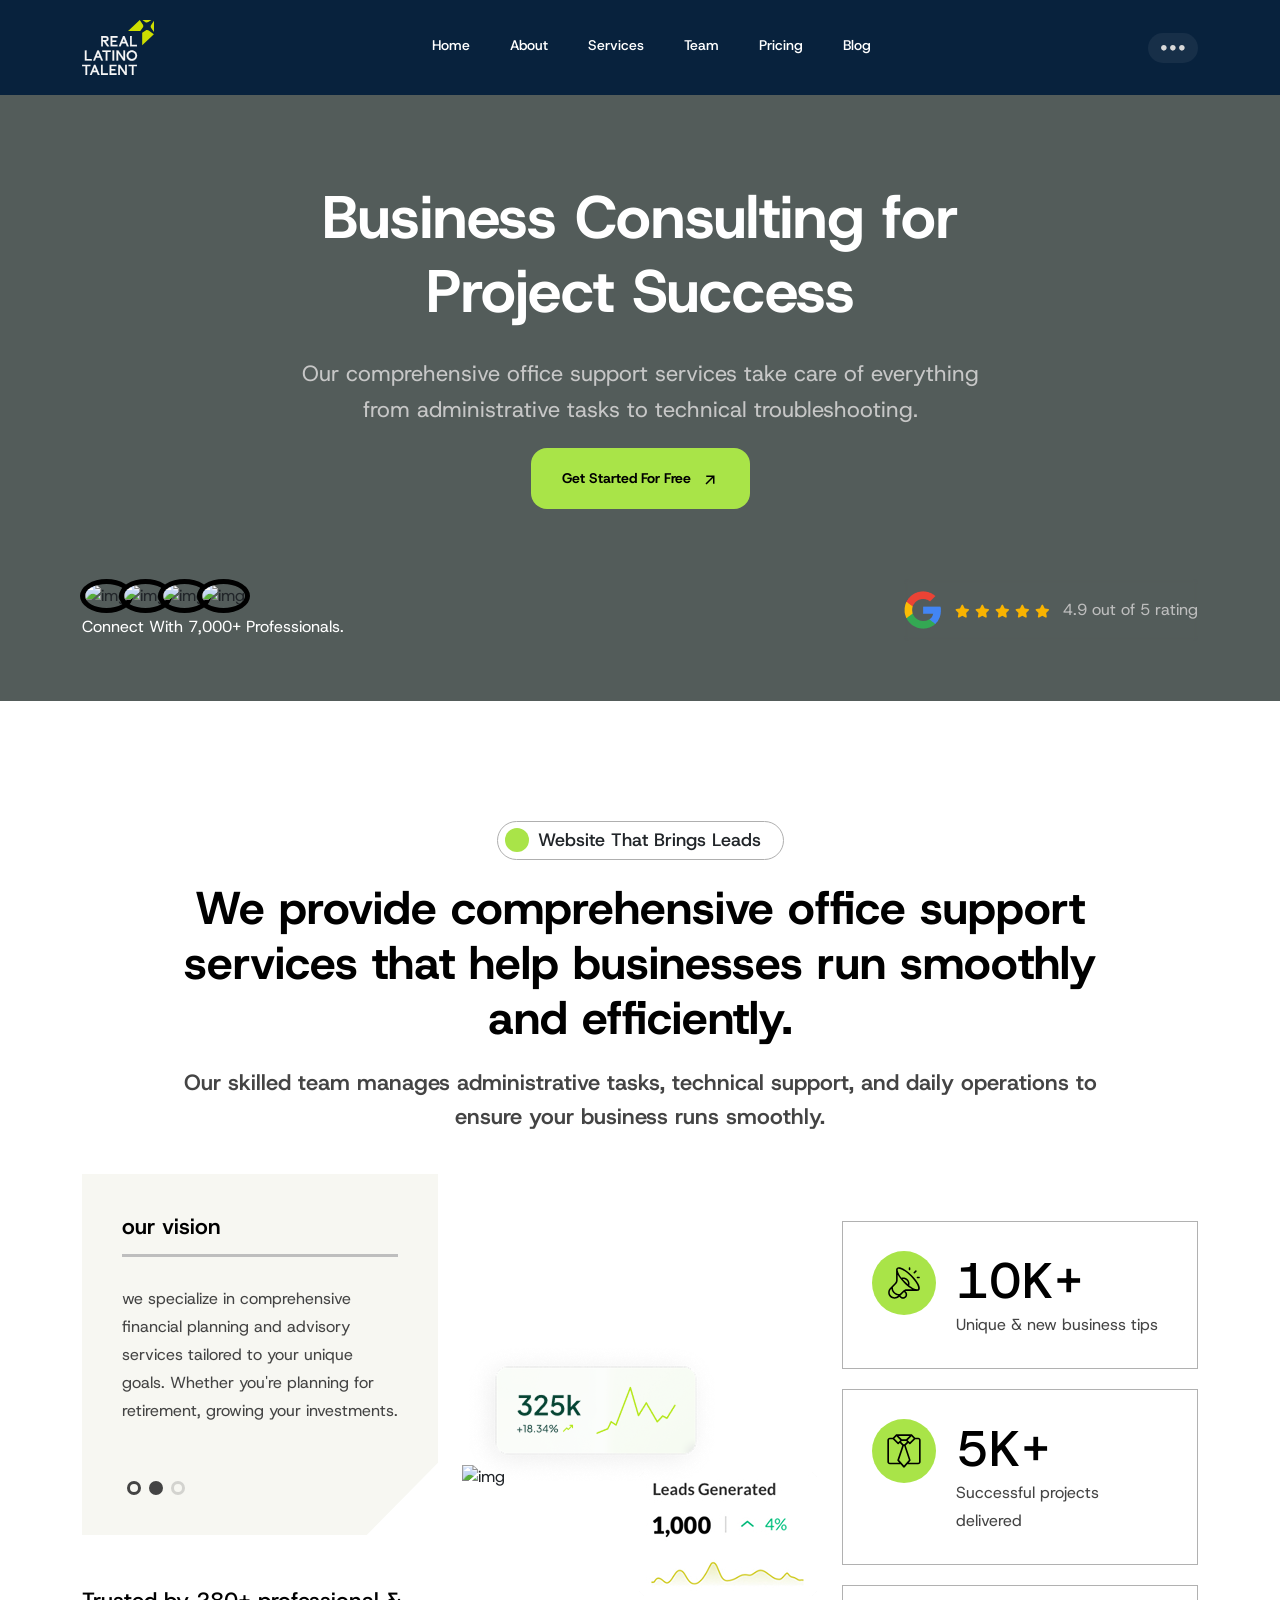
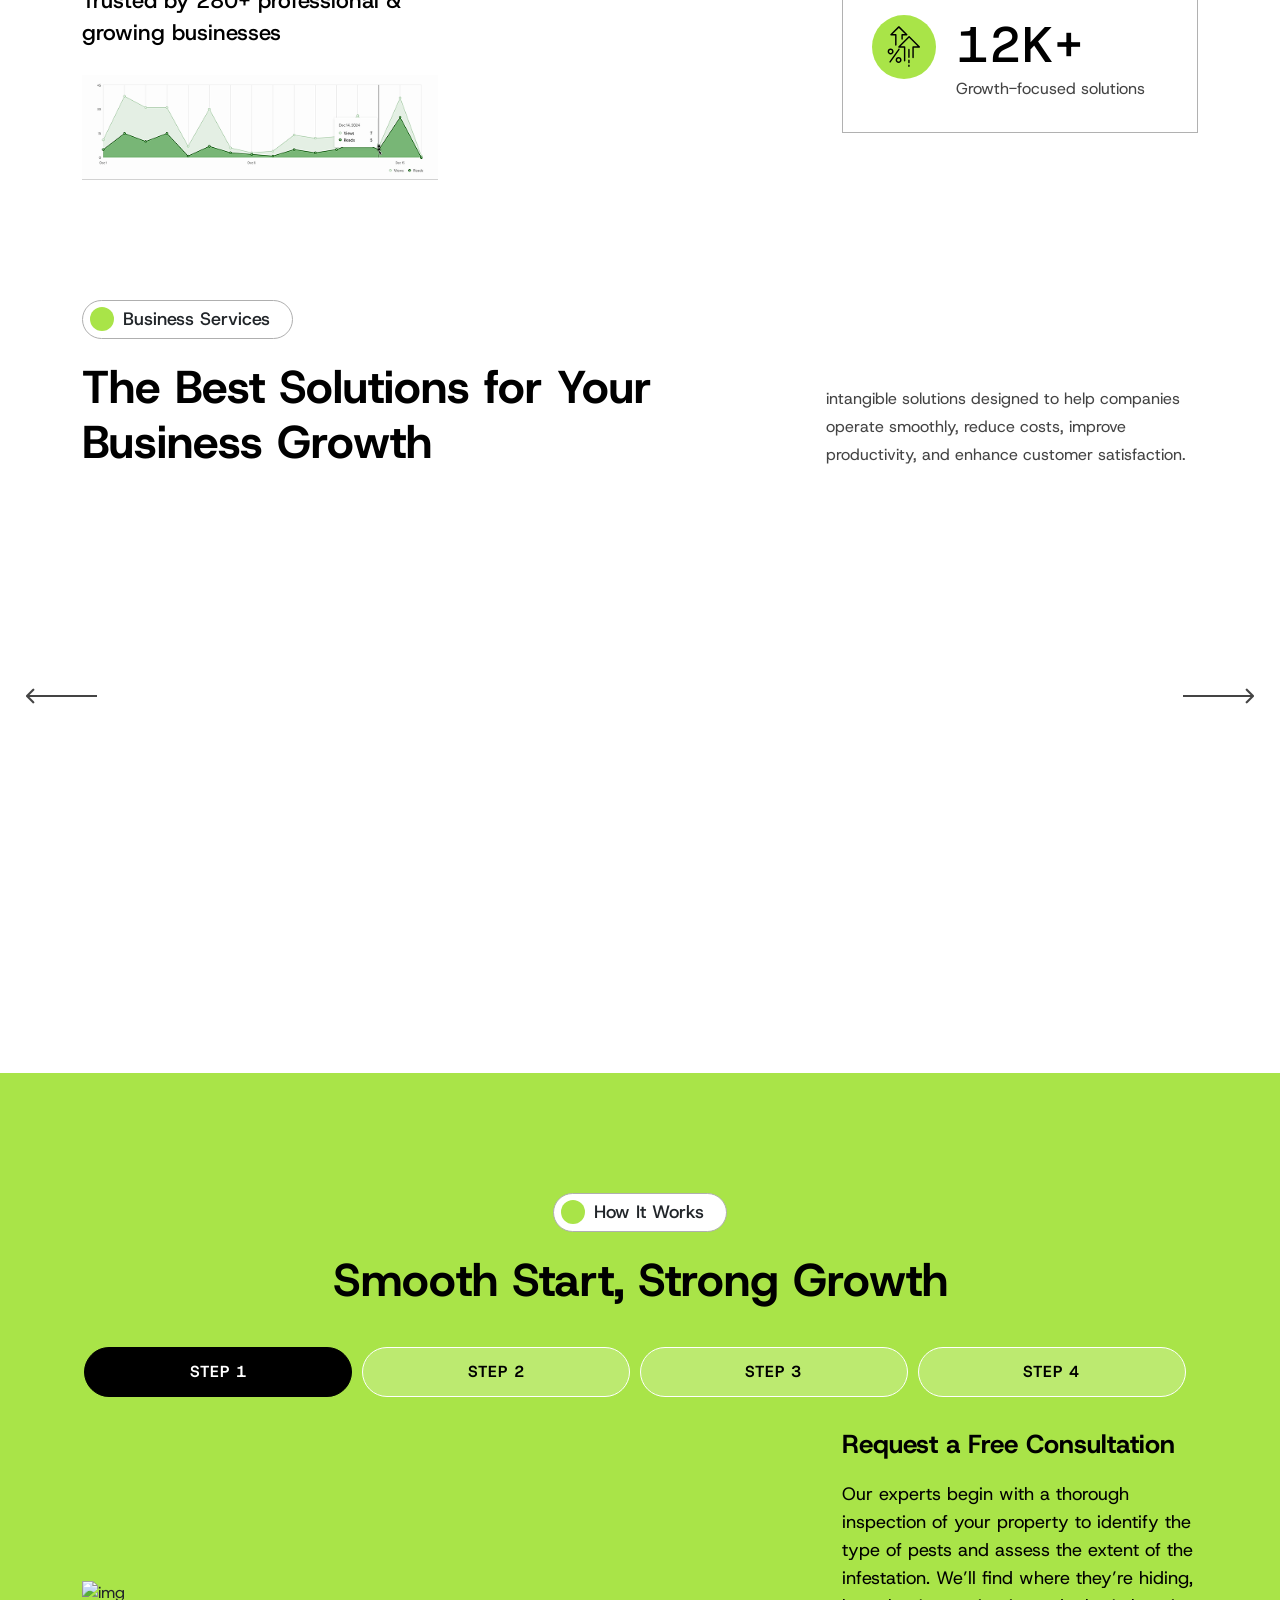
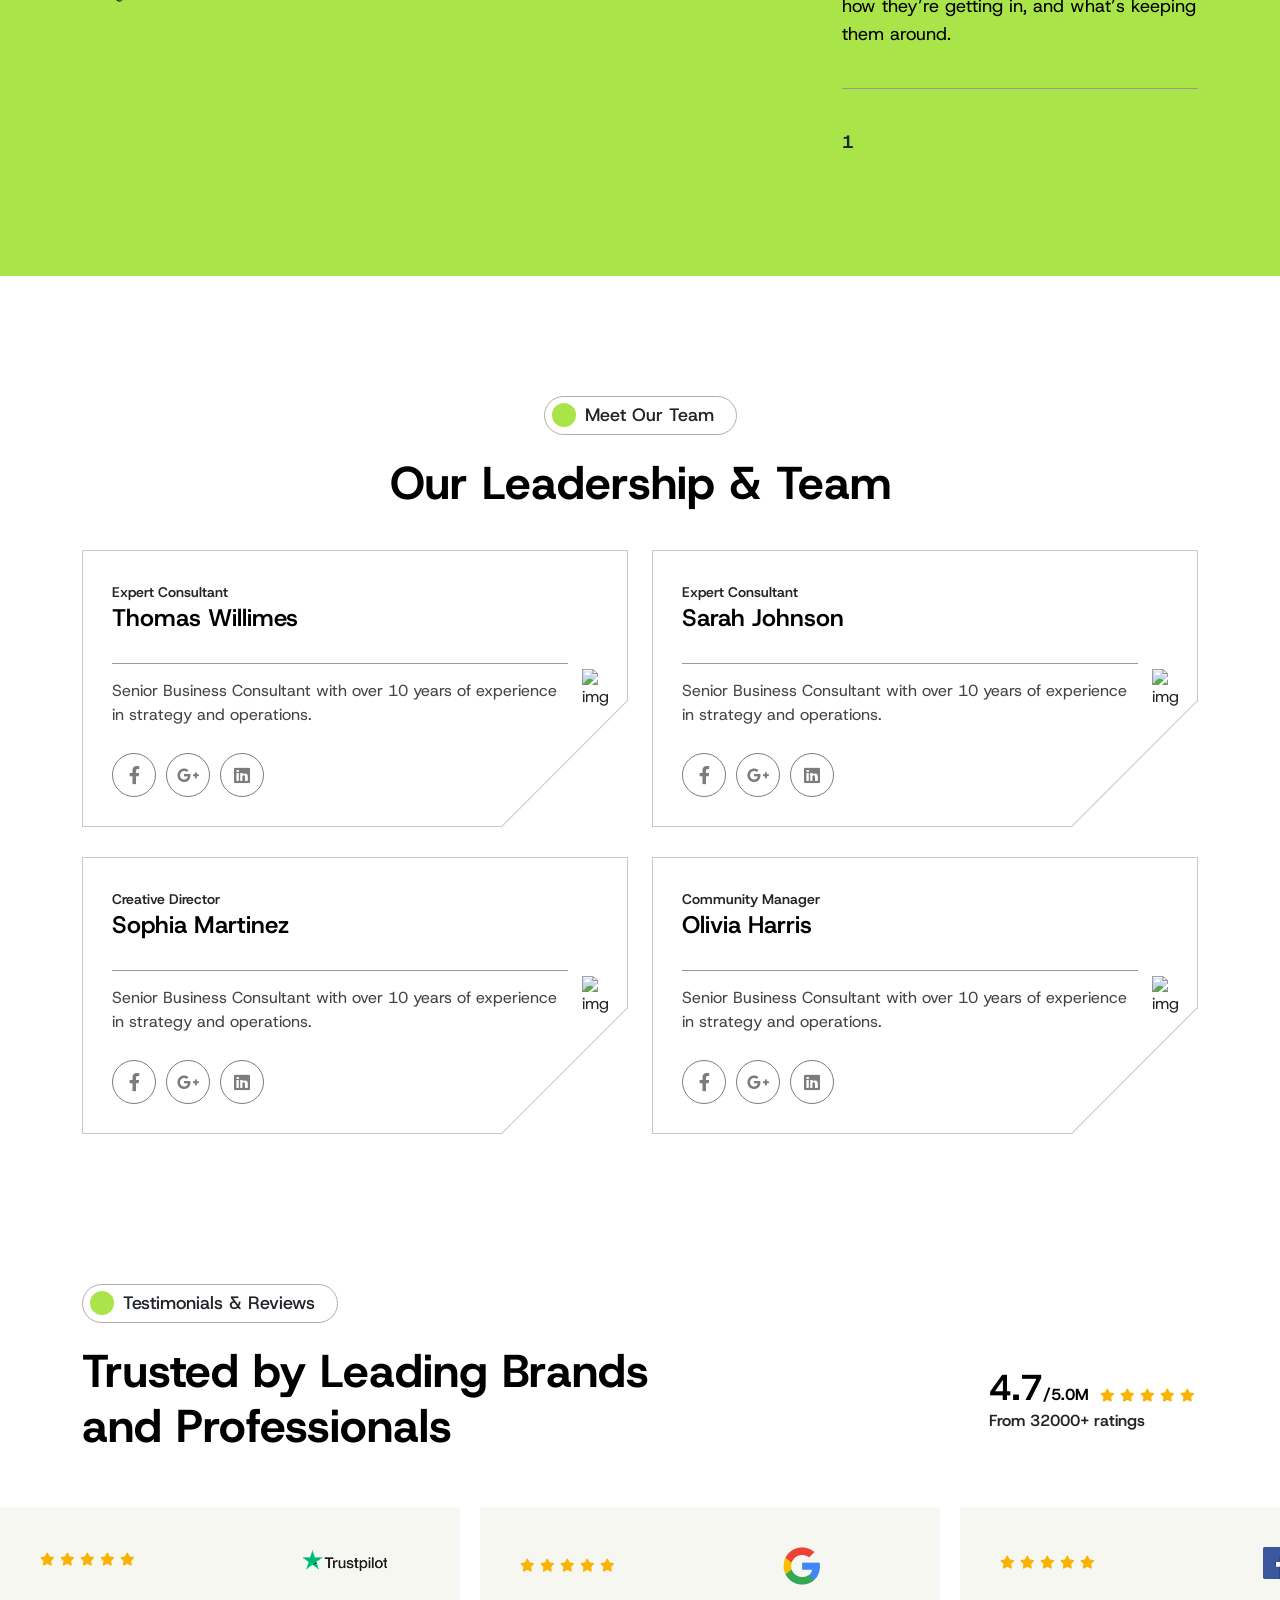
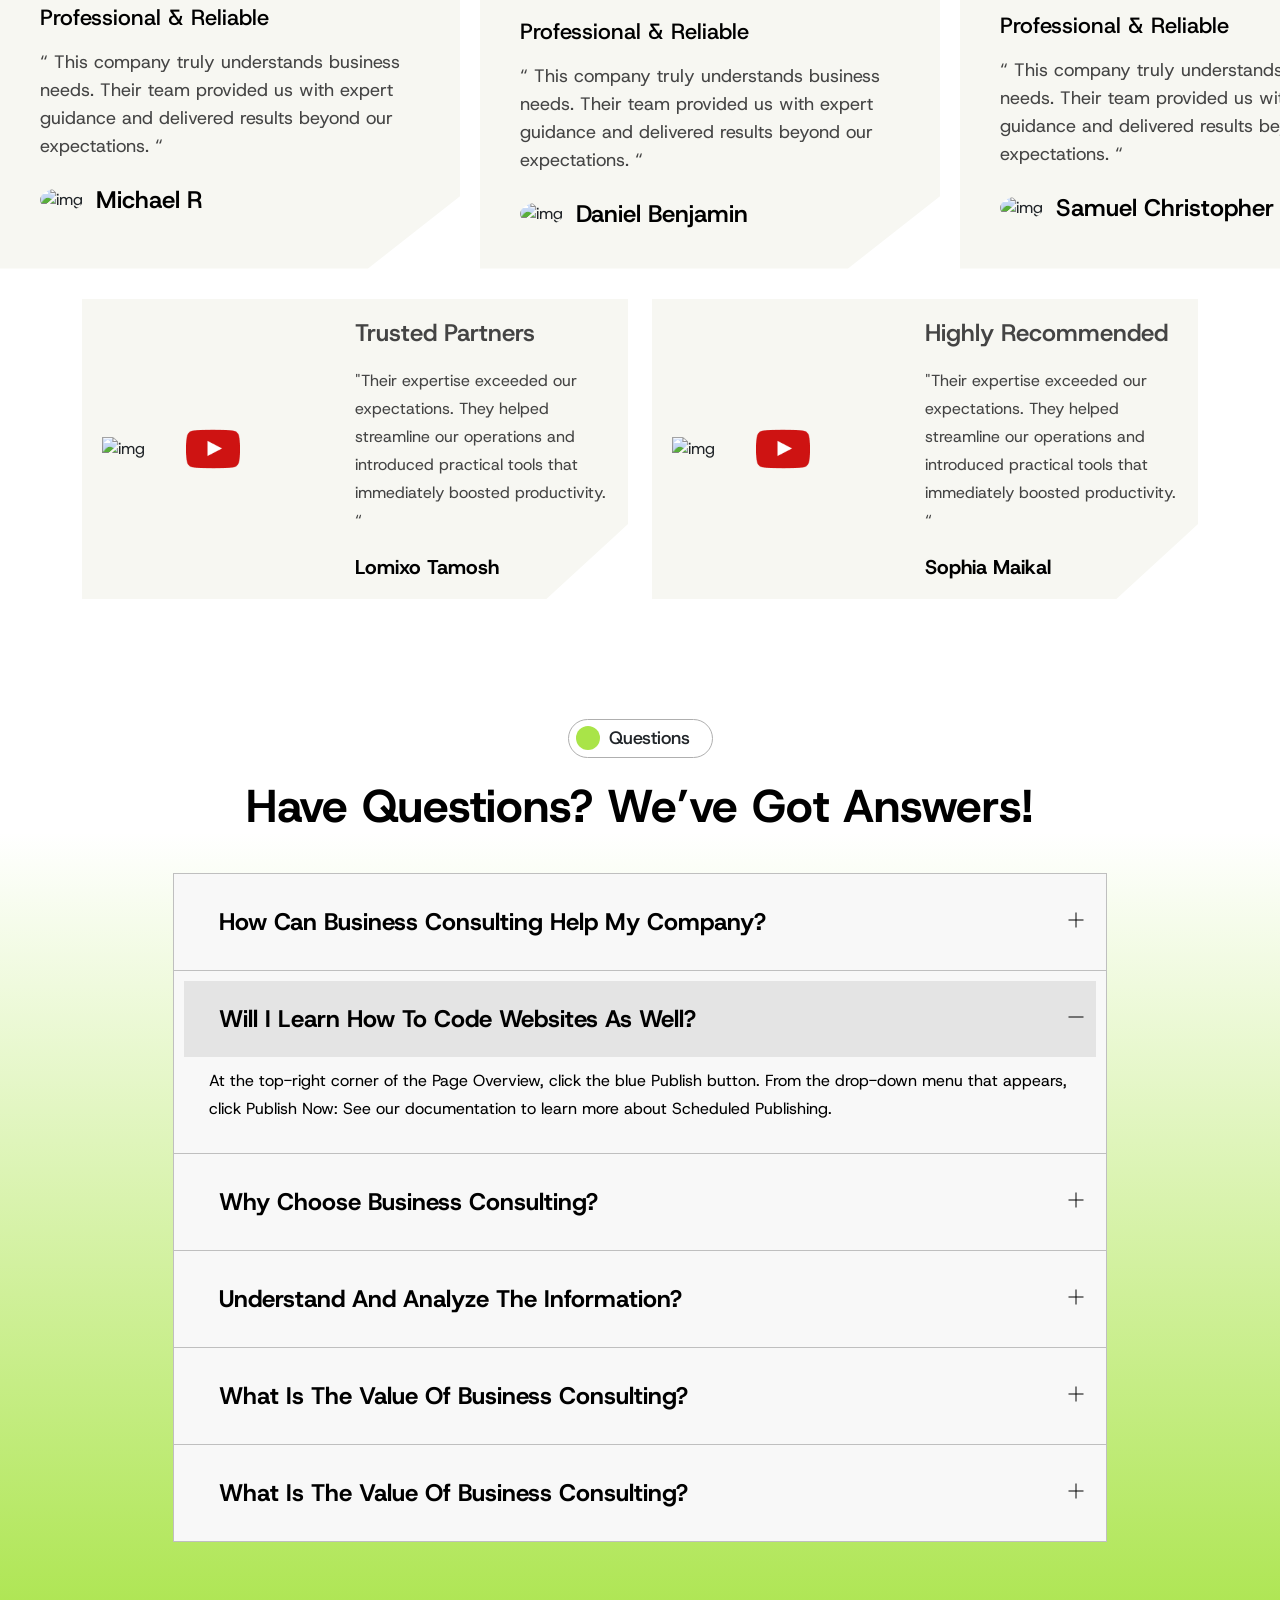
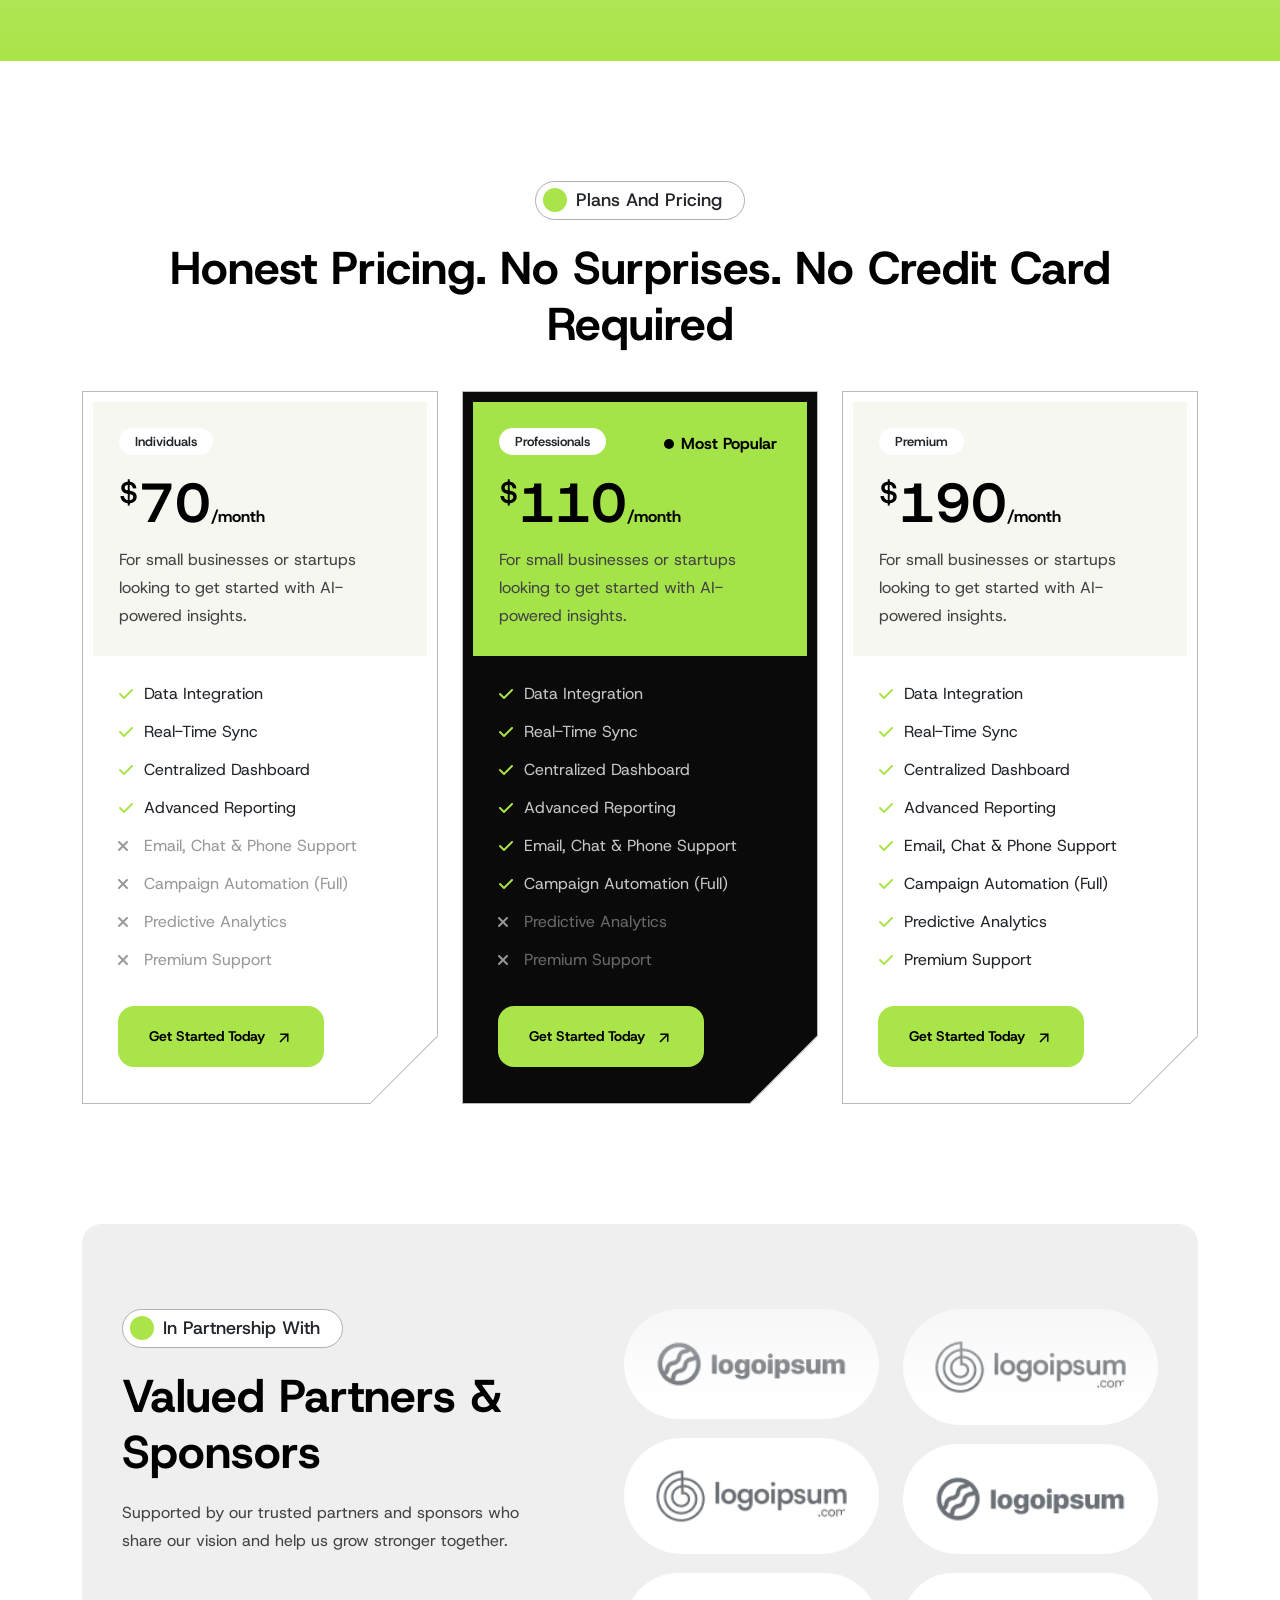
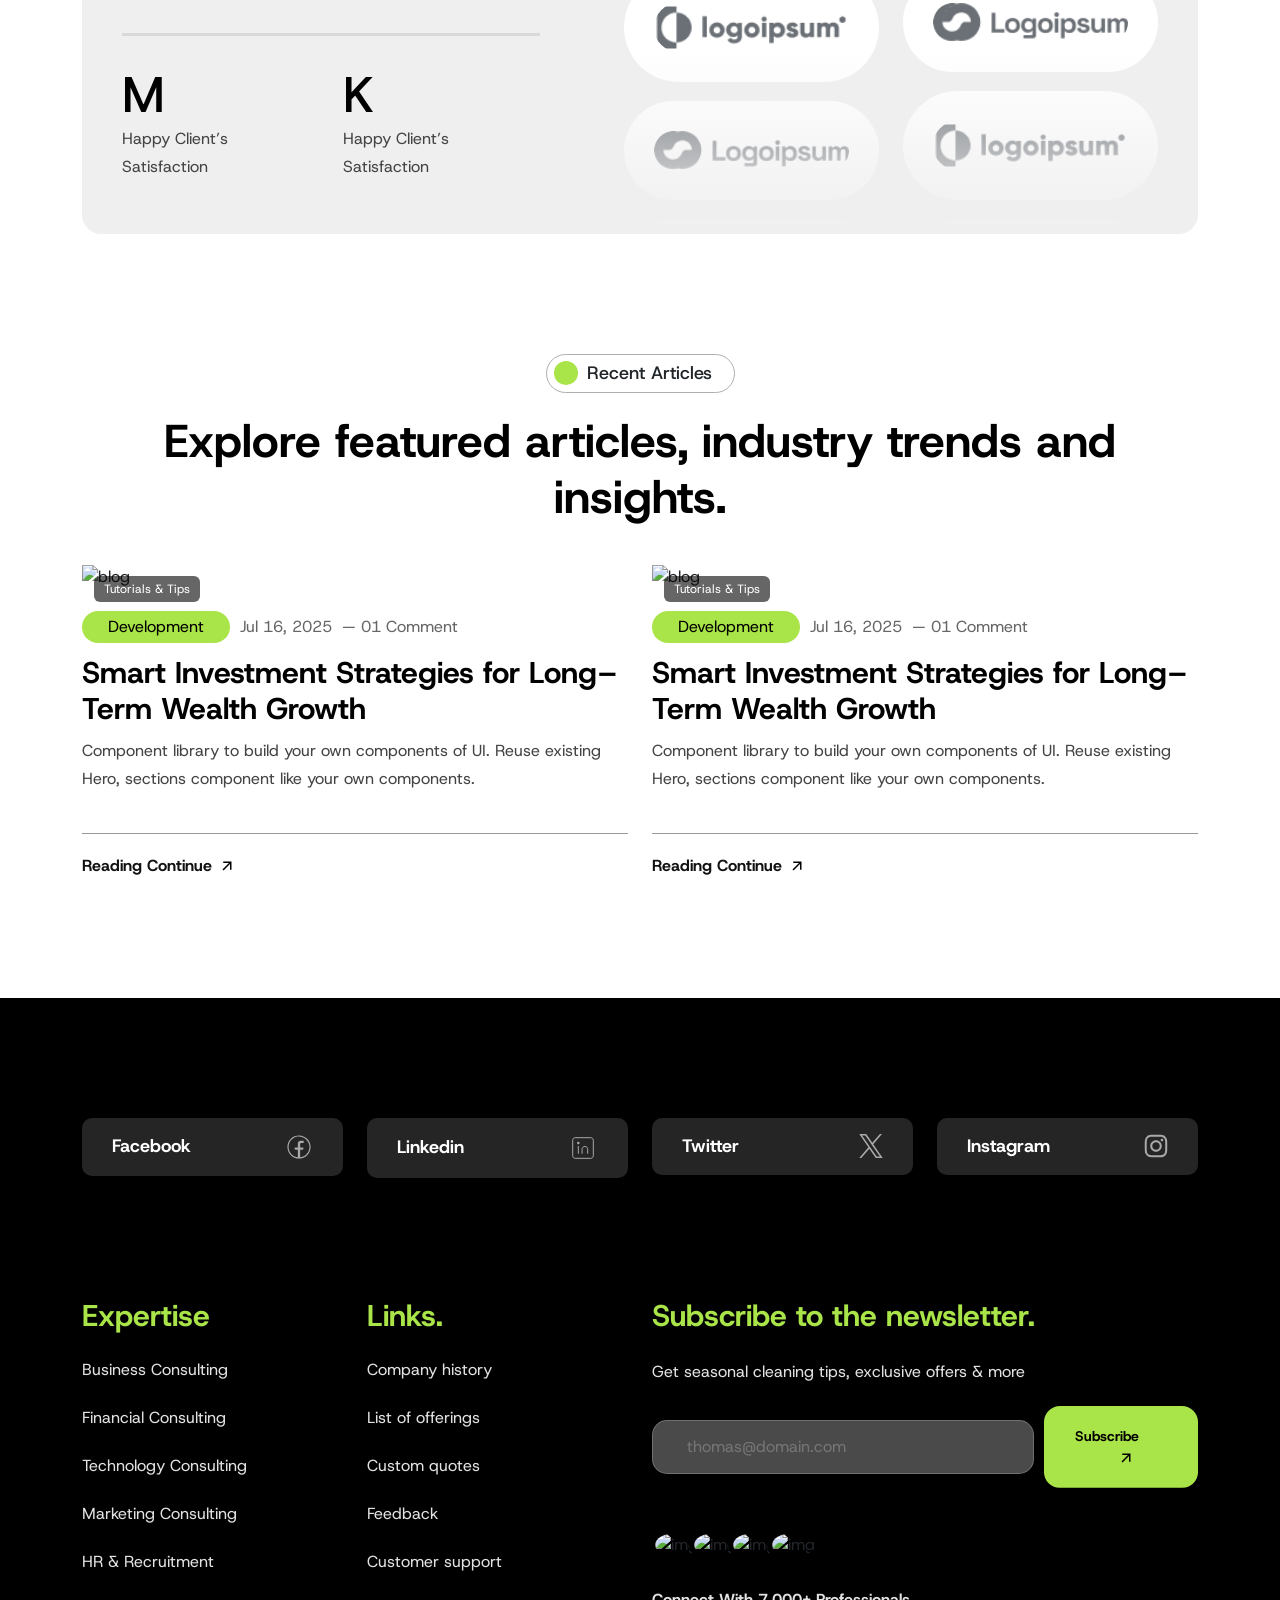
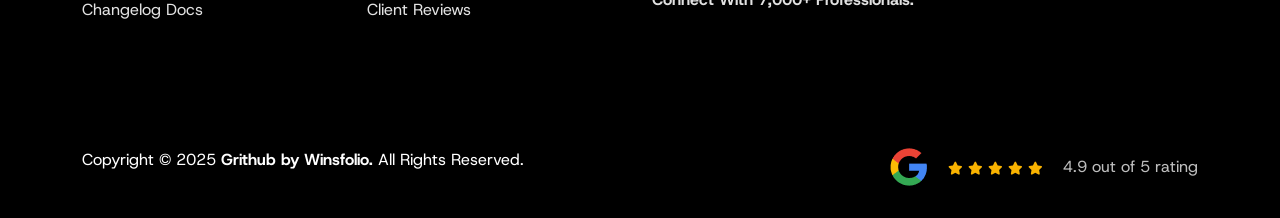
==== commit ef88693e: "feat: add new logo variations and update asset references across site pages" ====
--- a/main_files/click-trough.html
+++ b/main_files/click-trough.html
@@ -30,213 +30,261 @@
     <div class="top-bar">
       <div class="logo">
         <a href="business-consulting.html">
-          <img alt="logo" src="assets/img/logo.png">
+          <img alt="Real Latino Talent" src="assets/logos%20svg/2.%20Logos%20SVG/Logo%20Principal%202.svg" height="55">
         </a>
       </div>
       <nav class="navbar">
         <ul class="navbar-links">
-          <li>
-            <a href="#about">About RLT</a>
+          <li class="navbar-dropdown menu-item-children">
+            <a href="#">home</a>
+            <ul class="sub-menu">
+              <li><a href="business-consulting.html">business consulting</a></li>
+              <li><a href="project-consulting.html">project consulting</a></li>
+              <li><a href="insurance-consulting.html">insurance consulting</a></li>
+              <li><a href="financial-consulting.html">financial consulting</a></li>
+              <li><a href="click-trough.html">click trough</a></li>
+              <li><a href="subscribe.html">subscribe</a></li>
+              <li><a href="video.html">video</a></li>
+            </ul>
+          </li> 
+          <li class="navbar-dropdown">
+            <a href="#about"> About </a>
           </li>
-          <li>
-            <a href="#services">Our Difference</a>
+          <li class="navbar-dropdown">
+            <a href="#services">Services</a>
           </li>
-          <li>
-            <a href="#how-it-works">How It Works</a>
+          <li class="navbar-dropdown">
+            <a href="#team">Team</a>
           </li>
-          <li>
-            <a href="#roles">Roles We Cover</a>
+          <li class="navbar-dropdown">
+            <a href="#pricing">Pricing</a>
           </li>
-          <li>
-            <a href="#faq">FAQ</a>
+          <li class="navbar-dropdown">
+            <a href="#blog">blog</a>
           </li>
         </ul>
       </nav> 
       <div class="header-right">
-        <div class="login">
-          <a href="#contact" class="btn" style="padding: 12px 24px; margin-right: 15px;">
-            <span class="btn-wrap">
-              <span class="text-one">Book a Consultation</span>
-              <span class="text-two">Book a Consultation</span>
-            </span>
-          </a>
-        </div> 
+        <a href="#" class="union" id="show">
+          <svg width="24" height="6" viewBox="0 0 24 6" xmlns="http://www.w3.org/2000/svg">
+            <path d="M2.85938 0C4.41439 8.73645e-05 5.6748 1.2604 5.6748 2.81543C5.67474 4.3704 4.41435 5.63077 2.85938 5.63086C1.30433 5.63086 0.0440144 4.37046 0.0439453 2.81543C0.0439453 1.26034 1.30429 0 2.85938 0ZM11.8691 0C13.4242 0 14.6855 1.26034 14.6855 2.81543C14.6855 4.37046 13.4242 5.63086 11.8691 5.63086C10.3143 5.63065 9.05378 4.37033 9.05371 2.81543C9.05371 1.26047 10.3142 0.00021094 11.8691 0ZM20.8799 0C22.435 0 23.6953 1.26034 23.6953 2.81543C23.6952 4.37046 22.4349 5.63086 20.8799 5.63086C19.3249 5.63083 18.0645 4.37044 18.0645 2.81543C18.0645 1.26036 19.3248 3.00267e-05 20.8799 0Z" />
+          </svg> 
+        </a>
       </div>
     </div>
   </div>
 </header>
 <!-- header end --> 
-<section class="hero-split" style="display: flex; flex-wrap: wrap; width: 100%; min-height: 80vh;">
-  <!-- Left Side (Navy) -->
-  <div class="hero-left" style="flex: 1 1 60%; background-color: var(--rlt-navy); display: flex; flex-direction: column; justify-content: center; padding: 10% 8%; color: white; position: relative;">
-    <!-- Lime accent mark -->
-    <div style="position: absolute; left: 0; top: 35%; width: 18px; height: 110px; background-color: var(--rlt-lime);"></div>
+<section class="hero-section botton-section" style="background-image: url(https://placehold.co/1920x974);">
+  <div class="container">
+    <div class="row">
+      <div class="col-lg-12">
+        <div class="hero-text"> 
+          <h1>Business Consulting for Project Success</h1>
+          <p>Our comprehensive office support services take care of everything from administrative tasks to technical troubleshooting. </p>
+          <a href="#" class="btn">
+            <span class="btn-wrap">
+              <span class="text-one">Get Started for Free</span>
+              <span class="text-two">Get Started for Free</span>
+            </span>
+            <svg width="18" height="18" viewBox="0 0 18 18" fill="none" xmlns="http://www.w3.org/2000/svg">
+              <path d="M12.0029 7.0605L5.54768 13.5157L4.48718 12.4553L10.9417 6H5.25293V4.5H13.5029V12.75H12.0029V7.0605Z" fill="black"/>
+            </svg> 
+          </a>
+        </div> 
+        <div class="d-lg-flex">
+          <div class="review"> 
+            <ul>
+              <li><img src="https://placehold.co/56x56" alt="img"></li>
+              <li><img src="https://placehold.co/56x56" alt="img"></li>
+              <li><img src="https://placehold.co/56x56" alt="img"></li>
+              <li><img src="https://placehold.co/56x56" alt="img"></li> 
+            </ul>
+            <p>Connect With 7,000+ Professionals.</p>
+          </div>
+          <div class="goole-star two">  
+              <img src="assets/img/google-color.png" alt="img" class="arror">
+              <ul class="star">
+                <li><i class="fa-solid fa-star"></i></li>
+                <li><i class="fa-solid fa-star"></i></li>
+                <li><i class="fa-solid fa-star"></i></li>
+                <li><i class="fa-solid fa-star"></i></li>
+                <li><i class="fa-solid fa-star"></i></li>
+              </ul>
+              <span>4.9 out of 5 rating</span>  
+          </div>
+        </div> 
+      </div> 
+    </div>
+  </div> 
+</section> 
+ <section class="gap no-bottom">
+  <div class="container">
+    <div class="heading">
+      <span>Website that brings leads</span>
+      <h2>We provide comprehensive office support services that help businesses run smoothly and efficiently.</h2>
+      <p>Our skilled team manages administrative tasks, technical support, and daily operations to ensure your business runs smoothly.</p>
+    </div>
+    <div class="row align-items-center">
+      <div class="col-lg-4 col-md-6">
+        <div class="swiper our-mission-swiper">
+            <div class="swiper-wrapper">
+              <div class="swiper-slide">
+                <div class="our-mission">
+                  <h3>Our Mission</h3>
+                  <p>we specialize in comprehensive financial planning and advisory services tailored to your unique goals. Whether you're planning for retirement, growing your investments.</p>
+                </div>
+              </div>
+              <div class="swiper-slide">
+                <div class="our-mission">
+                  <h3>our vision</h3>
+                  <p>we specialize in comprehensive financial planning and advisory services tailored to your unique goals. Whether you're planning for retirement, growing your investments.</p>
+                </div>
+              </div>
+              <div class="swiper-slide">
+                <div class="our-mission">
+                  <h3>Our goals</h3>
+                  <p>we specialize in comprehensive financial planning and advisory services tailored to your unique goals. Whether you're planning for retirement, growing your investments.</p>
+                </div>
+              </div>
+          </div>
+          <div class="swiper-pagination"></div>
+        </div>
+        <div class="trusted">
+          <h3>Trusted by 280+ professional & growing businesses</h3>
+          <img src="assets/img/trusted.png" alt="img">
+        </div>
+      </div>
+      <div class="col-lg-4 col-md-6">
+        <div class="about-imgs">
+          <img src="https://placehold.co/411x773" alt="img">
+          <img src="assets/img/banner-icon.jpg" alt="img" class="banner-icon">
+          <img src="assets/img/groth.png" alt="img" class="groth">
+        </div>
+      </div>
+      <div class="col-lg-4 col-md-6">
+        <div class="count-text">
+            <div>
+            <i>
+              <svg width="32" height="32" viewBox="0 0 32 32" fill="none" xmlns="http://www.w3.org/2000/svg">
+                <path d="M21.5417 3.33329C21.7516 3.33329 21.953 3.24988 22.1015 3.10142C22.2499 2.95295 22.3333 2.75159 22.3333 2.54163V0.958293C22.3333 0.74833 22.2499 0.546966 22.1015 0.3985C21.953 0.250034 21.7516 0.166626 21.5417 0.166626C21.3317 0.166626 21.1303 0.250034 20.9819 0.3985C20.8334 0.546966 20.75 0.74833 20.75 0.958293V2.54163C20.75 2.75159 20.8334 2.95295 20.9819 3.10142C21.1303 3.24988 21.3317 3.33329 21.5417 3.33329Z" fill="black"/>
+                <path d="M29.4583 11.25H31.0416C31.2516 11.25 31.453 11.1666 31.6014 11.0181C31.7499 10.8696 31.8333 10.6683 31.8333 10.4583C31.8333 10.2483 31.7499 10.047 31.6014 9.8985C31.453 9.75003 31.2516 9.66663 31.0416 9.66663H29.4583C29.2483 9.66663 29.047 9.75003 28.8985 9.8985C28.75 10.047 28.6666 10.2483 28.6666 10.4583C28.6666 10.6683 28.75 10.8696 28.8985 11.0181C29.047 11.1666 29.2483 11.25 29.4583 11.25Z" fill="black"/>
+                <path d="M26.2916 6.4999C26.3955 6.50116 26.4984 6.48068 26.5938 6.43978C26.6893 6.39888 26.7751 6.33845 26.8458 6.2624L28.4291 4.67906C28.5019 4.60629 28.5596 4.51989 28.599 4.42481C28.6384 4.32973 28.6587 4.22781 28.6587 4.1249C28.6587 4.02198 28.6384 3.92007 28.599 3.82498C28.5596 3.7299 28.5019 3.6435 28.4291 3.57073C28.3564 3.49796 28.27 3.44023 28.1749 3.40084C28.0798 3.36146 27.9779 3.34119 27.875 3.34119C27.772 3.34119 27.6701 3.36146 27.575 3.40084C27.48 3.44023 27.3936 3.49796 27.3208 3.57073L25.7375 5.15406C25.6617 5.22514 25.6014 5.31098 25.5601 5.4063C25.5188 5.50161 25.4976 5.60437 25.4976 5.70823C25.4976 5.81209 25.5188 5.91485 25.5601 6.01016C25.6014 6.10548 25.6617 6.19132 25.7375 6.2624C25.8082 6.33845 25.894 6.39888 25.9894 6.43978C26.0849 6.48068 26.1878 6.50116 26.2916 6.4999Z" fill="black"/>
+                <path d="M23.8216 8.17827C21.2838 5.54727 18.3706 3.30632 15.1766 1.52827C12.1841 -0.0550608 9.98329 -0.260894 8.84329 0.910773C8.58634 1.17978 8.38654 1.49803 8.25592 1.84634C8.1253 2.19466 8.06658 2.56582 8.08329 2.93744V13.2449C8.06445 14.2773 7.65083 15.2632 6.92745 15.9999L2.05079 20.9241C1.45238 21.5134 0.977165 22.2159 0.652794 22.9906C0.328423 23.7653 0.161377 24.5967 0.161377 25.4366C0.161377 26.2765 0.328423 27.108 0.652794 27.8827C0.977165 28.6574 1.45238 29.3598 2.05079 29.9491C2.6401 30.5475 3.34254 31.0227 4.11724 31.3471C4.89194 31.6715 5.72342 31.8385 6.56329 31.8385C7.40315 31.8385 8.23463 31.6715 9.00933 31.3471C9.78403 31.0227 10.4865 30.5475 11.0758 29.9491L11.25 29.7908L12.0891 30.6141C12.4708 31.0031 12.9268 31.3115 13.43 31.5209C13.9332 31.7304 14.4733 31.8366 15.0183 31.8333C16.1172 31.8291 17.1699 31.3907 17.947 30.6136C18.7241 29.8366 19.1624 28.7839 19.1666 27.6849C19.1699 27.1399 19.0637 26.5998 18.8543 26.0966C18.6449 25.5935 18.3365 25.1375 17.9475 24.7558L17.3775 24.1699C17.8186 24.0068 18.2846 23.9211 18.755 23.9166H29.4583C29.5733 23.9129 29.6864 23.8859 29.7908 23.8374C30.2836 23.7606 30.7388 23.5275 31.0891 23.1724C32.2608 22.0166 32.0391 19.8158 30.4716 16.8391C28.6949 13.6396 26.4539 10.7209 23.8216 8.17827ZM9.93579 2.01911C10.1986 1.81991 10.5254 1.72412 10.8541 1.74994C12.1138 1.87152 13.3307 2.27174 14.4166 2.92161C17.4594 4.62793 20.2426 6.76063 22.6816 9.25494C25.1759 11.6939 27.3086 14.4771 29.015 17.5199C30.3766 20.1324 30.345 21.5891 29.9175 22.0324C29.79 22.1361 29.6431 22.2134 29.4854 22.2596C29.3277 22.3058 29.1624 22.3201 28.9991 22.3016C26.832 21.9626 24.7879 21.0741 23.0616 19.7208C22.4441 19.2933 21.8583 18.8499 21.2883 18.4066C21.4471 17.8934 21.5324 17.3604 21.5416 16.8233C21.5493 15.84 21.328 14.8685 20.8952 13.9856C20.4624 13.1028 19.8299 12.3328 19.0479 11.7367C18.266 11.1406 17.3559 10.7348 16.3899 10.5514C15.4239 10.368 14.4285 10.412 13.4825 10.6799C13.055 10.1099 12.6116 9.52411 12.1841 8.90661C10.8486 7.16475 9.98183 5.10962 9.66662 2.93744C9.64814 2.77416 9.66242 2.60883 9.70864 2.45114C9.75486 2.29345 9.83208 2.14657 9.93579 2.01911ZM19.9741 17.3141C19.0241 16.5224 18.1058 15.7308 17.2033 14.7966C16.3008 13.8624 15.4775 12.9758 14.6858 12.0258C15.3569 11.9423 16.0381 12.0032 16.6839 12.2042C17.3296 12.4053 17.925 12.7419 18.4301 13.1916C18.9352 13.6413 19.3385 14.1937 19.613 14.8118C19.8875 15.4299 20.0268 16.0995 20.0216 16.7758C20.0216 16.9816 19.99 17.1399 19.9741 17.3141ZM3.15912 28.8408C2.70428 28.3982 2.34275 27.8689 2.09589 27.2842C1.84903 26.6995 1.72185 26.0713 1.72185 25.4366C1.72185 24.8019 1.84903 24.1737 2.09589 23.589C2.34275 23.0043 2.70428 22.4751 3.15912 22.0324L3.42829 21.7633C3.65688 23.4887 4.44772 25.0907 5.67845 26.3214C6.90917 27.5522 8.51119 28.343 10.2366 28.5716L9.96745 28.8408C9.05102 29.7176 7.83161 30.207 6.56329 30.207C5.29496 30.207 4.07555 29.7176 3.15912 28.8408ZM16.8391 25.8641C17.3149 26.3509 17.5819 27.0042 17.5833 27.6849C17.5836 28.366 17.3164 29.0199 16.8391 29.5058C16.3442 29.9654 15.6937 30.2208 15.0183 30.2208C14.3428 30.2208 13.6924 29.9654 13.1975 29.5058L12.3741 28.6666L16 25.0724L16.8391 25.8641ZM18.755 22.3333C18.0305 22.3238 17.3115 22.459 16.64 22.7309C15.9685 23.0027 15.3579 23.4059 14.8441 23.9166L11.7408 27.0833H11.25C9.57025 27.0833 7.95934 26.416 6.77161 25.2283C5.58388 24.0406 4.91662 22.4296 4.91662 20.7499C4.90816 20.5864 4.90816 20.4226 4.91662 20.2591L8.08329 17.0924C8.59118 16.5765 8.99243 15.9656 9.26411 15.2946C9.53579 14.6235 9.67256 13.9055 9.66662 13.1816V7.68744C10.0783 8.43161 10.5216 9.14411 10.9491 9.76161C11.5666 10.6799 12.2 11.5191 12.8491 12.3108C13.8671 13.5651 14.9505 14.7648 16.095 15.9049C17.2508 17.0608 18.4541 18.1533 19.6733 19.1508C20.4808 19.7999 21.2566 20.4174 22.2383 21.0508C22.8558 21.4783 23.5683 21.9216 24.3125 22.3333H18.755Z" fill="black"/>
+                </svg>
+                </i>
+                </div>
+          <div>
+            <h2 data-max="25"><span>K+</span></h2>
+            <p>Unique & new business tips</p> 
+          </div>
+        </div>
+        <div class="count-text">
+          <div>
+            <i>
+              <svg width="34" height="34" viewBox="0 0 34 34" fill="none" xmlns="http://www.w3.org/2000/svg">
+                  <path d="M31.1667 3.66672H28.1834L25.0834 0.583383C25.0226 0.474343 24.9294 0.386953 24.8167 0.333383C24.7125 0.309771 24.6043 0.309771 24.5 0.333383H9.50004C9.39581 0.309771 9.28761 0.309771 9.18337 0.333383C9.07937 0.368917 8.98713 0.432335 8.91671 0.516716L5.81671 3.66672H2.83337C2.17033 3.66672 1.53445 3.93011 1.06561 4.39895C0.596766 4.86779 0.333374 5.50367 0.333374 6.16672V27.8334C0.333374 28.4964 0.596766 29.1323 1.06561 29.6011C1.53445 30.07 2.17033 30.3334 2.83337 30.3334H13.6667L16.3334 33.3834C16.4131 33.4724 16.5107 33.5437 16.6198 33.5925C16.729 33.6413 16.8472 33.6665 16.9667 33.6665C17.0862 33.6665 17.2044 33.6413 17.3136 33.5925C17.4227 33.5437 17.5203 33.4724 17.6 33.3834L20.3334 30.3334H31.1667C31.8297 30.3334 32.4656 30.07 32.9345 29.6011C33.4033 29.1323 33.6667 28.4964 33.6667 27.8334V6.16672C33.6667 5.50367 33.4033 4.86779 32.9345 4.39895C32.4656 3.93011 31.8297 3.66672 31.1667 3.66672ZM17.4834 10.3334H16.5167L14.0167 7.83338L14.85 7.00005H19.15L19.9834 7.83338L17.4834 10.3334ZM19.15 5.33338H14.85L11.5167 2.00005H22.4834L19.15 5.33338ZM20.6834 6.16672L24.5 2.35005L26.65 4.50005L22.8334 8.31672L20.6834 6.16672ZM9.50004 2.35005L13.3167 6.16672L11.1667 8.31672L7.35004 4.50005L9.50004 2.35005ZM2.83337 28.6667C2.61236 28.6667 2.4004 28.5789 2.24412 28.4226C2.08784 28.2664 2.00004 28.0544 2.00004 27.8334V6.16672C2.00004 5.9457 2.08784 5.73374 2.24412 5.57746C2.4004 5.42118 2.61236 5.33338 2.83337 5.33338H5.81671L10.5834 10.0834C10.6582 10.1631 10.7486 10.2266 10.8489 10.2701C10.9492 10.3135 11.0574 10.3359 11.1667 10.3359C11.276 10.3359 11.3842 10.3135 11.4845 10.2701C11.5849 10.2266 11.6752 10.1631 11.75 10.0834L12.8334 9.01672L15.2167 11.4L10.3334 25.9C10.2865 26.0376 10.2756 26.185 10.3019 26.3279C10.3281 26.4709 10.3906 26.6048 10.4834 26.7167L12.15 28.6667H2.83337ZM17 31.5667L12.1 25.9834L16.7667 12H17.2334L21.9 25.9834L17 31.5667ZM32 27.8334C32 28.0544 31.9122 28.2664 31.756 28.4226C31.5997 28.5789 31.3877 28.6667 31.1667 28.6667H21.75L23.4167 26.7167C23.5095 26.6048 23.572 26.4709 23.5982 26.3279C23.6245 26.185 23.6136 26.0376 23.5667 25.9L18.7334 11.4L21.1667 9.01672L22.25 10.0834C22.3249 10.1631 22.4152 10.2266 22.5155 10.2701C22.6159 10.3135 22.724 10.3359 22.8334 10.3359C22.9427 10.3359 23.0509 10.3135 23.1512 10.2701C23.2515 10.2266 23.3419 10.1631 23.4167 10.0834L28.1834 5.33338H31.1667C31.3877 5.33338 31.5997 5.42118 31.756 5.57746C31.9122 5.73374 32 5.9457 32 6.16672V27.8334Z" fill="black"/>
+                  </svg>
 
-    <div style="padding-left: 20px;">
-      <h1 style="color: var(--rlt-white); font-size: clamp(2.5rem, 3.5vw, 4rem); font-weight: 800; line-height: 1.15; margin-bottom: 24px; max-width: 800px;">Build and manage high-performing remote teams with top LATAM talent</h1>
-      <p style="color: rgba(255,255,255,0.9); font-size: 1.15rem; max-width: 650px; margin-bottom: 3.5rem; line-height: 1.6;">We help U.S. SMBs hire, support, and retain bilingual professionals from Latin America — with ongoing management beyond recruitment.</p>
-      
-      <div class="d-flex align-items-center flex-wrap" style="gap: 1.5rem;">
-        <a href="#hire" class="btn" style="background: var(--rlt-lime); color: var(--rlt-navy); border: none; font-weight: 700; padding: 15px 35px; border-radius: 0;">
-          <span class="btn-wrap">
-            <span class="text-one" style="color: var(--rlt-navy);">Hire Talent</span>
-            <span class="text-two" style="color: var(--rlt-navy);">Hire Talent</span>
-          </span>
-        </a>
-        <a href="#contact" class="btn" style="background: transparent; color: var(--rlt-white); border: 2px solid var(--rlt-white); padding: 13px 35px; border-radius: 0;">
-          <span class="btn-wrap">
-            <span class="text-one" style="color: var(--rlt-white);">Book a Call</span>
-            <span class="text-two" style="color: var(--rlt-lime);">Book a Call</span>
-          </span>
-        </a>
+                </i>
+                </div>
+          <div>
+            <h2 data-max="14"><span>K+</span></h2>
+            <p>Successful projects delivered</p> 
+          </div>  
+        </div>
+        <div class="count-text">
+          <div>
+            <i>
+              <svg width="34" height="41" viewBox="0 0 34 41" fill="none" xmlns="http://www.w3.org/2000/svg">
+                <path fill-rule="evenodd" clip-rule="evenodd" d="M11.359 0.366767C11.6397 0.0860775 12.0948 0.0860775 12.3755 0.366767L20.2817 8.27302C20.4873 8.47858 20.5488 8.78772 20.4375 9.05631C20.3263 9.32488 20.0642 9.5 19.7735 9.5H15.8204V13.0937C15.8204 13.4907 15.4986 13.8125 15.1016 13.8125C14.7047 13.8125 14.3829 13.4907 14.3829 13.0937V8.78125C14.3829 8.38428 14.7047 8.0625 15.1016 8.0625H18.0383L11.8672 1.89146L5.69623 8.0625H8.81255C9.20952 8.0625 9.5313 8.38428 9.5313 8.78125V19.0234C9.5313 19.4204 9.20952 19.7422 8.81255 19.7422C8.41562 19.7422 8.0938 19.4204 8.0938 19.0234V9.5H3.96099C3.67029 9.5 3.4082 9.32488 3.29697 9.05631C3.18571 8.78772 3.2472 8.47858 3.45276 8.27302L11.359 0.366767ZM22.1094 10.0391C22.3001 10.0391 22.4829 10.1148 22.6177 10.2496L32.8598 20.4918C33.0653 20.6973 33.1268 21.0065 33.0157 21.2751C32.9043 21.5436 32.6423 21.7187 32.3516 21.7187H26.7813V31.6016C26.7813 31.9985 26.4595 32.3203 26.0626 32.3203C25.6656 32.3203 25.3438 31.9985 25.3438 31.6016V21C25.3438 20.603 25.6656 20.2812 26.0626 20.2812H30.6166L22.1094 11.7743L13.6025 20.2812H17.6172C18.0142 20.2812 18.336 20.603 18.336 21V34.6562C18.336 35.0534 18.0142 35.375 17.6172 35.375C17.2203 35.375 16.8985 35.0534 16.8985 34.6562V21.7187H11.8672C11.5765 21.7187 11.3145 21.5436 11.2032 21.2751C11.092 21.0065 11.1534 20.6973 11.359 20.4918L21.6012 10.2496C21.736 10.1148 21.9188 10.0391 22.1094 10.0391ZM3.60201 23.9851C2.75662 23.9851 2.07129 24.6704 2.07129 25.5158C2.07129 26.3612 2.75662 27.0466 3.60201 27.0466C4.44744 27.0466 5.13277 26.3612 5.13277 25.5158C5.13277 24.6704 4.44744 23.9851 3.60201 23.9851ZM0.633789 25.5158C0.633789 23.8765 1.96272 22.5476 3.60201 22.5476C5.24134 22.5476 6.57027 23.8765 6.57027 25.5158C6.57027 27.1552 5.24134 28.4841 3.60201 28.4841C1.96272 28.4841 0.633789 27.1552 0.633789 25.5158ZM12.3962 22.7446C12.7201 22.974 12.7968 23.4226 12.5675 23.7466L3.65606 36.3338C3.42671 36.658 2.97814 36.7345 2.65416 36.5052C2.33018 36.276 2.25346 35.8275 2.48285 35.5033L11.3942 22.9159C11.6236 22.592 12.0722 22.5153 12.3962 22.7446ZM21.9297 22.7969C22.3267 22.7969 22.6485 23.1187 22.6485 23.5156V31.2422C22.6485 31.6392 22.3267 31.9609 21.9297 31.9609C21.5328 31.9609 21.211 31.6392 21.211 31.2422V23.5156C21.211 23.1187 21.5328 22.7969 21.9297 22.7969ZM11.5956 32.468C10.7502 32.468 10.0649 33.1533 10.0649 33.9986C10.0649 34.8442 10.7502 35.5295 11.5956 35.5295C12.441 35.5295 13.1263 34.8442 13.1263 33.9986C13.1263 33.1533 12.441 32.468 11.5956 32.468ZM8.62737 33.9986C8.62737 32.3594 9.95626 31.0305 11.5956 31.0305C13.2349 31.0305 14.5638 32.3594 14.5638 33.9986C14.5638 35.6381 13.2349 36.967 11.5956 36.967C9.95626 36.967 8.62737 35.6381 8.62737 33.9986ZM21.9297 33.3984C22.3267 33.3984 22.6485 33.7202 22.6485 34.1172V36.6328C22.6485 37.0299 22.3267 37.3516 21.9297 37.3516C21.5328 37.3516 21.211 37.0299 21.211 36.6328V34.1172C21.211 33.7202 21.5328 33.3984 21.9297 33.3984ZM21.9297 38.4297C22.3267 38.4297 22.6485 38.7513 22.6485 39.1484V40.2266C22.6485 40.6237 22.3267 40.9453 21.9297 40.9453C21.5328 40.9453 21.211 40.6237 21.211 40.2266V39.1484C21.211 38.7513 21.5328 38.4297 21.9297 38.4297Z" fill="black"/>
+                </svg>
+              </i>
+              </div>
+          <div>
+            <h2 data-max="31"><span>K+</span></h2>
+            <p>Growth-focused solutions</p> 
+          </div>
+        </div>
       </div>
     </div>
   </div>
-
-  <!-- Right Side (Blue + Triangle) -->
-  <div class="hero-right" style="flex: 1 1 40%; background-color: #0055B8; display: flex; align-items: center; justify-content: center; min-height: 300px; position: relative;">
-    <!-- Lime Triangle pointing left -->
-    <div style="width: 0; height: 0; border-top: 80px solid transparent; border-bottom: 80px solid transparent; border-right: 120px solid var(--rlt-lime);"></div>
-  </div>
-</section>
-
-<!-- Trust Bar (Full width underneath) -->
-<div class="trust-value-bar" style="background-color: var(--rlt-navy); padding: 1.5rem 0; border-top: 4px solid var(--rlt-lime);">
-  <div class="container d-flex flex-column flex-xl-row align-items-center justify-content-between" style="gap: 1.5rem;">
-    <!-- Trust text from slide -->
-    <div style="color: var(--rlt-white); font-weight: 800; font-size: 0.9rem; text-transform: uppercase; letter-spacing: 0.1em; display: flex; align-items: center; gap: 1rem; white-space: nowrap; flex-shrink: 0;">
-      <svg width="18" height="18" viewBox="0 0 24 24" fill="none" stroke="var(--rlt-lime)" stroke-width="2.5" stroke-linecap="round" stroke-linejoin="round"><path d="M22 11.08V12a10 10 0 1 1-5.93-9.14"></path><polyline points="22 4 12 14.01 9 11.01"></polyline></svg>
-      Trusted by growing U.S. businesses
-      <span class="d-none d-xl-inline-block" style="width: 2px; height: 16px; background-color: rgba(255,255,255,0.2); margin-left: 0.5rem;"></span>
-    </div>
-    
-    <!-- MD Defined Copy -->
-    <ul class="d-flex flex-wrap justify-content-center justify-content-xl-end align-items-center w-100" style="list-style: none; padding: 0; margin: 0; color: rgba(255,255,255,0.6); font-weight: 600; font-size: 0.85rem; gap: 1.5rem; text-align: center;">
-      <li>Bilingual LATAM Professionals</li>
-      <li style="display: flex; align-items: center; gap: 6px; color: var(--rlt-white); font-weight: 800; background: rgba(255,255,255,0.05); padding: 4px 12px; border-radius: 4px; border-left: 2px solid var(--rlt-lime);">Ongoing Team Support</li>
-      <li>U.S. Time Zone Alignment</li>
-      <li>Curated Talent Matching</li>
-      <li>Active Candidate Pipeline</li>
-    </ul>
-  </div>
-</div>
-
-<section class="problem-section" style="padding: 120px 0; background-color: #F8F9FA;">
+</section>  
+<section id="services" class="gap">
   <div class="container">
-    <div class="row align-items-start">
-      <!-- Left Column: Header -->
-      <div class="col-lg-5 col-md-12 mb-5 mb-lg-0">
-        <div style="position: sticky; top: 120px;">
-          <h2 style="font-size: clamp(2.5rem, 4vw, 3.5rem); font-weight: 900; color: var(--rlt-navy); line-height: 1.1; margin-bottom: 1.5rem; letter-spacing: -0.02em;">
-            Hiring remotely is hard.<br>
-            <span style="color: #6C757D;">Managing remotely is harder.</span>
-          </h2>
-          <p style="font-size: 1.125rem; color: #495057; line-height: 1.7; max-width: 90%;">
-            Many growing businesses struggle not only with finding reliable talent, but also with communication, accountability, and long-term team stability.
-          </p>
-        </div>
-      </div>
-
-      <!-- Right Column: 3 Stacked Pain Cards -->
-      <div class="col-lg-6 offset-lg-1 col-md-12">
-        <div class="d-flex flex-column" style="gap: 1.5rem;">
-          
-          <!-- Card 1 -->
-          <div style="background: #FFFFFF; padding: 2.5rem; border-radius: 12px; border: 1px solid rgba(0,0,0,0.08); border-top: 5px solid var(--rlt-lime); box-shadow: 0 4px 20px rgba(0,0,0,0.02);">
-            <div class="d-flex align-items-start" style="gap: 1.5rem;">
-              <div style="flex-shrink: 0; width: 48px; height: 48px; border-radius: 50%; background: #F1F3F5; display: flex; align-items: center; justify-content: center; color: #ADB5BD;">
-                <svg width="24" height="24" viewBox="0 0 24 24" fill="none" stroke="currentColor" stroke-width="2"><circle cx="12" cy="12" r="10"></circle><polyline points="12 6 12 12 16 14"></polyline></svg>
-              </div>
-              <div>
-                <h3 style="font-size: 1.25rem; color: var(--rlt-navy); font-weight: 700; margin-bottom: 0.75rem;">Recruiting Takes Time</h3>
-                <p style="color: #6C757D; margin: 0; font-size: 1rem; line-height: 1.6;">Sourcing qualified candidates takes weeks you don't have — and pulls you away from running your business.</p>
-              </div>
-            </div>
-          </div>
-
-          <!-- Card 2 -->
-          <div style="background: #FFFFFF; padding: 2.5rem; border-radius: 12px; border: 1px solid rgba(0,0,0,0.08); border-top: 5px solid var(--rlt-lime); box-shadow: 0 4px 20px rgba(0,0,0,0.02);">
-            <div class="d-flex align-items-start" style="gap: 1.5rem;">
-              <div style="flex-shrink: 0; width: 48px; height: 48px; border-radius: 50%; background: #F1F3F5; display: flex; align-items: center; justify-content: center; color: #ADB5BD;">
-                <svg width="24" height="24" viewBox="0 0 24 24" fill="none" stroke="currentColor" stroke-width="2"><path d="M21 11.5a8.38 8.38 0 0 1-.9 3.8 8.5 8.5 0 0 1-7.6 4.7 8.38 8.38 0 0 1-3.8-.9L3 21l1.9-5.7a8.38 8.38 0 0 1-.9-3.8 8.5 8.5 0 0 1 4.7-7.6 8.38 8.38 0 0 1 3.8-.9h.5a8.48 8.48 0 0 1 8 8v.5z"></path></svg>
-              </div>
-              <div>
-                <h3 style="font-size: 1.25rem; color: var(--rlt-navy); font-weight: 700; margin-bottom: 0.75rem;">Communication Gaps Create Friction</h3>
-                <p style="color: #6C757D; margin: 0; font-size: 1rem; line-height: 1.6;">Language barriers, lack of follow-through, and inconsistent processes can affect performance and customer experience.</p>
-              </div>
-            </div>
-          </div>
-
-          <!-- Card 3 -->
-          <div style="background: #FFFFFF; padding: 2.5rem; border-radius: 12px; border: 1px solid rgba(0,0,0,0.08); border-top: 5px solid var(--rlt-lime); box-shadow: 0 4px 20px rgba(0,0,0,0.02);">
-            <div class="d-flex align-items-start" style="gap: 1.5rem;">
-              <div style="flex-shrink: 0; width: 48px; height: 48px; border-radius: 50%; background: #F1F3F5; display: flex; align-items: center; justify-content: center; color: #ADB5BD;">
-                <svg width="24" height="24" viewBox="0 0 24 24" fill="none" stroke="currentColor" stroke-width="2"><path d="M16 21v-2a4 4 0 0 0-4-4H5a4 4 0 0 0-4 4v2"></path><circle cx="8.5" cy="7" r="4"></circle><line x1="20" y1="8" x2="20" y2="14"></line><line x1="23" y1="11" x2="17" y2="11"></line></svg>
-              </div>
-              <div>
-                <h3 style="font-size: 1.25rem; color: var(--rlt-navy); font-weight: 700; margin-bottom: 0.75rem;">Most Agencies Disappear After Hiring</h3>
-                <p style="color: #6C757D; margin: 0; font-size: 1rem; line-height: 1.6;">Many staffing providers focus only on placement. Long-term success requires ongoing support and management.</p>
-              </div>
-            </div>
-          </div>
-
-        </div>
-      </div>
-    </div>
-  </div>
-</section>
-
-<section id="rlt-difference" class="gap" style="padding: 120px 0; background-color: #FFFFFF;">
-  <div class="container">
-    <div class="row mb-5">
-      <div class="col-lg-8">
-        <h2 style="font-size: clamp(2.5rem, 4vw, 3rem); font-weight: 800; color: var(--rlt-navy); line-height: 1.15; margin-bottom: 20px; letter-spacing: -0.02em;">
-          More than recruiting.<br>A long-term remote team partner.
-        </h2>
-        <p style="font-size: 1.15rem; color: #495057; max-width: 700px; line-height: 1.6;">
-          At Real Latino Talent (RLT), we don't just connect businesses with talent — we help build, support, and sustain remote teams for long-term success.
-        </p>
-      </div>
-    </div>
-
-    <div class="row align-items-stretch" style="gap: 0;">
-      <!-- Left side: 2 smaller cards -->
-      <div class="col-lg-4 col-md-12 d-flex flex-column" style="gap: 1.5rem; margin-bottom: 1.5rem;">
-        
-        <div style="background: #F8F9FA; padding: 2.5rem; border-radius: 12px; border: 1px solid #E9ECEF; flex: 1;">
-          <h3 style="font-size: 1.3rem; color: var(--rlt-navy); font-weight: 700; margin-bottom: 15px;">Curated Talent</h3>
-          <p style="color: #6C757D; font-size: 1.05rem; line-height: 1.6; margin: 0;">We source bilingual professionals from Latin America with strong communication skills, technical expertise, and cultural alignment.</p>
-        </div>
-
-        <div style="background: #F8F9FA; padding: 2.5rem; border-radius: 12px; border: 1px solid #E9ECEF; flex: 1;">
-          <h3 style="font-size: 1.3rem; color: var(--rlt-navy); font-weight: 700; margin-bottom: 15px;">Tailored Matching</h3>
-          <p style="color: #6C757D; font-size: 1.05rem; line-height: 1.6; margin: 0;">Every candidate is selected specifically for your company's needs, workflows, and long-term goals.</p>
-        </div>
-
-      </div>
-
-      <!-- Right side: Featured large card -->
-      <div class="col-lg-7 offset-lg-1 col-md-12" style="margin-bottom: 1.5rem;">
-        <div style="background: var(--rlt-navy); padding: 4rem 3.5rem; border-radius: 16px; height: 100%; display: flex; flex-direction: column; justify-content: center; position: relative; overflow: hidden; box-shadow: 0 20px 40px rgba(8, 34, 61, 0.15);">
-          <!-- Decorative geometric accent -->
-          <div style="position: absolute; right: -80px; bottom: -80px; opacity: 0.05;">
-            <!-- Subtle RLT Triangle pattern -->
-            <svg width="400" height="400" viewBox="0 0 100 100"><polygon points="100,0 100,100 0,100" fill="#FFFFFF"/></svg>
-          </div>
-
-          <div style="position: relative; z-index: 2;">
-            <span style="display: inline-block; background: var(--rlt-lime); color: var(--rlt-navy); font-size: 0.85rem; font-weight: 800; text-transform: uppercase; letter-spacing: 0.05em; padding: 8px 16px; border-radius: 50px; margin-bottom: 2.5rem;">
-              ★ Our Main Differentiator
-            </span>
-            <h3 style="font-size: 2.4rem; color: var(--rlt-white); font-weight: 800; margin-bottom: 25px; letter-spacing: -0.02em;">Ongoing Support</h3>
-            <p style="color: rgba(255,255,255,0.85); font-size: 1.15rem; line-height: 1.7; margin: 0; max-width: 95%;">
-              Unlike traditional recruiting agencies, we stay actively involved after hiring — with regular check-ins, performance follow-ups, and direct communication support to keep your remote team running smoothly, month after month.
-            </p>
-          </div>
-        </div>
-      </div>
-
-    </div>
+    <div class="heading-add">
+      <div class="heading two">
+        <span>Business Services</span>
+        <h2>The Best Solutions for Your Business Growth</h2>
+      </div> 
+      <p>intangible solutions designed to help companies operate smoothly, reduce costs, improve productivity, and enhance customer satisfaction.</p> 
+    </div>
+    <div class="swiper services-slider">
+      <div class="swiper-wrapper">
+        <div class="swiper-slide">
+          <div class="services">
+            <i> 
+              <svg width="77" height="77" viewBox="0 0 77 77" fill="none" xmlns="http://www.w3.org/2000/svg">
+              <g clip-path="url(#clip0_19_258)">
+              <path d="M12.8331 77C12.6264 77 12.4178 76.9612 12.2187 76.8778C11.6206 76.6311 11.2294 76.0442 11.2294 75.3956V65.7706C11.2294 64.8836 11.9478 64.1669 12.8331 64.1669C13.719 64.1669 14.4375 64.8836 14.4375 65.7706V71.5237L21.3243 64.6368C21.6239 64.3349 22.0334 64.1669 22.4581 64.1669H70.5831C72.3526 64.1669 73.7919 62.7276 73.7919 60.9581V16.0419C73.7919 14.2724 72.3526 12.8331 70.5831 12.8331H62.5625C61.6754 12.8331 60.9581 12.1147 60.9581 11.2294C60.9581 10.3435 61.6754 9.625 62.5625 9.625H70.5831C74.122 9.625 77 12.503 77 16.0419V60.9581C77 64.497 74.122 67.375 70.5831 67.375H23.1226L13.9675 76.53C13.6609 76.8361 13.2502 77 12.8331 77Z" fill="#989898"/>
+              <path d="M6.41686 67.375C2.87798 67.375 0 64.497 0 60.9581V16.0419C0 12.503 2.87798 9.625 6.41686 9.625H14.4375C15.3228 9.625 16.0419 10.3435 16.0419 11.2294C16.0419 12.1147 15.3228 12.8331 14.4375 12.8331H6.41686C4.64742 12.8331 3.20814 14.2724 3.20814 16.0419V60.9581C3.20814 62.7276 4.64742 64.1669 6.41686 64.1669C7.30217 64.1669 8.02064 64.8836 8.02064 65.7706C8.02064 66.6577 7.30217 67.375 6.41686 67.375Z" fill="#989898"/>
+              <path d="M60.9581 40.1044H59.3544C58.4673 40.1044 57.75 39.3853 57.75 38.5C57.75 37.6147 58.4673 36.8956 59.3544 36.8956H60.9581C62.7276 36.8956 64.1669 35.4569 64.1669 33.6875V30.4794C64.1669 28.7099 62.7276 27.2706 60.9581 27.2706H59.3544C58.4673 27.2706 57.75 26.5522 57.75 25.6669V22.4581C57.75 11.8438 49.1149 3.20814 38.5 3.20814C27.8851 3.20814 19.25 11.8438 19.25 22.4581V25.6669C19.25 26.5522 18.5315 27.2706 17.6456 27.2706C16.7603 27.2706 16.0419 26.5522 16.0419 25.6669V22.4581C16.0419 10.0744 26.1157 0 38.5 0C50.8843 0 60.9581 10.0744 60.9581 22.4581V24.0625C64.497 24.0625 67.375 26.9405 67.375 30.4794V33.6875C67.375 37.2264 64.497 40.1044 60.9581 40.1044Z" fill="#989898"/>
+              <path d="M17.6456 40.1044H16.0419C12.503 40.1044 9.625 37.2264 9.625 33.6875V30.4794C9.625 26.9405 12.503 24.0625 16.0419 24.0625H17.6456C18.5315 24.0625 19.25 24.781 19.25 25.6669V38.5C19.25 39.3853 18.5315 40.1044 17.6456 40.1044ZM16.0419 27.2706C14.2724 27.2706 12.8331 28.7099 12.8331 30.4794V33.6875C12.8331 35.4569 14.2724 36.8956 16.0419 36.8956V27.2706Z" fill="#989898"/>
+              <path d="M38.5 60.958C35.8464 60.958 33.6875 58.7991 33.6875 56.1455C33.6875 53.4925 35.8464 51.333 38.5 51.333C40.592 51.333 42.3755 52.6742 43.0382 54.5417H43.3125C51.2738 54.5417 57.75 48.0656 57.75 40.1042V32.083C57.75 31.1977 58.4673 30.4792 59.3544 30.4792C60.2414 30.4792 60.9581 31.1977 60.9581 32.083V40.1042C60.9581 49.8332 53.0415 57.7499 43.3125 57.7499H41.7081C40.8211 57.7499 40.1044 57.0326 40.1044 56.1455C40.1044 55.2602 39.3841 54.5417 38.5 54.5417C37.6159 54.5417 36.8956 55.2602 36.8956 56.1455C36.8956 57.0314 37.6159 57.7499 38.5 57.7499C39.3853 57.7499 40.1044 58.4672 40.1044 59.3542C40.1044 60.2413 39.3853 60.958 38.5 60.958Z" fill="#989898"/>
+              <path d="M52.9375 24.0624C52.0504 24.0624 51.3331 23.3439 51.3331 22.458C51.3331 15.382 45.576 9.62489 38.5 9.62489C31.424 9.62489 25.6669 15.382 25.6669 22.458C25.6669 23.3439 24.9478 24.0624 24.0625 24.0624C23.1772 24.0624 22.4581 23.3439 22.4581 22.458C22.4581 13.6126 29.6546 6.41675 38.5 6.41675C47.3454 6.41675 54.5419 13.6126 54.5419 22.458C54.5419 23.3439 53.8246 24.0624 52.9375 24.0624Z" fill="#989898"/>
+              <path d="M30.4794 41.7083H33.6875V44.917H30.4794V41.7083Z" fill="#989898"/>
+              <path d="M36.8956 41.7083H40.1044V44.917H36.8956V41.7083Z" fill="#989898"/>
+              <path d="M43.3125 41.7083H46.5206V44.917H43.3125V41.7083Z" fill="#989898"/>
+              </g> 
+              </svg>
+            </i>
+            <h3><a href="#"> Consulting Services</a></h3>
+            <span>Business, financial, strategy, or management</span>
+            <p>A custom logo design is a crucial part of your overall branding process. Your logo design is a significant.</p>
+            <a href="#"><i class="fa-solid fa-arrow-right"></i></a>
+          </div>
+        </div>
+        <div class="swiper-slide">
+          <div class="services">
+            <i> 
+              <svg width="75" height="69" viewBox="0 0 75 69" fill="none" xmlns="http://www.w3.org/2000/svg">
+                  <path d="M65.7141 58.6921L56.0859 46.9007C60.5953 39.4968 61.6922 30.5085 59.0719 22.0992C58.8281 21.307 57.975 20.8804 57.1828 21.1242C56.3906 21.3679 55.9336 22.221 56.2078 23.0132C58.6758 30.8742 57.518 39.2835 53.0086 46.139L52.9172 46.2609C52.6125 46.8093 52.643 47.4796 53.0391 47.9671L63.368 60.5812C63.368 60.5812 63.5203 60.764 63.5508 60.764C64.4039 61.739 64.4039 63.1101 63.5812 64.1156C63.5508 64.146 63.5508 64.1765 63.5203 64.1765L63.307 64.3898C62.332 65.2124 60.9 65.2124 59.8945 64.3288C59.8336 64.2679 59.8031 64.2374 59.7422 64.1765L47.1281 53.8781C46.6101 53.4515 45.8789 53.421 45.3305 53.7867L45.2086 53.8781C34.575 60.8249 20.3461 59.4234 11.2664 50.5265C11.2055 50.4351 11.175 50.3437 11.1141 50.2828C0.51093 39.7406 0.510929 22.5257 11.0836 11.9531C21.6562 1.38041 38.8711 1.38041 49.4437 11.9531C49.5047 12.014 49.5961 12.0749 49.6875 12.1054C49.718 12.1359 49.7789 12.1968 49.8094 12.2273C50.3273 12.8671 51.3023 12.9585 51.9422 12.4101C52.582 11.8921 52.6734 10.9171 52.125 10.2773C52.0031 10.1249 51.8203 9.94213 51.6375 9.75931C39.907 -1.94069 20.8031 -2.03209 8.98124 9.66791C8.95077 9.69838 8.88984 9.72885 8.85937 9.78978C3.98437 14.6648 0.937492 21.1546 0.236711 28.0101C-0.0679768 30.996 0.084367 33.982 0.632805 36.8765C1.79062 42.8179 4.65468 48.2109 8.95077 52.507C18.7922 62.3179 34.2398 64.1156 46.0617 56.9249L57.7617 66.4921C57.8226 66.5531 57.9141 66.6445 57.975 66.7054C59.0414 67.6195 60.3211 68.046 61.6008 68.046C62.9109 68.046 64.2211 67.589 65.2875 66.6749L65.8055 66.1874C65.8969 66.096 65.9578 66.0046 66.0187 65.8828C67.6336 63.7804 67.5726 60.8554 65.8359 58.814C65.8055 58.7835 65.7445 58.7226 65.7141 58.6921Z" fill="#989898"/>
+                  <path d="M74.6109 1.86791C74.3062 1.44135 73.7883 1.1976 73.2398 1.25853L63.4594 2.29447C62.9109 2.35541 62.4539 2.69057 62.2406 3.17807C62.0273 3.66557 62.0883 4.24447 62.393 4.67103L64.5562 7.6265L30.1875 32.3976C29.8219 32.6413 29.6086 33.0679 29.5781 33.4945L28.6641 45.2249L13.7953 30.6913C13.4906 30.3867 13.0641 30.2343 12.6375 30.2648L8.28046 30.5695C7.4578 30.6304 6.81796 31.3312 6.8789 32.1843C6.93983 33.007 7.67108 33.6468 8.49374 33.5859L12.1805 33.3421L28.8773 49.6429C29.1516 49.9171 29.5476 50.0695 29.9437 50.0695C30.1266 50.0695 30.3094 50.039 30.4617 49.9781C31.0101 49.7648 31.3758 49.2773 31.4367 48.6984L32.5641 34.4695L66.4148 10.1249L68.2734 12.6843C68.5476 13.0804 69.0047 13.2937 69.4922 13.2937C69.5531 13.2937 69.6141 13.2937 69.6445 13.2937C70.193 13.2328 70.65 12.8976 70.8633 12.4101L74.8242 3.42182C75.007 2.87338 74.9461 2.32494 74.6109 1.86791ZM69.1266 8.75385L66.4148 5.03666L70.9851 4.54916L69.1266 8.75385Z" fill="#989898"/>
+              </svg> 
+            </i>
+            <h3><a href="#">Digital Marketing</a></h3>
+            <span>SEO, social media, PPC, email campaigns.</span>
+            <p>A custom logo design is a crucial part of your overall branding process. Your logo design is a significant.</p>
+            <a href="#"><i class="fa-solid fa-arrow-right"></i></a>
+          </div>
+        </div>
+        <div class="swiper-slide">
+          <div class="services">
+            <i> 
+              <svg width="70" height="70" viewBox="0 0 70 70" fill="none" xmlns="http://www.w3.org/2000/svg">
+                <g clip-path="url(#clip0_19_217)">
+                <path d="M70 35C70 15.7015 54.2985 0 35 0C28.9495 0 23.0548 1.5671 17.8285 4.51613H13.5484V0H6.77419V14.324C2.34839 20.3531 0 27.4885 0 35C0 54.2997 15.7015 70 35 70C39.3005 70 43.4982 69.2266 47.4781 67.7069C49.7497 69.151 52.4368 70 55.3226 70C58.8429 70 62.2481 68.7344 64.9103 66.4368L63.4347 64.7274C61.1823 66.6716 58.3021 67.7419 55.3226 67.7419C48.475 67.7419 42.9032 62.1702 42.9032 55.3226C42.9032 48.475 48.475 42.9032 55.3226 42.9032C62.1702 42.9032 67.7419 48.475 67.7419 55.3226C67.7419 58.1847 66.7958 60.8752 65.004 63.1027L66.7642 64.5185C68.8506 61.9229 70 58.6577 70 55.3226C70 52.4345 69.1498 49.7474 67.7047 47.4747C69.2232 43.4937 70 39.3005 70 35ZM18.0645 11.2903H20.3226V13.5484V27.0968H18.0645V11.2903ZM13.5484 6.77419H15.8065V9.03226V27.0968H13.5484V6.77419ZM9.03226 2.25806H11.2903V4.51613V27.0968H9.03226V2.25806ZM33.871 67.7137C16.7142 67.1277 2.87226 53.2858 2.28629 36.129H33.871V67.7137ZM33.871 33.871H2.30323C2.48726 28.3748 4.01371 23.1226 6.77419 18.4405V29.3548H11.2903H13.5484H15.8065H18.0645H20.3226H22.5806H24.8387H27.0968H31.6129V18.0645H27.0968V13.5484H22.5806V9.03226H18.0645V6.99097C22.8415 4.09613 28.2698 2.48952 33.871 2.29758V33.871ZM22.5806 27.0968V15.8065H24.8387V18.0645V27.0968H22.5806ZM27.0968 27.0968V20.3226H29.3548V27.0968H27.0968ZM67.7137 33.871H58.0481L66.351 25.5681C67.1481 28.2111 67.6155 30.9942 67.7137 33.871ZM62.0245 16.5403L49.4144 29.1505L51.0108 30.7469L63.2608 18.4969C64.1369 19.9918 64.8968 21.5611 65.5313 23.1948L54.8552 33.871H47.8868L49.3466 32.4111L47.7502 30.8147L44.6939 33.871H37.7255L58.9208 12.6756C60.0476 13.8837 61.0874 15.1731 62.0245 16.5403ZM36.129 2.28629C39.0058 2.38452 41.7889 2.85194 44.4319 3.64903L36.129 11.9519V2.28629ZM36.129 25.3061L49.8502 11.585L48.2537 9.98855L36.129 22.1132V15.1448L46.8052 4.46871C48.4389 5.1021 50.0082 5.86194 51.5031 6.73919L49.6842 8.55806L51.2806 10.1545L53.4597 7.97548C54.8269 8.91258 56.1163 9.95129 57.3244 11.0792L36.129 32.2745V25.3061ZM55.3226 40.6452C47.2297 40.6452 40.6452 47.2297 40.6452 55.3226C40.6452 59.5689 42.4685 63.3873 45.36 66.0698C42.385 67.0623 39.2903 67.6098 36.129 67.716V36.129H67.716C67.6098 39.2892 67.0577 42.3816 66.0665 45.3566C63.3839 42.4663 59.5666 40.6452 55.3226 40.6452Z" fill="#989898"/>
+                <path d="M27.4324 40.9757L13.8839 54.5242L15.4806 56.1208L29.0291 42.5723L27.4324 40.9757Z" fill="#989898"/>
+                <path d="M25.9678 49.6775C24.1004 49.6775 22.5807 51.1972 22.5807 53.0646C22.5807 54.932 24.1004 56.4517 25.9678 56.4517C27.8352 56.4517 29.3549 54.932 29.3549 53.0646C29.3549 51.1972 27.8352 49.6775 25.9678 49.6775ZM25.9678 54.1936C25.3457 54.1936 24.8388 53.6878 24.8388 53.0646C24.8388 52.4414 25.3457 51.9356 25.9678 51.9356C26.5899 51.9356 27.0968 52.4414 27.0968 53.0646C27.0968 53.6878 26.5899 54.1936 25.9678 54.1936Z" fill="#989898"/>
+                <path d="M16.9354 40.6453C15.068 40.6453 13.5483 42.1649 13.5483 44.0324C13.5483 45.8998 15.068 47.4195 16.9354 47.4195C18.8029 47.4195 20.3225 45.8998 20.3225 44.0324C20.3225 42.1649 18.8029 40.6453 16.9354 40.6453ZM16.9354 45.1614C16.3133 45.1614 15.8064 44.6556 15.8064 44.0324C15.8064 43.4091 16.3133 42.9033 16.9354 42.9033C17.5575 42.9033 18.0645 43.4091 18.0645 44.0324C18.0645 44.6556 17.5575 45.1614 16.9354 45.1614Z" fill="#989898"/>
+                <path d="M55.3225 54.1936C54.0772 54.1936 53.0645 53.1809 53.0645 51.9356C53.0645 50.6902 54.0772 49.6775 55.3225 49.6775C56.5678 49.6775 57.5806 50.6902 57.5806 51.9356H59.8387C59.8387 49.8367 58.3935 48.0844 56.4516 47.5798V45.1614H54.1935V47.5798C52.2516 48.0844 50.8064 49.8367 50.8064 51.9356C50.8064 54.4262 52.8319 56.4517 55.3225 56.4517C56.5678 56.4517 57.5806 57.4644 57.5806 58.7098C57.5806 59.9551 56.5678 60.9678 55.3225 60.9678C54.0772 60.9678 53.0645 59.9551 53.0645 58.7098H50.8064C50.8064 60.8086 52.2516 62.5609 54.1935 63.0656V65.484H56.4516V63.0656C58.3935 62.5609 59.8387 60.8086 59.8387 58.7098C59.8387 56.2191 57.8132 54.1936 55.3225 54.1936Z" fill="#989898"/>
+                <path d="M65.4839 54.1936H63.2258V56.4517H65.4839V54.1936Z" fill="#989898"/>
+                <path d="M47.4193 54.1936H45.1613V56.4517H47.4193V54.1936Z" fill="#989898"/>
+                </g> 
+              </svg> 
+            </i>
+            <h3><a href="#">Investment & Advisory</a></h3>
+            <span>Wealth management, financial planning</span>
+            <p>A custom logo design is a crucial part of your overall branding process. Your logo design is a significant.</p>
+            <a href="#"><i class="fa-solid fa-arrow-right"></i></a>
+          </div>
+        </div>
+      </div>  
+    </div>
+    <div class="swiper-custom-arrow">
+      <div class="custom-two-next"><img src="assets/img/arrow-2.png" alt="img"></div>
+      <div class="custom-two-prev"><img src="assets/img/arrow-1.png" alt="img"></div>
+    </div> 
   </div>
 </section>
 <section class="gap" style="background-color: #A9E448;">
--- a/main_files/assets/css/style.css
+++ b/main_files/assets/css/style.css
@@ -55,77 +55,35 @@
 -----------------------------------------------------------------------------------*/
 
 
-@import url('https://fonts.googleapis.com/css2?family=Nunito+Sans:ital,opsz,wght@0,6..12,200..1000;1,6..12,200..1000&display=swap');
+@import url('https://fonts.googleapis.com/css2?family=Host+Grotesk:ital,wght@0,300..800;1,300..800&display=swap');
 
 :root {
-    /* ─── COLORES CORPORATIVOS ─── */
-    --bgcolor:         #CDDE00;  /* RLT Lime - Reemplaza al A9E448 de Growify */
-    --rlt-blue:        #0055B8;  /* Pantone 2935 C — Primario */
-    --rlt-lime:        #CDDE00;  /* Pantone 389 C  — Acento */
-    --rlt-pearl:       #F6F6F6;  /* Gris Perla     — Fondo claro */
-    --rlt-navy:        #08223D;  /* Azul Marino    — Textos/Oscuro */
-    --rlt-white:       #FFFFFF;
-
-    /* ─── COLORES EXTENDIDOS (UI) ─── */
-    --rlt-blue-hover:  #003D85;
-    --rlt-blue-active: #002652;
-    --rlt-blue-light:  #E6F0FA;
-    --rlt-lime-hover:  #A3B200;
-    --rlt-lime-active: #798500;
-    --rlt-lime-light:  #FAFDE6;
-
-    /* ─── TIPOGRAFÍA ─── */
-    --rlt-font-family: 'Nunito Sans', -apple-system, BlinkMacSystemFont, 'Segoe UI', sans-serif;
-    --rlt-font-regular:   400;
-    --rlt-font-bold:      700;
-    --rlt-font-black:     900;
-    --rlt-kerning-body:   0.025em;
-    --rlt-kerning-heading: 0.05em;
-
-    /* ─── LINE HEIGHTS ─── */
-    --rlt-lh-heading:   1.2;
-    --rlt-lh-body:      1.75;
+    --bgcolor: #A9E448;
  }
 
 body,html {
-    font-family: var(--rlt-font-family);
-    color: var(--rlt-navy);
-    letter-spacing: var(--rlt-kerning-body);
+    font-family: "Host Grotesk", sans-serif;
     overflow-x: hidden;
 }
 
 p {
     font-size: 16px;
-    line-height: var(--rlt-lh-body);
-    color: var(--rlt-navy);
+    line-height: 28px;
+    color: #444;
     margin: 0;
-    font-weight: var(--rlt-font-regular);
+    font-weight: 400; 
 }
 *{
     margin: 0;
     padding: 0;
 }
 a,h2,h3,h4,h5,h6{
-    color: var(--rlt-navy);
+    color: #000;
     margin: 0;
-    font-family: var(--rlt-font-family);
-}
-h1, h2 {
-    font-weight: var(--rlt-font-black);
-    letter-spacing: var(--rlt-kerning-heading);
-}
-h3, h4, h5, h6 {
-    font-weight: var(--rlt-font-bold);
-    letter-spacing: var(--rlt-kerning-body);
 }
 a{
     text-decoration: none;
     cursor: pointer;
-    color: var(--rlt-blue);
-    transition: color 0.3s ease;
-}
-a:hover {
-    color: var(--rlt-lime);
 }
 h1{
   font-size: 60px;
@@ -179,6 +137,7 @@
      position: absolute;
      z-index: 1111;
      width: 100%; 
+     background-color: #08223D;
 }
 .top-bar ul li {
     padding-right: 50px;
@@ -193,8 +152,7 @@
     display: flex;
     align-items: center;
     justify-content: space-between;
-    padding: 30px 0px;
-    padding-bottom: 10px;
+    padding: 20px 0px;
 }
 .header-right {
     display: flex;
@@ -500,8 +458,8 @@
     height: 100%;
     top: 0;
     left: 0;
-    background-color: var(--rlt-navy);
-    opacity: .85;
+    background-color: #0B1714;
+    opacity: .7;
 }
 .hero-text {
     position: relative; 
